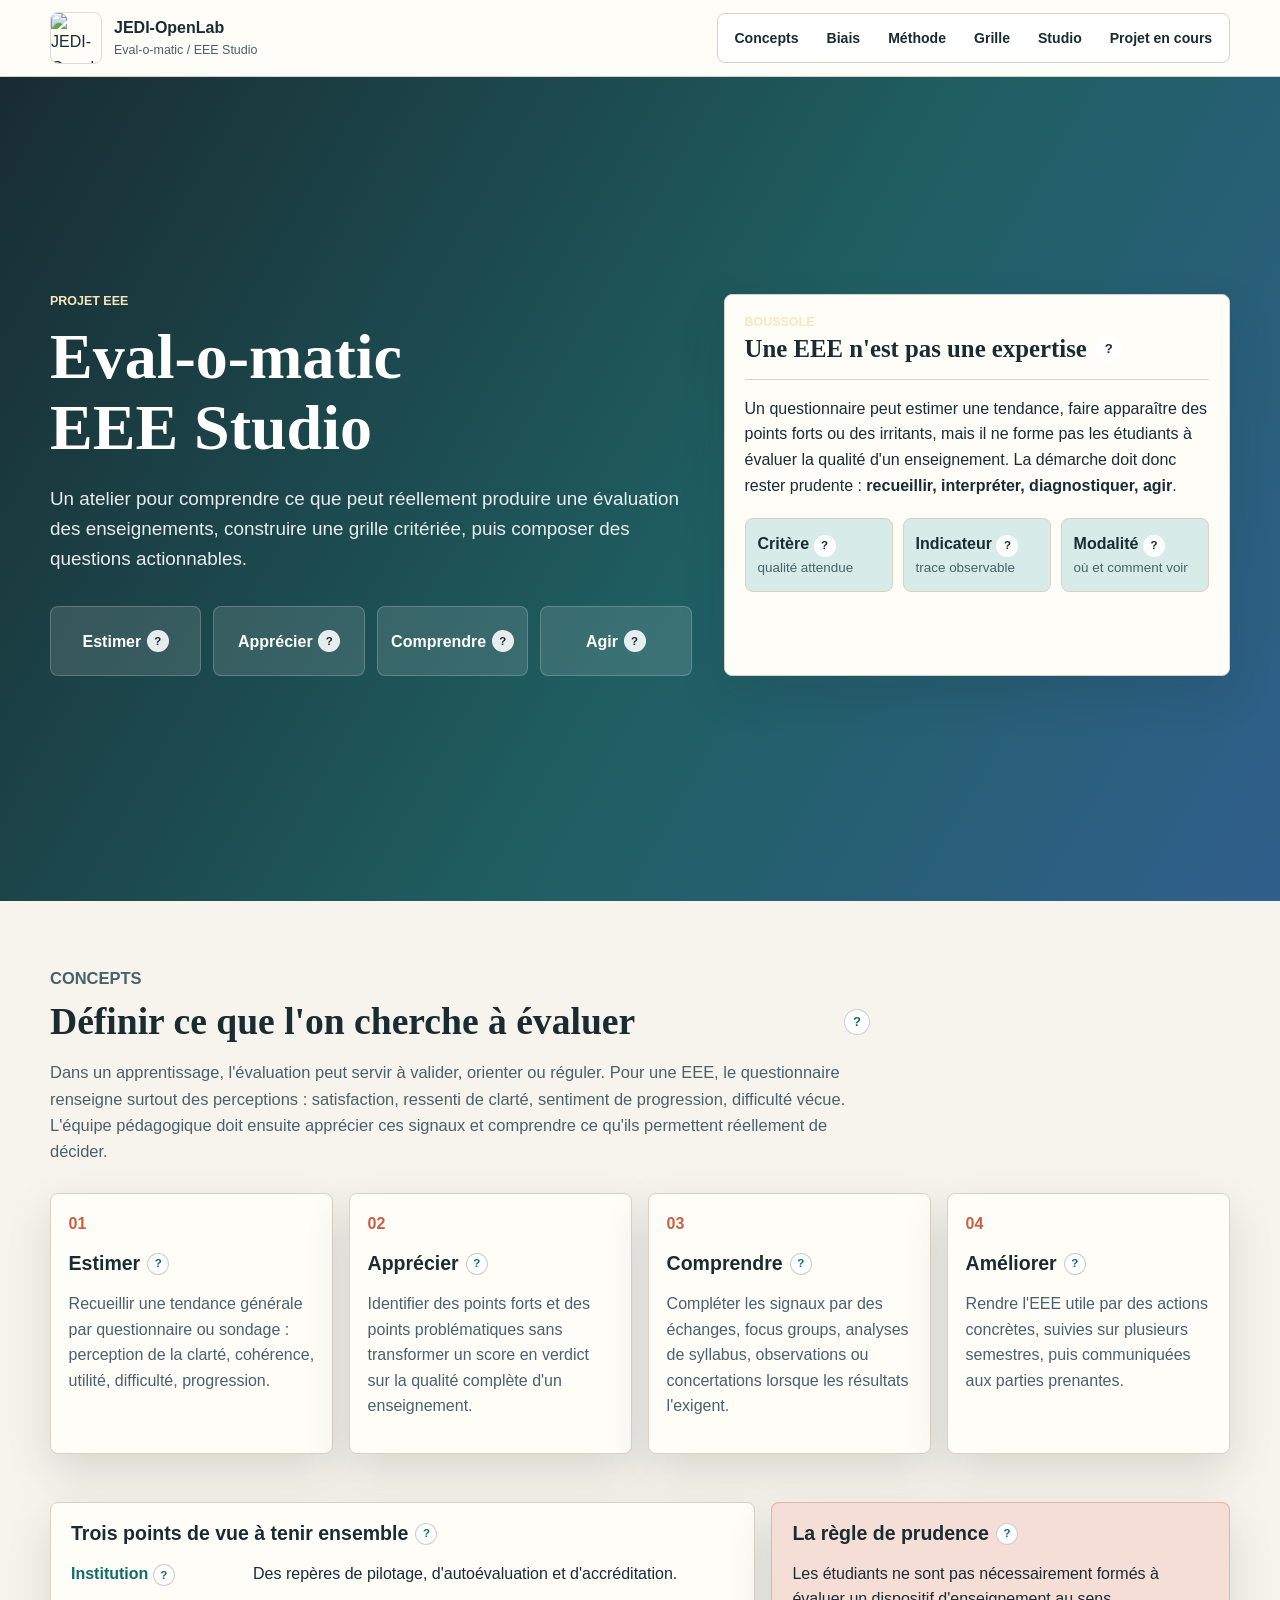
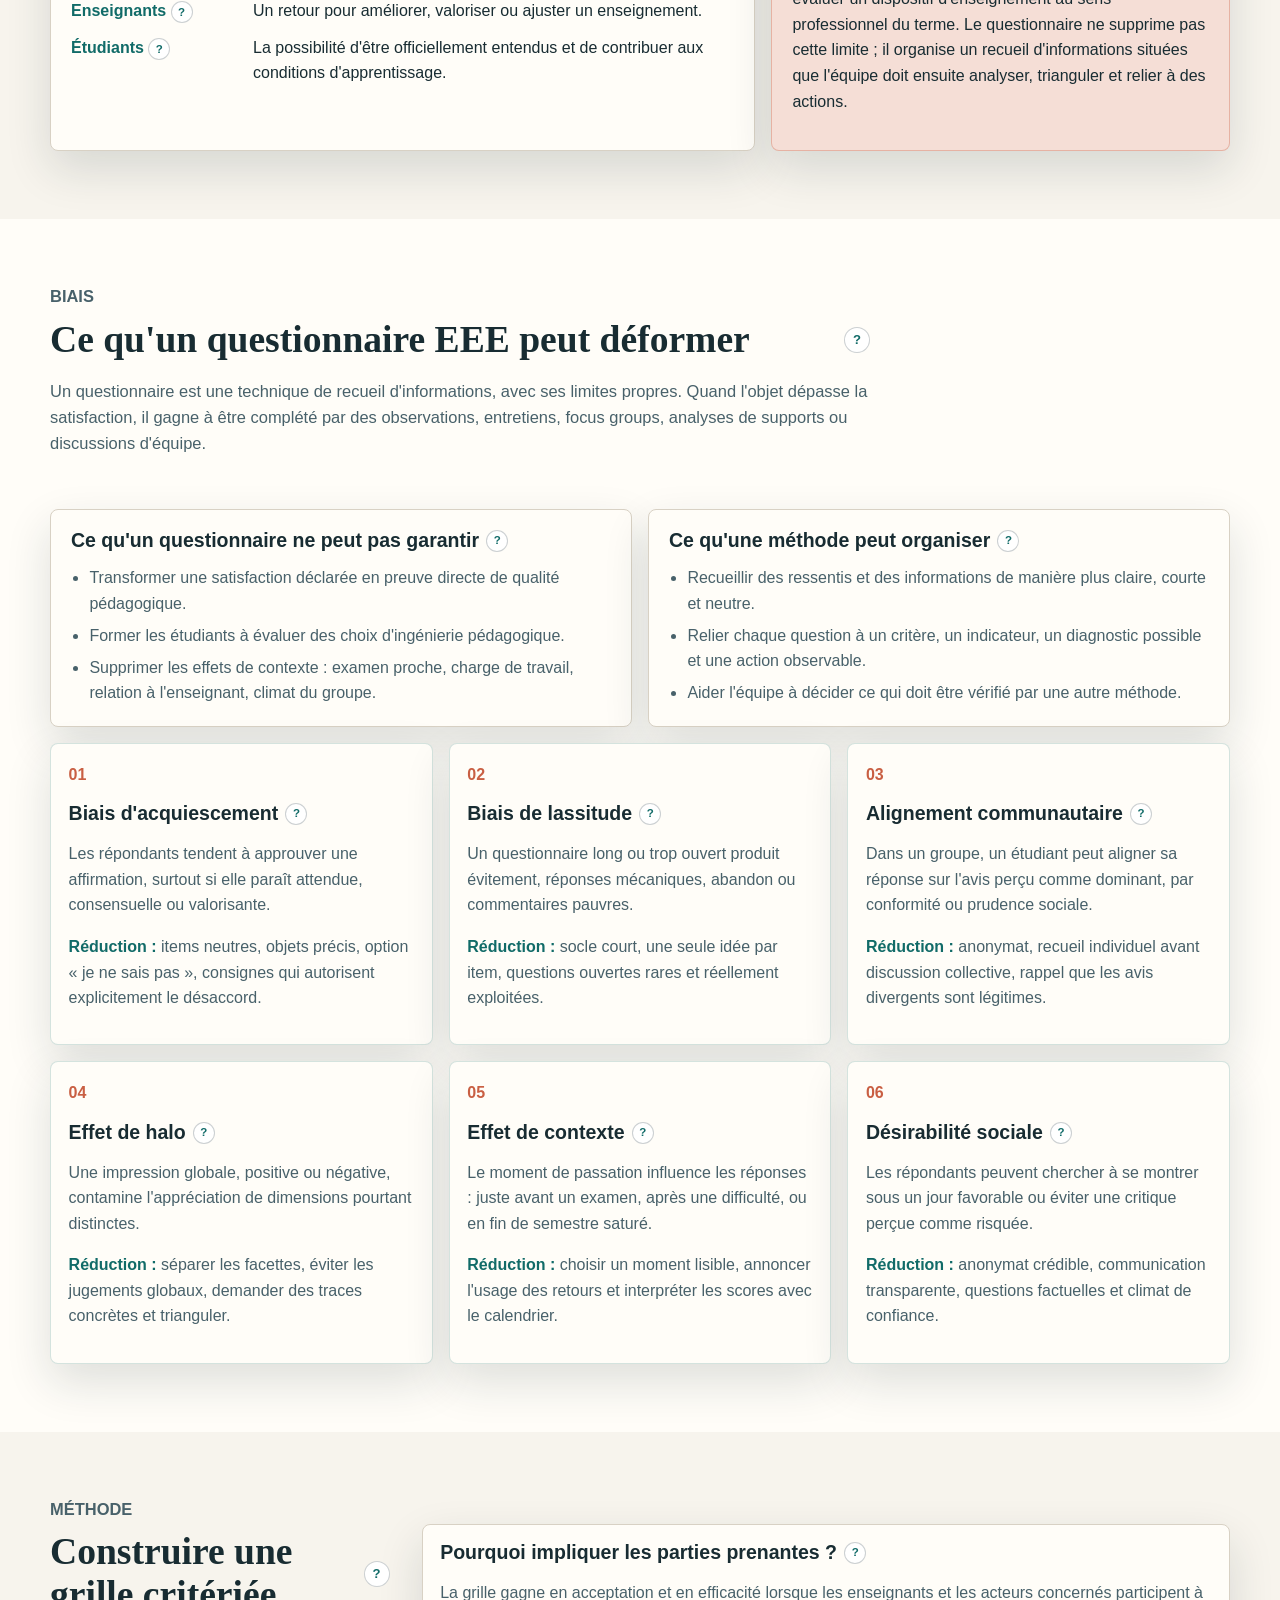
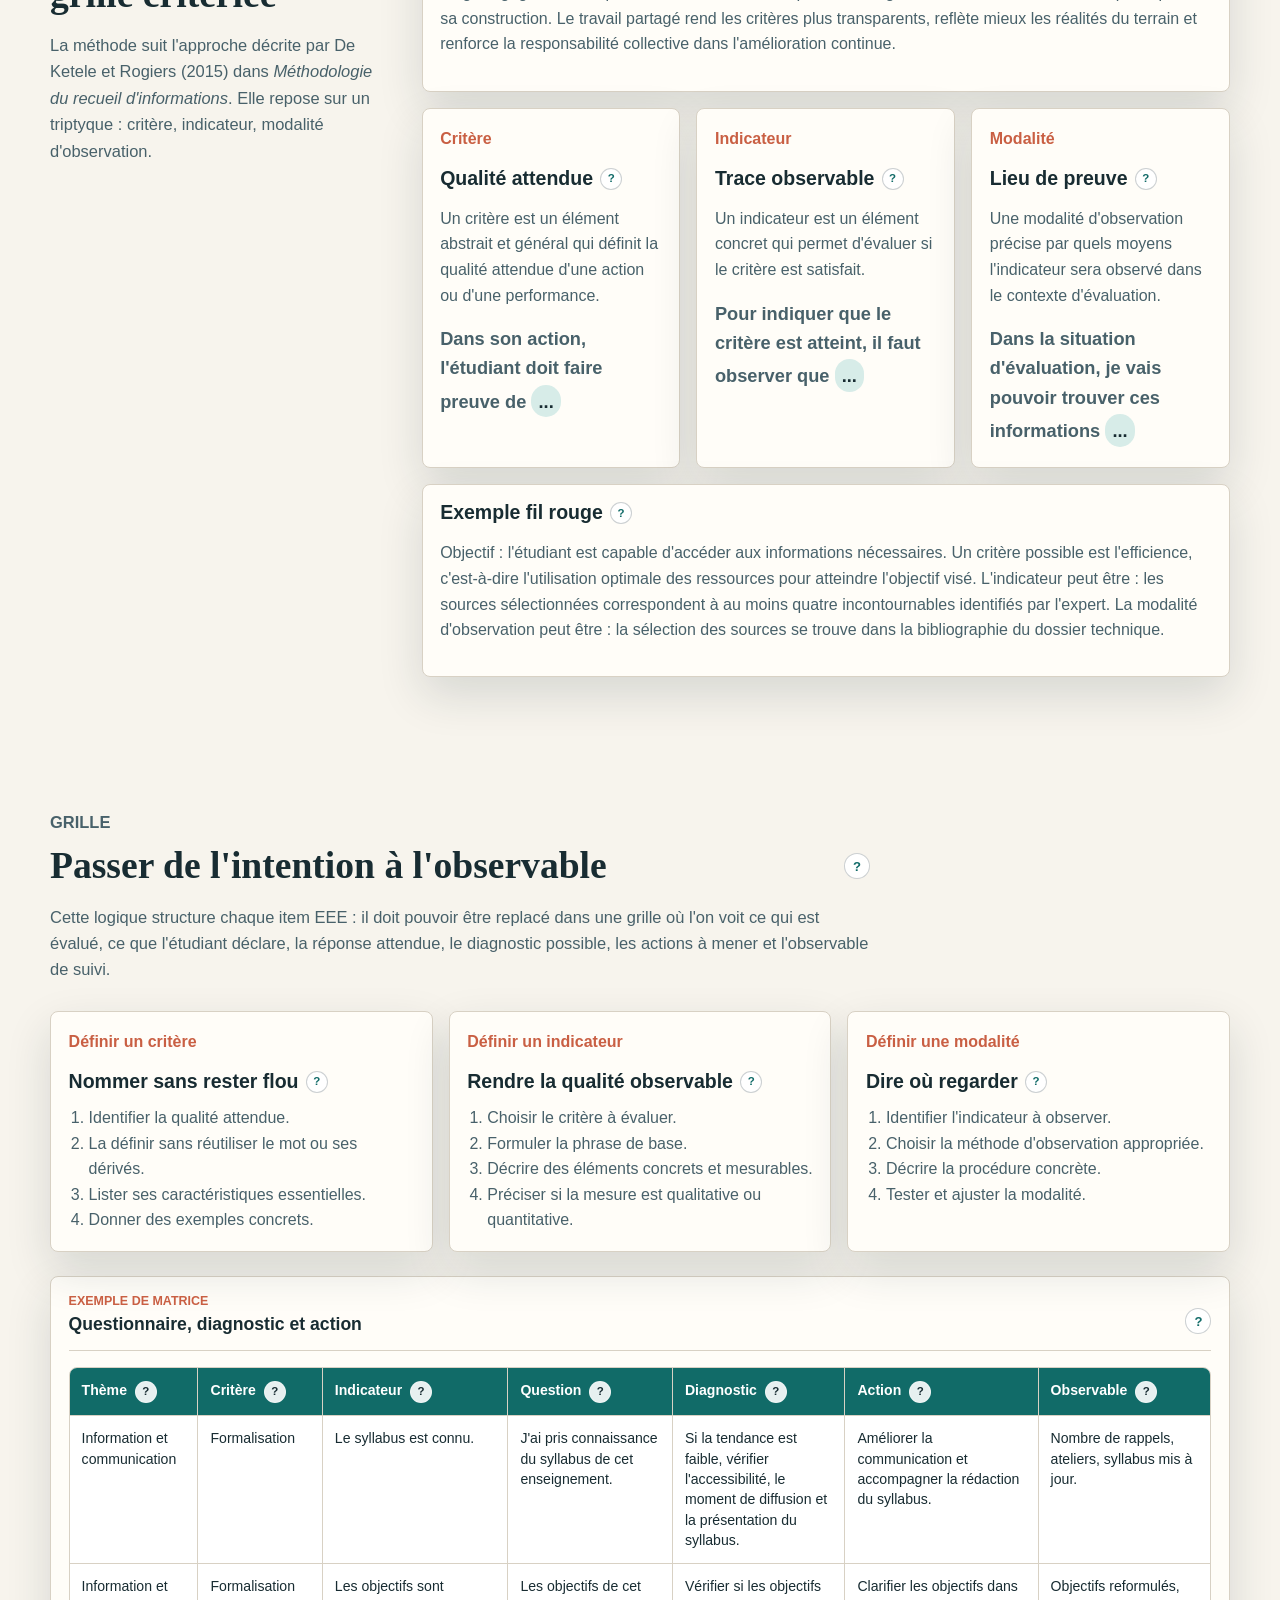
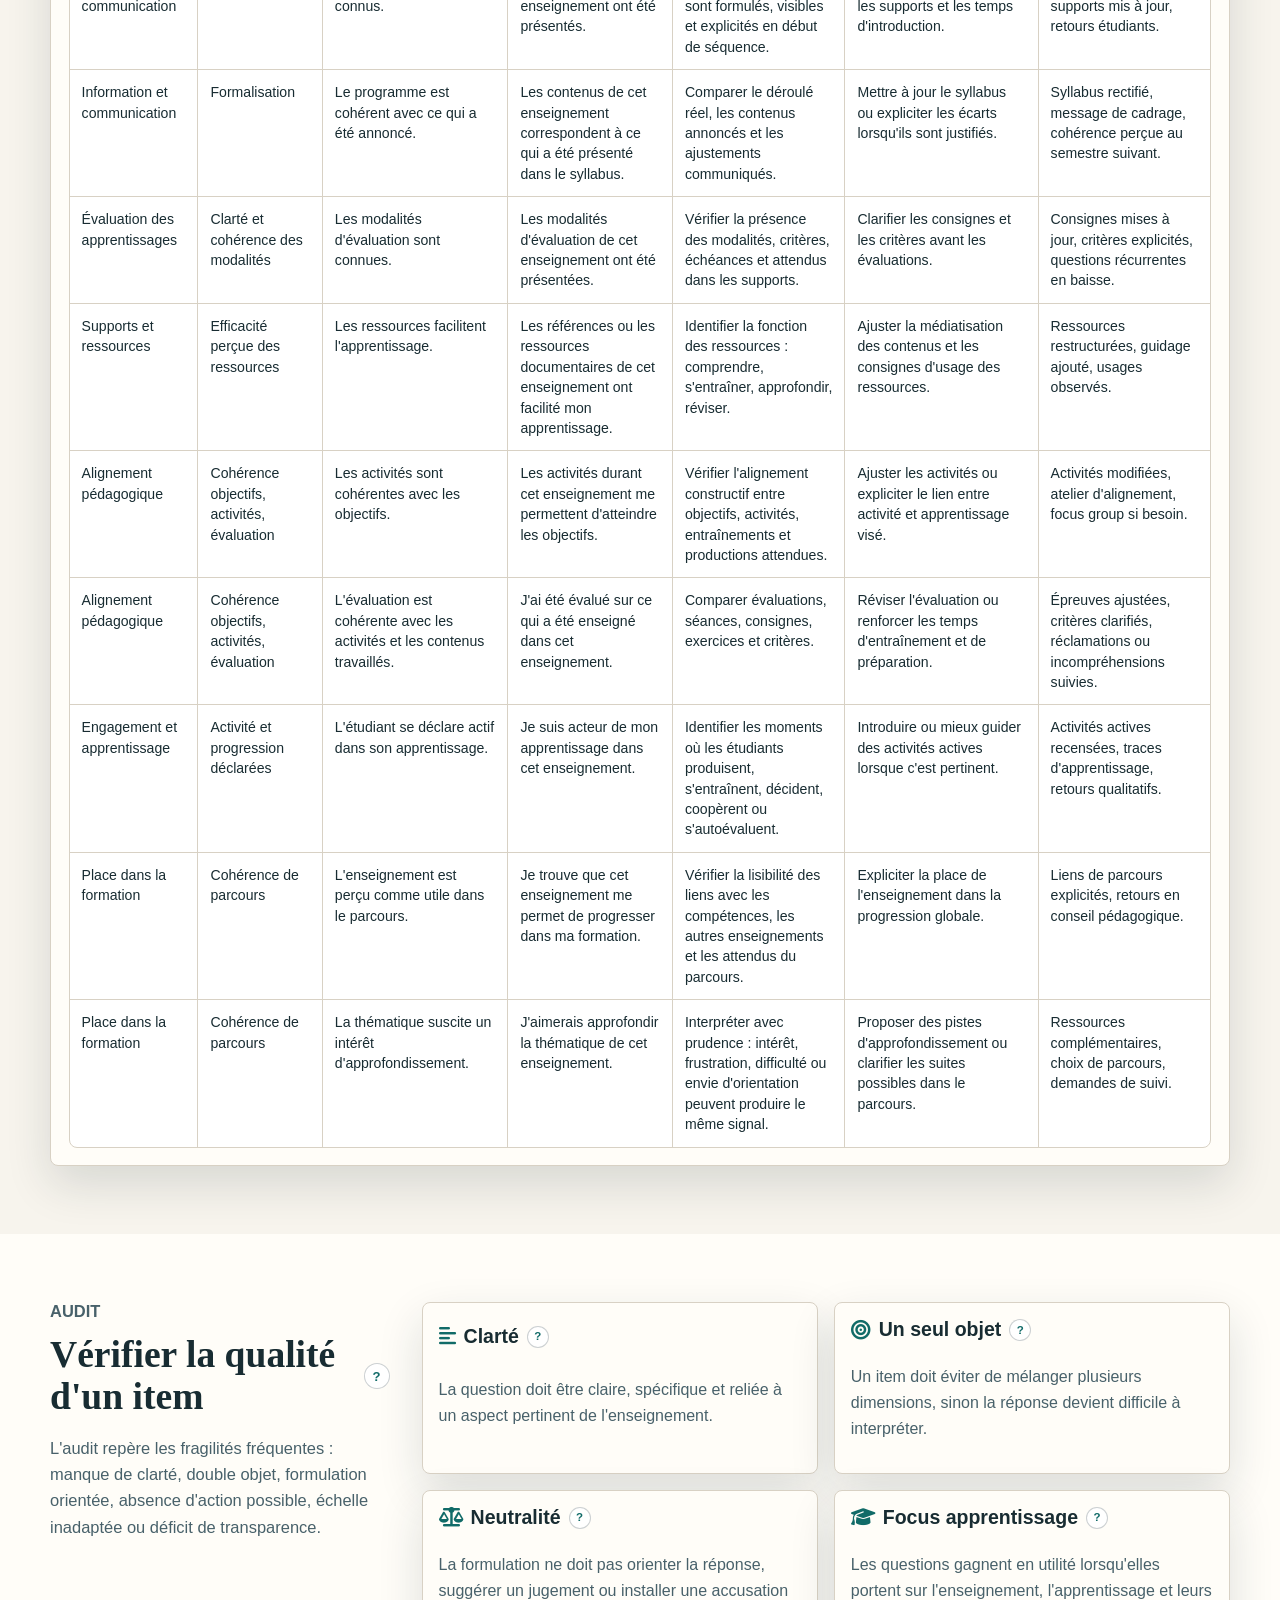
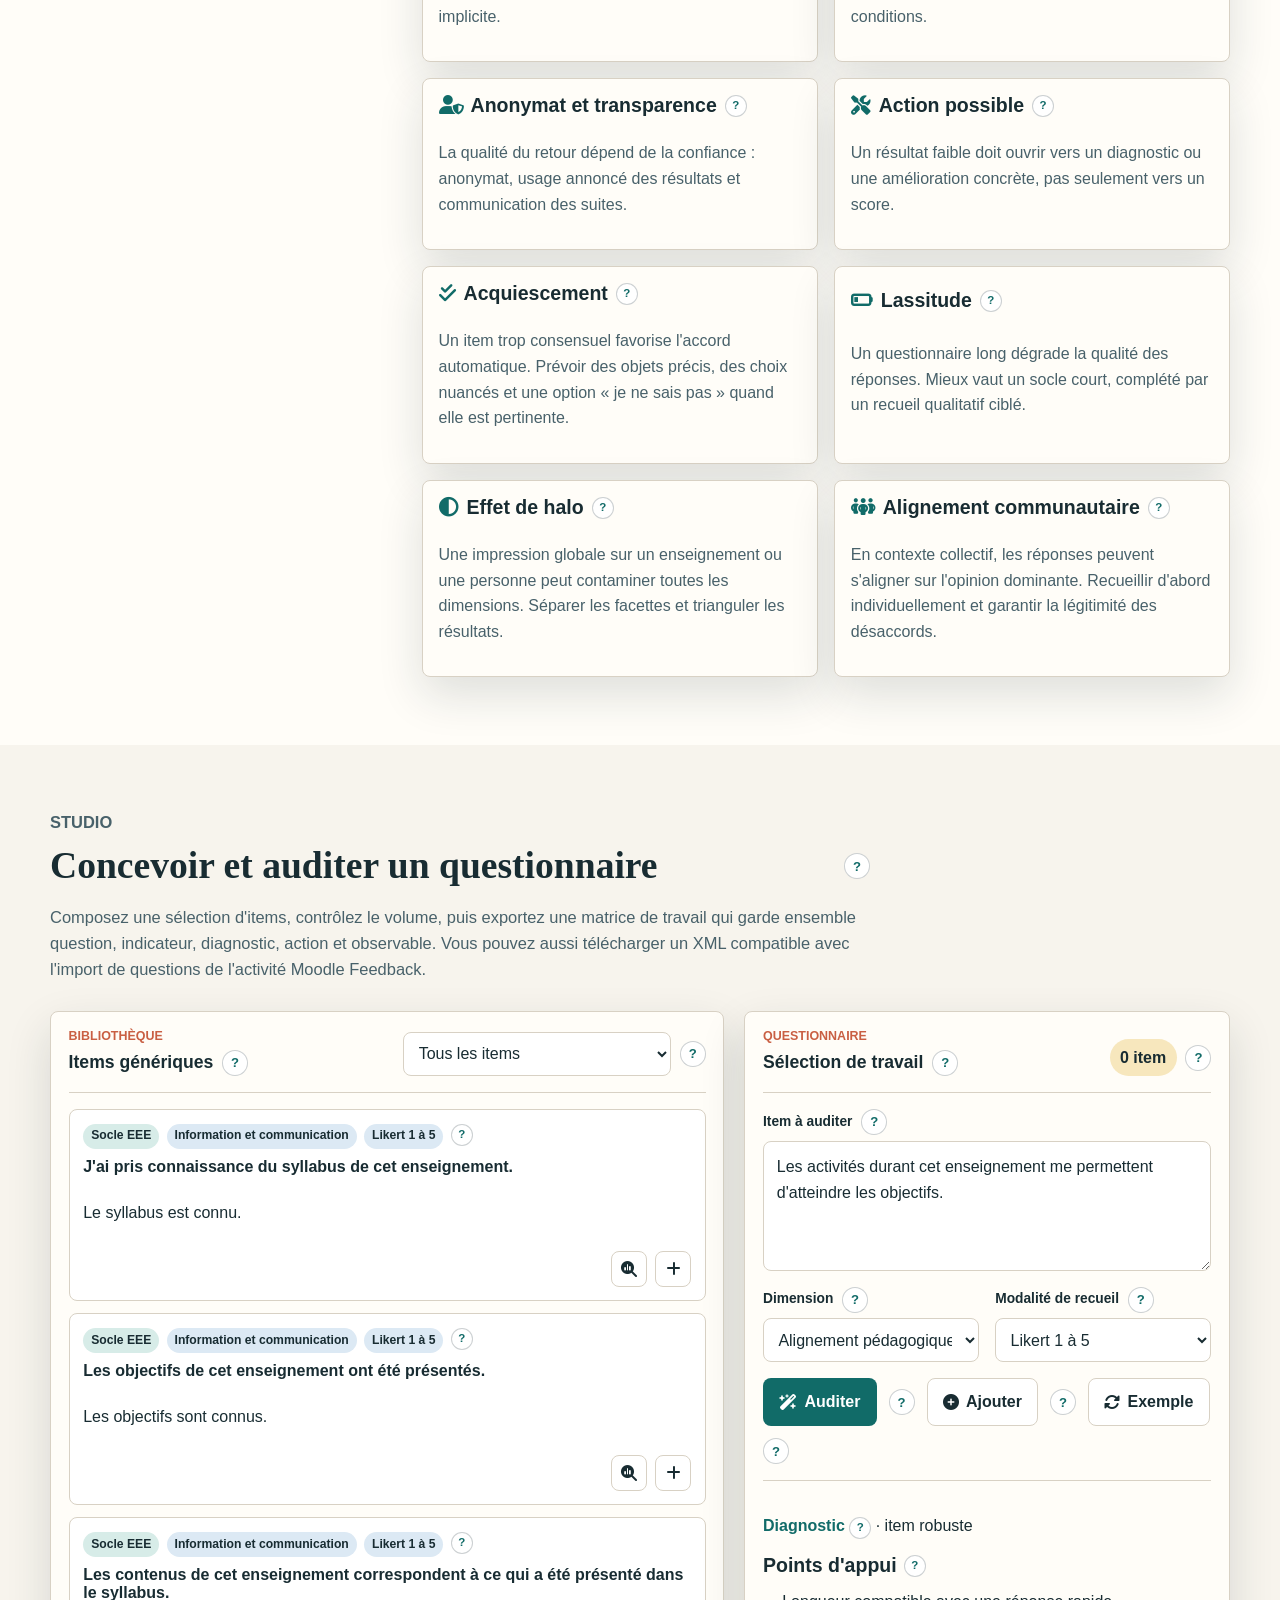
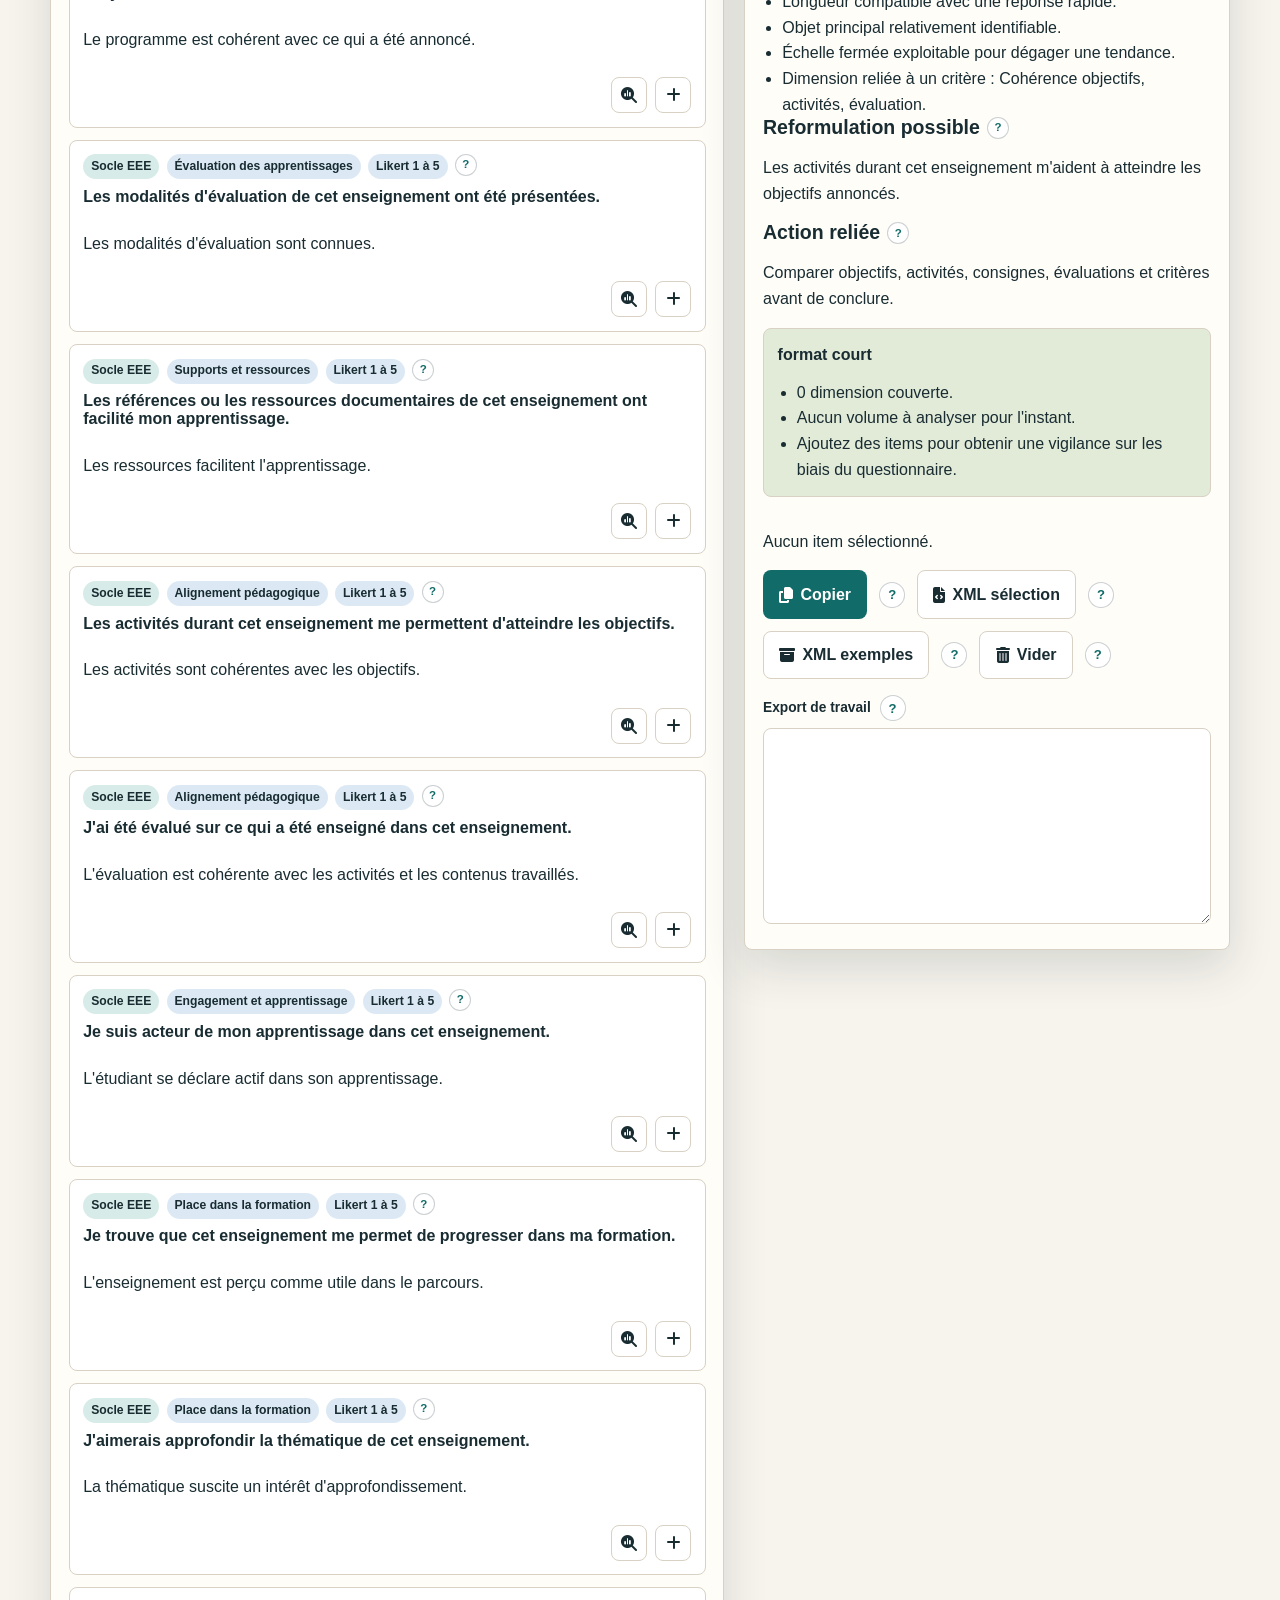
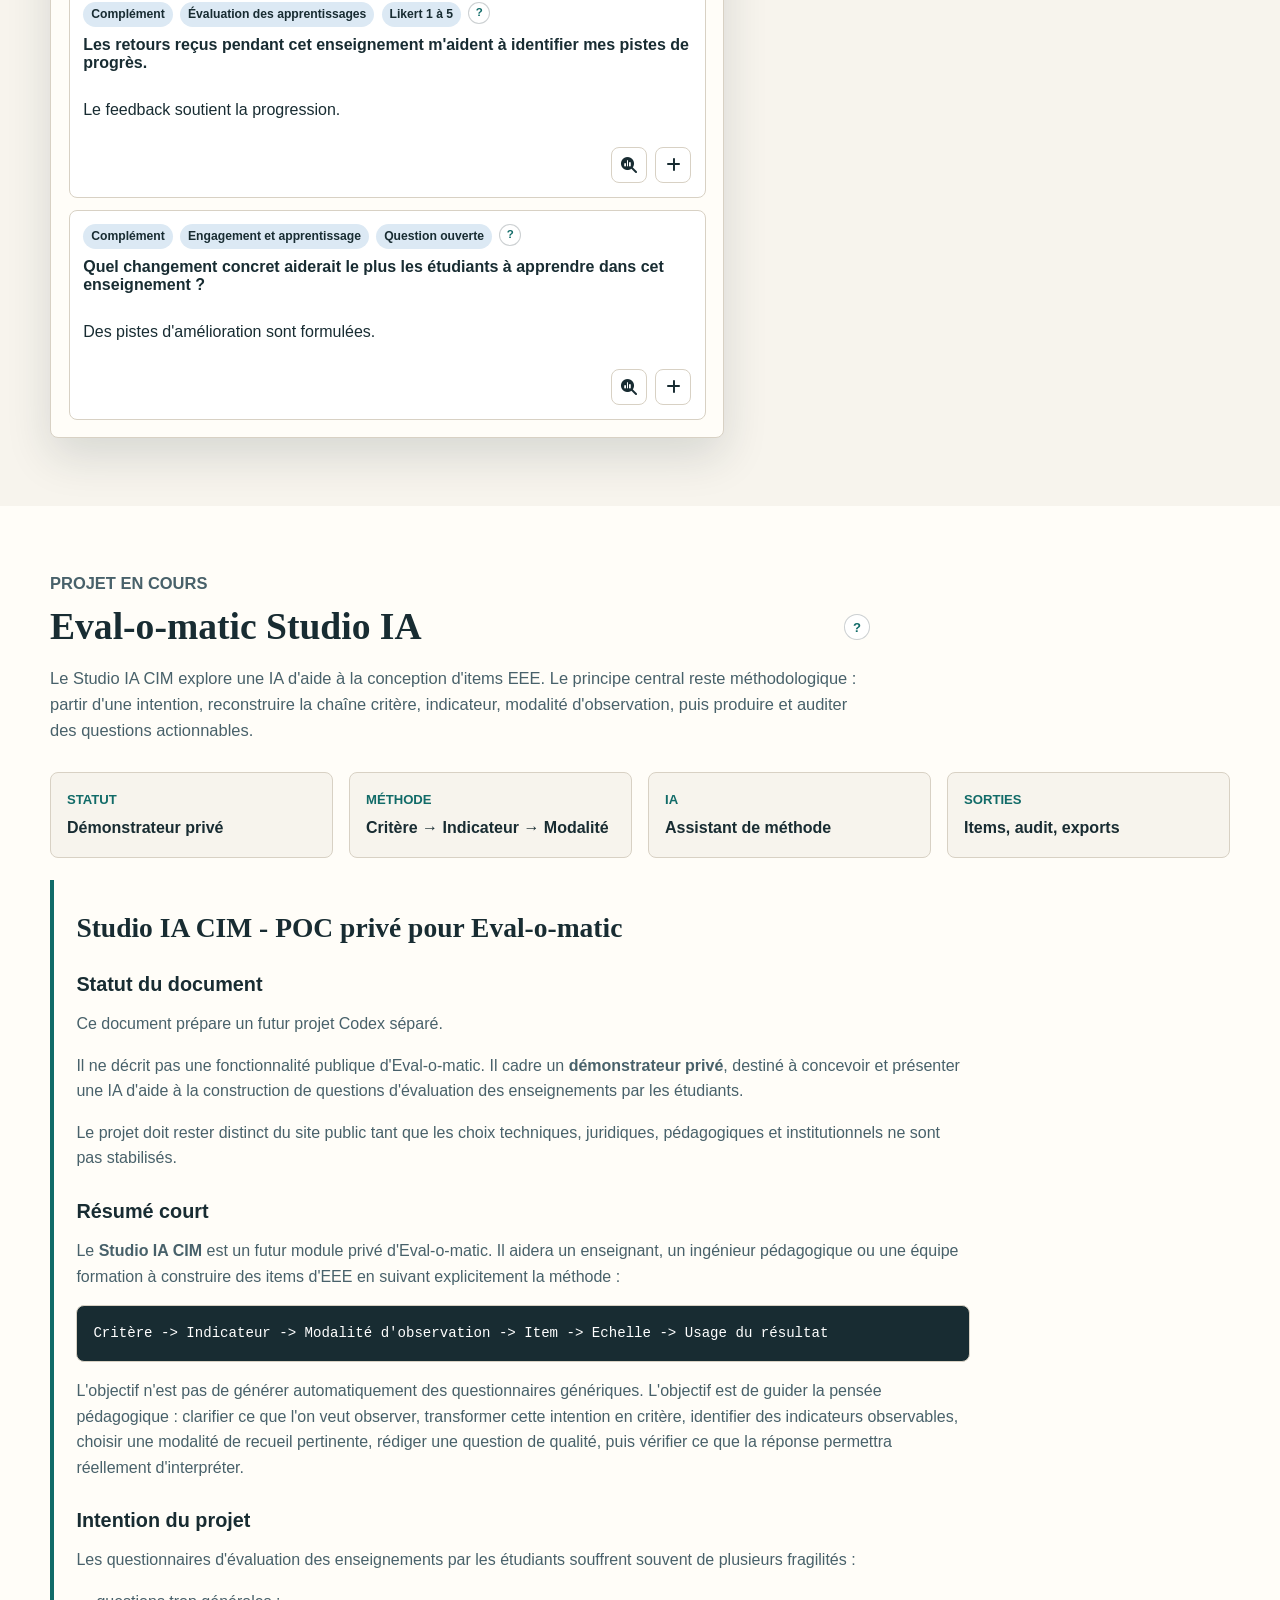
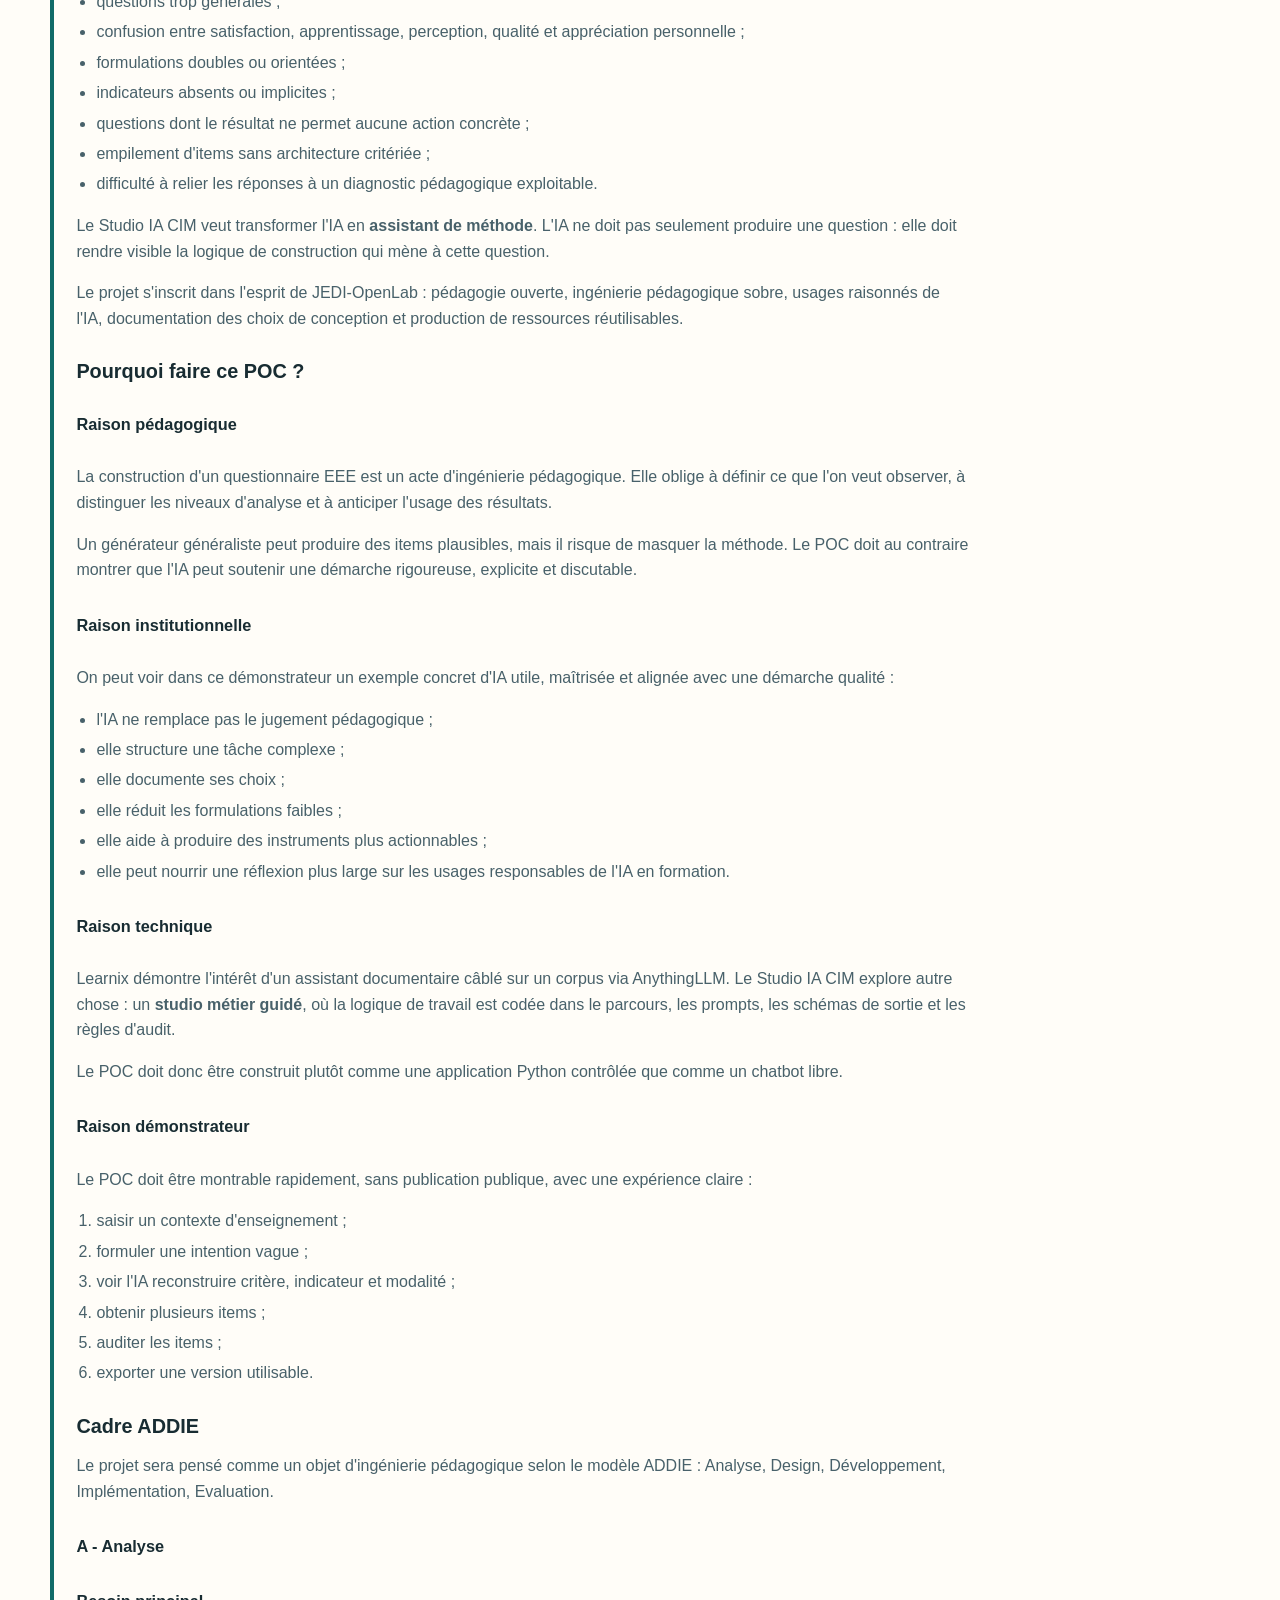
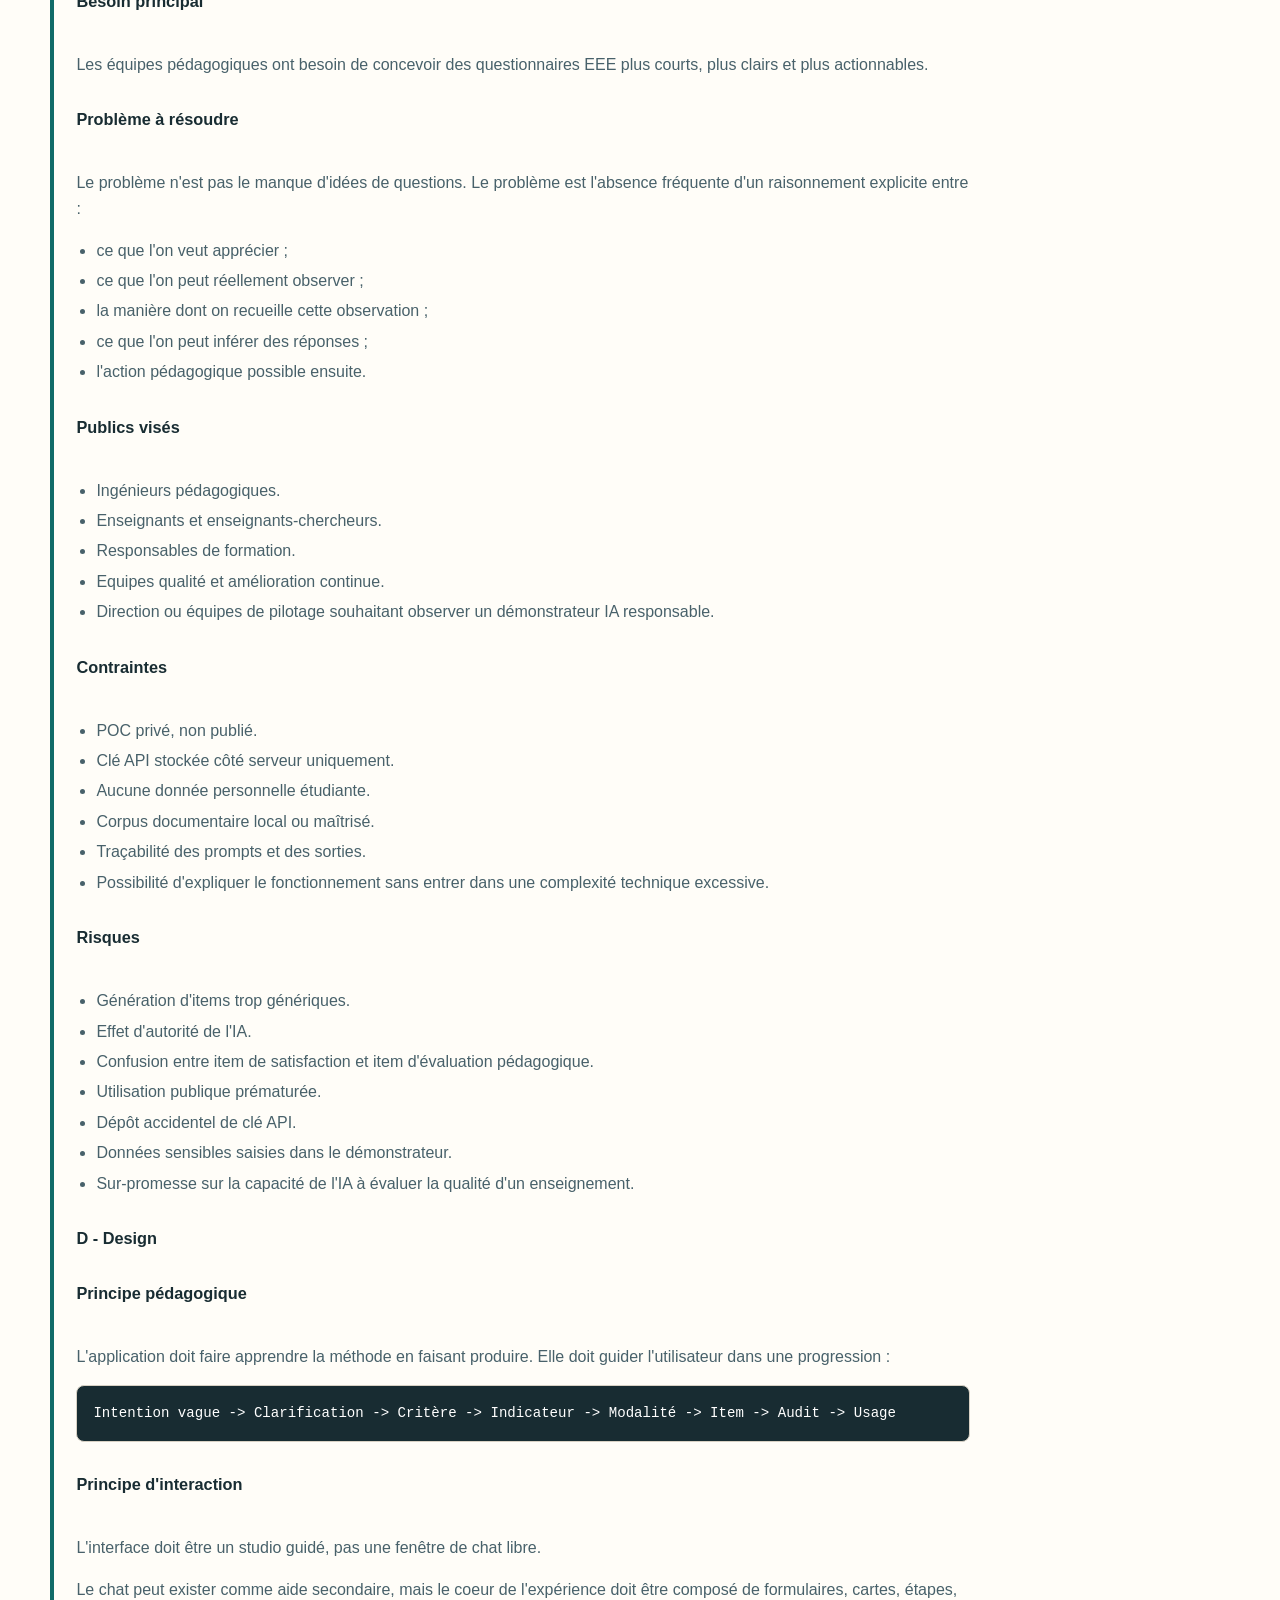
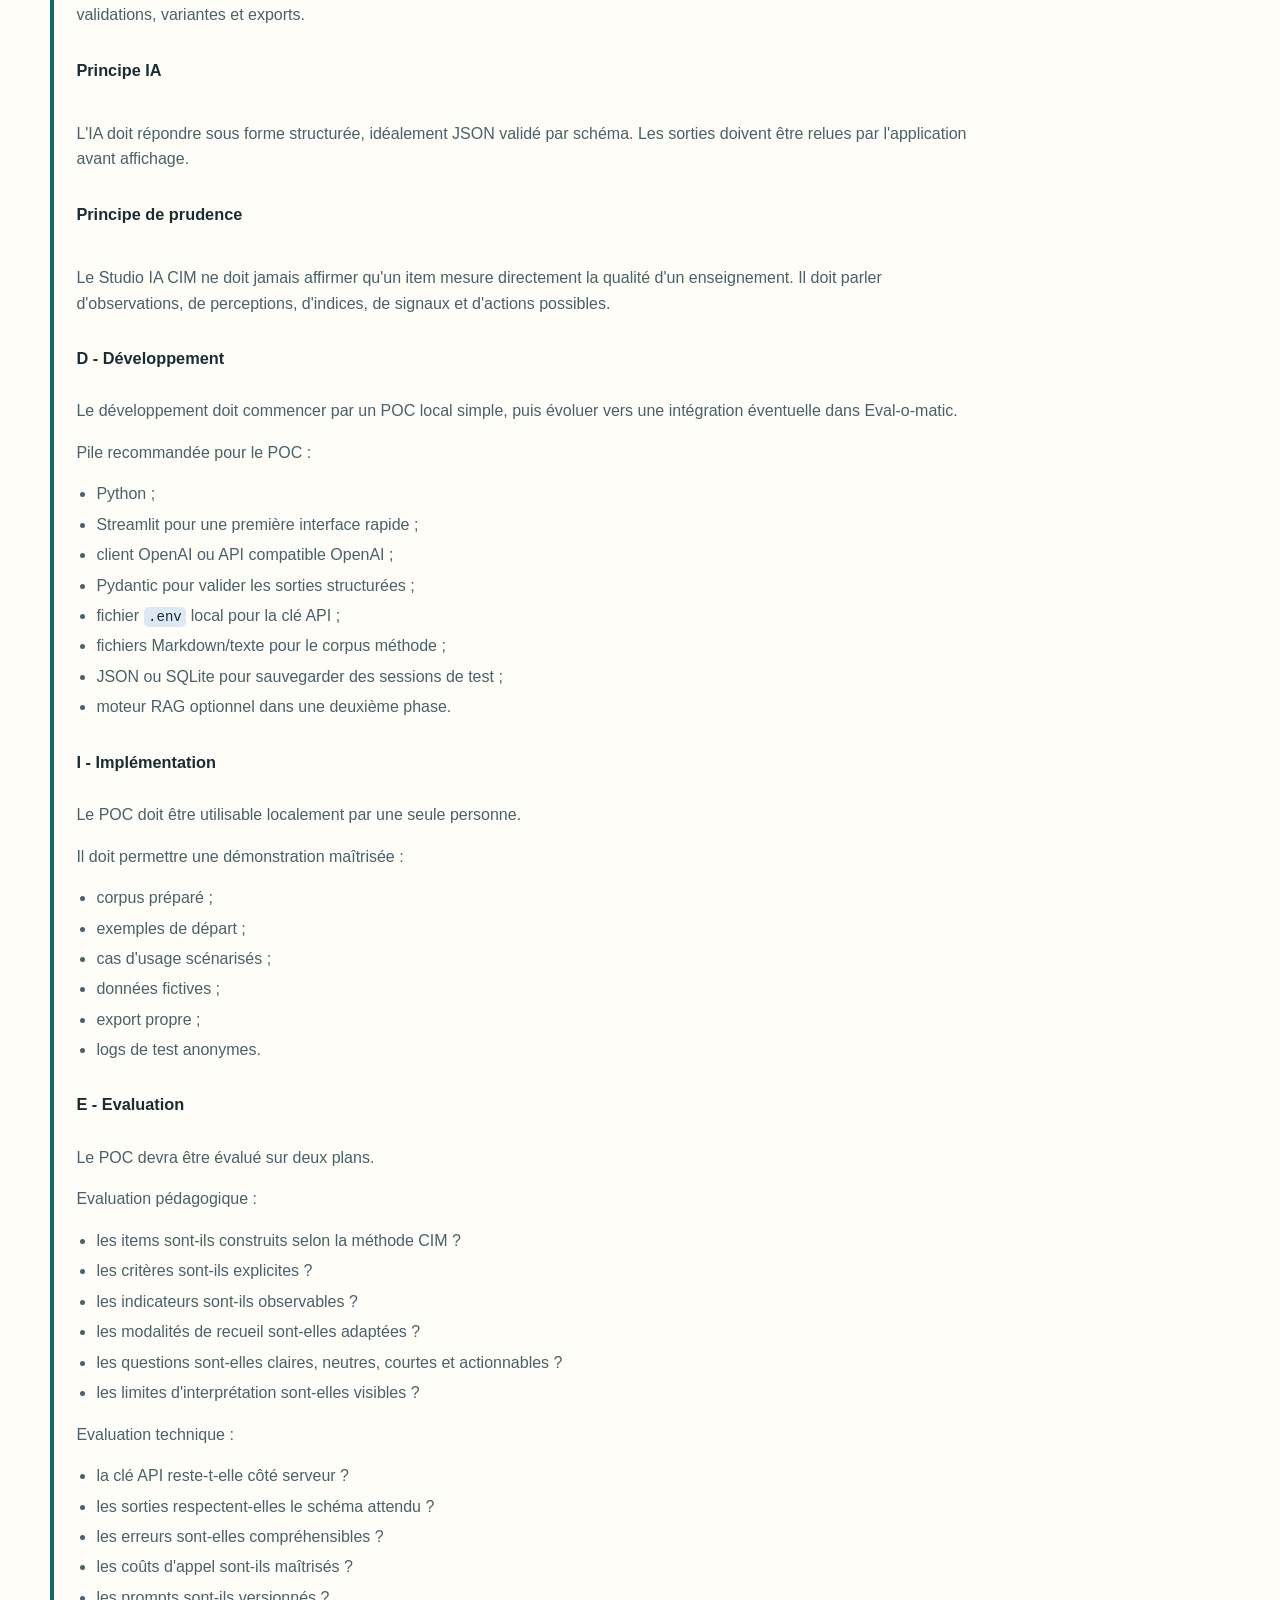
==== site/index.html @ f9857c44 "Add files via upload" ====
<!doctype html>
<html lang="fr">
  <head>
    <meta charset="utf-8">
    <meta name="viewport" content="width=device-width, initial-scale=1">
    <title>Eval-o-matic / EEE Studio | JEDI-OpenLab</title>
    <meta name="description" content="Webapp JEDI-OpenLab pour concevoir, auditer et améliorer des questionnaires d'évaluation des enseignements par les étudiants.">
    <meta property="og:title" content="Eval-o-matic / EEE Studio | JEDI-OpenLab">
    <meta property="og:description" content="Concepts, biais, méthode critériée et studio de conception pour questionnaires EEE.">
    <meta property="og:type" content="website">
    <meta property="og:site_name" content="JEDI-OpenLab">
    <link rel="icon" type="image/png" sizes="32x32" href="https://jedi-openlab.github.io/jedi/PIX/favicon-32.png">
    <link rel="apple-touch-icon" href="https://jedi-openlab.github.io/jedi/PIX/favicon-180.png">
    <link rel="stylesheet" href="https://cdn.jsdelivr.net/npm/@fortawesome/fontawesome-free@6.5.2/css/all.min.css">
    <link rel="stylesheet" href="assets/styles.css?v=2026-05-23.8">
  </head>
  <body>
    <a class="skip-link" href="#contenu">Aller au contenu</a>

    <header class="app-header">
      <div class="shell header-grid">
        <a class="brand" href="https://jedi-openlab.github.io/jedi/" aria-label="Retour à JEDI-OpenLab">
          <img src="https://jedi-openlab.github.io/jedi/PIX/jedi-openlab.png" alt="JEDI-OpenLab" width="52" height="52">
          <span>
            <strong>JEDI-OpenLab</strong>
            <small>Eval-o-matic / EEE Studio</small>
          </span>
        </a>
        <nav class="top-nav" aria-label="Navigation principale">
          <a href="#concepts">Concepts</a>
          <a href="#biais">Biais</a>
          <a href="#methode">Méthode</a>
          <a href="#grille">Grille</a>
          <a href="#studio">Studio</a>
          <a href="#projet-en-cours">Projet en cours</a>
        </nav>
      </div>
    </header>

    <main id="contenu">
      <section class="workbench" aria-labelledby="titre-app">
        <div class="shell workbench-grid">
          <div class="workbench-copy">
            <p class="kicker">Projet EEE</p>
            <h1 id="titre-app">Eval-o-matic<br><span>EEE Studio</span></h1>
            <p class="lead">
              Un atelier pour comprendre ce que peut réellement produire une évaluation des enseignements,
              construire une grille critériée, puis composer des questions actionnables.
            </p>
            <div class="proof-strip" aria-label="Repères de conception">
              <span>Estimer <button class="help-button mini" type="button" aria-label="Aide : estimer" data-help-title="Estimer" data-help-body="Estimer consiste à dégager une tendance déclarée. On ne conclut pas encore sur la cause ni sur la qualité complète de l'enseignement.">?</button></span>
              <span>Apprécier <button class="help-button mini" type="button" aria-label="Aide : apprécier" data-help-title="Apprécier" data-help-body="Apprécier revient à repérer des points d'appui et des points de vigilance, sans réduire l'enseignement à un score.">?</button></span>
              <span>Comprendre <button class="help-button mini" type="button" aria-label="Aide : comprendre" data-help-title="Comprendre" data-help-body="Comprendre suppose de compléter le questionnaire par des échanges, des traces ou des observations lorsque le signal est ambigu.">?</button></span>
              <span>Agir <button class="help-button mini" type="button" aria-label="Aide : agir" data-help-title="Agir" data-help-body="Agir signifie relier le recueil à une décision concrète, observable et suivie dans le temps.">?</button></span>
            </div>
          </div>

          <aside class="audit-panel hero-card" aria-labelledby="boussole-titre">
            <div class="panel-heading">
              <div>
                <p class="kicker">Boussole</p>
                <div class="heading-with-help">
                  <h2 id="boussole-titre">Une EEE n'est pas une expertise</h2>
                  <button class="help-button" type="button" aria-label="Aide : EEE" data-help-title="Évaluation des enseignements" data-help-body="L'EEE recueille d'abord des perceptions, des ressentis et de la satisfaction. Elle devient utile lorsque l'équipe transforme ces signaux en diagnostic pédagogique prudent.">?</button>
                </div>
              </div>
            </div>
            <p>
              Un questionnaire peut estimer une tendance, faire apparaître des points forts ou des irritants,
              mais il ne forme pas les étudiants à évaluer la qualité d'un enseignement. La démarche doit donc
              rester prudente : <strong>recueillir, interpréter, diagnostiquer, agir</strong>.
            </p>
            <div class="mini-metric-grid">
              <div><strong>Critère <button class="help-button mini" type="button" aria-label="Aide : critère" data-help-title="Critère" data-help-body="Le critère nomme une qualité attendue, par exemple la cohérence, la clarté ou l'efficience. Il reste abstrait tant qu'il n'est pas associé à des indicateurs.">?</button></strong><span>qualité attendue</span></div>
              <div><strong>Indicateur <button class="help-button mini" type="button" aria-label="Aide : indicateur" data-help-title="Indicateur" data-help-body="L'indicateur rend le critère observable. Il précise ce que l'on doit pouvoir constater pour dire qu'un critère semble atteint.">?</button></strong><span>trace observable</span></div>
              <div><strong>Modalité <button class="help-button mini" type="button" aria-label="Aide : modalité" data-help-title="Modalité d'observation" data-help-body="La modalité dit où et comment l'indicateur sera observé : questionnaire, trace écrite, focus group, analyse de support ou observation.">?</button></strong><span>où et comment voir</span></div>
            </div>
          </aside>
        </div>
      </section>

      <section id="concepts" class="section-band">
        <div class="shell">
          <div class="section-heading">
            <p class="kicker">Concepts</p>
            <div class="heading-with-help">
              <h2>Définir ce que l'on cherche à évaluer</h2>
              <button class="help-button" type="button" aria-label="Aide : concepts EEE" data-help-title="Avant le questionnaire" data-help-body="Le premier risque est de rédiger des questions avant de savoir quelle décision elles devront éclairer. Les concepts servent ici à cadrer l'intention.">?</button>
            </div>
            <p>
              Dans un apprentissage, l'évaluation peut servir à valider, orienter ou réguler. Pour une EEE,
              le questionnaire renseigne surtout des perceptions : satisfaction, ressenti de clarté, sentiment
              de progression, difficulté vécue. L'équipe pédagogique doit ensuite apprécier ces signaux et
              comprendre ce qu'ils permettent réellement de décider.
            </p>
          </div>

          <div class="principle-grid">
            <article class="info-card">
              <span class="card-index">01</span>
              <h3 class="card-title-help">Estimer <button class="help-button mini" type="button" aria-label="Aide : estimer une perception" data-help-title="Estimer une perception" data-help-body="Une estimation par questionnaire donne une tendance statistique ou descriptive. Elle doit être lue avec le taux de réponse, le contexte et la formulation des items.">?</button></h3>
              <p>Recueillir une tendance générale par questionnaire ou sondage : perception de la clarté, cohérence, utilité, difficulté, progression.</p>
            </article>
            <article class="info-card">
              <span class="card-index">02</span>
              <h3 class="card-title-help">Apprécier <button class="help-button mini" type="button" aria-label="Aide : apprécier un signal" data-help-title="Apprécier un signal" data-help-body="Apprécier signifie qualifier le signal : fort, faible, stable, surprenant, isolé ou récurrent. Cela prépare l'enquête pédagogique.">?</button></h3>
              <p>Identifier des points forts et des points problématiques sans transformer un score en verdict sur la qualité complète d'un enseignement.</p>
            </article>
            <article class="info-card">
              <span class="card-index">03</span>
              <h3 class="card-title-help">Comprendre <button class="help-button mini" type="button" aria-label="Aide : comprendre un résultat" data-help-title="Comprendre un résultat" data-help-body="Un score ne donne pas la cause. Comprendre demande souvent de comparer avec le syllabus, les activités, les évaluations ou des retours qualitatifs.">?</button></h3>
              <p>Compléter les signaux par des échanges, focus groups, analyses de syllabus, observations ou concertations lorsque les résultats l'exigent.</p>
            </article>
            <article class="info-card">
              <span class="card-index">04</span>
              <h3 class="card-title-help">Améliorer <button class="help-button mini" type="button" aria-label="Aide : améliorer" data-help-title="Améliorer" data-help-body="L'amélioration suppose une action réaliste, communiquée aux étudiants et suivie par un observable au semestre suivant.">?</button></h3>
              <p>Rendre l'EEE utile par des actions concrètes, suivies sur plusieurs semestres, puis communiquées aux parties prenantes.</p>
            </article>
          </div>

          <div class="concept-layout">
            <article class="wide-note">
              <h3 class="card-title-help">Trois points de vue à tenir ensemble <button class="help-button mini" type="button" aria-label="Aide : parties prenantes" data-help-title="Parties prenantes" data-help-body="Institution, enseignants et étudiants n'attendent pas exactement la même chose d'une EEE. Les expliciter évite de construire un questionnaire qui satisfait un acteur et déçoit les autres.">?</button></h3>
              <div class="definition-list">
                <p><strong>Institution <button class="help-button mini" type="button" aria-label="Aide : institution" data-help-title="Point de vue institutionnel" data-help-body="L'institution cherche souvent des signaux de pilotage, de qualité, de conformité ou d'accréditation. Ce besoin peut entrer en tension avec les besoins de diagnostic fin.">?</button></strong><span>Des repères de pilotage, d'autoévaluation et d'accréditation.</span></p>
                <p><strong>Enseignants <button class="help-button mini" type="button" aria-label="Aide : enseignants" data-help-title="Point de vue enseignant" data-help-body="L'enseignant a besoin de retours interprétables et actionnables, pas d'un verdict global ou d'un classement implicite.">?</button></strong><span>Un retour pour améliorer, valoriser ou ajuster un enseignement.</span></p>
                <p><strong>Étudiants <button class="help-button mini" type="button" aria-label="Aide : étudiants" data-help-title="Point de vue étudiant" data-help-body="Les étudiants peuvent témoigner de leur expérience d'apprentissage. Cela ne signifie pas qu'ils évaluent seuls la qualité pédagogique au sens expert.">?</button></strong><span>La possibilité d'être officiellement entendus et de contribuer aux conditions d'apprentissage.</span></p>
              </div>
            </article>
            <article class="wide-note accent-note">
              <h3 class="card-title-help">La règle de prudence <button class="help-button mini" type="button" aria-label="Aide : règle de prudence" data-help-title="Règle de prudence" data-help-body="La prudence ne consiste pas à minimiser les retours étudiants. Elle consiste à les prendre au sérieux sans leur faire dire plus que ce qu'ils peuvent établir.">?</button></h3>
              <p>
                Les étudiants ne sont pas nécessairement formés à évaluer un dispositif d'enseignement au sens
                professionnel du terme. Le questionnaire ne supprime pas cette limite ; il organise un recueil
                d'informations situées que l'équipe doit ensuite analyser, trianguler et relier à des actions.
              </p>
            </article>
          </div>
        </div>
      </section>

      <section id="biais" class="section-band pale">
        <div class="shell">
          <div class="section-heading">
            <p class="kicker">Biais</p>
            <div class="heading-with-help">
              <h2>Ce qu'un questionnaire EEE peut déformer</h2>
              <button class="help-button" type="button" aria-label="Aide : biais EEE" data-help-title="Biais de recueil" data-help-body="La méthode ne promet pas une objectivité parfaite. Elle rend les biais visibles, réduit certains risques de formulation et invite à compléter le questionnaire par d'autres techniques.">?</button>
            </div>
            <p>
              Un questionnaire est une technique de recueil d'informations,
              avec ses limites propres. Quand l'objet dépasse la satisfaction, il gagne à être complété par des
              observations, entretiens, focus groups, analyses de supports ou discussions d'équipe.
            </p>
          </div>

          <div class="limit-grid">
            <article class="wide-note">
              <h3 class="card-title-help">Ce qu'un questionnaire ne peut pas garantir <button class="help-button mini" type="button" aria-label="Aide : limites" data-help-title="Limites du questionnaire" data-help-body="Un questionnaire bien construit réduit certains biais de formulation, mais il ne transforme pas une déclaration de satisfaction en preuve causale.">?</button></h3>
              <ul class="clean-list">
                <li>Transformer une satisfaction déclarée en preuve directe de qualité pédagogique.</li>
                <li>Former les étudiants à évaluer des choix d'ingénierie pédagogique.</li>
                <li>Supprimer les effets de contexte : examen proche, charge de travail, relation à l'enseignant, climat du groupe.</li>
              </ul>
            </article>
            <article class="wide-note">
              <h3 class="card-title-help">Ce qu'une méthode peut organiser <button class="help-button mini" type="button" aria-label="Aide : apports de la méthode" data-help-title="Apports de la méthode" data-help-body="Une méthode de conception organise un recueil plus propre : questions courtes, critères explicites, diagnostics possibles et actions observables.">?</button></h3>
              <ul class="clean-list">
                <li>Recueillir des ressentis et des informations de manière plus claire, courte et neutre.</li>
                <li>Relier chaque question à un critère, un indicateur, un diagnostic possible et une action observable.</li>
                <li>Aider l'équipe à décider ce qui doit être vérifié par une autre méthode.</li>
              </ul>
            </article>
          </div>

          <div class="bias-grid" aria-label="Principaux biais à surveiller">
            <article class="method-card bias-card">
              <span class="card-index">01</span>
              <h3 class="card-title-help">Biais d'acquiescement <button class="help-button mini" type="button" aria-label="Aide : biais d'acquiescement" data-help-title="Biais d'acquiescement" data-help-body="Ce biais apparaît lorsque les répondants approuvent par défaut. Il est accentué par les formulations consensuelles ou trop orientées.">?</button></h3>
              <p>Les répondants tendent à approuver une affirmation, surtout si elle paraît attendue, consensuelle ou valorisante.</p>
              <p><strong>Réduction :</strong> items neutres, objets précis, option « je ne sais pas », consignes qui autorisent explicitement le désaccord.</p>
            </article>
            <article class="method-card bias-card">
              <span class="card-index">02</span>
              <h3 class="card-title-help">Biais de lassitude <button class="help-button mini" type="button" aria-label="Aide : biais de lassitude" data-help-title="Biais de lassitude" data-help-body="Plus le questionnaire est long ou répétitif, plus les réponses deviennent automatiques, brèves ou absentes.">?</button></h3>
              <p>Un questionnaire long ou trop ouvert produit évitement, réponses mécaniques, abandon ou commentaires pauvres.</p>
              <p><strong>Réduction :</strong> socle court, une seule idée par item, questions ouvertes rares et réellement exploitées.</p>
            </article>
            <article class="method-card bias-card">
              <span class="card-index">03</span>
              <h3 class="card-title-help">Alignement communautaire <button class="help-button mini" type="button" aria-label="Aide : alignement communautaire" data-help-title="Alignement communautaire" data-help-body="Le groupe peut influencer la réponse individuelle. L'anonymat et le recueil individuel avant discussion réduisent ce risque.">?</button></h3>
              <p>Dans un groupe, un étudiant peut aligner sa réponse sur l'avis perçu comme dominant, par conformité ou prudence sociale.</p>
              <p><strong>Réduction :</strong> anonymat, recueil individuel avant discussion collective, rappel que les avis divergents sont légitimes.</p>
            </article>
            <article class="method-card bias-card">
              <span class="card-index">04</span>
              <h3 class="card-title-help">Effet de halo <button class="help-button mini" type="button" aria-label="Aide : effet de halo" data-help-title="Effet de halo" data-help-body="Une impression générale positive ou négative peut contaminer toutes les réponses. D'où l'intérêt de séparer les dimensions observées.">?</button></h3>
              <p>Une impression globale, positive ou négative, contamine l'appréciation de dimensions pourtant distinctes.</p>
              <p><strong>Réduction :</strong> séparer les facettes, éviter les jugements globaux, demander des traces concrètes et trianguler.</p>
            </article>
            <article class="method-card bias-card">
              <span class="card-index">05</span>
              <h3 class="card-title-help">Effet de contexte <button class="help-button mini" type="button" aria-label="Aide : effet de contexte" data-help-title="Effet de contexte" data-help-body="La proximité d'un examen, d'un conflit, d'une surcharge ou d'un événement récent peut déplacer fortement les réponses.">?</button></h3>
              <p>Le moment de passation influence les réponses : juste avant un examen, après une difficulté, ou en fin de semestre saturé.</p>
              <p><strong>Réduction :</strong> choisir un moment lisible, annoncer l'usage des retours et interpréter les scores avec le calendrier.</p>
            </article>
            <article class="method-card bias-card">
              <span class="card-index">06</span>
              <h3 class="card-title-help">Désirabilité sociale <button class="help-button mini" type="button" aria-label="Aide : désirabilité sociale" data-help-title="Désirabilité sociale" data-help-body="Un répondant peut vouloir donner une image favorable de lui-même ou éviter une critique perçue comme risquée.">?</button></h3>
              <p>Les répondants peuvent chercher à se montrer sous un jour favorable ou éviter une critique perçue comme risquée.</p>
              <p><strong>Réduction :</strong> anonymat crédible, communication transparente, questions factuelles et climat de confiance.</p>
            </article>
          </div>
        </div>
      </section>

      <section id="methode" class="section-band">
        <div class="shell split-layout">
          <div class="section-heading sticky-heading">
            <p class="kicker">Méthode</p>
            <div class="heading-with-help">
              <h2>Construire une grille critériée</h2>
              <button class="help-button" type="button" aria-label="Aide : grille critériée" data-help-title="Grille critériée" data-help-body="La grille critériée oblige à expliciter ce qui est évalué, comment on l'observe, et quelle décision pourra être prise à partir du recueil.">?</button>
            </div>
            <p>
              La méthode suit l'approche décrite par De Ketele et Rogiers (2015) dans
              <em>Méthodologie du recueil d'informations</em>. Elle repose sur un triptyque :
              critère, indicateur, modalité d'observation.
            </p>
          </div>

          <div class="method-stack">
            <article class="method-card">
              <h3 class="card-title-help">Pourquoi impliquer les parties prenantes ? <button class="help-button mini" type="button" aria-label="Aide : co-construction" data-help-title="Co-construction" data-help-body="Co-construire la grille permet de rendre les critères plus acceptables, plus réalistes et plus proches des situations d'enseignement.">?</button></h3>
              <p>
                La grille gagne en acceptation et en efficacité lorsque les enseignants et les acteurs concernés
                participent à sa construction. Le travail partagé rend les critères plus transparents, reflète
                mieux les réalités du terrain et renforce la responsabilité collective dans l'amélioration continue.
              </p>
            </article>

            <div class="triptych-grid">
              <article class="method-card">
                <span class="card-index">Critère</span>
                <h3 class="card-title-help">Qualité attendue <button class="help-button mini" type="button" aria-label="Aide : qualité attendue" data-help-title="Qualité attendue" data-help-body="La qualité attendue doit être formulée sans rester au niveau d'un mot vague. On la définit pour pouvoir ensuite l'observer.">?</button></h3>
                <p>Un critère est un élément abstrait et général qui définit la qualité attendue d'une action ou d'une performance.</p>
                <p class="formula">Dans son action, l'étudiant doit faire preuve de <span>...</span></p>
              </article>
              <article class="method-card">
                <span class="card-index">Indicateur</span>
                <h3 class="card-title-help">Trace observable <button class="help-button mini" type="button" aria-label="Aide : trace observable" data-help-title="Trace observable" data-help-body="Une trace observable peut être une déclaration étudiante, une production, une consigne, un support, une présence dans le syllabus ou un résultat qualitatif.">?</button></h3>
                <p>Un indicateur est un élément concret qui permet d'évaluer si le critère est satisfait.</p>
                <p class="formula">Pour indiquer que le critère est atteint, il faut observer que <span>...</span></p>
              </article>
              <article class="method-card">
                <span class="card-index">Modalité</span>
                <h3 class="card-title-help">Lieu de preuve <button class="help-button mini" type="button" aria-label="Aide : lieu de preuve" data-help-title="Lieu de preuve" data-help-body="Le lieu de preuve évite les indicateurs impossibles à observer. Il précise concrètement où l'information sera trouvée.">?</button></h3>
                <p>Une modalité d'observation précise par quels moyens l'indicateur sera observé dans le contexte d'évaluation.</p>
                <p class="formula">Dans la situation d'évaluation, je vais pouvoir trouver ces informations <span>...</span></p>
              </article>
            </div>

            <article class="method-card">
              <h3 class="card-title-help">Exemple fil rouge <button class="help-button mini" type="button" aria-label="Aide : exemple RECIF" data-help-title="Exemple fil rouge" data-help-body="L'exemple montre le passage d'un objectif général vers un critère, puis vers un indicateur et une modalité d'observation.">?</button></h3>
              <p>
                Objectif : l'étudiant est capable d'accéder aux informations nécessaires. Un critère possible est
                l'efficience, c'est-à-dire l'utilisation optimale des ressources pour atteindre l'objectif visé.
                L'indicateur peut être : les sources sélectionnées correspondent à au moins quatre incontournables
                identifiés par l'expert. La modalité d'observation peut être : la sélection des sources se trouve
                dans la bibliographie du dossier technique.
              </p>
            </article>
          </div>
        </div>
      </section>

      <section id="grille" class="section-band">
        <div class="shell">
          <div class="section-heading">
            <p class="kicker">Grille</p>
            <div class="heading-with-help">
              <h2>Passer de l'intention à l'observable</h2>
              <button class="help-button" type="button" aria-label="Aide : intention observable" data-help-title="Intention vers observable" data-help-body="Cette étape évite les questions décoratives : chaque item doit servir une décision ou une compréhension possible.">?</button>
            </div>
            <p>
              Cette logique structure chaque item EEE : il doit pouvoir être replacé dans une grille où
              l'on voit ce qui est évalué, ce que l'étudiant déclare, la réponse attendue, le diagnostic possible,
              les actions à mener et l'observable de suivi.
            </p>
          </div>

          <div class="step-grid">
            <article class="method-card">
              <span class="card-index">Définir un critère</span>
              <h3 class="card-title-help">Nommer sans rester flou <button class="help-button mini" type="button" aria-label="Aide : définir un critère" data-help-title="Définir un critère" data-help-body="Un critère doit être défini sans se contenter d'un mot-clé. Par exemple, définir la clarté sans seulement répéter clair ou clarté.">?</button></h3>
              <ol>
                <li>Identifier la qualité attendue.</li>
                <li>La définir sans réutiliser le mot ou ses dérivés.</li>
                <li>Lister ses caractéristiques essentielles.</li>
                <li>Donner des exemples concrets.</li>
              </ol>
            </article>
            <article class="method-card">
              <span class="card-index">Définir un indicateur</span>
              <h3 class="card-title-help">Rendre la qualité observable <button class="help-button mini" type="button" aria-label="Aide : définir un indicateur" data-help-title="Définir un indicateur" data-help-body="L'indicateur décrit ce que l'on doit pouvoir constater. Il peut être qualitatif, quantitatif absolu ou quantitatif relatif.">?</button></h3>
              <ol>
                <li>Choisir le critère à évaluer.</li>
                <li>Formuler la phrase de base.</li>
                <li>Décrire des éléments concrets et mesurables.</li>
                <li>Préciser si la mesure est qualitative ou quantitative.</li>
              </ol>
            </article>
            <article class="method-card">
              <span class="card-index">Définir une modalité</span>
              <h3 class="card-title-help">Dire où regarder <button class="help-button mini" type="button" aria-label="Aide : modalité d'observation" data-help-title="Définir une modalité" data-help-body="La modalité rend l'indicateur praticable : dans quel document, quelle situation, quelle réponse ou quel échange pourra-t-on trouver l'information ?">?</button></h3>
              <ol>
                <li>Identifier l'indicateur à observer.</li>
                <li>Choisir la méthode d'observation appropriée.</li>
                <li>Décrire la procédure concrète.</li>
                <li>Tester et ajuster la modalité.</li>
              </ol>
            </article>
          </div>

          <div class="matrix-panel">
            <div class="panel-heading">
              <div>
                <p class="kicker">Exemple de matrice</p>
                <h3>Questionnaire, diagnostic et action</h3>
              </div>
              <button class="help-button" type="button" aria-label="Aide : matrice" data-help-title="Matrice de conception" data-help-body="Cette matrice évite les questions orphelines : chaque item doit être relié à une méthode de diagnostic et à une action observable.">?</button>
            </div>
            <div class="matrix-table-wrap">
              <table class="matrix-table">
                <thead>
                  <tr>
                    <th>Thème <button class="help-button mini" type="button" aria-label="Aide : thème" data-help-title="Thème" data-help-body="Le thème regroupe les items par dimension pédagogique : information, alignement, supports, organisation, évaluation, parcours ou engagement.">?</button></th>
                    <th>Critère <button class="help-button mini" type="button" aria-label="Aide : colonne critère" data-help-title="Colonne critère" data-help-body="Le critère indique la qualité attendue derrière l'item. Il évite de traiter une question comme une simple opinion isolée.">?</button></th>
                    <th>Indicateur <button class="help-button mini" type="button" aria-label="Aide : colonne indicateur" data-help-title="Colonne indicateur" data-help-body="L'indicateur reformule ce que la réponse étudiante est supposée révéler ou signaler.">?</button></th>
                    <th>Question <button class="help-button mini" type="button" aria-label="Aide : colonne question" data-help-title="Colonne question" data-help-body="La question est la formulation proposée aux étudiants. Elle doit rester courte, neutre et centrée sur un seul objet.">?</button></th>
                    <th>Diagnostic <button class="help-button mini" type="button" aria-label="Aide : colonne diagnostic" data-help-title="Colonne diagnostic" data-help-body="Le diagnostic indique ce qu'il faudra vérifier avant de conclure : syllabus, supports, alignement, focus group, entretien ou analyse de traces.">?</button></th>
                    <th>Action <button class="help-button mini" type="button" aria-label="Aide : colonne action" data-help-title="Colonne action" data-help-body="L'action est une piste réaliste à mener si le signal est confirmé. Sans action possible, l'item perd une grande partie de son intérêt.">?</button></th>
                    <th>Observable <button class="help-button mini" type="button" aria-label="Aide : colonne observable" data-help-title="Colonne observable" data-help-body="L'observable sert à suivre l'effet de l'action : support modifié, rappel envoyé, focus group mené, critère clarifié ou évolution au semestre suivant.">?</button></th>
                  </tr>
                </thead>
                <tbody id="methodMatrix"></tbody>
              </table>
            </div>
          </div>
        </div>
      </section>

      <section id="audit" class="section-band pale">
        <div class="shell split-layout">
          <div class="section-heading sticky-heading">
            <p class="kicker">Audit</p>
            <div class="heading-with-help">
              <h2>Vérifier la qualité d'un item</h2>
              <button class="help-button" type="button" aria-label="Aide : audit d'item" data-help-title="Audit d'item" data-help-body="L'audit aide à repérer les formulations fragiles avant diffusion. Il ne valide pas scientifiquement l'item, mais rend les risques plus visibles.">?</button>
            </div>
            <p>
              L'audit repère les fragilités fréquentes : manque de clarté, double objet, formulation orientée,
              absence d'action possible, échelle inadaptée ou déficit de transparence.
            </p>
          </div>
          <div class="audit-check-grid" id="auditChecklist"></div>
        </div>
      </section>

      <section id="studio" class="section-band">
        <div class="shell">
          <div class="section-heading">
            <p class="kicker">Studio</p>
            <div class="heading-with-help">
              <h2>Concevoir et auditer un questionnaire</h2>
              <button class="help-button" type="button" aria-label="Aide : studio" data-help-title="Studio EEE" data-help-body="Cet espace aide à composer une sélection courte, à auditer les items et à exporter une matrice de travail.">?</button>
            </div>
            <p>
              Composez une sélection d'items, contrôlez le volume, puis exportez une matrice de travail qui
              garde ensemble question, indicateur, diagnostic, action et observable. Vous pouvez aussi télécharger
              un XML compatible avec l'import de questions de l'activité Moodle Feedback.
            </p>
          </div>

          <div class="studio-layout">
            <section class="library-panel" aria-labelledby="bibliotheque-titre">
              <div class="panel-heading">
                <div>
                  <p class="kicker">Bibliothèque</p>
                  <div class="heading-with-help">
                    <h3 id="bibliotheque-titre">Items génériques</h3>
                    <button class="help-button" type="button" aria-label="Aide : bibliothèque d'items" data-help-title="Bibliothèque d'items" data-help-body="La bibliothèque propose des items de départ. Ils doivent être adaptés au contexte, jamais repris mécaniquement.">?</button>
                  </div>
                </div>
                <div class="field-label-row">
                  <select id="libraryFilter" aria-label="Filtrer les items"></select>
                  <button class="help-button" type="button" aria-label="Aide : filtre" data-help-title="Filtrer les items" data-help-body="Le filtre permet de travailler par dimension pédagogique pour équilibrer le questionnaire et éviter un empilement d'items similaires.">?</button>
                </div>
              </div>
              <div class="item-library" id="itemLibrary"></div>
            </section>

            <section class="selection-panel" aria-labelledby="selection-titre">
              <div class="panel-heading">
                <div>
                  <p class="kicker">Questionnaire</p>
                  <div class="heading-with-help">
                    <h3 id="selection-titre">Sélection de travail</h3>
                    <button class="help-button" type="button" aria-label="Aide : sélection de travail" data-help-title="Sélection de travail" data-help-body="La sélection doit rester courte, lisible et cohérente avec l'usage prévu. Un questionnaire trop long augmente la lassitude.">?</button>
                  </div>
                </div>
                <div class="field-label-row">
                  <output class="count-pill" id="itemCount">0 item</output>
                  <button class="help-button" type="button" aria-label="Aide : compteur" data-help-title="Compteur d'items" data-help-body="Le compteur aide à surveiller la longueur. Au-delà d'un socle court, il vaut souvent mieux déplacer certains points vers un recueil qualitatif.">?</button>
                </div>
              </div>

              <form class="audit-form compact-audit" id="auditForm">
                <div class="field full">
                  <div class="field-label-row">
                    <label for="itemInput">Item à auditer</label>
                    <button class="help-button" type="button" aria-label="Aide : item à auditer" data-help-title="Item à auditer" data-help-body="Privilégiez une formulation courte, affirmative, du point de vue étudiant, qui ne traite qu'un objet à la fois.">?</button>
                  </div>
                  <textarea id="itemInput" rows="4">Les activités durant cet enseignement me permettent d'atteindre les objectifs.</textarea>
                </div>
                <div class="field">
                  <div class="field-label-row">
                    <label for="dimensionSelect">Dimension</label>
                    <button class="help-button" type="button" aria-label="Aide : dimension" data-help-title="Dimension" data-help-body="La dimension rattache l'item à un angle d'analyse : information, alignement, supports, organisation, évaluation, formation ou engagement.">?</button>
                  </div>
                  <select id="dimensionSelect"></select>
                </div>
                <div class="field">
                  <div class="field-label-row">
                    <label for="scaleSelect">Modalité de recueil</label>
                    <button class="help-button" type="button" aria-label="Aide : modalité de recueil" data-help-title="Modalité de recueil" data-help-body="La modalité doit correspondre au type d'information souhaité. Une échelle donne une tendance, une question ouverte ou un focus group aide à comprendre.">?</button>
                  </div>
                  <select id="scaleSelect">
                    <option value="likert5">Likert 1 à 5</option>
                    <option value="likert4">Likert 4 niveaux sans point neutre</option>
                    <option value="yesno">Oui / plutôt oui / plutôt non / non</option>
                    <option value="open">Question ouverte</option>
                    <option value="focus">Focus group</option>
                  </select>
                </div>
                <div class="button-row">
                  <button class="button primary" type="submit"><i class="fa-solid fa-wand-magic-sparkles" aria-hidden="true"></i> Auditer</button>
                  <button class="help-button" type="button" aria-label="Aide : bouton auditer" data-help-title="Auditer" data-help-body="L'audit analyse la formulation courante : longueur, double objet, jargon, satisfaction trop globale, halo et acquiescement.">?</button>
                  <button class="button ghost" type="button" id="addCustomItem"><i class="fa-solid fa-circle-plus" aria-hidden="true"></i> Ajouter</button>
                  <button class="help-button" type="button" aria-label="Aide : ajouter au questionnaire" data-help-title="Ajouter au questionnaire" data-help-body="Ajoute l'item audité dans la sélection de travail. Les items créés restent disponibles sur cet appareil jusqu'à ce qu'ils soient retirés ou que la sélection soit vidée.">?</button>
                  <button class="button ghost" type="button" id="useCoreItem"><i class="fa-solid fa-rotate" aria-hidden="true"></i> Exemple</button>
                  <button class="help-button" type="button" aria-label="Aide : exemple" data-help-title="Exemple" data-help-body="Charge un item de la bibliothèque pour partir d'une formulation déjà reliée à une dimension, un indicateur et une action possible.">?</button>
                </div>
              </form>

              <div class="audit-result" id="auditResult" aria-live="polite"></div>
              <div class="selection-summary" id="selectionSummary"></div>
              <div class="selected-list" id="selectedList"></div>
              <div class="button-row">
                <button class="button primary" type="button" id="copyExport"><i class="fa-solid fa-copy" aria-hidden="true"></i> Copier</button>
                <button class="help-button" type="button" aria-label="Aide : copier l'export" data-help-title="Copier l'export" data-help-body="Copier reprend la matrice de travail : question, thème, critère, indicateur, diagnostic, action et observable.">?</button>
                <button class="button ghost" type="button" id="downloadSelectionXml"><i class="fa-solid fa-file-code" aria-hidden="true"></i> XML sélection</button>
                <button class="help-button" type="button" aria-label="Aide : XML de la sélection" data-help-title="XML sélection" data-help-body="Télécharge les items sélectionnés au format XML attendu par l'import de questions de l'activité Moodle Feedback. Les échelles Likert deviennent des choix notés, les questions ouvertes deviennent des zones de texte.">?</button>
                <button class="button ghost" type="button" id="downloadLibraryXml"><i class="fa-solid fa-box-archive" aria-hidden="true"></i> XML exemples</button>
                <button class="help-button" type="button" aria-label="Aide : XML exemples" data-help-title="XML exemples" data-help-body="Télécharge toute la banque d'exemples génériques au format Moodle Feedback XML, pour créer rapidement une activité Feedback de départ.">?</button>
                <button class="button ghost" type="button" id="clearSelection"><i class="fa-solid fa-trash-can" aria-hidden="true"></i> Vider</button>
                <button class="help-button" type="button" aria-label="Aide : vider la sélection" data-help-title="Vider la sélection" data-help-body="Vider supprime seulement la sélection locale du navigateur. Les items de bibliothèque restent disponibles.">?</button>
              </div>
              <div class="field-label-row export-label">
                <span>Export de travail</span>
                <button class="help-button" type="button" aria-label="Aide : export de travail" data-help-title="Export de travail" data-help-body="L'export rassemble les items sélectionnés, leurs critères, leurs indicateurs et les actions associées pour préparer la passation.">?</button>
              </div>
              <textarea id="exportBox" class="export-box" rows="8" readonly></textarea>
            </section>
          </div>
        </div>
      </section>

      <section id="projet-en-cours" class="section-band pale project-section">
        <div class="shell">
          <div class="section-heading">
            <p class="kicker">Projet en cours</p>
            <div class="heading-with-help">
              <h2>Eval-o-matic Studio IA</h2>
              <button class="help-button" type="button" aria-label="Aide : projet en cours" data-help-title="Projet en cours" data-help-body="Cette section présente le démonstrateur privé envisagé pour accompagner la conception d'items EEE avec une IA guidée par la méthode critère, indicateur et modalité d'observation.">?</button>
            </div>
            <p>
              Le Studio IA CIM explore une IA d'aide à la conception d'items EEE. Le principe central reste
              méthodologique : partir d'une intention, reconstruire la chaîne critère, indicateur, modalité
              d'observation, puis produire et auditer des questions actionnables.
            </p>
          </div>

          <div class="project-signal-grid" aria-label="Repères du projet Studio IA CIM">
            <article class="project-signal">
              <strong>Statut</strong>
              <span>Démonstrateur privé</span>
            </article>
            <article class="project-signal">
              <strong>Méthode</strong>
              <span>Critère → Indicateur → Modalité</span>
            </article>
            <article class="project-signal">
              <strong>IA</strong>
              <span>Assistant de méthode</span>
            </article>
            <article class="project-signal">
              <strong>Sorties</strong>
              <span>Items, audit, exports</span>
            </article>
          </div>

          <article class="spec-document" id="projectSpecDocument" aria-label="Spécifications du Studio IA CIM"></article>
          <script type="text/plain" id="projectSpecMarkdown">
# Studio IA CIM - POC privé pour Eval-o-matic

## Statut du document

Ce document prépare un futur projet Codex séparé.

Il ne décrit pas une fonctionnalité publique d'Eval-o-matic. Il cadre un **démonstrateur privé**, destiné à concevoir et présenter une IA d'aide à la construction de questions d'évaluation des enseignements par les étudiants.

Le projet doit rester distinct du site public tant que les choix techniques, juridiques, pédagogiques et institutionnels ne sont pas stabilisés.

## Résumé court

Le **Studio IA CIM** est un futur module privé d'Eval-o-matic. Il aidera un enseignant, un ingénieur pédagogique ou une équipe formation à construire des items d'EEE en suivant explicitement la méthode :

```text
Critère -> Indicateur -> Modalité d'observation -> Item -> Echelle -> Usage du résultat
```

L'objectif n'est pas de générer automatiquement des questionnaires génériques. L'objectif est de guider la pensée pédagogique : clarifier ce que l'on veut observer, transformer cette intention en critère, identifier des indicateurs observables, choisir une modalité de recueil pertinente, rédiger une question de qualité, puis vérifier ce que la réponse permettra réellement d'interpréter.

## Intention du projet

Les questionnaires d'évaluation des enseignements par les étudiants souffrent souvent de plusieurs fragilités :

- questions trop générales ;
- confusion entre satisfaction, apprentissage, perception, qualité et appréciation personnelle ;
- formulations doubles ou orientées ;
- indicateurs absents ou implicites ;
- questions dont le résultat ne permet aucune action concrète ;
- empilement d'items sans architecture critériée ;
- difficulté à relier les réponses à un diagnostic pédagogique exploitable.

Le Studio IA CIM veut transformer l'IA en **assistant de méthode**. L'IA ne doit pas seulement produire une question : elle doit rendre visible la logique de construction qui mène à cette question.

Le projet s'inscrit dans l'esprit de JEDI-OpenLab : pédagogie ouverte, ingénierie pédagogique sobre, usages raisonnés de l'IA, documentation des choix de conception et production de ressources réutilisables.

## Pourquoi faire ce POC ?

### Raison pédagogique

La construction d'un questionnaire EEE est un acte d'ingénierie pédagogique. Elle oblige à définir ce que l'on veut observer, à distinguer les niveaux d'analyse et à anticiper l'usage des résultats.

Un générateur généraliste peut produire des items plausibles, mais il risque de masquer la méthode. Le POC doit au contraire montrer que l'IA peut soutenir une démarche rigoureuse, explicite et discutable.

### Raison institutionnelle

On peut voir dans ce démonstrateur un exemple concret d'IA utile, maîtrisée et alignée avec une démarche qualité :

- l'IA ne remplace pas le jugement pédagogique ;
- elle structure une tâche complexe ;
- elle documente ses choix ;
- elle réduit les formulations faibles ;
- elle aide à produire des instruments plus actionnables ;
- elle peut nourrir une réflexion plus large sur les usages responsables de l'IA en formation.

### Raison technique

Learnix démontre l'intérêt d'un assistant documentaire câblé sur un corpus via AnythingLLM. Le Studio IA CIM explore autre chose : un **studio métier guidé**, où la logique de travail est codée dans le parcours, les prompts, les schémas de sortie et les règles d'audit.

Le POC doit donc être construit plutôt comme une application Python contrôlée que comme un chatbot libre.

### Raison démonstrateur

Le POC doit être montrable rapidement, sans publication publique, avec une expérience claire :

1. saisir un contexte d'enseignement ;
2. formuler une intention vague ;
3. voir l'IA reconstruire critère, indicateur et modalité ;
4. obtenir plusieurs items ;
5. auditer les items ;
6. exporter une version utilisable.

## Cadre ADDIE

Le projet sera pensé comme un objet d'ingénierie pédagogique selon le modèle ADDIE : Analyse, Design, Développement, Implémentation, Evaluation.

### A - Analyse

#### Besoin principal

Les équipes pédagogiques ont besoin de concevoir des questionnaires EEE plus courts, plus clairs et plus actionnables.

#### Problème à résoudre

Le problème n'est pas le manque d'idées de questions. Le problème est l'absence fréquente d'un raisonnement explicite entre :

- ce que l'on veut apprécier ;
- ce que l'on peut réellement observer ;
- la manière dont on recueille cette observation ;
- ce que l'on peut inférer des réponses ;
- l'action pédagogique possible ensuite.

#### Publics visés

- Ingénieurs pédagogiques.
- Enseignants et enseignants-chercheurs.
- Responsables de formation.
- Equipes qualité et amélioration continue.
- Direction ou équipes de pilotage souhaitant observer un démonstrateur IA responsable.

#### Contraintes

- POC privé, non publié.
- Clé API stockée côté serveur uniquement.
- Aucune donnée personnelle étudiante.
- Corpus documentaire local ou maîtrisé.
- Traçabilité des prompts et des sorties.
- Possibilité d'expliquer le fonctionnement sans entrer dans une complexité technique excessive.

#### Risques

- Génération d'items trop génériques.
- Effet d'autorité de l'IA.
- Confusion entre item de satisfaction et item d'évaluation pédagogique.
- Utilisation publique prématurée.
- Dépôt accidentel de clé API.
- Données sensibles saisies dans le démonstrateur.
- Sur-promesse sur la capacité de l'IA à évaluer la qualité d'un enseignement.

### D - Design

#### Principe pédagogique

L'application doit faire apprendre la méthode en faisant produire. Elle doit guider l'utilisateur dans une progression :

```text
Intention vague -> Clarification -> Critère -> Indicateur -> Modalité -> Item -> Audit -> Usage
```

#### Principe d'interaction

L'interface doit être un studio guidé, pas une fenêtre de chat libre.

Le chat peut exister comme aide secondaire, mais le coeur de l'expérience doit être composé de formulaires, cartes, étapes, validations, variantes et exports.

#### Principe IA

L'IA doit répondre sous forme structurée, idéalement JSON validé par schéma. Les sorties doivent être relues par l'application avant affichage.

#### Principe de prudence

Le Studio IA CIM ne doit jamais affirmer qu'un item mesure directement la qualité d'un enseignement. Il doit parler d'observations, de perceptions, d'indices, de signaux et d'actions possibles.

### D - Développement

Le développement doit commencer par un POC local simple, puis évoluer vers une intégration éventuelle dans Eval-o-matic.

Pile recommandée pour le POC :

- Python ;
- Streamlit pour une première interface rapide ;
- client OpenAI ou API compatible OpenAI ;
- Pydantic pour valider les sorties structurées ;
- fichier `.env` local pour la clé API ;
- fichiers Markdown/texte pour le corpus méthode ;
- JSON ou SQLite pour sauvegarder des sessions de test ;
- moteur RAG optionnel dans une deuxième phase.

### I - Implémentation

Le POC doit être utilisable localement par une seule personne.

Il doit permettre une démonstration maîtrisée :

- corpus préparé ;
- exemples de départ ;
- cas d'usage scénarisés ;
- données fictives ;
- export propre ;
- logs de test anonymes.

### E - Evaluation

Le POC devra être évalué sur deux plans.

Evaluation pédagogique :

- les items sont-ils construits selon la méthode CIM ?
- les critères sont-ils explicites ?
- les indicateurs sont-ils observables ?
- les modalités de recueil sont-elles adaptées ?
- les questions sont-elles claires, neutres, courtes et actionnables ?
- les limites d'interprétation sont-elles visibles ?

Evaluation technique :

- la clé API reste-t-elle côté serveur ?
- les sorties respectent-elles le schéma attendu ?
- les erreurs sont-elles compréhensibles ?
- les coûts d'appel sont-ils maîtrisés ?
- les prompts sont-ils versionnés ?
- le corpus est-il traçable ?

## Objectifs du projet

### Objectif général

Créer un démonstrateur privé d'IA capable d'accompagner la conception d'items EEE selon la méthode Critère -> Indicateur -> Modalité d'observation.

### Objectifs pédagogiques

- Aider à distinguer critère, indicateur, modalité d'observation, question et usage des résultats.
- Former implicitement l'utilisateur à une construction critériée.
- Réduire les formulations floues, doubles, orientées ou non actionnables.
- Relier chaque item à une possibilité de diagnostic ou d'amélioration.
- Favoriser des questionnaires plus courts, plus cohérents et mieux justifiés.

### Objectifs fonctionnels

- Générer des items à partir d'une intention ou d'un contexte.
- Auditer un item existant.
- Proposer plusieurs reformulations.
- Expliquer la logique CIM retenue.
- Recommander une échelle ou une modalité de réponse.
- Construire une mini-banque d'items validés.
- Exporter des items en texte, JSON et, à terme, XML Moodle Feedback.

### Objectifs techniques

- Utiliser une clé API sans l'exposer dans le navigateur.
- Produire des réponses structurées et validables.
- Séparer clairement interface, logique métier, prompts, corpus et exports.
- Préparer l'intégration future avec Eval-o-matic.
- Documenter les choix d'architecture.

### Objectifs de démonstration

- Montrer un usage responsable et concret de l'IA en ingénierie pédagogique.
- Montrer que l'IA peut soutenir une méthode plutôt que remplacer l'expertise.
- Fournir un support de discussion à la Direction de Centrale Lille.
- Tester l'acceptabilité d'un studio IA privé avant toute réflexion de déploiement.

## Périmètre

### Inclus dans le POC

- Interface locale privée.
- Génération guidée d'items.
- Audit d'items existants.
- Utilisation d'un corpus méthode.
- Prompts spécialisés EEE.
- Sorties structurées.
- Export texte et JSON.
- Scénarios de démonstration.
- Documentation complète.

### Hors périmètre dans un premier temps

- Publication publique.
- Authentification multi-utilisateurs.
- Analyse de données étudiantes réelles.
- Notation d'enseignants.
- Connexion directe à Moodle en production.
- Envoi automatique de questionnaires.
- Tableau de bord institutionnel complet.
- Hébergement serveur.
- Ouverture à des utilisateurs non accompagnés.

## Utilisateurs et rôles

### Utilisateur concepteur

Personne qui construit un questionnaire ou un item.

Besoins :

- aller vite sans perdre la rigueur ;
- comprendre les choix proposés ;
- obtenir une formulation exploitable ;
- garder la main sur la validation finale.

### Ingénieur pédagogique

Personne qui accompagne une équipe.

Besoins :

- expliquer la méthode ;
- comparer plusieurs formulations ;
- transformer une intention vague en item robuste ;
- produire une trace pour discussion.

### Démonstrateur

Personne qui présente l'outil à une direction ou à des collègues.

Besoins :

- scénario court ;
- exemples propres ;
- résultats lisibles ;
- limites explicitement affichées.

## Méthode CIM

### Critère

Le critère désigne la dimension de qualité que l'on veut apprécier.

Exemples :

- clarté des attendus ;
- cohérence entre objectifs et évaluations ;
- accessibilité des ressources ;
- lisibilité de l'organisation ;
- perception de la charge de travail ;
- soutien à l'autonomie ;
- utilité des feedbacks ;
- engagement dans les activités.

### Indicateur

L'indicateur précise ce qui rend le critère observable dans l'expérience étudiante.

Exemple :

```text
Critère : clarté des attendus
Indicateur : les étudiants identifient ce qui est attendu dans les travaux à rendre.
```

### Modalité d'observation

La modalité précise comment l'information sera recueillie.

Exemples :

- échelle d'accord ;
- échelle de fréquence ;
- échelle de difficulté ;
- choix multiple ;
- question ouverte ;
- commentaire facultatif ;
- auto-positionnement ;
- sélection de priorités.

### Item

L'item est la formulation proposée à l'étudiant.

Il doit être clair, univoque, neutre, compréhensible, relié à un indicateur et exploitable.

### Echelle

L'échelle doit correspondre à la nature de l'information cherchée.

Exemples :

- accord : "Pas du tout d'accord" à "Tout à fait d'accord" ;
- fréquence : "Jamais" à "Toujours" ;
- difficulté : "Très difficile" à "Très facile" ;
- charge : estimation de temps ou niveau perçu ;
- question ouverte : réponse libre courte ou commentaire contextualisé.

### Usage du résultat

Chaque item doit indiquer ce que le résultat pourra aider à faire :

- améliorer une consigne ;
- clarifier un syllabus ;
- ajuster une activité ;
- revoir une modalité d'évaluation ;
- déclencher un focus group ;
- analyser un support ;
- organiser un retour aux étudiants.

## Parcours utilisateur cible

### Etape 1 - Décrire le contexte

L'utilisateur renseigne :

- type d'enseignement ;
- niveau ;
- effectif ;
- modalité : présentiel, hybride, distance ;
- durée ;
- type d'évaluation ;
- enjeu principal ;
- moment de passation ;
- usage prévu des résultats.

### Etape 2 - Formuler l'intention

L'utilisateur décrit ce qu'il veut comprendre.

Exemples :

- "Je veux savoir si mon cours est clair."
- "Je veux savoir si les étudiants comprennent l'utilité des activités."
- "Je veux vérifier que l'évaluation est perçue comme cohérente."
- "Je veux savoir si la charge de travail est tenable."

### Etape 3 - Clarifier la finalité

Le système demande ou infère :

- s'agit-il d'une perception ?
- d'un niveau de satisfaction ?
- d'un indice de compréhension ?
- d'un retour sur l'organisation ?
- d'une piste d'amélioration ?

### Etape 4 - Construire la chaîne CIM

L'IA propose :

- un critère ;
- un indicateur ;
- une modalité d'observation ;
- une justification ;
- les limites d'interprétation.

### Etape 5 - Générer des items

L'IA propose plusieurs formulations :

- version courte ;
- version institutionnelle ;
- version orientée étudiant ;
- version ouverte ;
- version à échelle.

### Etape 6 - Auditer les items

Chaque item est évalué selon :

- clarté ;
- unicité de l'objet ;
- neutralité ;
- longueur ;
- vocabulaire ;
- actionnabilité ;
- correspondance critère-indicateur-modalité ;
- risque de biais.

### Etape 7 - Valider ou améliorer

L'utilisateur peut :

- accepter ;
- modifier ;
- demander une reformulation ;
- changer la modalité ;
- sauvegarder dans une banque locale.

### Etape 8 - Exporter

Exports attendus :

- texte simple ;
- Markdown ;
- JSON structuré ;
- XML Moodle Feedback dans une phase ultérieure.

## Spécifications fonctionnelles

### F01 - Tableau de bord du studio

Le tableau de bord présente :

- l'état du projet ;
- la session en cours ;
- les items créés ;
- les items à auditer ;
- les exports disponibles ;
- les limites d'utilisation.

### F02 - Formulaire de contexte

Le formulaire collecte les informations utiles à la génération.

Champs recommandés :

- titre de l'enseignement ;
- niveau ;
- nombre approximatif d'étudiants ;
- format ;
- durée ;
- type d'activités ;
- type d'évaluation ;
- objectif de l'EEE ;
- contrainte de longueur ;
- langue de sortie.

### F03 - Assistant de clarification

L'assistant transforme une intention vague en intention exploitable.

Il peut poser des questions de clarification, mais doit aussi être capable de proposer une première interprétation.

### F04 - Générateur CIM

Le générateur produit une chaîne complète :

- critère ;
- indicateur ;
- modalité d'observation ;
- item ;
- échelle ;
- usage du résultat ;
- limites d'interprétation.

### F05 - Générateur de variantes

Le système propose plusieurs versions d'un même item :

- neutre ;
- plus courte ;
- plus explicite ;
- plus accessible ;
- plus adaptée à une enquête institutionnelle ;
- ouverte ou fermée.

### F06 - Audit d'item

L'utilisateur peut coller un item existant et obtenir :

- score qualitatif ;
- problèmes détectés ;
- reformulation proposée ;
- justification ;
- chaîne CIM reconstruite ;
- niveau de confiance ;
- recommandations d'usage.

### F07 - Banque locale d'items

Les items validés peuvent être ajoutés à une banque locale.

Chaque item conserve :

- son texte ;
- son critère ;
- son indicateur ;
- sa modalité ;
- son échelle ;
- ses tags ;
- son statut ;
- sa date de création ;
- la version du prompt utilisée.

### F08 - Comparateur d'items

Le système peut comparer deux formulations et expliquer laquelle est préférable selon la méthode.

### F09 - Export

Exports minimum :

- Markdown ;
- JSON ;
- presse-papiers.

Exports souhaités ensuite :

- CSV ;
- XML Moodle Feedback ;
- import vers Eval-o-matic public ;
- fiche PDF de synthèse.

### F10 - Journal de démonstration

Le POC doit pouvoir conserver un journal local de démonstration :

- intention initiale ;
- réponse IA ;
- item retenu ;
- modifications humaines ;
- décision finale.

Le journal ne doit pas contenir de données personnelles.

## Schéma de sortie attendu

Chaque génération doit idéalement produire un objet structuré.

```json
{
  "contexte": {
    "enseignement": "",
    "niveau": "",
    "format": "",
    "objectif_questionnaire": ""
  },
  "intention_initiale": "",
  "chaine_cim": {
    "critere": "",
    "indicateur": "",
    "modalite_observation": "",
    "justification": "",
    "limites_interpretation": ""
  },
  "item": {
    "texte": "",
    "type_reponse": "",
    "echelle": [],
    "commentaire_facultatif": false
  },
  "audit": {
    "clarte": 0,
    "unicite": 0,
    "neutralite": 0,
    "actionnabilite": 0,
    "risques": [],
    "ameliorations": []
  },
  "usage_resultat": {
    "interpretation_prudente": "",
    "actions_possibles": [],
    "diagnostics_complementaires": []
  },
  "tracabilite": {
    "sources_methode": [],
    "version_prompt": "",
    "date_generation": ""
  }
}
```

## Règles de qualité des items

Un item doit :

- porter sur un seul objet ;
- être compréhensible sans jargon inutile ;
- éviter les jugements sur la personne enseignante ;
- éviter les formulations culpabilisantes ;
- être formulé du point de vue de l'expérience étudiante ;
- correspondre à un indicateur observable ;
- utiliser une échelle adaptée ;
- déboucher sur une action possible ;
- éviter les termes vagues comme "bien", "intéressant", "adapté" sans précision ;
- éviter les doubles questions ;
- éviter les négations complexes ;
- ne pas faire promettre à l'étudiant ce qu'il ne peut pas savoir.

## Biais à détecter

Le studio doit signaler :

- double question ;
- formulation orientée ;
- formulation trop générale ;
- question non actionnable ;
- confusion entre satisfaction et apprentissage ;
- effet de halo ;
- désirabilité sociale ;
- acquiescement ;
- jargon pédagogique ;
- item trop long ;
- item portant sur une intention non observable ;
- échelle incohérente avec la question.

## Architecture technique recommandée

### Phase 1 - POC local rapide

```text
studio-ia-cim/
  SPECIFICATIONS.md
  app/
    main.py
    config.py
    llm_client.py
    schemas.py
    services/
      cim_generator.py
      item_auditor.py
      exporter.py
    prompts/
      system.md
      generation_cim.md
      audit_item.md
      reformulation.md
    data/
      sessions/
      item_bank.json
    corpus/
      sources/
      processed/
```

Interface :

- Streamlit pour le POC ;
- lancement local ;
- aucune clé dans le front ;
- sauvegarde locale.

### Phase 2 - POC renforcé

Ajouter :

- indexation du corpus ;
- recherche documentaire locale ;
- citations de sources internes ;
- tests de non-régression ;
- export Moodle Feedback XML ;
- mode démonstration guidée.

### Phase 3 - Intégration Eval-o-matic

Deux options :

1. garder le studio IA comme app privée séparée ;
2. intégrer un onglet privé dans Eval-o-matic avec backend Python.

Architecture cible :

```text
Eval-o-matic public
  site/
    index.html
    assets/

Studio IA privé
  backend Python
  prompts
  corpus
  exports
  sessions locales
```

## Stack technique proposée

### Backend

- Python 3.11 ou supérieur.
- Streamlit pour la première version.
- FastAPI possible si l'on veut ensuite séparer front et backend.
- Pydantic pour les modèles de données.
- `python-dotenv` pour la configuration locale.
- Client API compatible OpenAI.

### Données

- JSON pour les premières sessions.
- SQLite si les sessions deviennent nombreuses.
- Dossier `corpus/` pour les sources préparées.
- Dossier `exports/` pour les sorties générées.

### Corpus

Le corpus peut commencer par des fichiers Markdown très contrôlés :

- méthode Critère -> Indicateur -> Modalité ;
- principes de formulation d'items ;
- biais fréquents ;
- exemples bons/faibles ;
- extraits méthodologiques EEE ;
- règles d'export Moodle Feedback.

Le RAG complet n'est pas obligatoire au démarrage. Pour un POC métier, il peut être plus robuste de commencer avec un **pack méthode court et stable** injecté dans les prompts.

### RAG éventuel

Si le corpus devient plus important :

- extraction des documents en texte/Markdown ;
- découpage par section ;
- métadonnées : source, type, thème, date, statut de diffusion ;
- embeddings ;
- base locale type Chroma, FAISS ou équivalent ;
- récupération des extraits utiles selon l'intention ;
- citation des extraits utilisés dans la sortie.

## Gestion de la clé API

Règles impératives :

- clé API uniquement dans un fichier `.env` local non versionné ;
- jamais de clé dans `index.html`, JavaScript ou fichier public ;
- jamais de clé dans un export ;
- prévoir un `.env.example` sans secret ;
- prévoir un contrôle au démarrage si la clé manque ;
- documenter le coût approximatif des appels.

Variables possibles :

```text
OPENAI_API_KEY=
OPENAI_BASE_URL=
OPENAI_MODEL=
OPENAI_EMBEDDING_MODEL=
APP_ENV=local
```

## Prompts

Les prompts doivent être versionnés et séparés du code.

### Prompt système

Rôle :

- assistant d'ingénierie pédagogique spécialisé EEE ;
- expert de la méthode CIM ;
- prudent sur l'interprétation ;
- orienté amélioration continue ;
- refus des données personnelles ;
- réponse structurée.

### Prompt de génération CIM

Entrées :

- contexte ;
- intention ;
- contraintes ;
- extrait méthode.

Sortie :

- chaîne CIM ;
- item ;
- variantes ;
- audit ;
- usage.

### Prompt d'audit

Entrée :

- item existant ;
- contexte éventuel.

Sortie :

- problèmes ;
- score ;
- reformulation ;
- justification.

### Prompt de reformulation

Entrée :

- item ;
- problème détecté ;
- style demandé.

Sortie :

- item amélioré ;
- ce qui a changé ;
- vigilance.

## Sécurité et éthique

### Données

Le POC ne doit pas manipuler de données étudiantes réelles.

Données autorisées :

- exemples fictifs ;
- intitulés de cours génériques ;
- intentions pédagogiques ;
- items anonymes ;
- corpus méthodologique.

Données interdites :

- noms d'étudiants ;
- verbatims identifiants ;
- résultats individuels ;
- données sensibles ;
- clés API ;
- documents internes non autorisés à l'usage.

### Positionnement

Le système doit rappeler :

- qu'il aide à concevoir ;
- qu'il ne valide pas institutionnellement un questionnaire ;
- qu'il ne mesure pas directement la qualité d'un enseignement ;
- que l'utilisateur reste responsable de la validation finale.

## Critères de réussite du POC

Le POC est considéré comme réussi si :

- une intention vague peut être transformée en chaîne CIM claire ;
- les items générés sont meilleurs que des formulations spontanées génériques ;
- l'utilisateur comprend pourquoi l'item est proposé ;
- l'audit détecte les défauts fréquents ;
- les sorties sont structurées et exportables ;
- la démonstration tient en moins de dix minutes ;
- la clé API reste protégée ;
- le projet peut être présenté comme un exemple d'IA responsable.

## Scénario de démonstration conseillé

### Démo 1 - Intention vague

Entrée :

```text
Je veux savoir si mon cours est clair.
```

Sortie attendue :

- critère : lisibilité de l'organisation pédagogique ;
- indicateur : les étudiants identifient les attendus, échéances et ressources ;
- modalité : échelle d'accord + commentaire facultatif ;
- item : "Les consignes et informations disponibles m'ont permis d'identifier clairement ce qui était attendu de moi dans cet enseignement."

### Démo 2 - Audit d'un mauvais item

Entrée :

```text
Le cours était-il intéressant et bien organisé ?
```

Sortie attendue :

- double objet ;
- termes vagues ;
- confusion intérêt/organisation ;
- proposition de deux items distincts ;
- explication de l'usage possible.

### Démo 3 - Export

L'utilisateur sélectionne trois items, les exporte en Markdown et JSON, puis montre comment ces items pourraient rejoindre Eval-o-matic.

## Feuille de route

### Phase 0 - Cadrage

- Valider le nom du POC.
- Choisir Streamlit ou FastAPI.
- Sélectionner cinq à dix documents méthode.
- Rédiger trois scénarios de démonstration.

### Phase 1 - Prototype minimal

- Interface locale.
- Formulaire contexte.
- Génération CIM.
- Audit simple.
- Export Markdown/JSON.

### Phase 2 - Qualité pédagogique

- Ajouter banque d'exemples.
- Ajouter scores d'audit.
- Ajouter règles de biais.
- Ajouter variantes d'items.
- Ajouter tests sur cas types.

### Phase 3 - Corpus

- Préparer corpus Markdown.
- Ajouter recherche documentaire.
- Citer les sources internes utilisées.
- Tester avec et sans RAG.

### Phase 4 - Démonstration Direction

- Préparer scénario de 10 minutes.
- Préparer cas fictifs.
- Préparer message sur limites et gouvernance.
- Préparer capture ou version locale stable.

### Phase 5 - Intégration éventuelle

- Brancher export vers Eval-o-matic.
- Ajouter XML Moodle Feedback.
- Prévoir un backend privé si l'intégration au site est souhaitée.

## Noms possibles

Noms orientés JEDI :

- **Item-o-matic** ;
- **CIM Studio** ;
- **EEE Copilot** ;
- **Questionnaire Studio IA** ;
- **Eval-o-matic Studio IA**.

Nom recommandé pour le dossier de travail :

```text
studio-ia-cim
```

Nom recommandé pour la démonstration :

```text
Eval-o-matic Studio IA
```

## Décisions ouvertes pour la prochaine conversation Codex

- Choisir Streamlit ou FastAPI pour le premier POC.
- Définir la structure exacte du corpus.
- Choisir le modèle API.
- Définir les premiers prompts.
- Définir le schéma Pydantic.
- Définir les exports prioritaires.
- Décider si l'audit doit produire un score numérique ou une appréciation qualitative.
- Décider si les sessions doivent être sauvegardées par défaut.

## Definition of Done du premier POC

Le premier POC doit permettre de :

1. lancer une app locale ;
2. saisir un contexte et une intention ;
3. générer une chaîne CIM complète ;
4. obtenir au moins trois variantes d'item ;
5. auditer un item existant ;
6. exporter une sélection en Markdown et JSON ;
7. expliquer les limites de l'outil ;
8. fonctionner sans exposer la clé API ;
9. être compréhensible par une personne non technicienne ;
10. servir de base à une démonstration devant la Direction.
          </script>
        </div>
      </section>

    </main>

    <footer class="footer-shell">
      <div class="shell footer-grid">
        <span class="footer-text"><i class="fa-solid fa-flask footer-icon" aria-hidden="true"></i><strong>JEDI-OpenLab</strong> · Pédagogie ouverte, conçue avec soin.</span>
      </div>
    </footer>

    <div class="context-help" id="contextHelp" hidden>
      <section class="context-help-box" role="dialog" aria-labelledby="contextHelpTitle" aria-describedby="contextHelpBody">
        <button class="context-help-close" type="button" aria-label="Fermer l'aide">×</button>
        <p class="kicker">Aide contextuelle</p>
        <h2 id="contextHelpTitle">Aide</h2>
        <p id="contextHelpBody"></p>
      </section>
    </div>

    <script src="assets/app.js?v=2026-05-23.8"></script>
  </body>
</html>
---- site/assets/styles.css ----
:root {
  --ink: #182c32;
  --ink-soft: #48616a;
  --paper: #f7f4ed;
  --paper-strong: #fffdf8;
  --line: #d8d1c4;
  --teal: #116b68;
  --teal-soft: #d7ece8;
  --blue: #315f8a;
  --blue-soft: #dce9f4;
  --coral: #c95f43;
  --coral-soft: #f5ded6;
  --amber: #c28a14;
  --amber-soft: #f7e7bd;
  --green: #587343;
  --green-soft: #e2ead8;
  --shadow: 0 18px 46px rgba(24, 44, 50, 0.14);
  --radius: 8px;
  --header-height: 76px;
}

* {
  box-sizing: border-box;
}

html {
  scroll-behavior: smooth;
}

body {
  margin: 0;
  color: var(--ink);
  background: var(--paper);
  font-family: Inter, "IBM Plex Sans", "Segoe UI", Arial, sans-serif;
  line-height: 1.6;
  overflow-x: hidden;
}

body::selection {
  color: #fff;
  background: var(--teal);
}

a {
  color: var(--blue);
  text-decoration-thickness: 0.08em;
  text-underline-offset: 0.18em;
}

a:hover {
  color: var(--coral);
}

button,
input,
textarea,
select {
  font: inherit;
}

.skip-link {
  position: absolute;
  left: 1rem;
  top: -5rem;
  z-index: 20;
  padding: 0.75rem 1rem;
  color: #fff;
  background: var(--ink);
  border-radius: var(--radius);
}

.skip-link:focus {
  top: 1rem;
}

.shell {
  width: min(1180px, calc(100% - 2rem));
  max-width: calc(100vw - 2rem);
  margin-inline: auto;
}

.app-header {
  position: sticky;
  top: 0;
  z-index: 10;
  background: rgba(255, 253, 248, 0.94);
  border-bottom: 1px solid var(--line);
  backdrop-filter: blur(16px);
}

.header-grid {
  min-height: var(--header-height);
  display: flex;
  align-items: center;
  justify-content: space-between;
  gap: 1rem;
}

.brand {
  display: inline-flex;
  align-items: center;
  min-width: 0;
  gap: 0.75rem;
  color: var(--ink);
  text-decoration: none;
}

.brand img {
  width: 52px;
  height: 52px;
  border-radius: 8px;
  border: 1px solid rgba(24, 44, 50, 0.16);
  object-fit: cover;
}

.brand strong,
.brand small {
  display: block;
}

.brand strong {
  font-size: 1rem;
}

.brand small {
  color: var(--ink-soft);
  font-size: 0.78rem;
}

.top-nav {
  display: flex;
  align-items: center;
  gap: 0.35rem;
  overflow-x: auto;
  padding: 0.35rem;
  border: 1px solid var(--line);
  border-radius: var(--radius);
  background: #fff;
}

.top-nav a {
  flex: 0 0 auto;
  padding: 0.45rem 0.7rem;
  color: var(--ink);
  border-radius: 6px;
  font-weight: 700;
  font-size: 0.88rem;
  text-decoration: none;
}

.top-nav a:hover,
.top-nav a:focus {
  color: #fff;
  background: var(--teal);
}

.workbench {
  min-height: calc(100vh - var(--header-height));
  display: grid;
  align-items: center;
  padding: 3rem 0 3.5rem;
  color: #fff;
  background: linear-gradient(120deg, #182c32 0%, #1f5f62 56%, #315f8d 100%);
}

.workbench-grid {
  display: grid;
  grid-template-columns: minmax(0, 0.95fr) minmax(340px, 0.75fr);
  gap: 2rem;
  align-items: center;
}

.workbench-copy {
  min-width: 0;
}

.kicker {
  margin: 0 0 0.75rem;
  color: var(--coral);
  font-size: 0.78rem;
  font-weight: 800;
  letter-spacing: 0;
  line-height: 1.2;
  text-transform: uppercase;
}

.workbench .kicker,
.section-heading.light .kicker {
  color: var(--amber-soft);
}

h1,
h2,
h3,
h4,
p {
  overflow-wrap: anywhere;
}

h1,
h2,
h3,
h4 {
  margin: 0;
  line-height: 1.12;
  letter-spacing: 0;
}

h1 {
  font-family: Georgia, "Times New Roman", serif;
  font-size: 4rem;
}

h2 {
  font-family: Georgia, "Times New Roman", serif;
  font-size: 2.35rem;
}

h3 {
  font-size: 1.22rem;
}

.lead {
  max-width: 58rem;
  margin: 1.25rem 0 0;
  color: rgba(255, 255, 255, 0.9);
  font-size: 1.18rem;
}

.proof-strip {
  display: grid;
  grid-template-columns: repeat(4, minmax(0, 1fr));
  gap: 0.75rem;
  margin-top: 2rem;
}

.proof-strip span {
  display: flex;
  min-height: 70px;
  align-items: center;
  justify-content: center;
  gap: 0.35rem;
  padding: 0.7rem;
  border: 1px solid rgba(255, 255, 255, 0.2);
  border-radius: var(--radius);
  color: #fff;
  background: rgba(255, 255, 255, 0.12);
  text-align: center;
  font-weight: 800;
}

.audit-panel,
.info-card,
.method-card,
.wide-note,
.matrix-panel,
.library-panel,
.selection-panel,
.check-card {
  border: 1px solid var(--line);
  border-radius: var(--radius);
  background: var(--paper-strong);
  box-shadow: var(--shadow);
}

.audit-panel {
  color: var(--ink);
  min-width: 0;
  padding: 1.25rem;
}

.hero-card {
  align-self: stretch;
}

.mini-metric-grid {
  display: grid;
  grid-template-columns: repeat(3, minmax(0, 1fr));
  gap: 0.6rem;
  margin-top: 1.25rem;
}

.mini-metric-grid div {
  min-width: 0;
  border: 1px solid var(--line);
  border-radius: var(--radius);
  padding: 0.75rem;
  background: var(--teal-soft);
}

.mini-metric-grid strong,
.mini-metric-grid span {
  display: block;
}

.mini-metric-grid span {
  color: var(--ink-soft);
  font-size: 0.84rem;
}

.panel-heading {
  display: flex;
  align-items: end;
  justify-content: space-between;
  gap: 1rem;
  margin-bottom: 1rem;
  border-bottom: 1px solid var(--line);
  padding-bottom: 1rem;
}

.panel-heading .kicker {
  margin-bottom: 0.35rem;
}

.panel-heading h2 {
  font-size: 1.55rem;
}

.panel-heading h3 {
  font-size: 1.1rem;
}

.heading-with-help,
.field-label-row {
  display: flex;
  align-items: center;
  gap: 0.55rem;
  min-width: 0;
}

.heading-with-help {
  flex-wrap: wrap;
}

.heading-with-help h2,
.heading-with-help h3 {
  flex: 1 1 0;
  min-width: 0;
}

.card-title-help {
  display: flex;
  align-items: center;
  flex-wrap: wrap;
  gap: 0.45rem;
}

.help-button {
  flex: 0 0 auto;
  width: 26px;
  height: 26px;
  display: inline-grid;
  place-items: center;
  border: 1px solid rgba(24, 44, 50, 0.22);
  border-radius: 50%;
  color: var(--teal);
  background: #fff;
  cursor: pointer;
  font-size: 0.82rem;
  font-weight: 900;
  line-height: 1;
}

.help-button.mini {
  width: 22px;
  height: 22px;
  font-size: 0.72rem;
}

.proof-strip .help-button.mini {
  color: var(--ink);
  border-color: rgba(255, 255, 255, 0.28);
  background: rgba(255, 255, 255, 0.88);
}

.matrix-table .help-button.mini {
  margin-left: 0.25rem;
  color: var(--ink);
  border-color: rgba(255, 255, 255, 0.35);
  background: rgba(255, 255, 255, 0.9);
}

.help-button:hover,
.help-button[aria-expanded="true"] {
  color: #fff;
  border-color: var(--teal);
  background: var(--teal);
}

.workbench .help-button,
.section-band.ink .help-button {
  color: var(--ink);
  border-color: rgba(255, 255, 255, 0.25);
  background: rgba(255, 255, 255, 0.9);
}

.audit-form {
  display: grid;
  grid-template-columns: repeat(2, minmax(0, 1fr));
  gap: 1rem;
}

.field {
  display: grid;
  gap: 0.35rem;
}

.field.full,
.button-row {
  grid-column: 1 / -1;
}

label,
.field-label-row label,
.export-label span {
  color: var(--ink);
  font-size: 0.86rem;
  font-weight: 800;
}

.field-label-row select {
  min-width: 0;
}

textarea,
select {
  width: 100%;
  border: 1px solid var(--line);
  border-radius: var(--radius);
  color: var(--ink);
  background: #fff;
}

textarea {
  min-height: 96px;
  resize: vertical;
  padding: 0.8rem;
}

select {
  min-height: 44px;
  padding: 0.55rem 0.65rem;
}

textarea:focus,
select:focus {
  outline: 3px solid rgba(17, 107, 104, 0.22);
  border-color: var(--teal);
}

.button-row {
  display: flex;
  flex-wrap: wrap;
  gap: 0.75rem;
  align-items: center;
}

.button {
  min-height: 42px;
  display: inline-flex;
  align-items: center;
  justify-content: center;
  gap: 0.45rem;
  border: 1px solid transparent;
  border-radius: var(--radius);
  padding: 0.65rem 0.95rem;
  cursor: pointer;
  font-weight: 900;
  text-decoration: none;
}

.button.primary {
  color: #fff;
  background: var(--teal);
}

.button.primary:hover {
  background: #0d5553;
}

.button.ghost {
  color: var(--ink);
  border-color: var(--line);
  background: #fff;
}

.button.ghost:hover {
  border-color: var(--coral);
  color: var(--coral);
}

.score-pill,
.count-pill {
  min-width: 54px;
  display: inline-flex;
  justify-content: center;
  border-radius: 999px;
  padding: 0.35rem 0.65rem;
  color: var(--ink);
  background: var(--amber-soft);
  font-weight: 900;
}

.audit-result {
  margin-top: 1rem;
  border-top: 1px solid var(--line);
  padding-top: 1rem;
}

.audit-result ul,
.selection-summary ul {
  margin: 0.75rem 0 0;
  padding-left: 1.2rem;
}

.audit-result strong {
  color: var(--teal);
}

.section-band {
  padding: 4.25rem 0;
}

.section-band.pale {
  background: var(--paper-strong);
}

.section-band.ink {
  color: #fff;
  background: var(--ink);
}

.section-heading {
  max-width: 820px;
  margin-bottom: 1.75rem;
}

.section-heading p {
  color: var(--ink-soft);
  font-size: 1.03rem;
}

.section-heading.light p {
  color: rgba(255, 255, 255, 0.78);
}

.principle-grid,
.triptych-grid,
.step-grid,
.bias-grid,
.limit-grid,
.project-signal-grid {
  display: grid;
  gap: 1rem;
  min-width: 0;
}

.principle-grid {
  grid-template-columns: repeat(4, minmax(0, 1fr));
}

.triptych-grid,
.step-grid {
  grid-template-columns: repeat(3, minmax(0, 1fr));
}

.bias-grid {
  grid-template-columns: repeat(3, minmax(0, 1fr));
  margin-top: 1rem;
}

.limit-grid {
  grid-template-columns: repeat(2, minmax(0, 1fr));
  margin-bottom: 1rem;
}

.project-signal-grid {
  grid-template-columns: repeat(4, minmax(0, 1fr));
  margin-bottom: 1.4rem;
}

.project-signal {
  min-width: 0;
  border: 1px solid var(--line);
  border-radius: var(--radius);
  padding: 1rem;
  background: var(--paper);
}

.project-signal strong,
.project-signal span {
  display: block;
}

.project-signal strong {
  color: var(--teal);
  font-size: 0.82rem;
  text-transform: uppercase;
}

.project-signal span {
  margin-top: 0.35rem;
  font-weight: 800;
}

.info-card,
.method-card {
  min-width: 0;
  padding: 1.1rem;
}

.card-index {
  display: inline-flex;
  margin-bottom: 1rem;
  color: var(--coral);
  font-weight: 900;
}

.info-card p,
.method-card p,
.check-card p {
  color: var(--ink-soft);
}

.concept-layout,
.method-stack {
  display: grid;
  gap: 1rem;
  margin-top: 1.5rem;
}

.concept-layout {
  grid-template-columns: minmax(0, 1fr) minmax(280px, 0.65fr);
  align-items: stretch;
}

.accent-note {
  border-color: rgba(201, 95, 67, 0.35);
  background: var(--coral-soft);
}

.bias-card {
  border-color: rgba(17, 107, 104, 0.18);
}

.bias-card strong {
  color: var(--teal);
}

.clean-list {
  margin: 0.85rem 0 0;
  padding-left: 1.15rem;
  color: var(--ink-soft);
}

.clean-list li + li {
  margin-top: 0.4rem;
}

.definition-list {
  display: grid;
  gap: 0.7rem;
  margin-top: 1rem;
}

.definition-list p {
  display: grid;
  grid-template-columns: minmax(120px, 0.35fr) minmax(0, 1fr);
  gap: 0.85rem;
  margin: 0;
}

.definition-list strong {
  color: var(--teal);
}

.method-card ol {
  margin: 0.75rem 0 0;
  padding-left: 1.25rem;
  color: var(--ink-soft);
}

.matrix-panel {
  margin-top: 1.5rem;
  padding: 1.1rem;
}

.matrix-table-wrap {
  max-width: 100%;
  overflow-x: auto;
  border: 1px solid var(--line);
  border-radius: var(--radius);
  background: #fff;
}

.matrix-table {
  width: 100%;
  min-width: 980px;
  border-collapse: collapse;
  font-size: 0.88rem;
  line-height: 1.45;
}

.matrix-table th,
.matrix-table td {
  border-bottom: 1px solid var(--line);
  border-right: 1px solid var(--line);
  padding: 0.75rem;
  vertical-align: top;
}

.matrix-table th:last-child,
.matrix-table td:last-child {
  border-right: 0;
}

.matrix-table tr:last-child td {
  border-bottom: 0;
}

.matrix-table th {
  color: #fff;
  background: var(--teal);
  text-align: left;
}

.wide-note {
  margin-top: 1.5rem;
  padding: 1.25rem;
}

.formula {
  margin: 0.75rem 0 0;
  font-size: 1.14rem;
  font-weight: 700;
}

.formula span {
  display: inline-block;
  margin: 0.16rem 0;
  border-radius: 999px;
  padding: 0.1rem 0.45rem;
  color: var(--ink);
  background: var(--teal-soft);
}

.split-layout {
  display: grid;
  grid-template-columns: minmax(220px, 0.42fr) minmax(0, 1fr);
  gap: 2rem;
  align-items: start;
}

.sticky-heading {
  position: sticky;
  top: calc(var(--header-height) + 1.5rem);
}

.audit-check-grid {
  display: grid;
  grid-template-columns: repeat(2, minmax(0, 1fr));
  gap: 1rem;
}

.check-card {
  display: grid;
  gap: 0.45rem;
  padding: 1rem;
}

.check-card h3 {
  display: flex;
  align-items: center;
  gap: 0.5rem;
}

.check-card i {
  color: var(--teal);
}

.studio-layout {
  display: grid;
  grid-template-columns: minmax(0, 1fr) minmax(330px, 0.72fr);
  gap: 1.25rem;
  align-items: start;
}

.library-panel,
.selection-panel {
  min-width: 0;
  padding: 1.1rem;
}

.item-library,
.selected-list {
  display: grid;
  gap: 0.75rem;
}

.item-card,
.selected-item {
  display: grid;
  gap: 0.55rem;
  border: 1px solid var(--line);
  border-radius: var(--radius);
  padding: 0.85rem;
  background: #fff;
}

.item-card h4,
.selected-item h4 {
  margin: 0;
}

.meta-row {
  display: flex;
  flex-wrap: wrap;
  gap: 0.45rem;
}

.tag {
  display: inline-flex;
  border-radius: 999px;
  padding: 0.18rem 0.5rem;
  color: var(--ink);
  background: var(--blue-soft);
  font-size: 0.76rem;
  font-weight: 800;
}

.tag.core {
  background: var(--teal-soft);
}

.tag.warn {
  background: var(--coral-soft);
}

.item-actions {
  display: flex;
  justify-content: end;
  gap: 0.5rem;
}

.icon-button {
  width: 36px;
  height: 36px;
  display: inline-grid;
  place-items: center;
  border: 1px solid var(--line);
  border-radius: var(--radius);
  color: var(--ink);
  background: #fff;
  cursor: pointer;
}

.icon-button:hover {
  color: #fff;
  border-color: var(--teal);
  background: var(--teal);
}

.selection-summary {
  margin-bottom: 1rem;
  border: 1px solid var(--line);
  border-radius: var(--radius);
  padding: 0.85rem;
  background: var(--green-soft);
}

.export-box {
  margin-top: 0.45rem;
  min-height: 140px;
  font-family: "SFMono-Regular", Consolas, monospace;
  font-size: 0.82rem;
}

.export-label {
  margin-top: 1rem;
}

.spec-document {
  max-width: 920px;
  border-left: 4px solid var(--teal);
  padding: 0.25rem 0 0.25rem 1.4rem;
}

.spec-document h3,
.spec-document h4,
.spec-document h5,
.spec-document h6 {
  margin-top: 1.8rem;
  color: var(--ink);
}

.spec-document h3 {
  font-family: Georgia, "Times New Roman", serif;
  font-size: 1.72rem;
}

.spec-document h4 {
  font-size: 1.24rem;
}

.spec-document h5,
.spec-document h6 {
  font-size: 1.02rem;
}

.spec-document p,
.spec-document li {
  color: var(--ink-soft);
}

.spec-document ul,
.spec-document ol {
  margin: 0.7rem 0 1rem;
  padding-left: 1.25rem;
}

.spec-document li + li {
  margin-top: 0.3rem;
}

.spec-document pre {
  max-width: 100%;
  overflow-x: auto;
  border: 1px solid var(--line);
  border-radius: var(--radius);
  padding: 1rem;
  color: #fff;
  background: var(--ink);
}

.spec-document code {
  font-family: "SFMono-Regular", Consolas, monospace;
  font-size: 0.88em;
}

.spec-document p code,
.spec-document li code {
  border-radius: 5px;
  padding: 0.1rem 0.28rem;
  color: var(--ink);
  background: var(--blue-soft);
}

.context-help[hidden] {
  display: none;
}

.context-help {
  position: fixed;
  inset: 0;
  z-index: 30;
  display: grid;
  place-items: center;
  padding: 1rem;
  background: rgba(24, 44, 50, 0.42);
}

.context-help-box {
  position: relative;
  width: min(560px, 100%);
  border: 1px solid var(--line);
  border-radius: var(--radius);
  padding: 1.5rem;
  color: var(--ink);
  background: var(--paper-strong);
  box-shadow: var(--shadow);
}

.context-help-close {
  position: absolute;
  top: 0.8rem;
  right: 0.8rem;
  width: 34px;
  height: 34px;
  border: 1px solid var(--line);
  border-radius: 50%;
  color: var(--ink);
  background: #fff;
  cursor: pointer;
  font-size: 1.35rem;
  line-height: 1;
}

.context-help-close:hover {
  color: #fff;
  border-color: var(--coral);
  background: var(--coral);
}

.footer-shell {
  padding: 1.5rem 0;
  color: rgba(255, 255, 255, 0.92);
  background: rgba(22, 48, 66, 0.96);
  border-top: 1px solid rgba(255, 255, 255, 0.08);
  backdrop-filter: blur(10px);
  box-shadow: inset 0 1px 0 rgba(255, 255, 255, 0.08);
}

.footer-grid {
  display: flex;
  align-items: center;
  justify-content: space-between;
  gap: 1rem;
}

.footer-text {
  display: inline-flex;
  align-items: center;
  gap: 0.45rem;
  color: rgba(255, 255, 255, 0.88);
  font-size: 0.92rem;
}

.footer-icon {
  color: var(--amber-soft);
  font-size: 0.95rem;
}

.footer-shell strong,
.footer-shell a {
  color: #fff;
}

@media (max-width: 1000px) {
  h1 {
    font-size: 3rem;
  }

  h2 {
    font-size: 2rem;
  }

  .workbench-grid,
  .split-layout,
  .studio-layout {
    grid-template-columns: 1fr;
  }

  .sticky-heading {
    position: static;
  }

  .principle-grid,
  .triptych-grid,
  .step-grid,
  .bias-grid,
  .limit-grid,
  .concept-layout,
  .project-signal-grid {
    grid-template-columns: repeat(2, minmax(0, 1fr));
  }
}

@media (max-width: 760px) {
  :root {
    --header-height: 126px;
  }

  .header-grid {
    align-items: stretch;
    flex-direction: column;
    padding: 0.75rem 0;
  }

  .top-nav {
    width: 100%;
    flex-wrap: wrap;
    overflow-x: visible;
  }

  .top-nav a {
    flex: 1 1 96px;
    text-align: center;
  }

  .workbench {
    min-height: auto;
    padding: 2rem 0;
  }

  .workbench-copy,
  .audit-panel {
    width: min(100%, calc(100vw - 2rem));
    max-width: calc(100vw - 2rem);
  }

  .lead {
    max-width: 100%;
    font-size: 1.03rem;
  }

  .proof-strip,
  .mini-metric-grid,
  .audit-form,
  .principle-grid,
  .triptych-grid,
  .step-grid,
  .bias-grid,
  .limit-grid,
  .project-signal-grid,
  .concept-layout,
  .definition-list p,
  .audit-check-grid {
    grid-template-columns: 1fr;
  }

  .panel-heading,
  .footer-grid {
    align-items: start;
    flex-direction: column;
  }

  h1 {
    max-width: 100%;
    font-size: 2.35rem;
    word-break: break-word;
  }

  h2 {
    font-size: 1.8rem;
  }

  .spec-document {
    border-left: 0;
    padding-left: 0;
  }
}
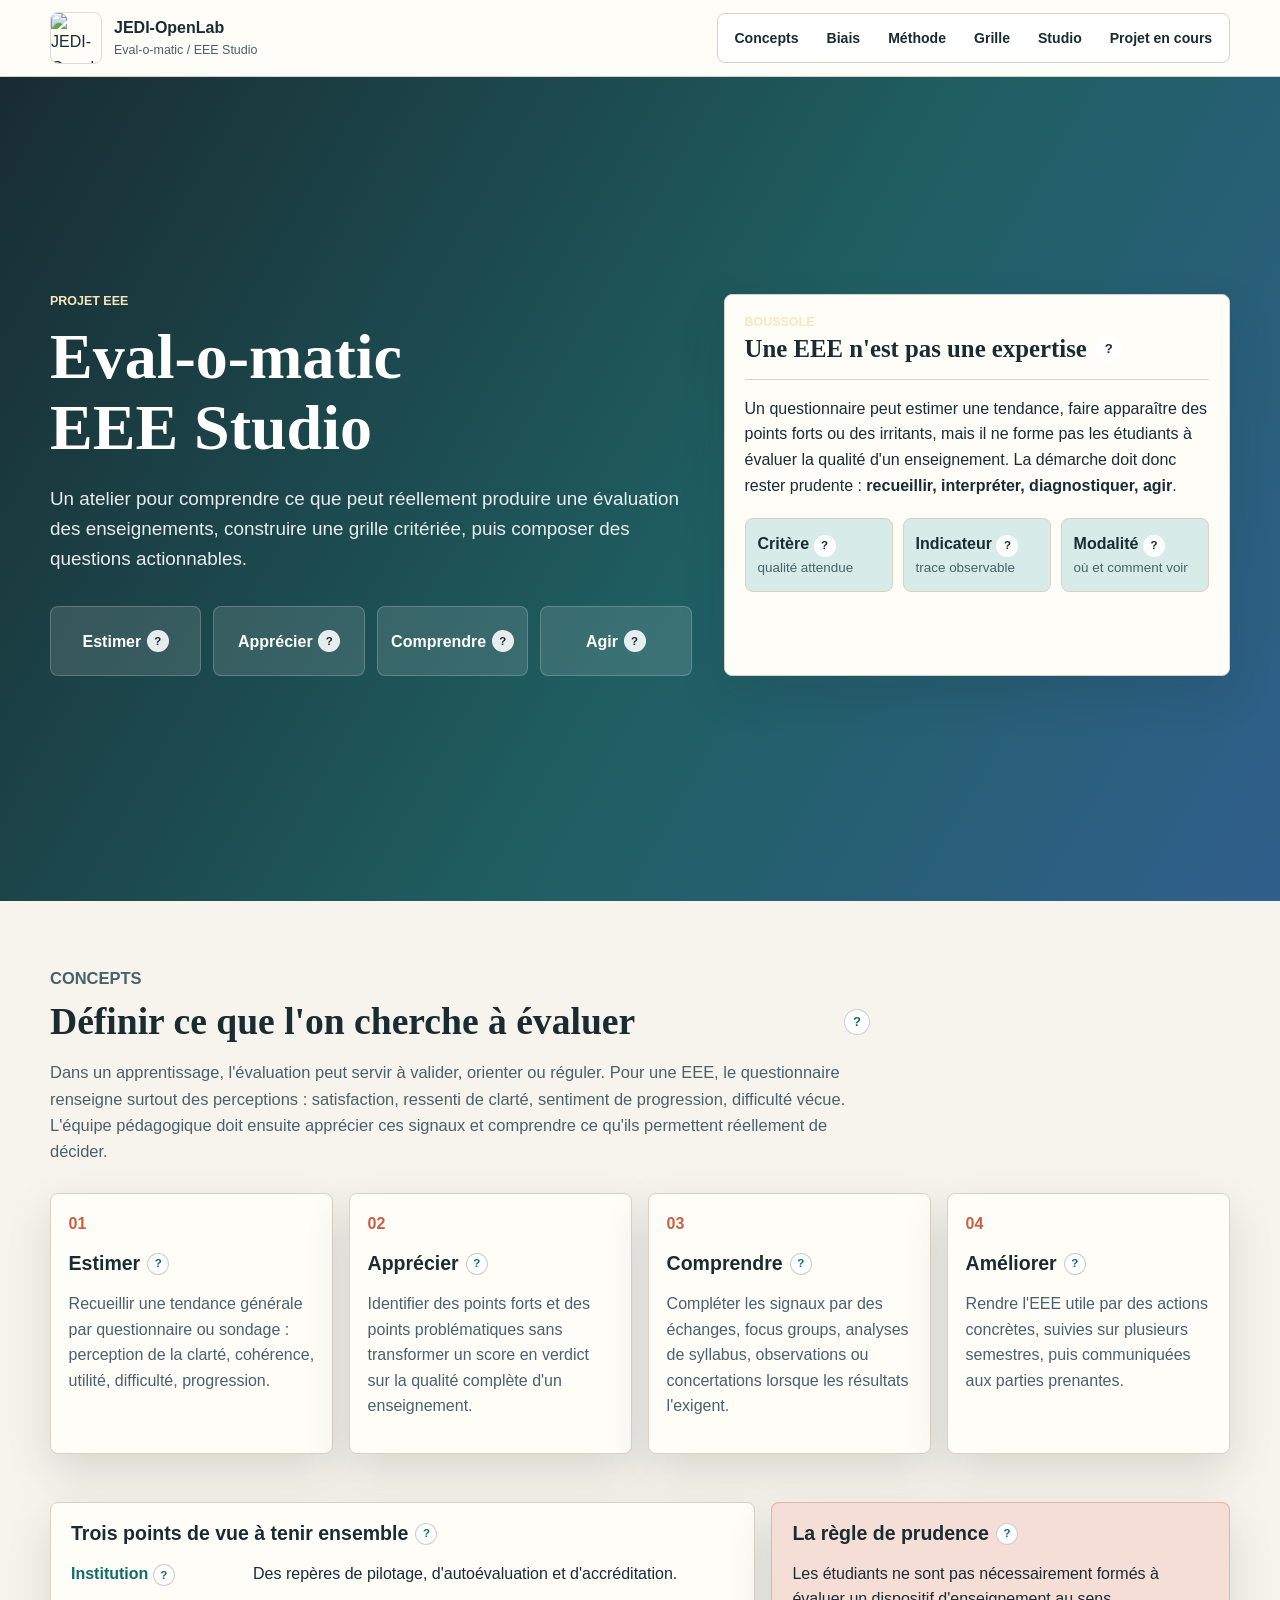
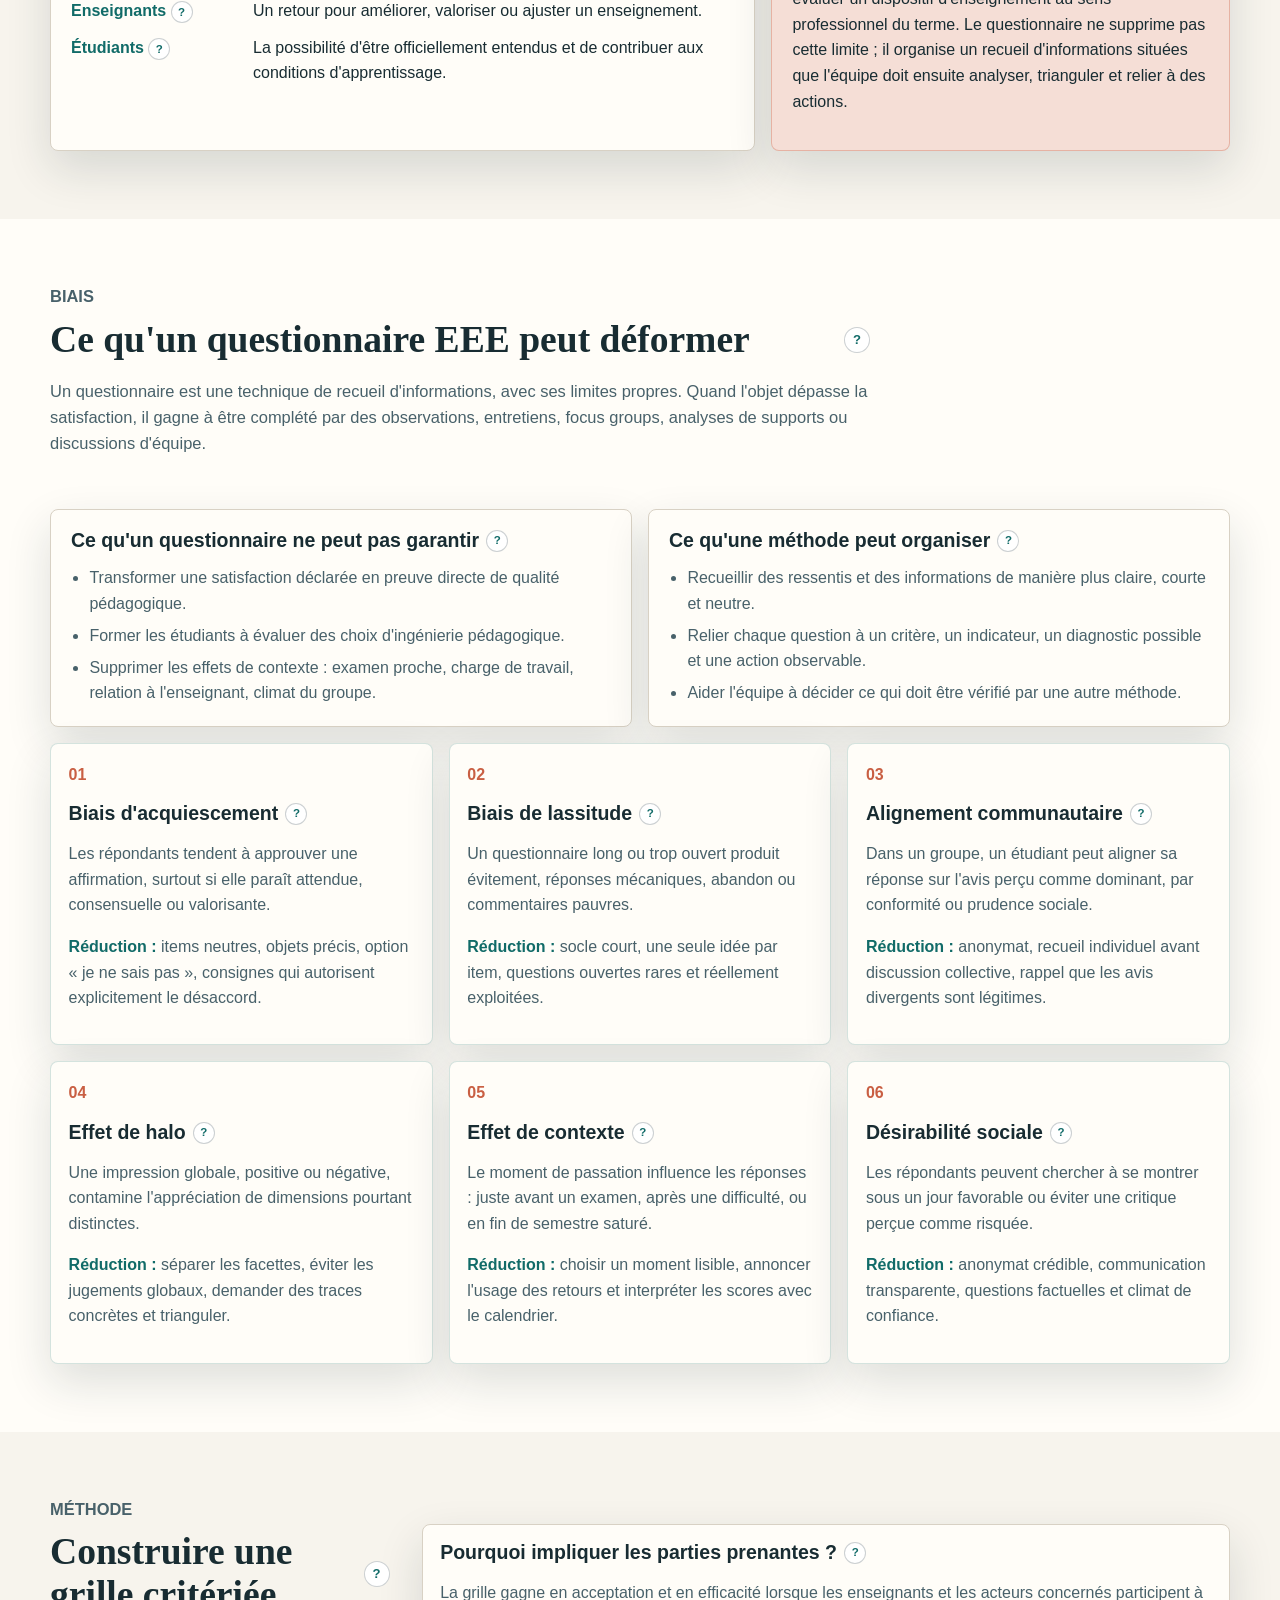
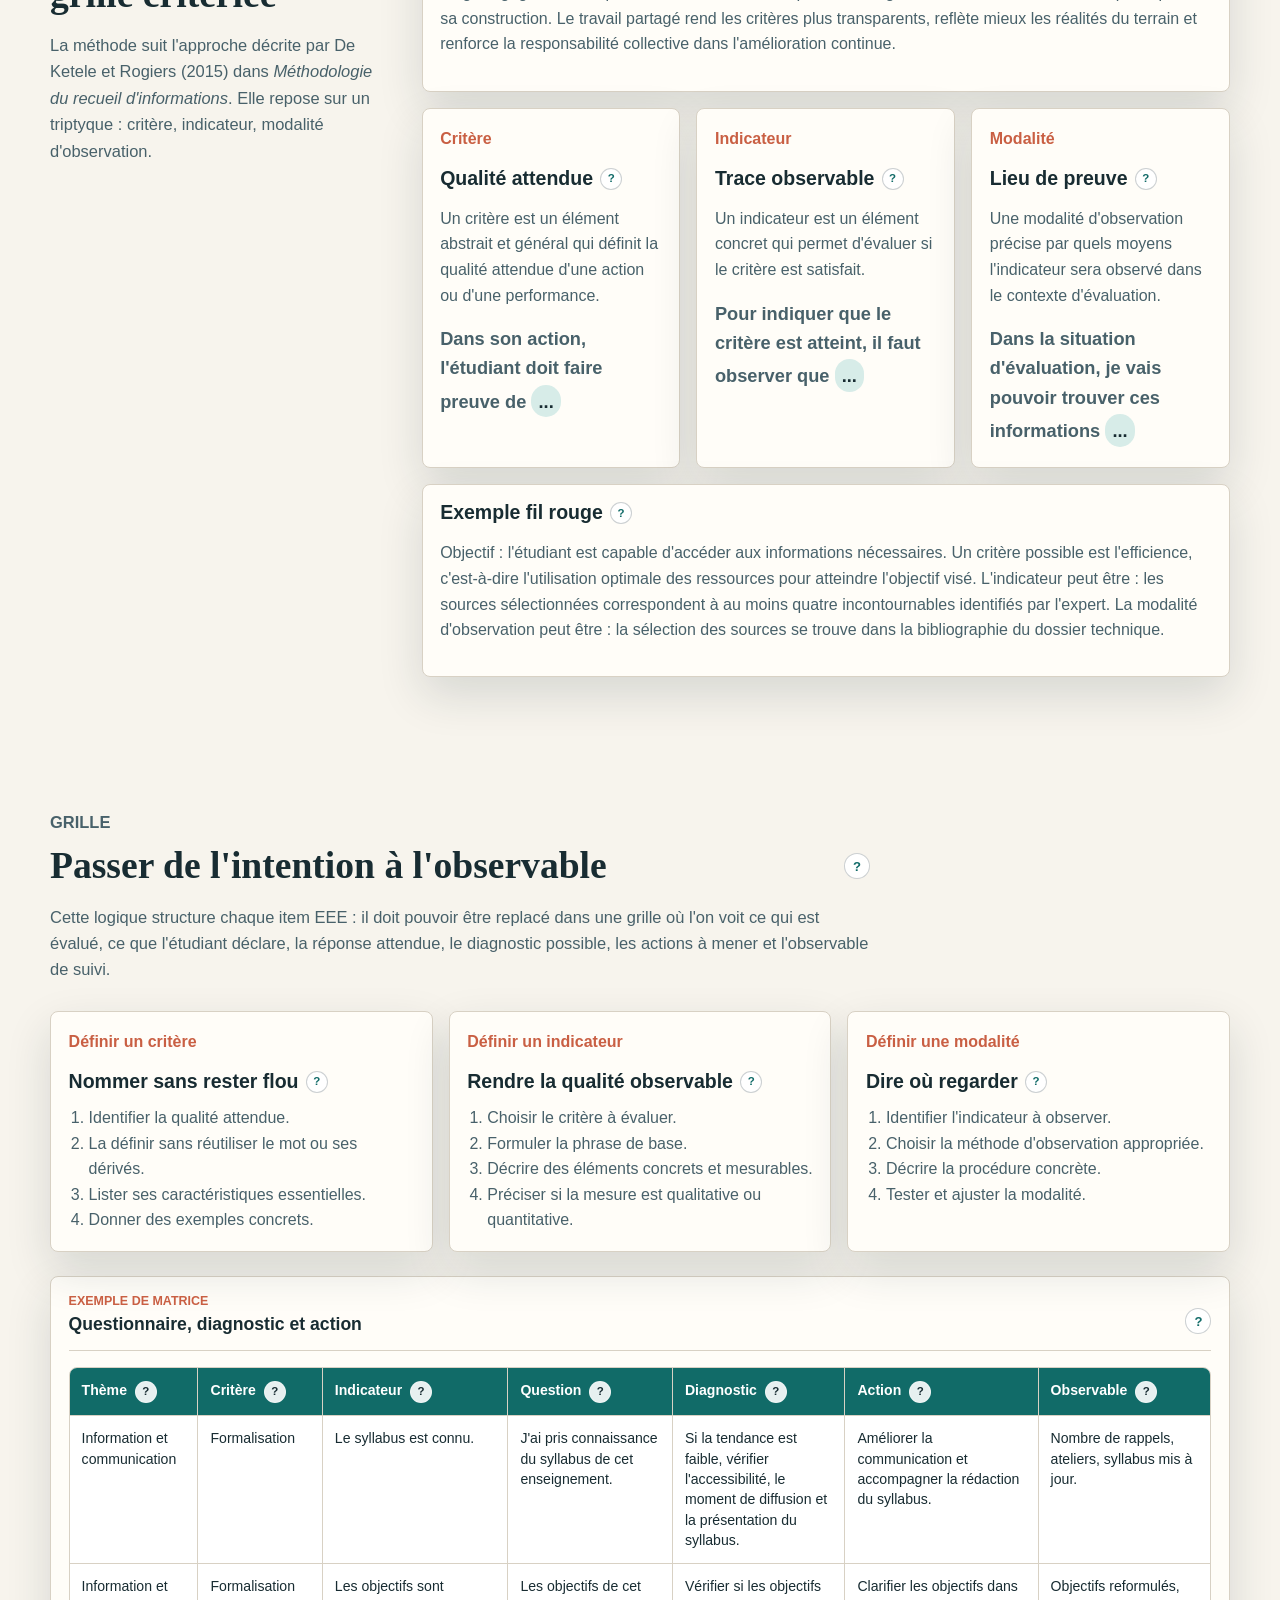
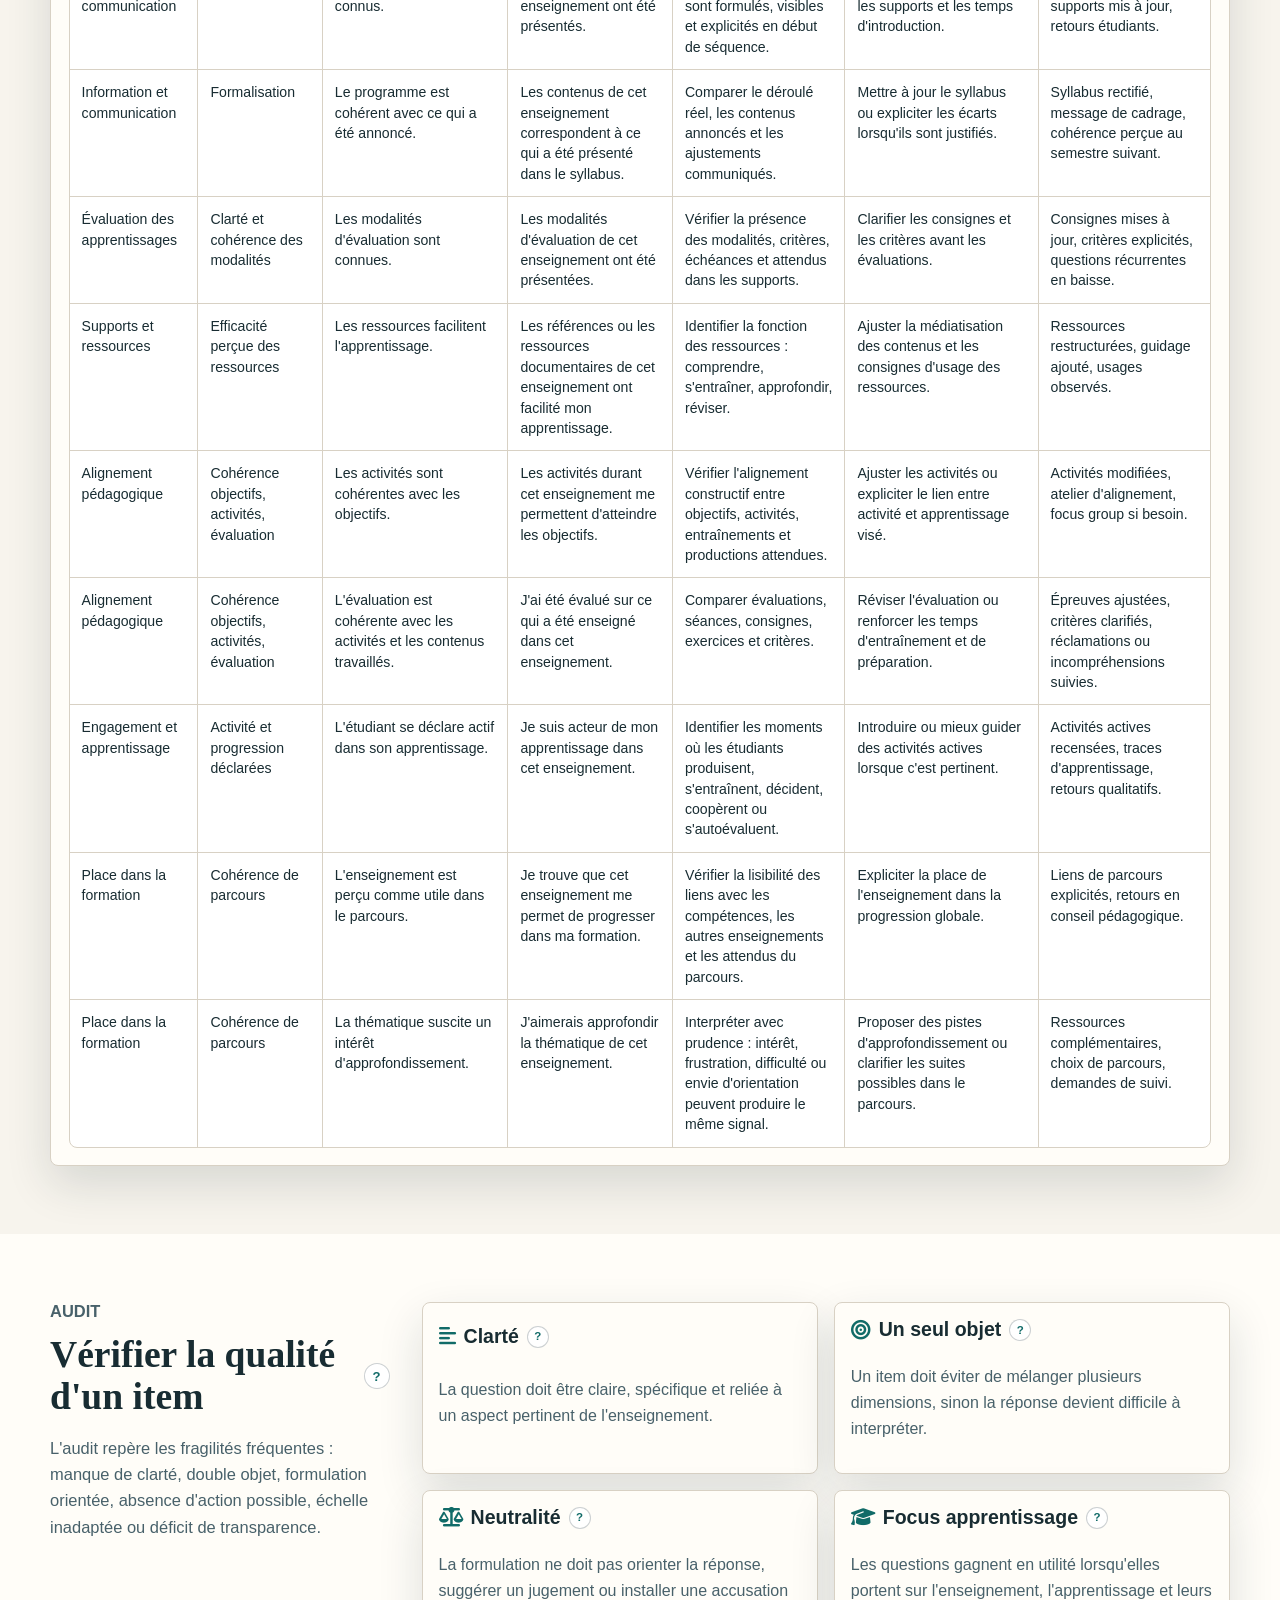
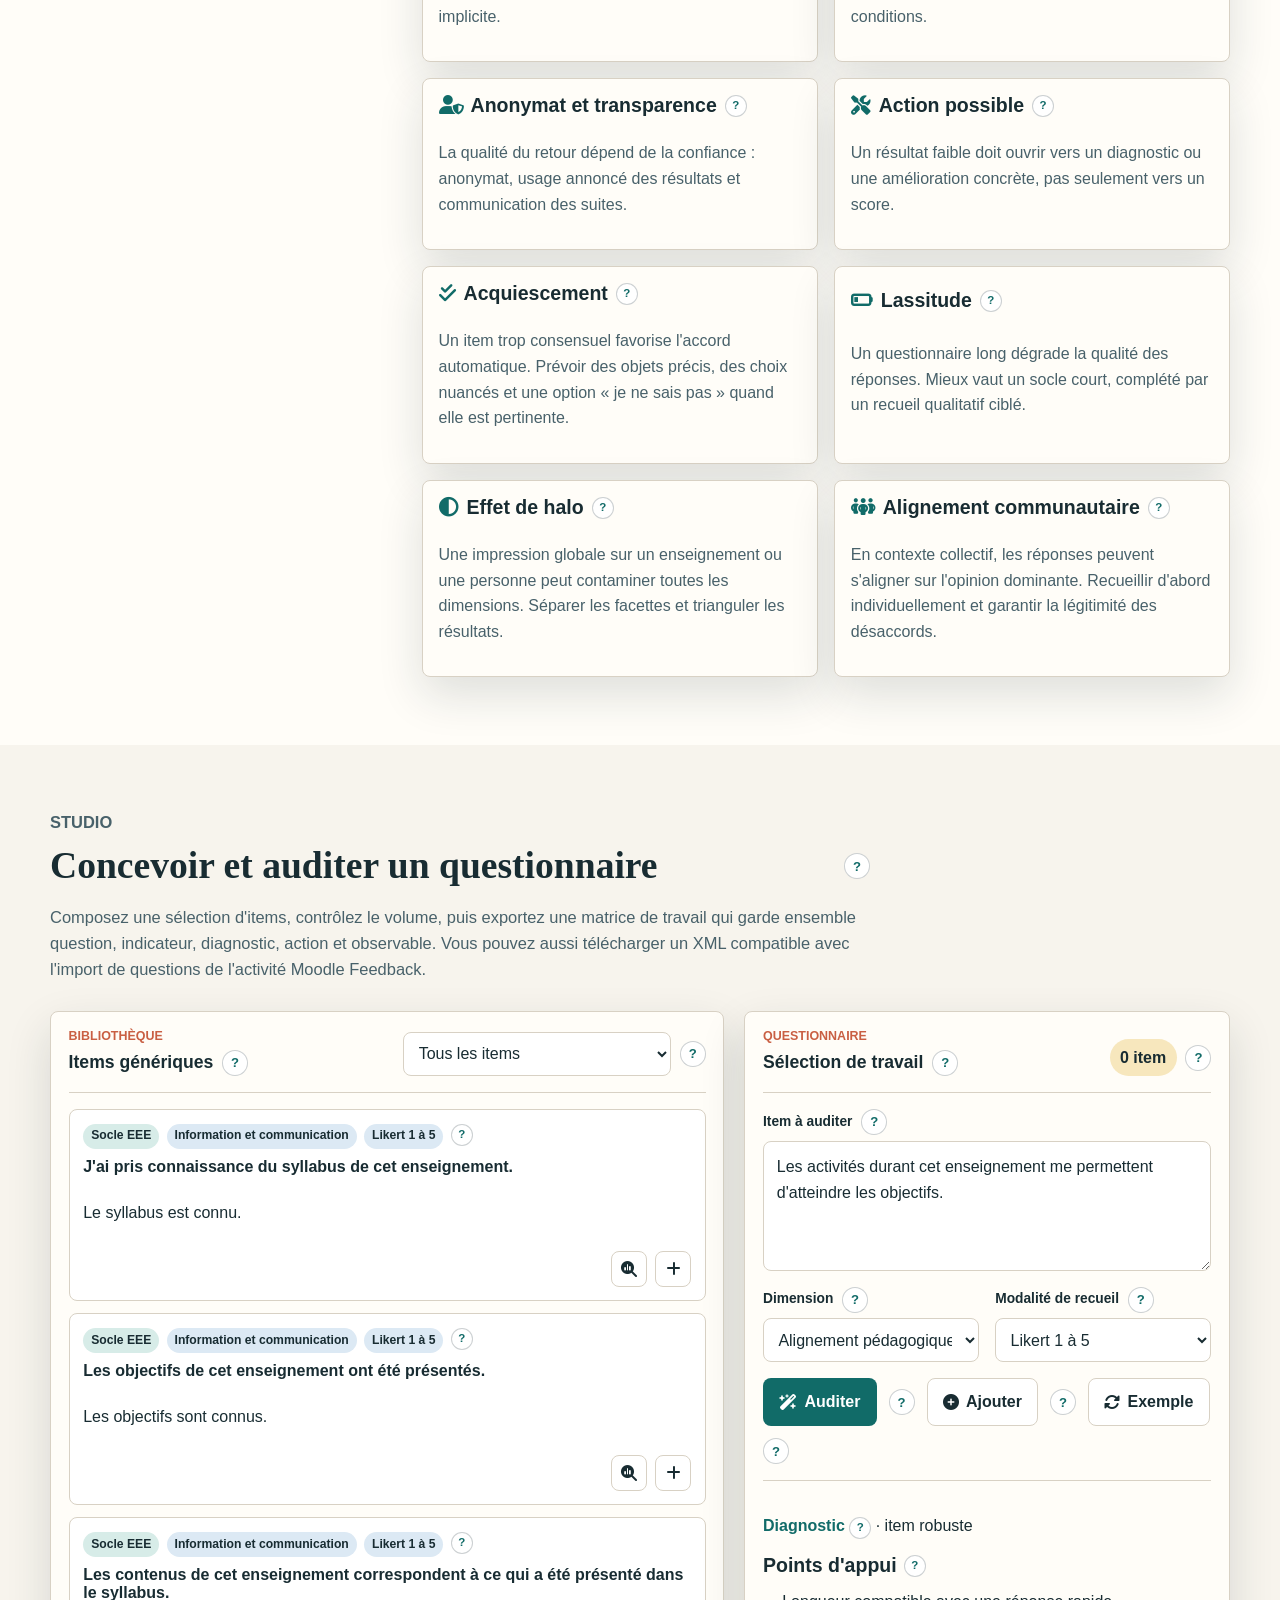
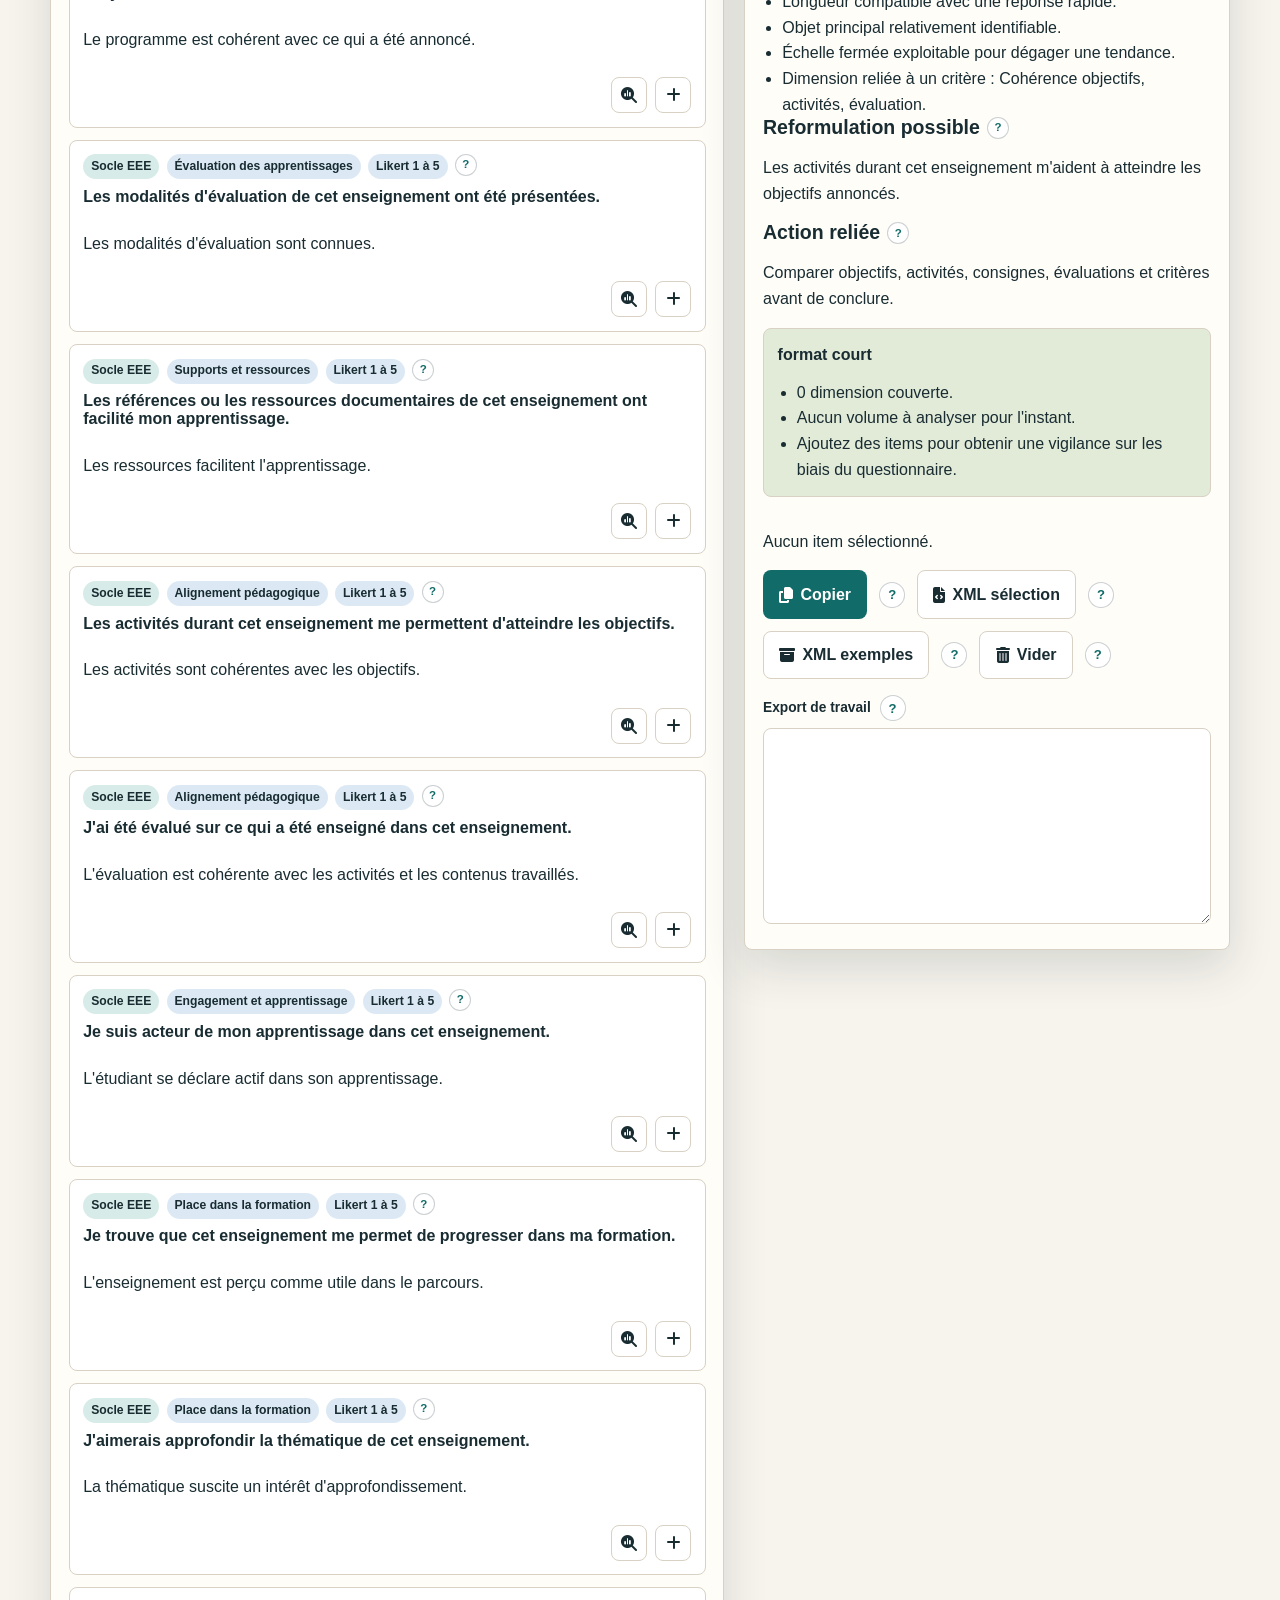
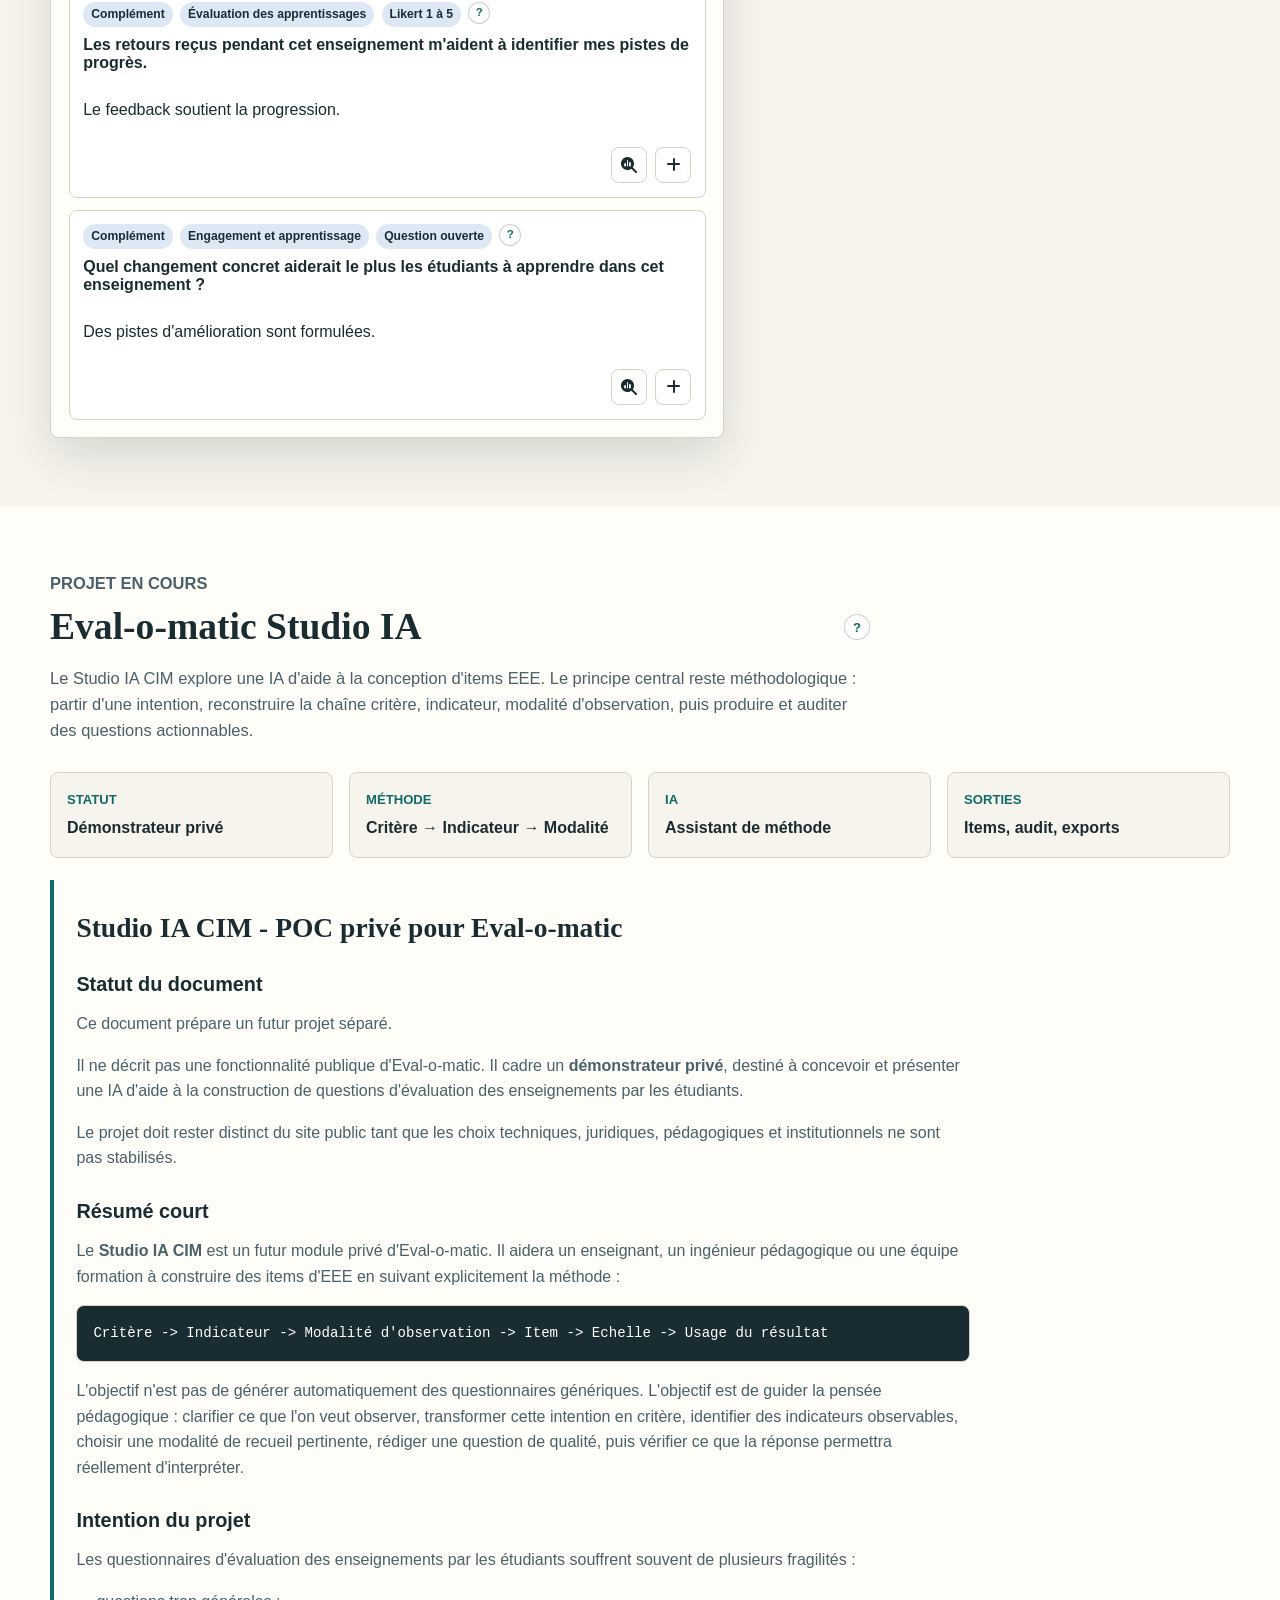
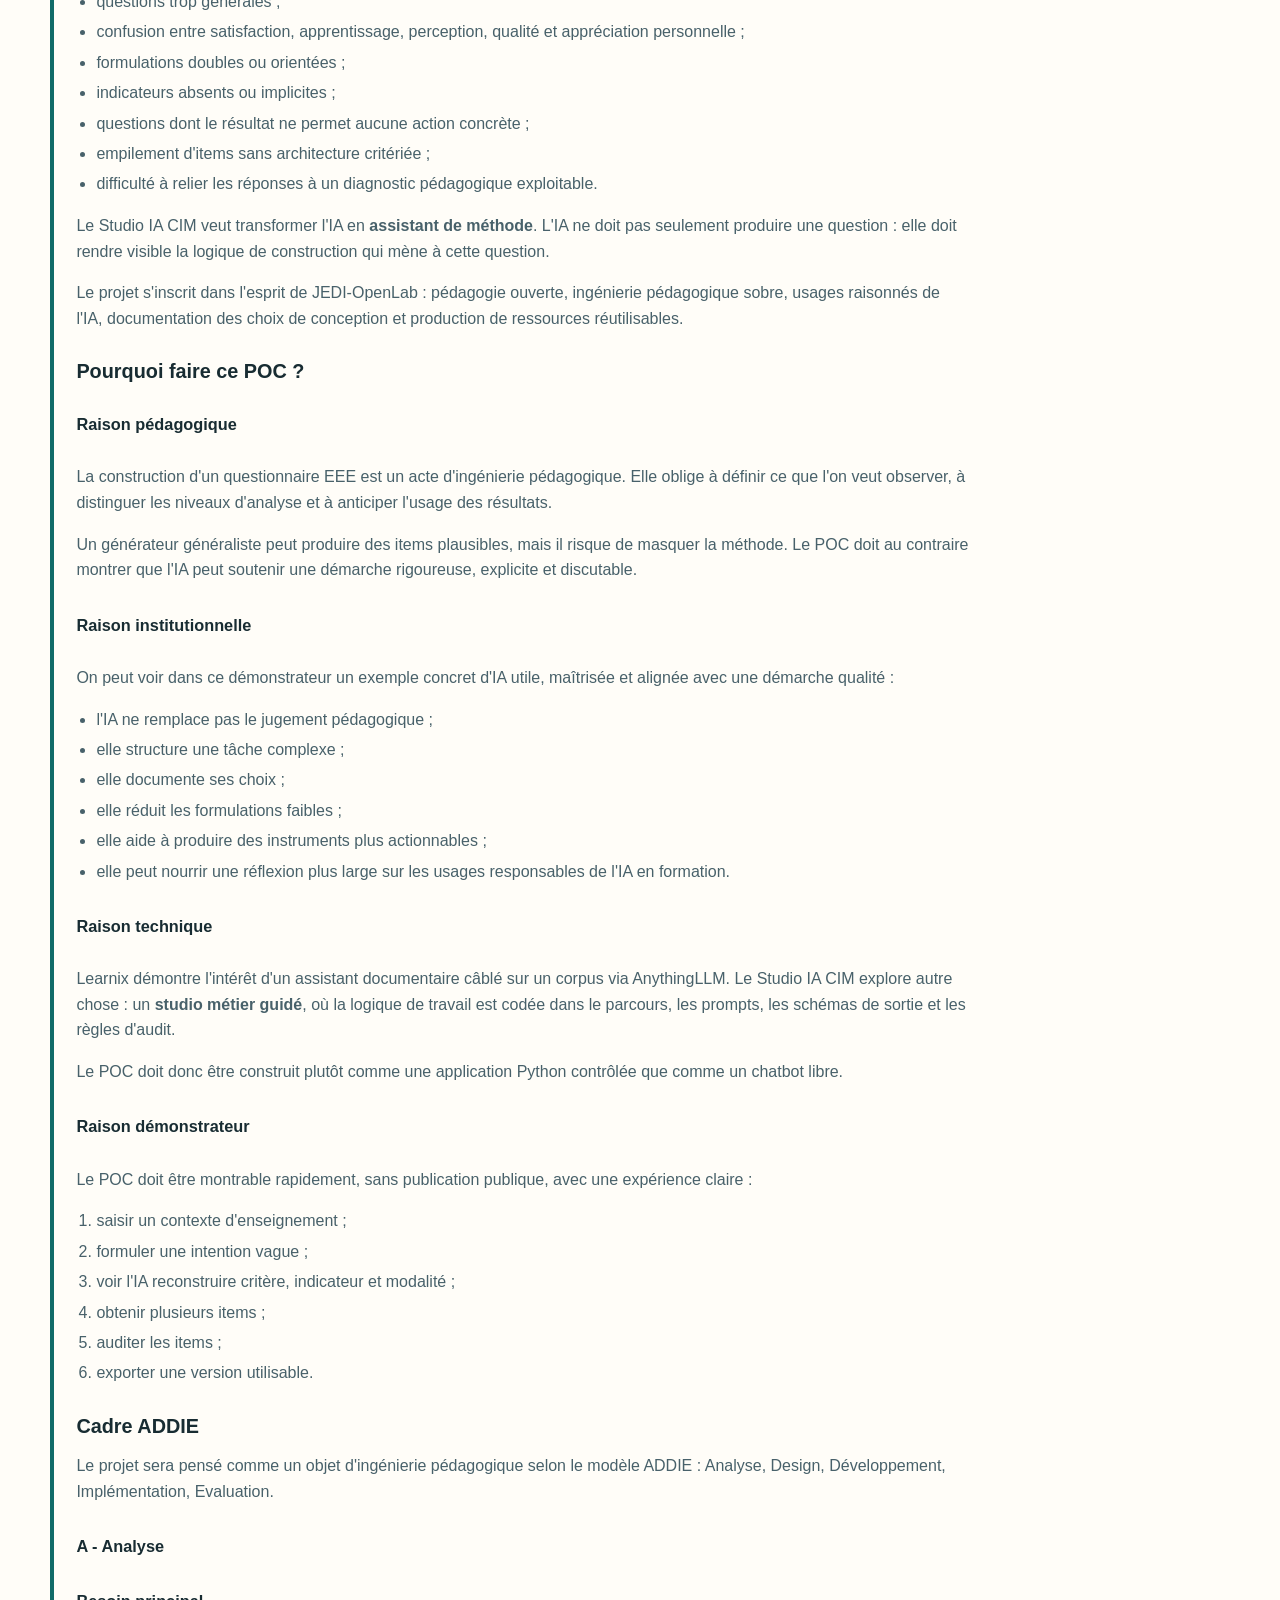
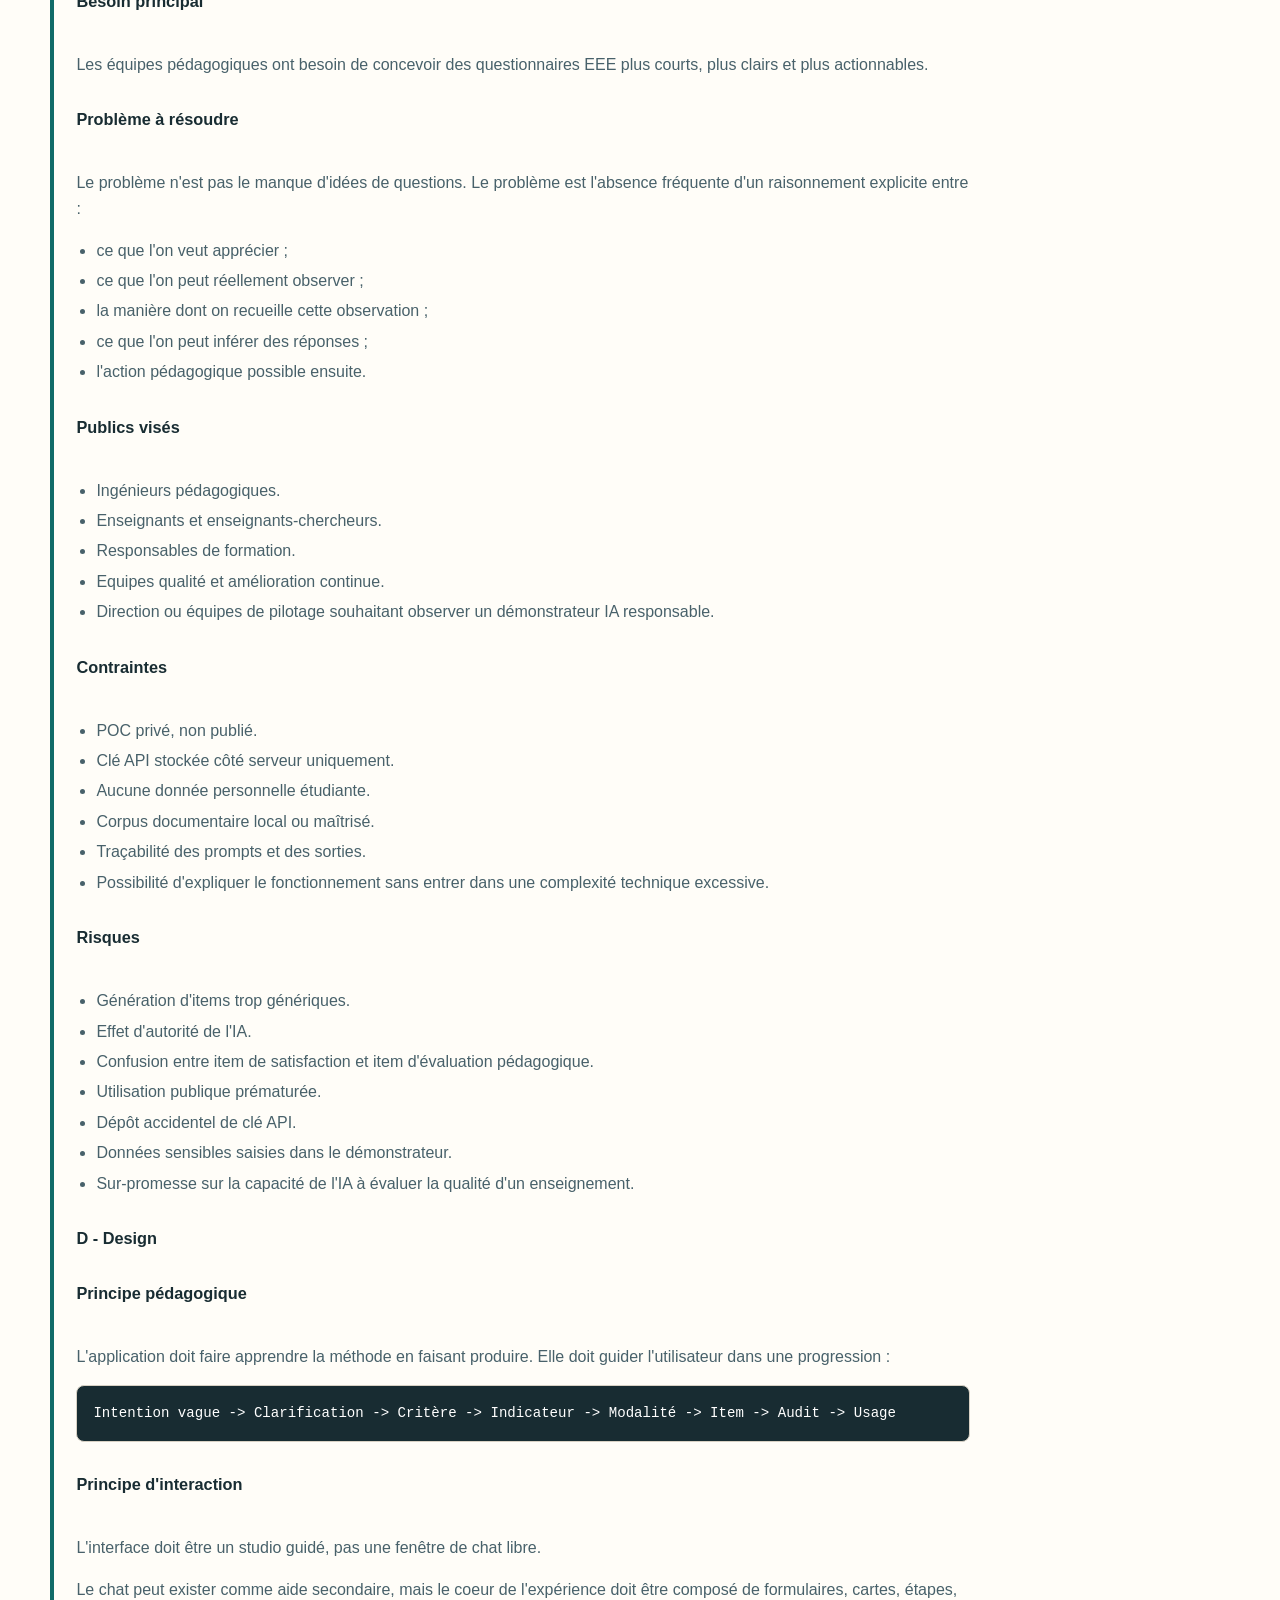
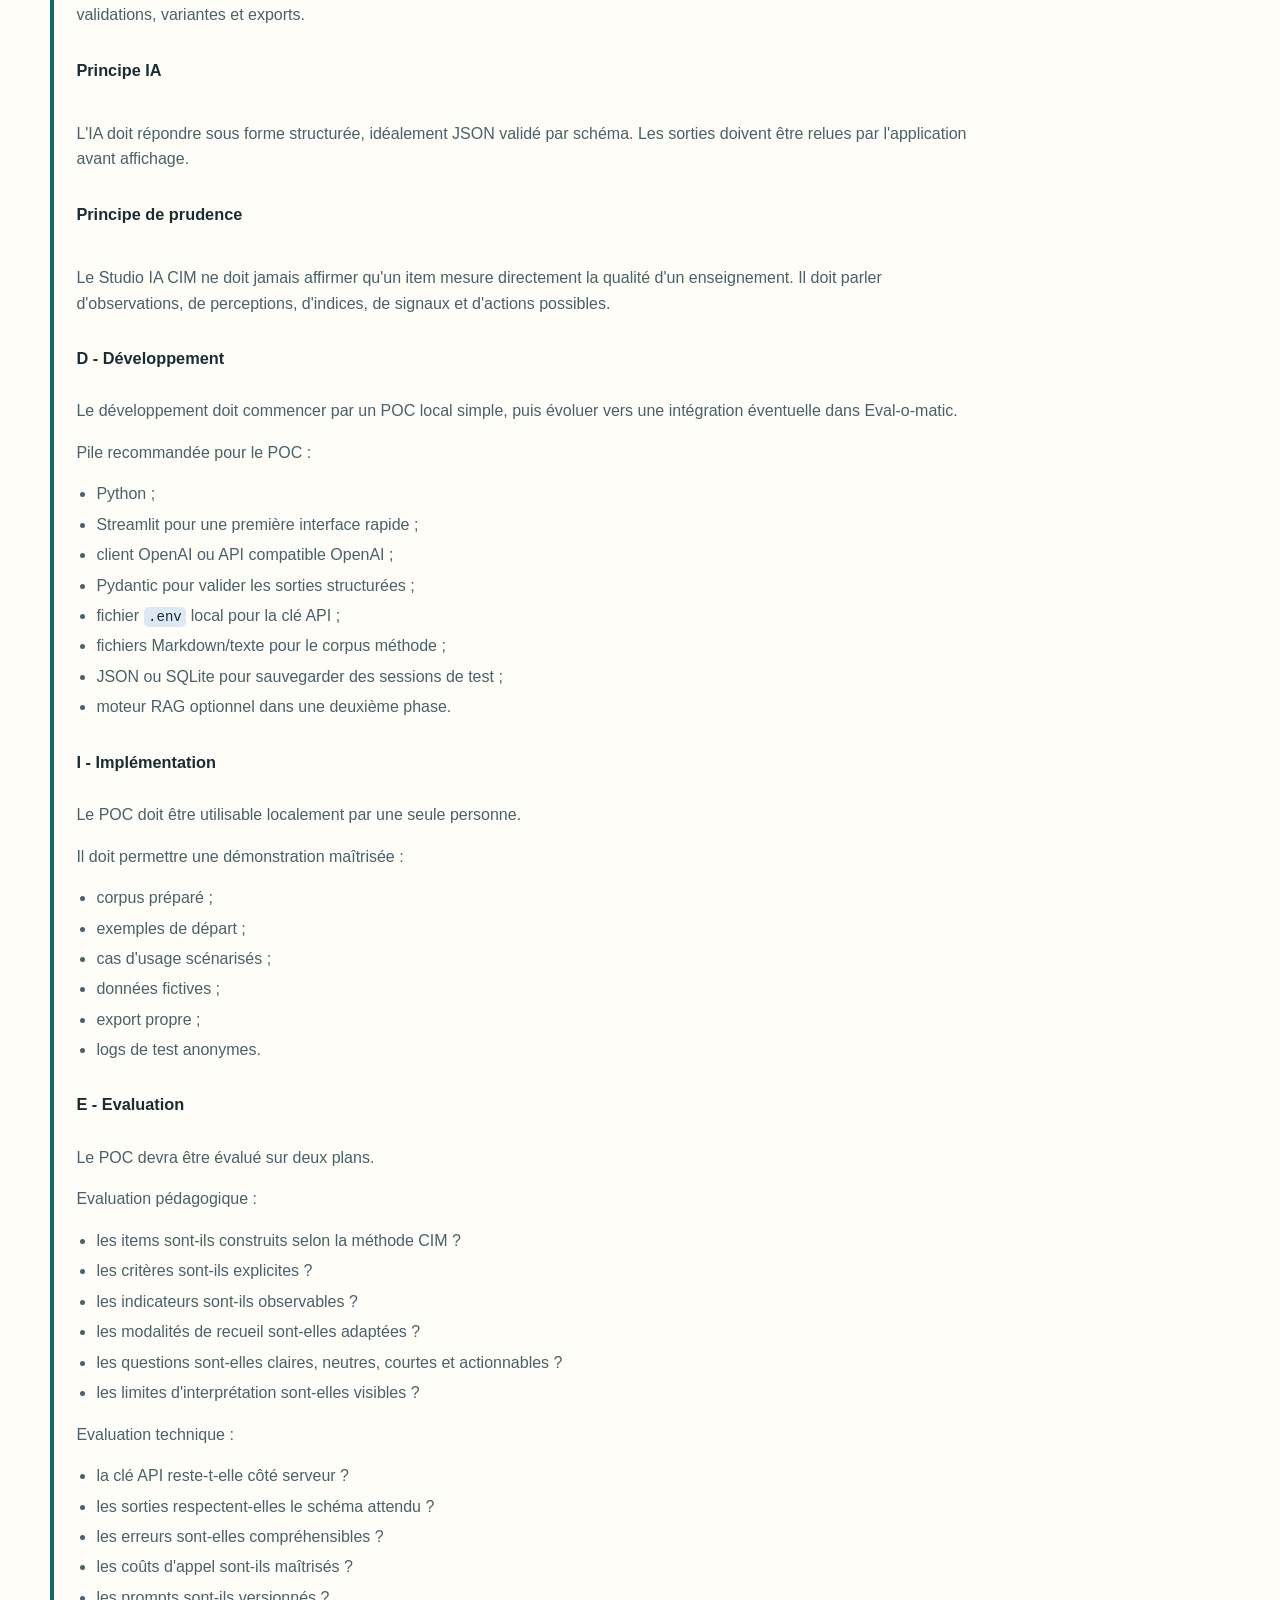
==== commit f9e81ed3: "Add files via upload" ====
--- a/site/index.html
+++ b/site/index.html
@@ -516,7 +516,7 @@
 
 ## Statut du document
 
-Ce document prépare un futur projet Codex séparé.
+Ce document prépare un futur projet séparé.
 
 Il ne décrit pas une fonctionnalité publique d'Eval-o-matic. Il cadre un **démonstrateur privé**, destiné à concevoir et présenter une IA d'aide à la construction de questions d'évaluation des enseignements par les étudiants.
 
@@ -1509,7 +1509,7 @@
 Eval-o-matic Studio IA
 ```
 
-## Décisions ouvertes pour la prochaine conversation Codex
+## Décisions ouvertes
 
 - Choisir Streamlit ou FastAPI pour le premier POC.
 - Définir la structure exacte du corpus.
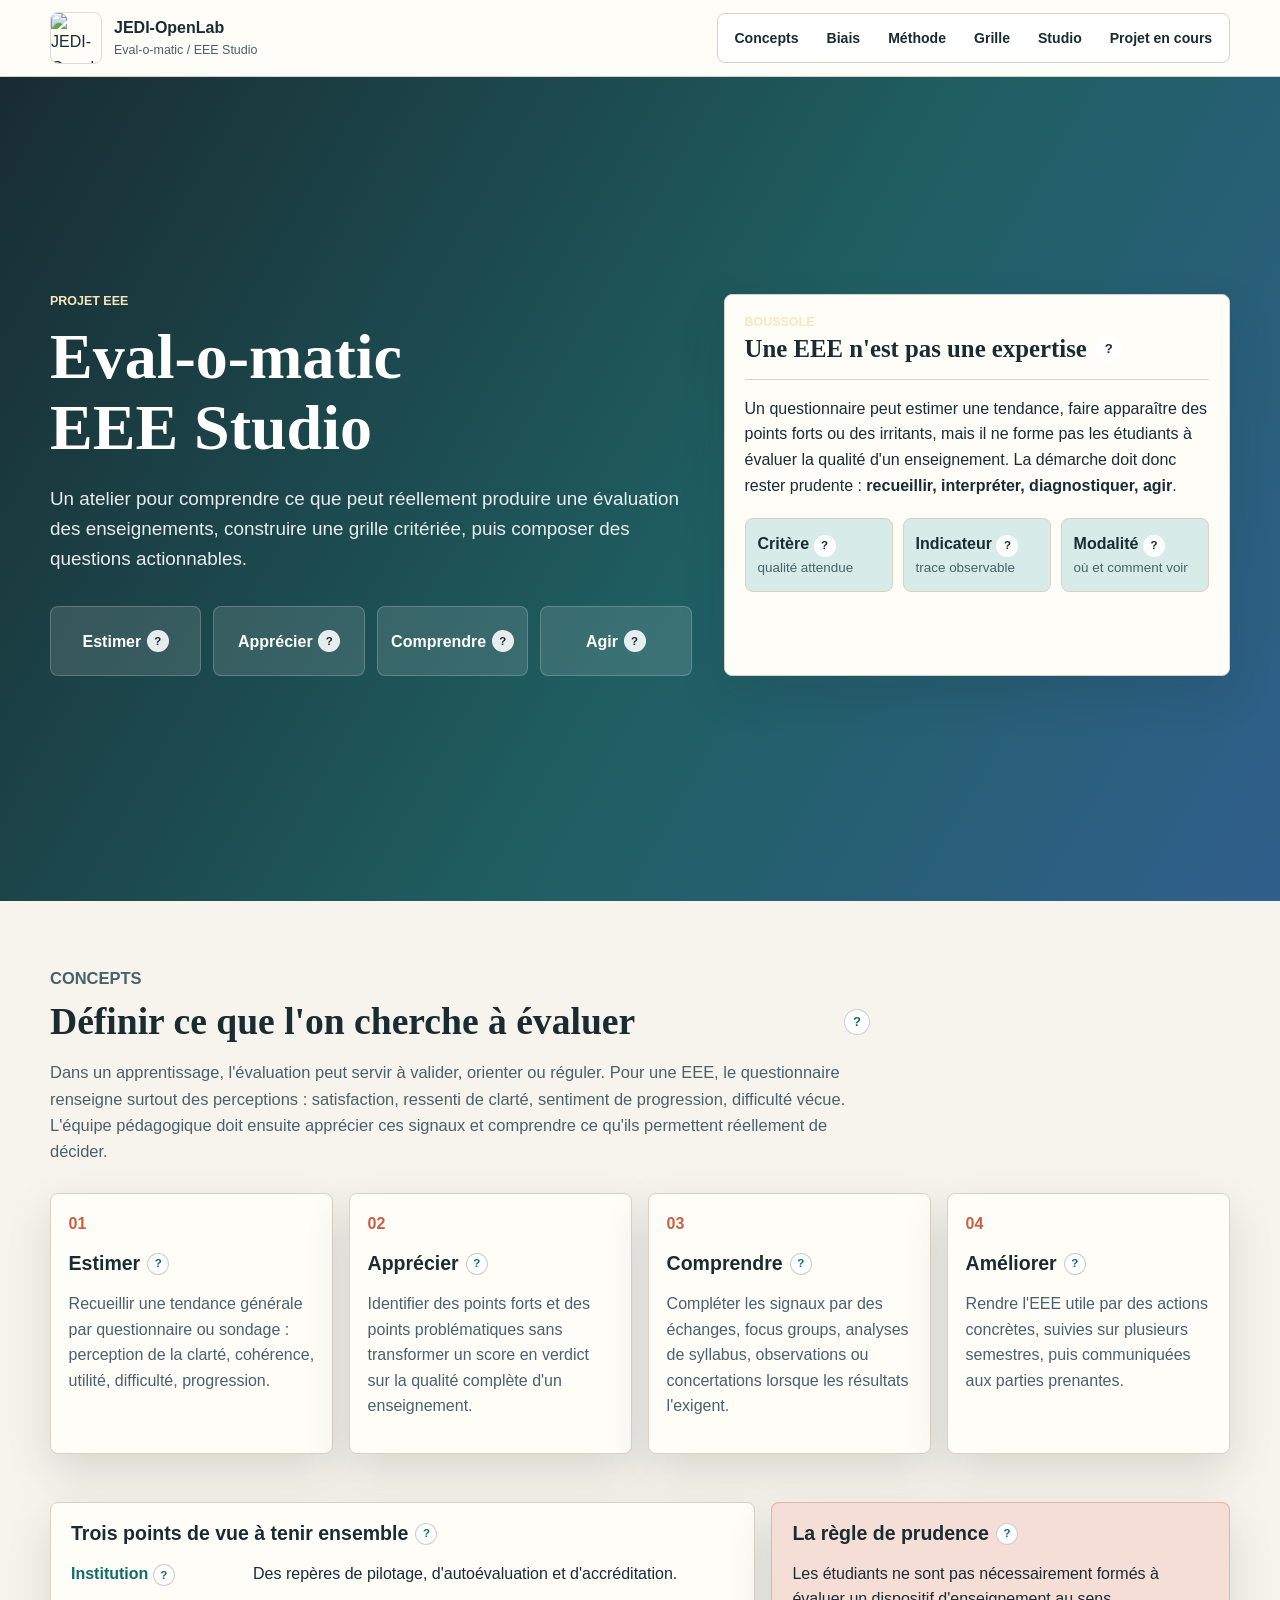
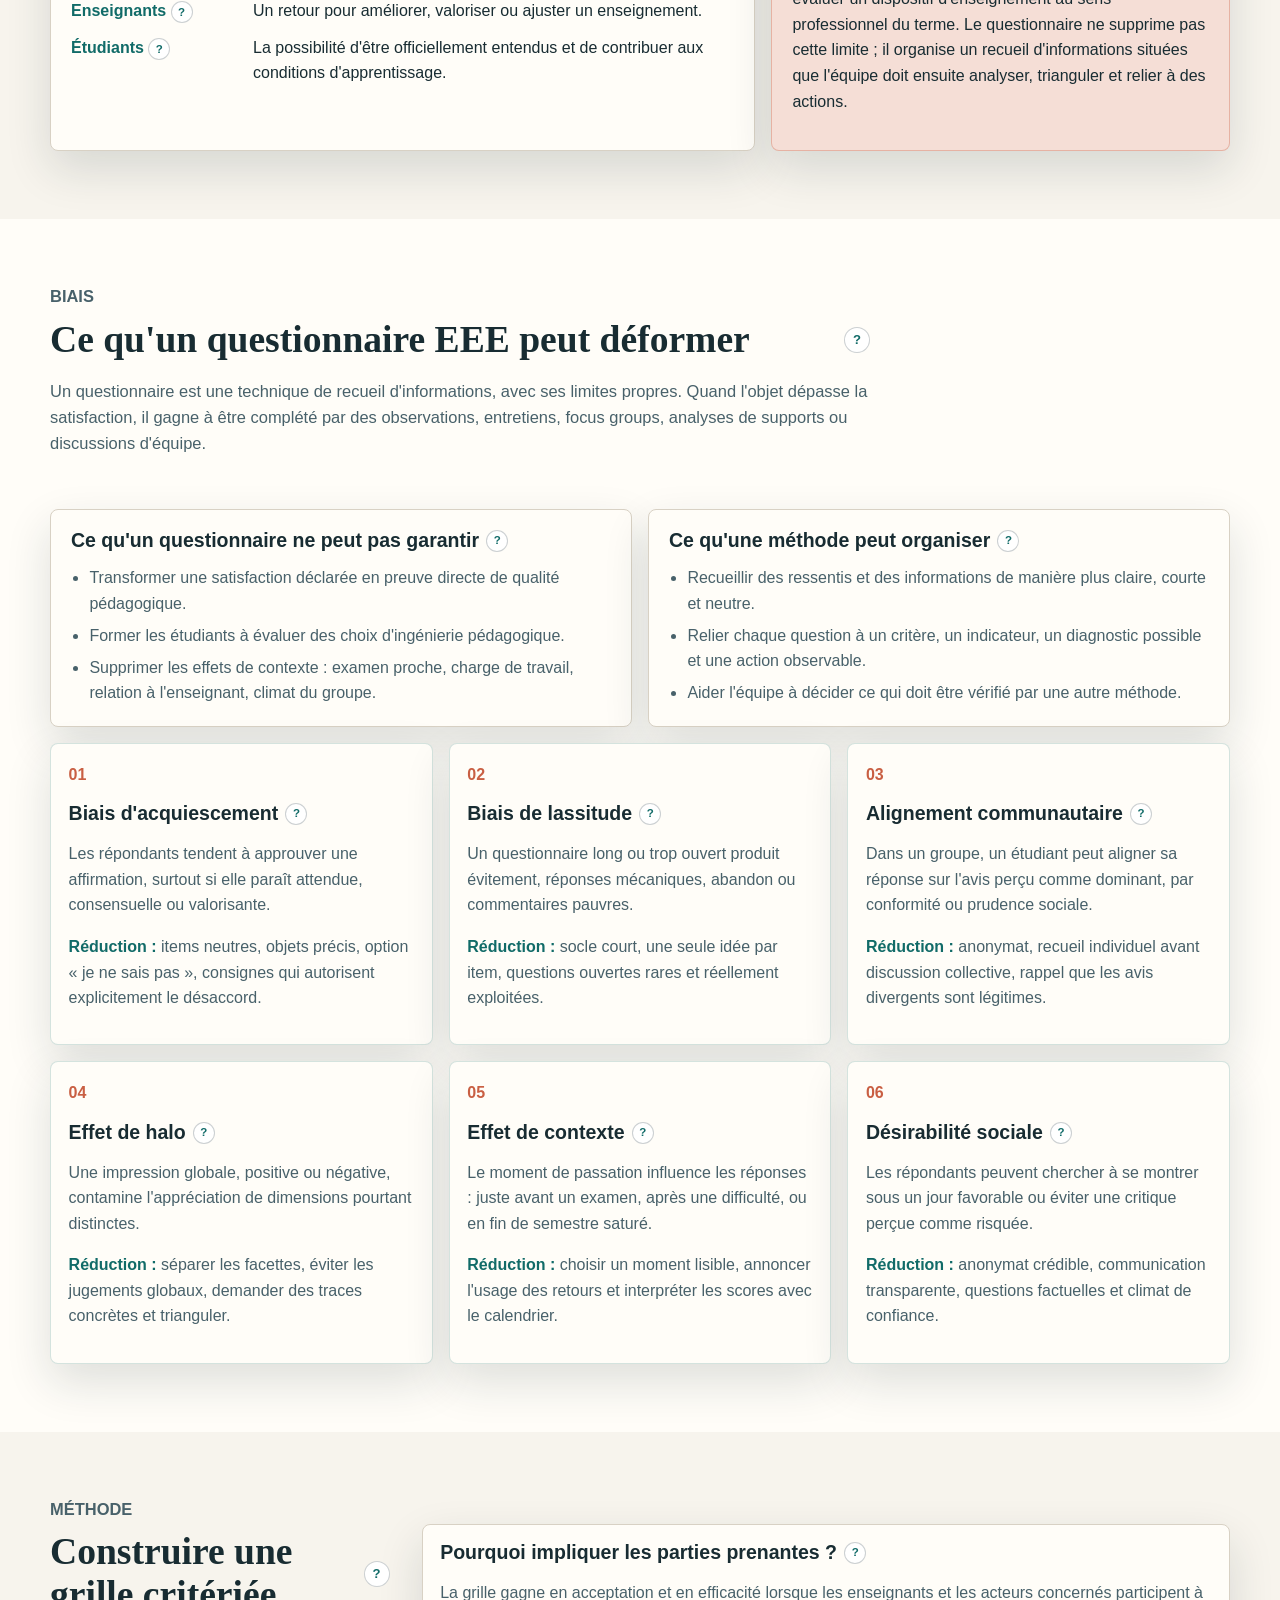
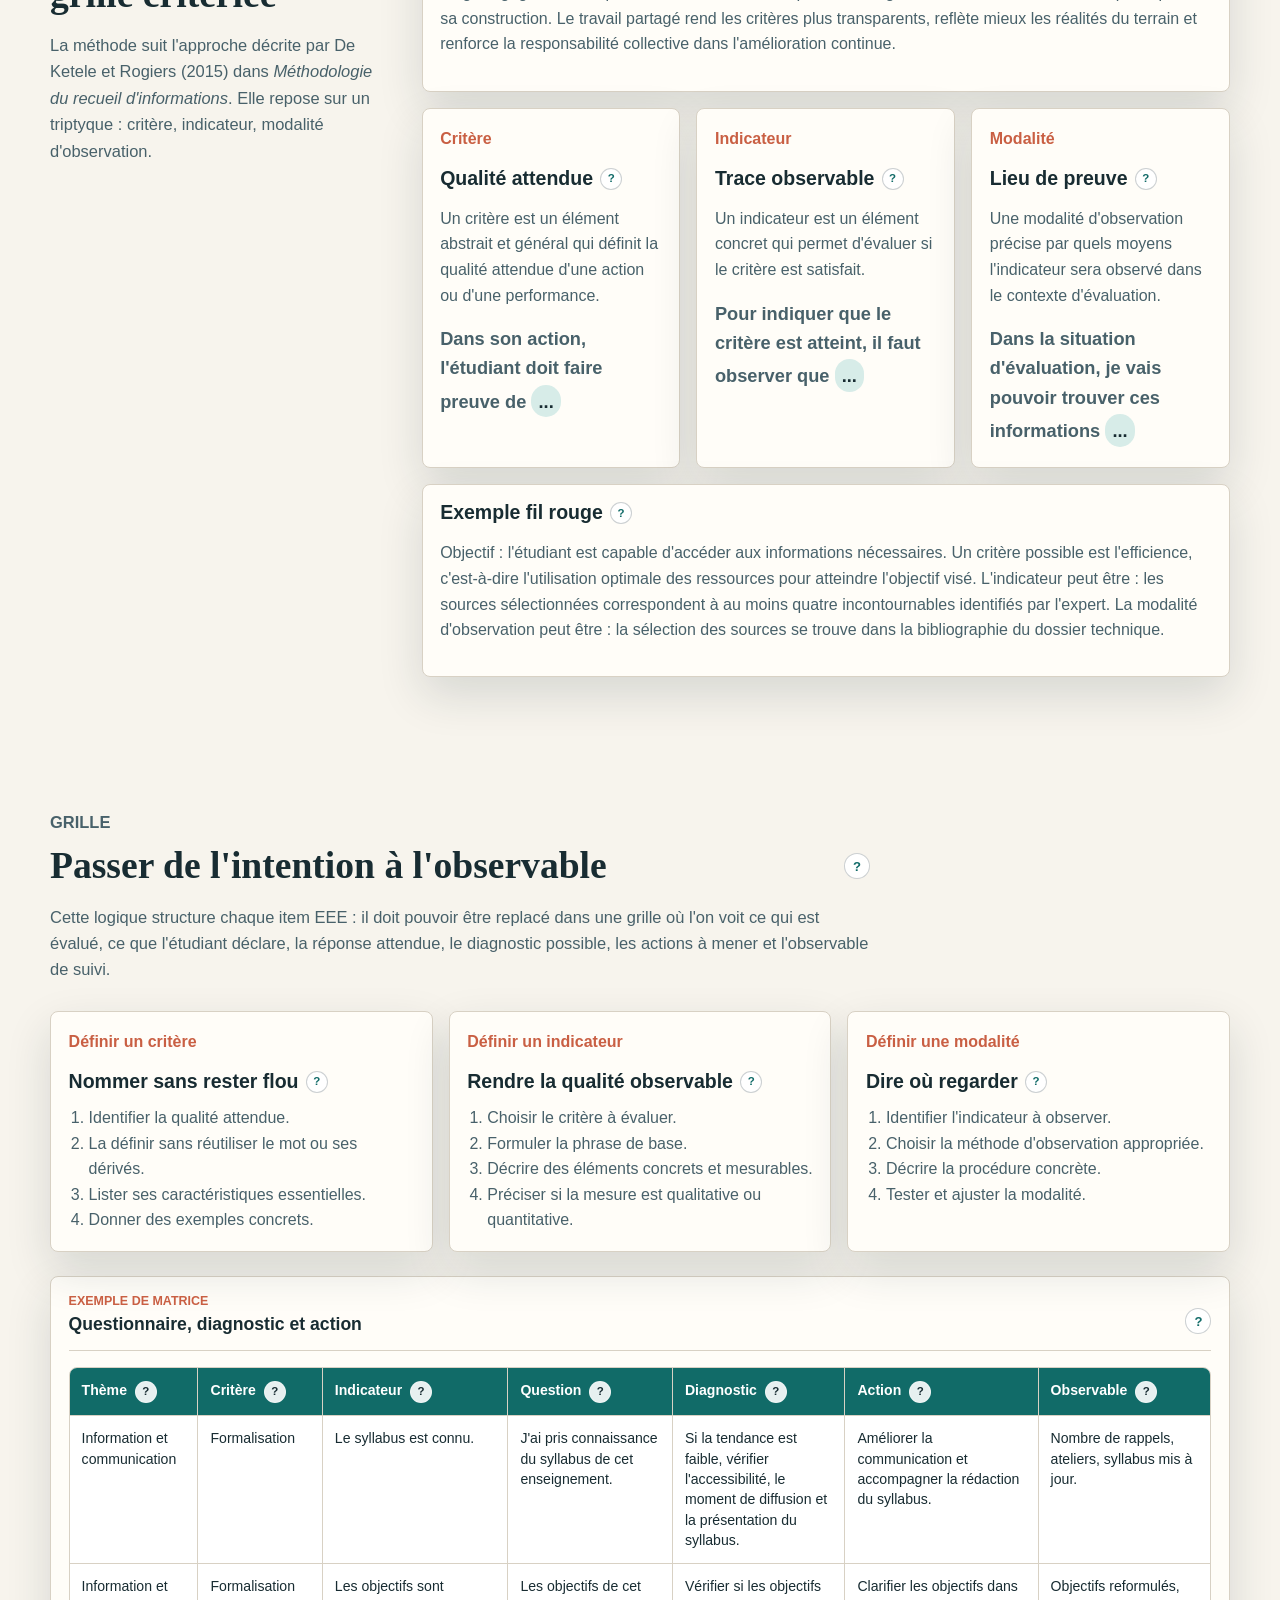
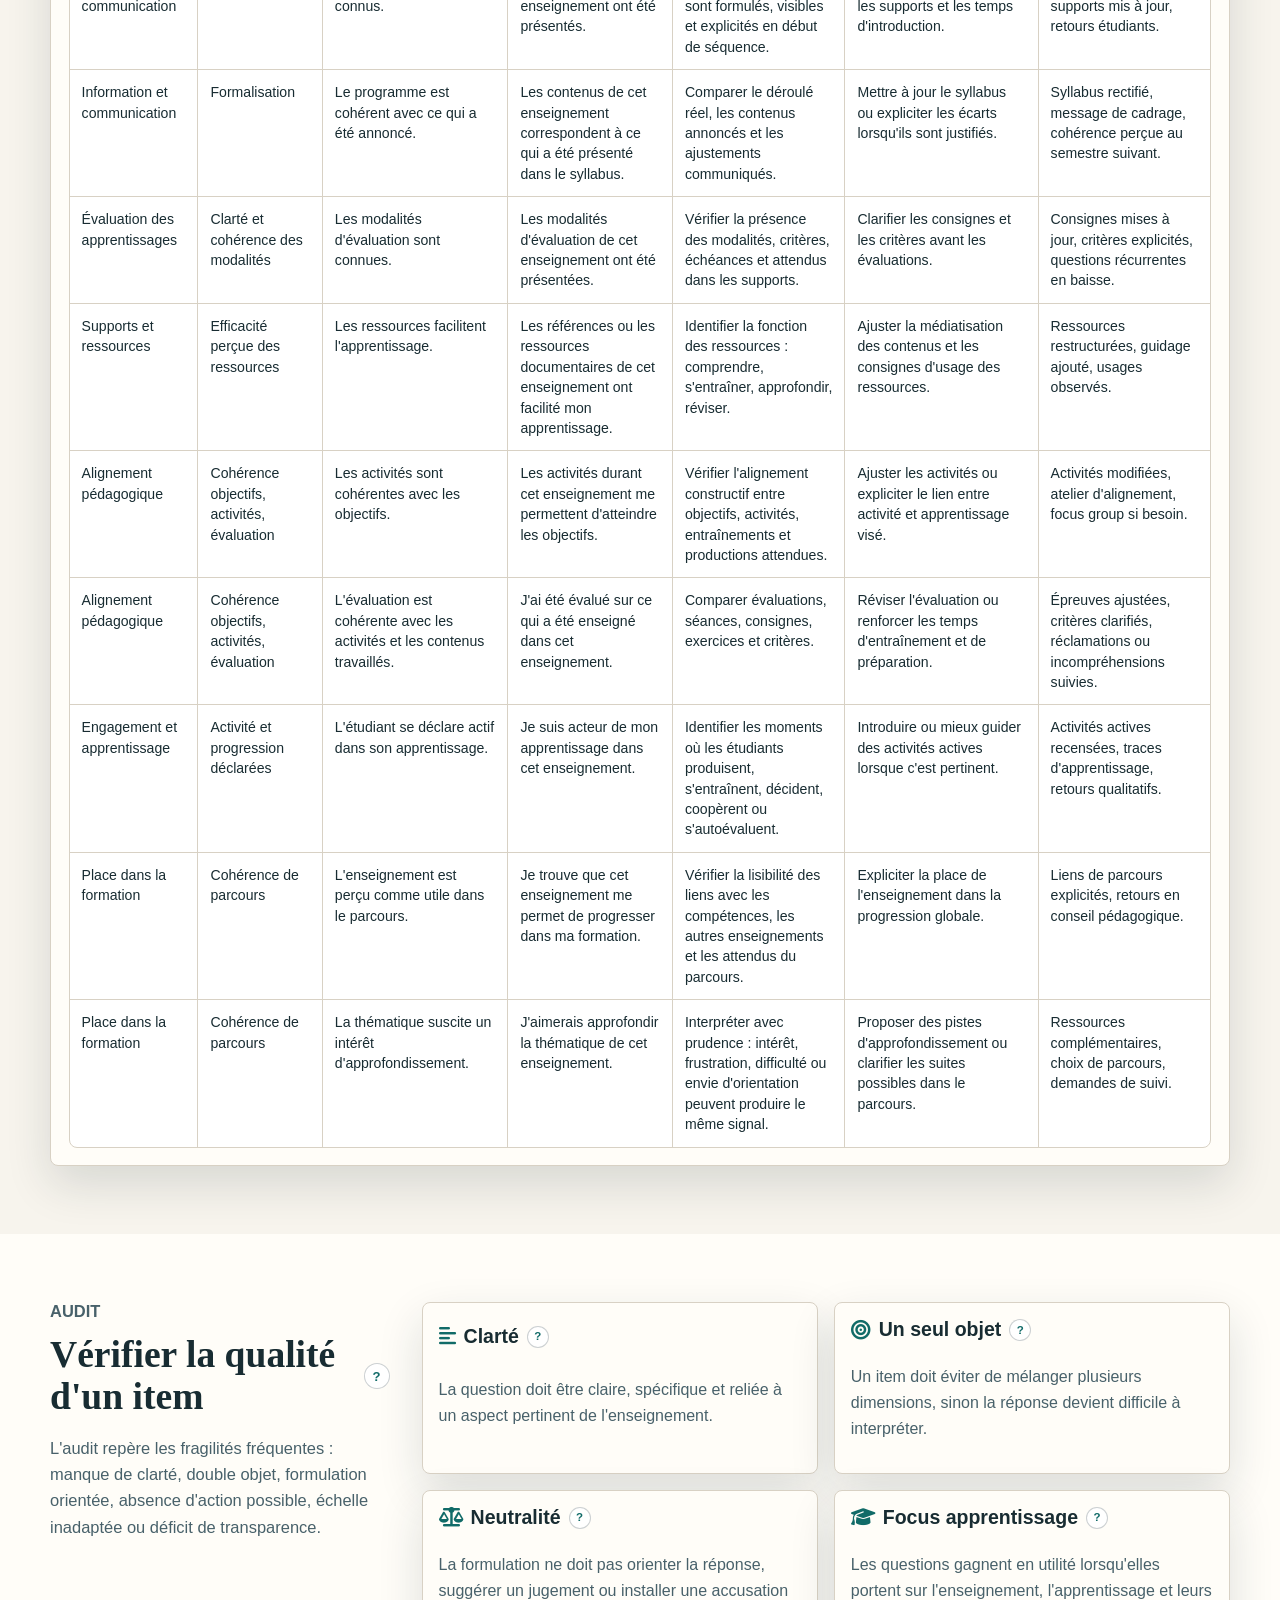
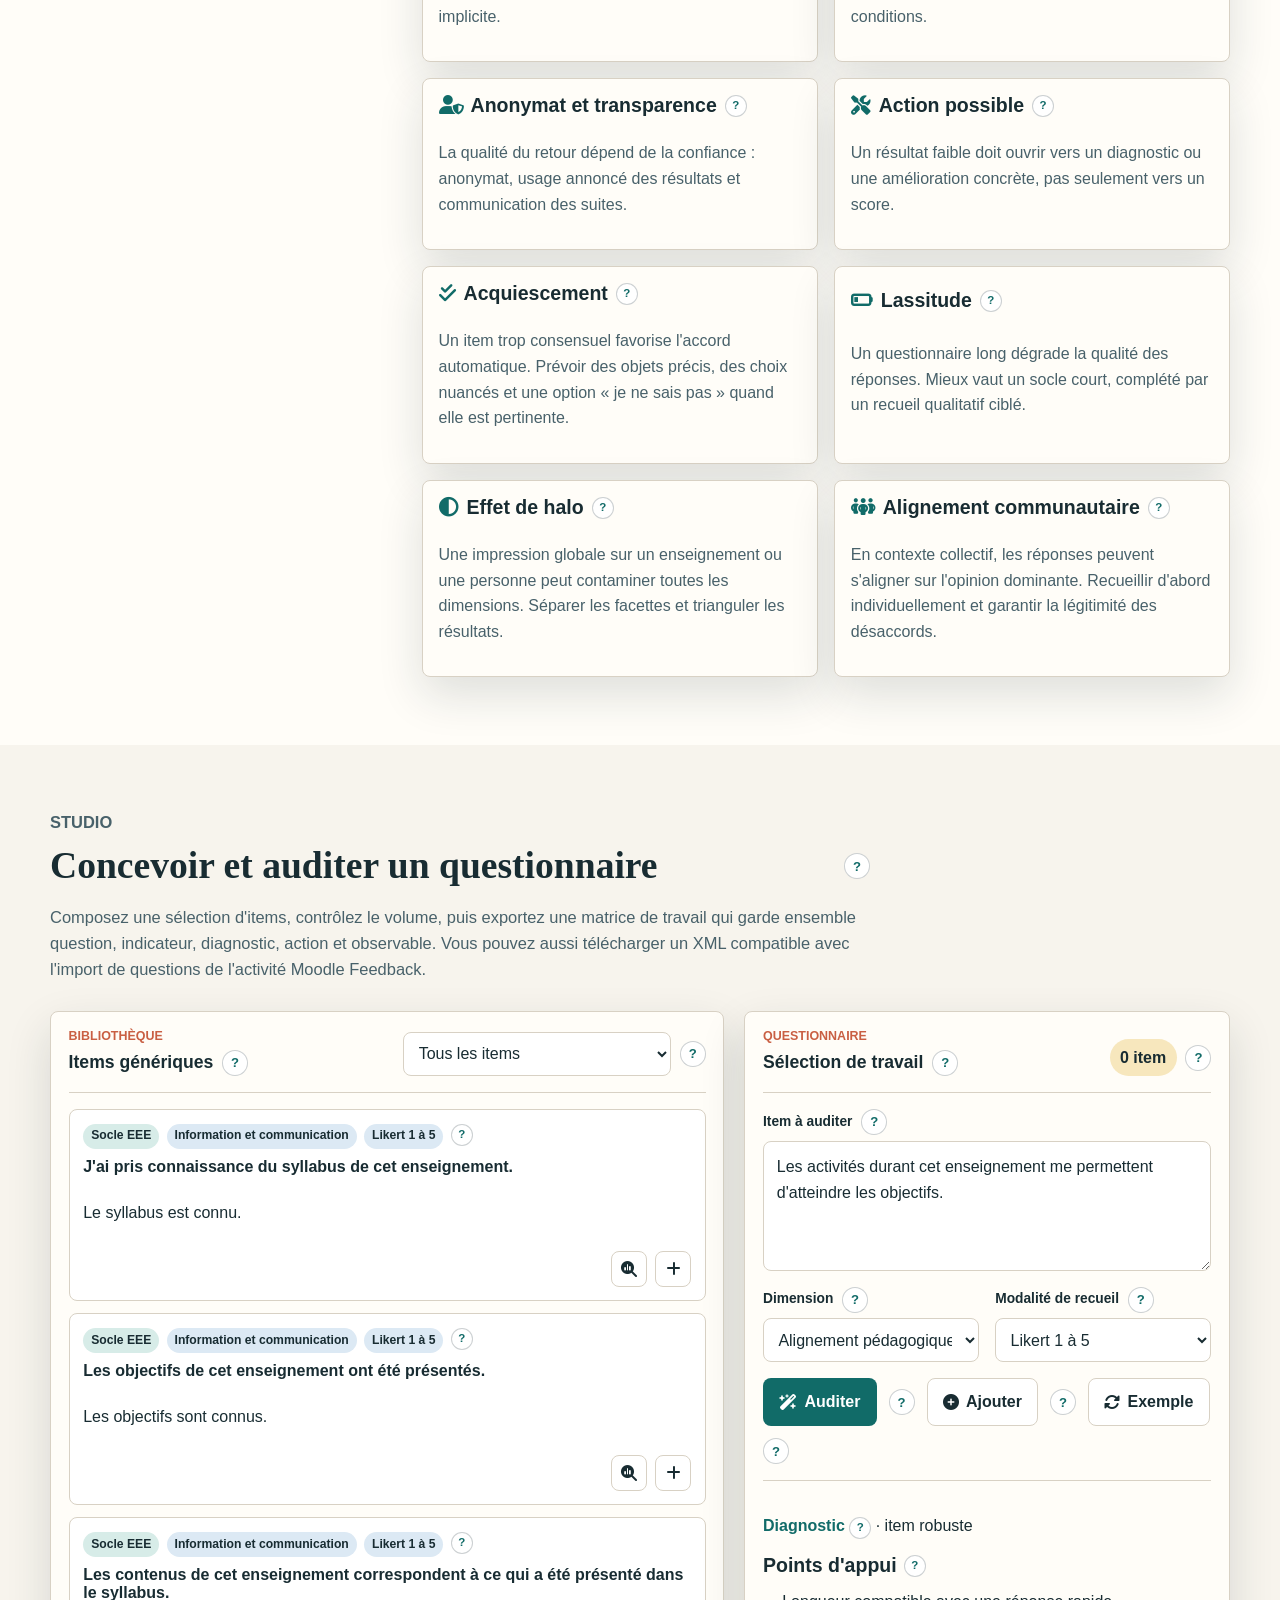
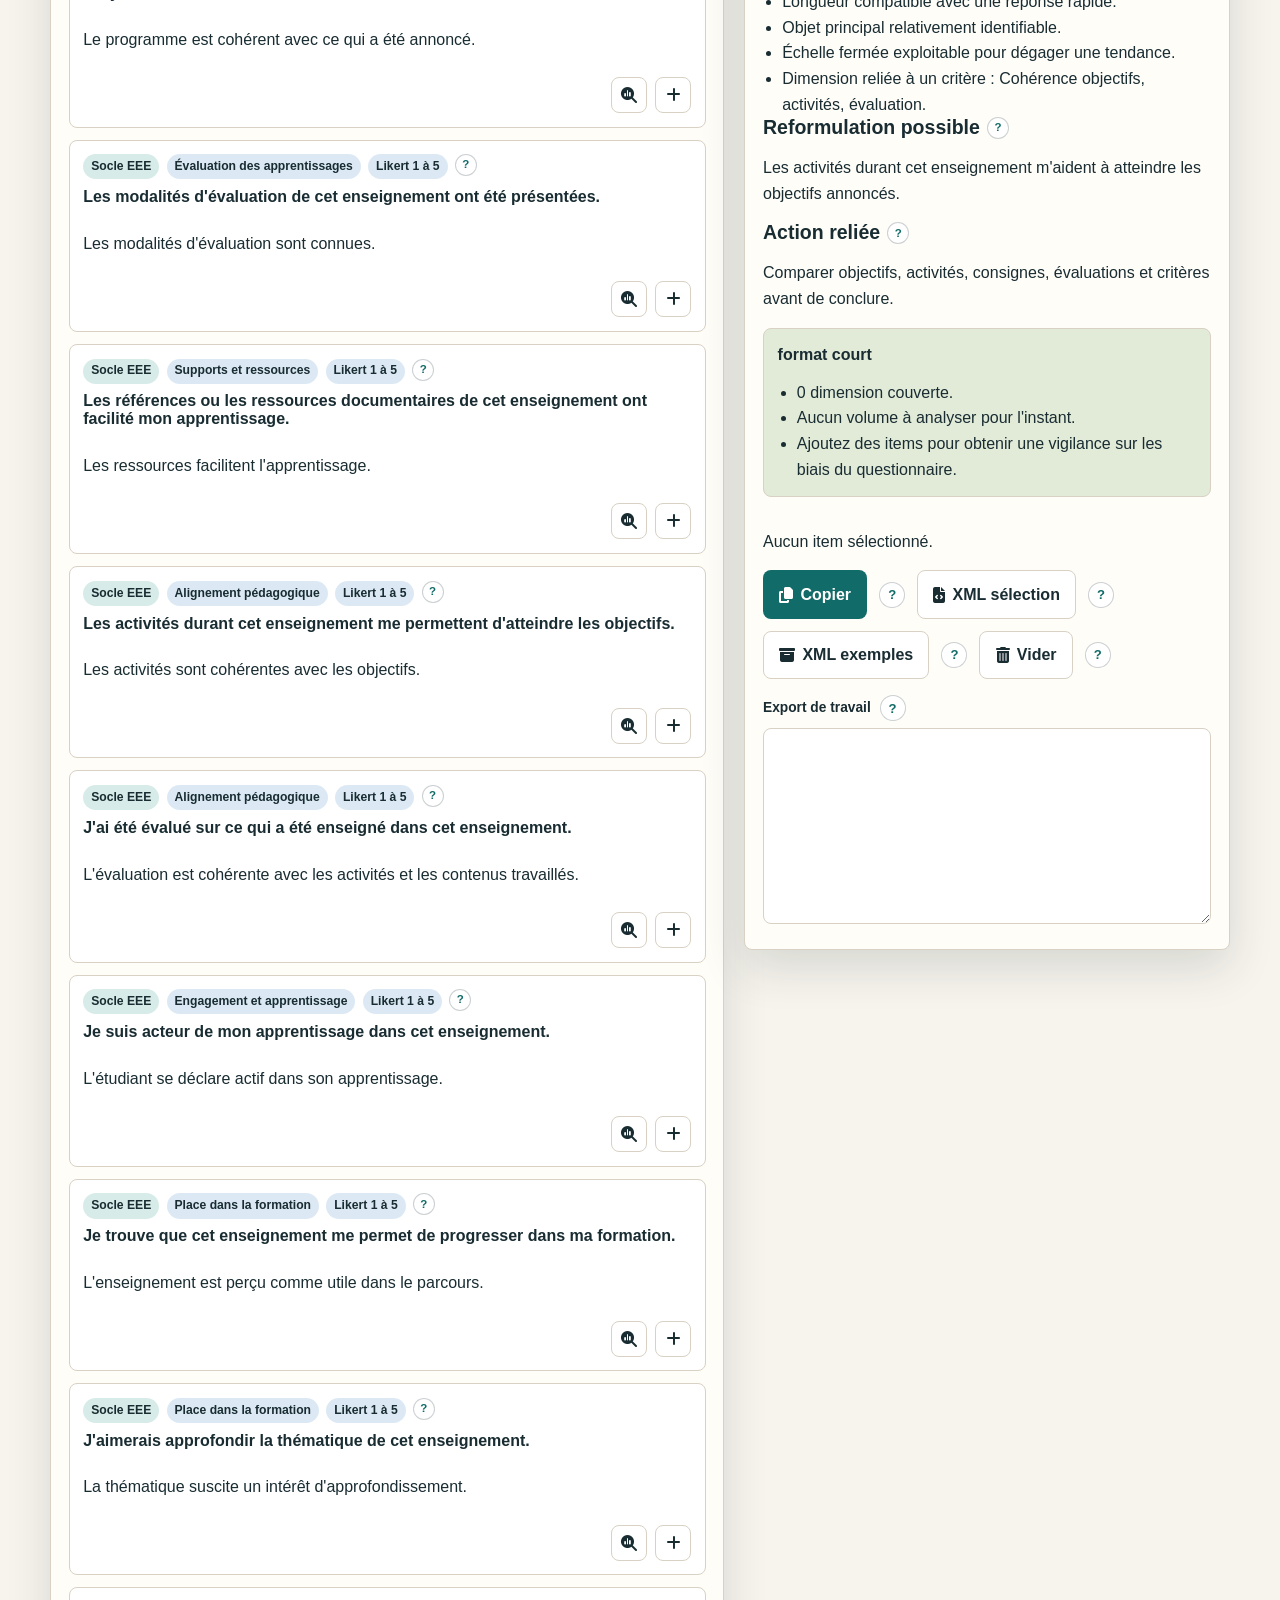
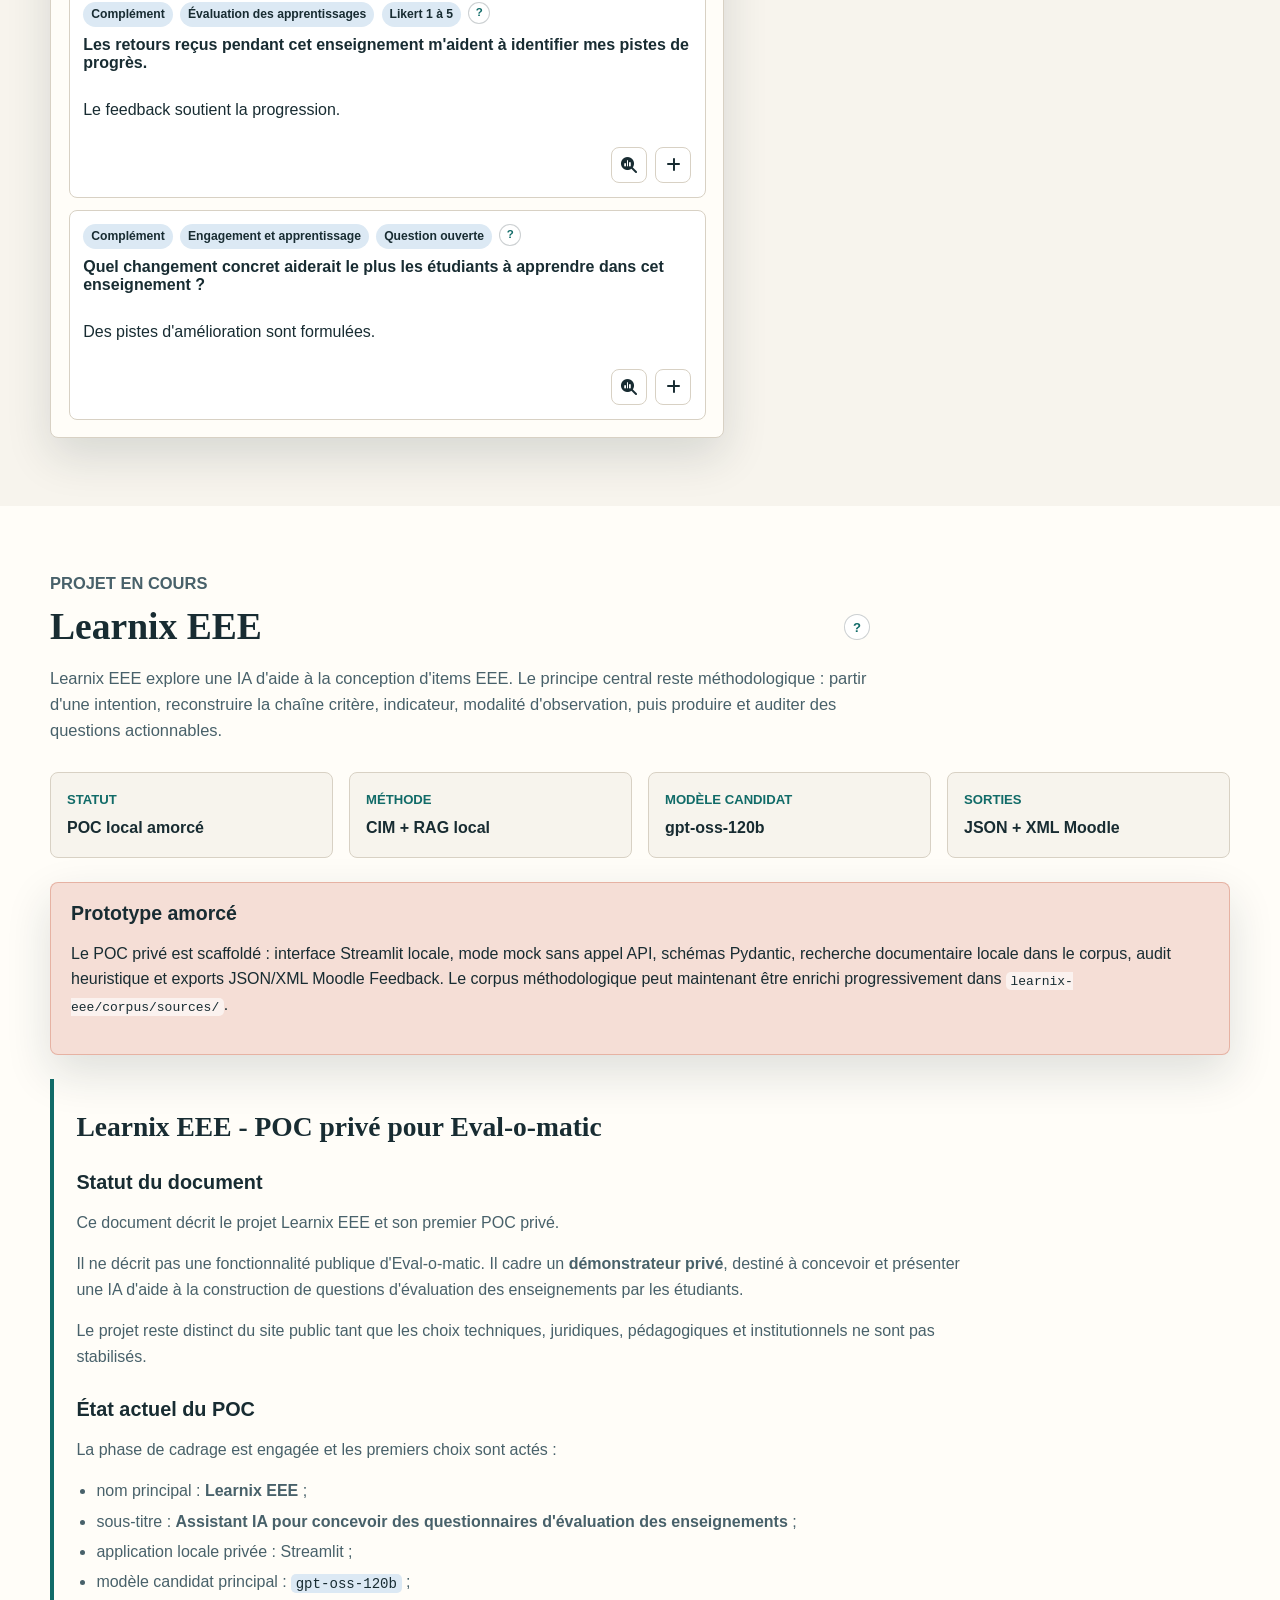
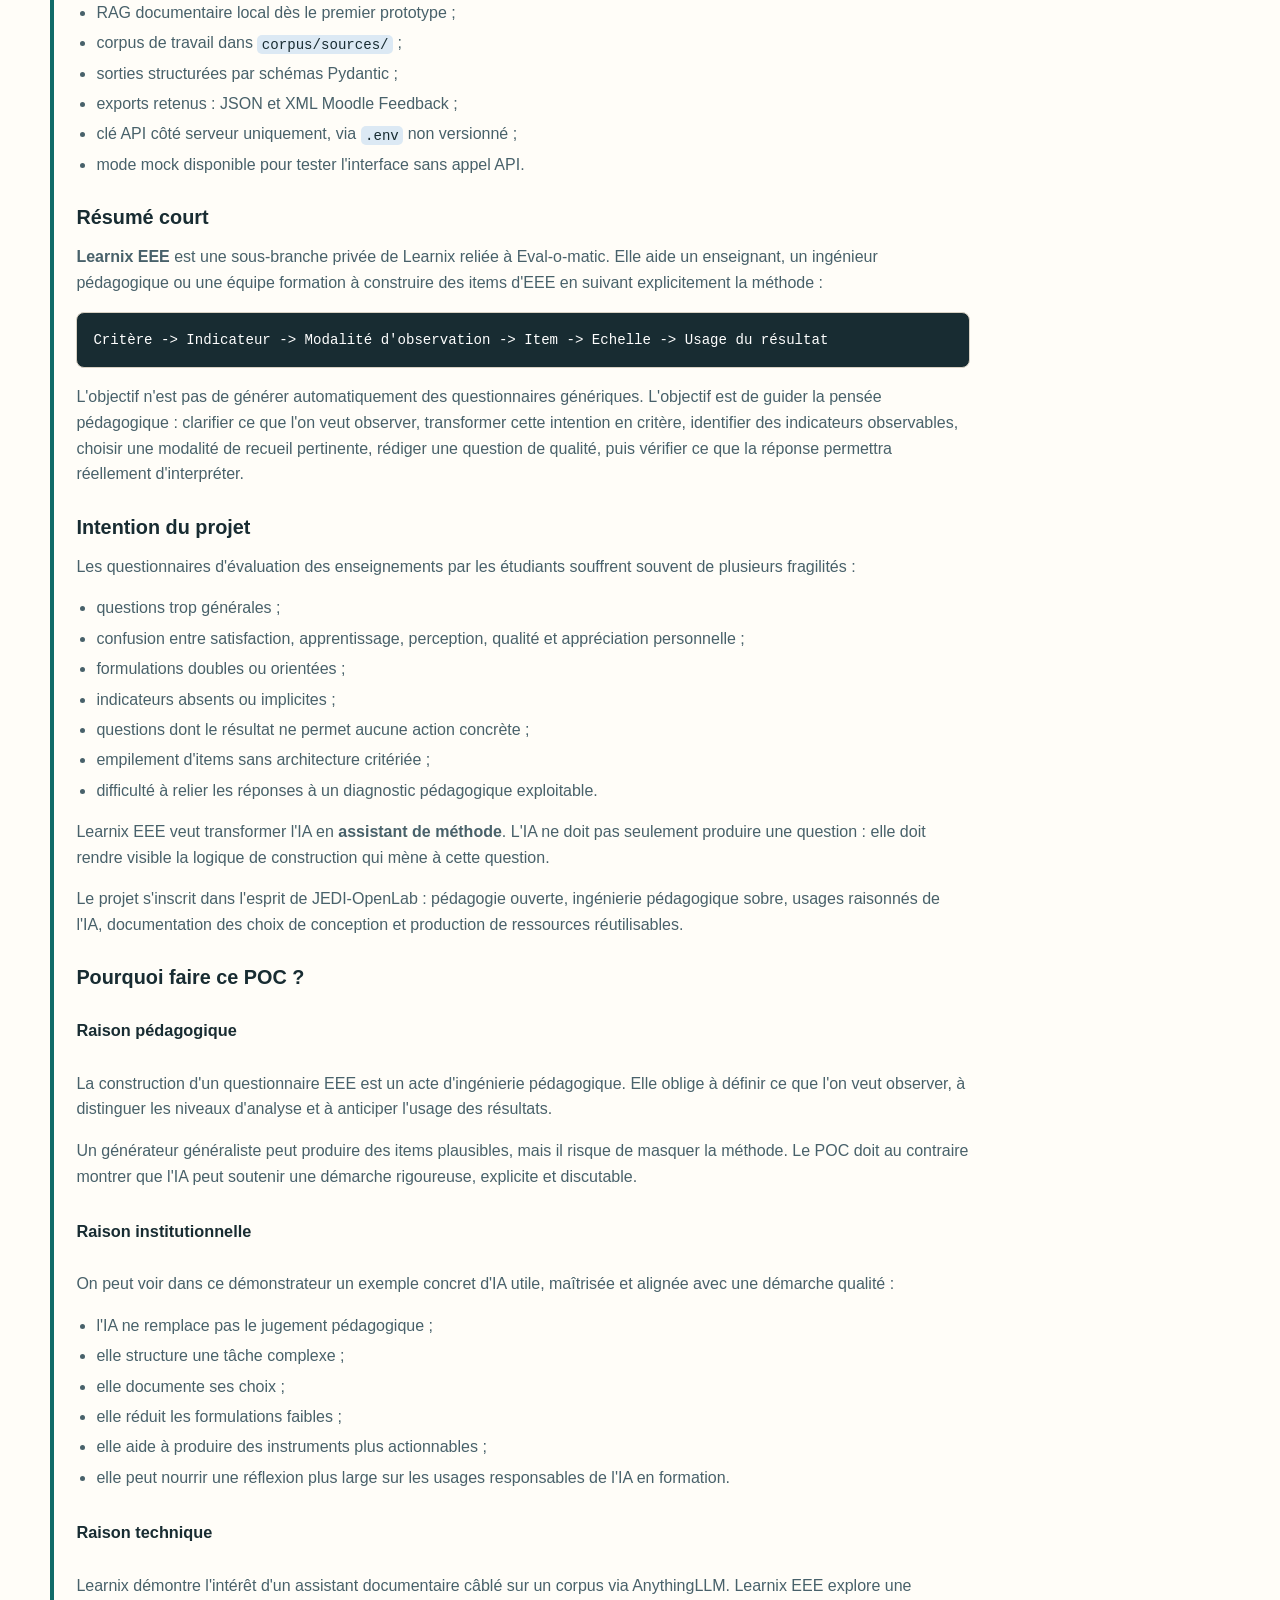
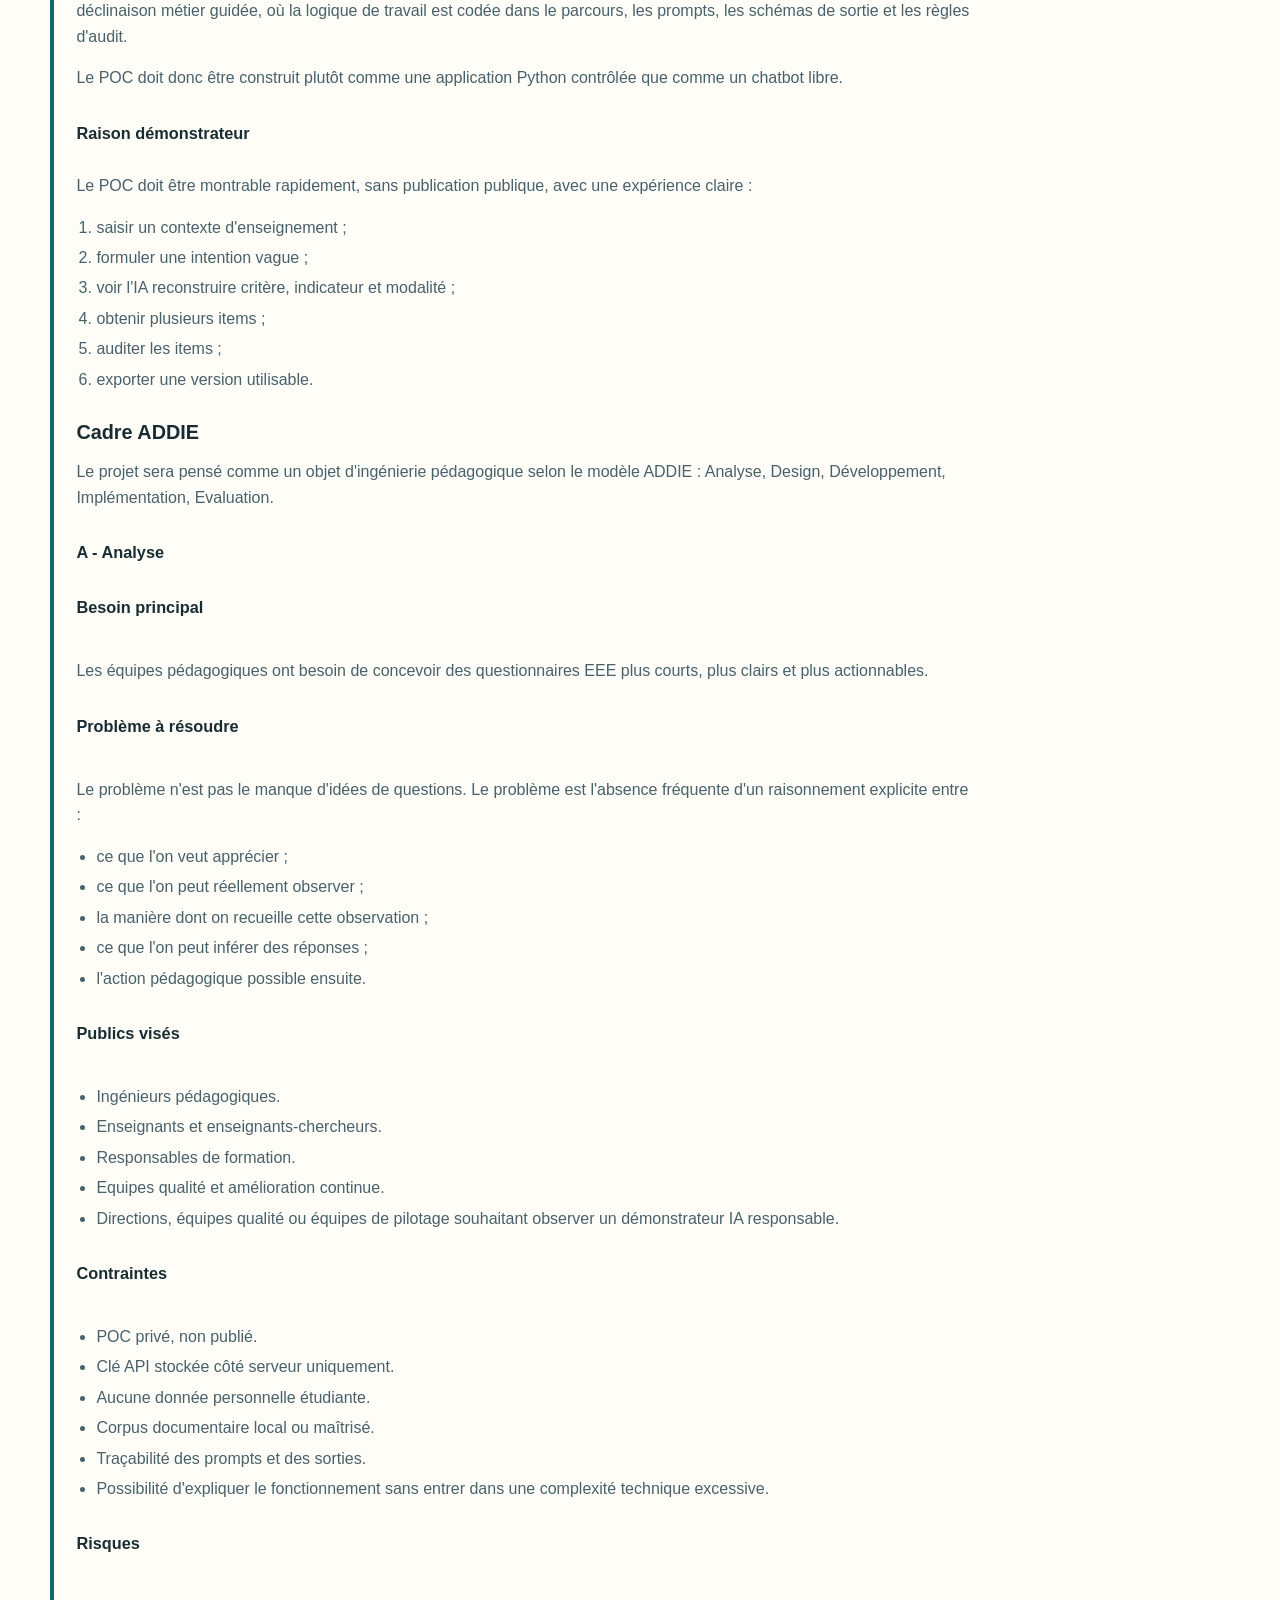
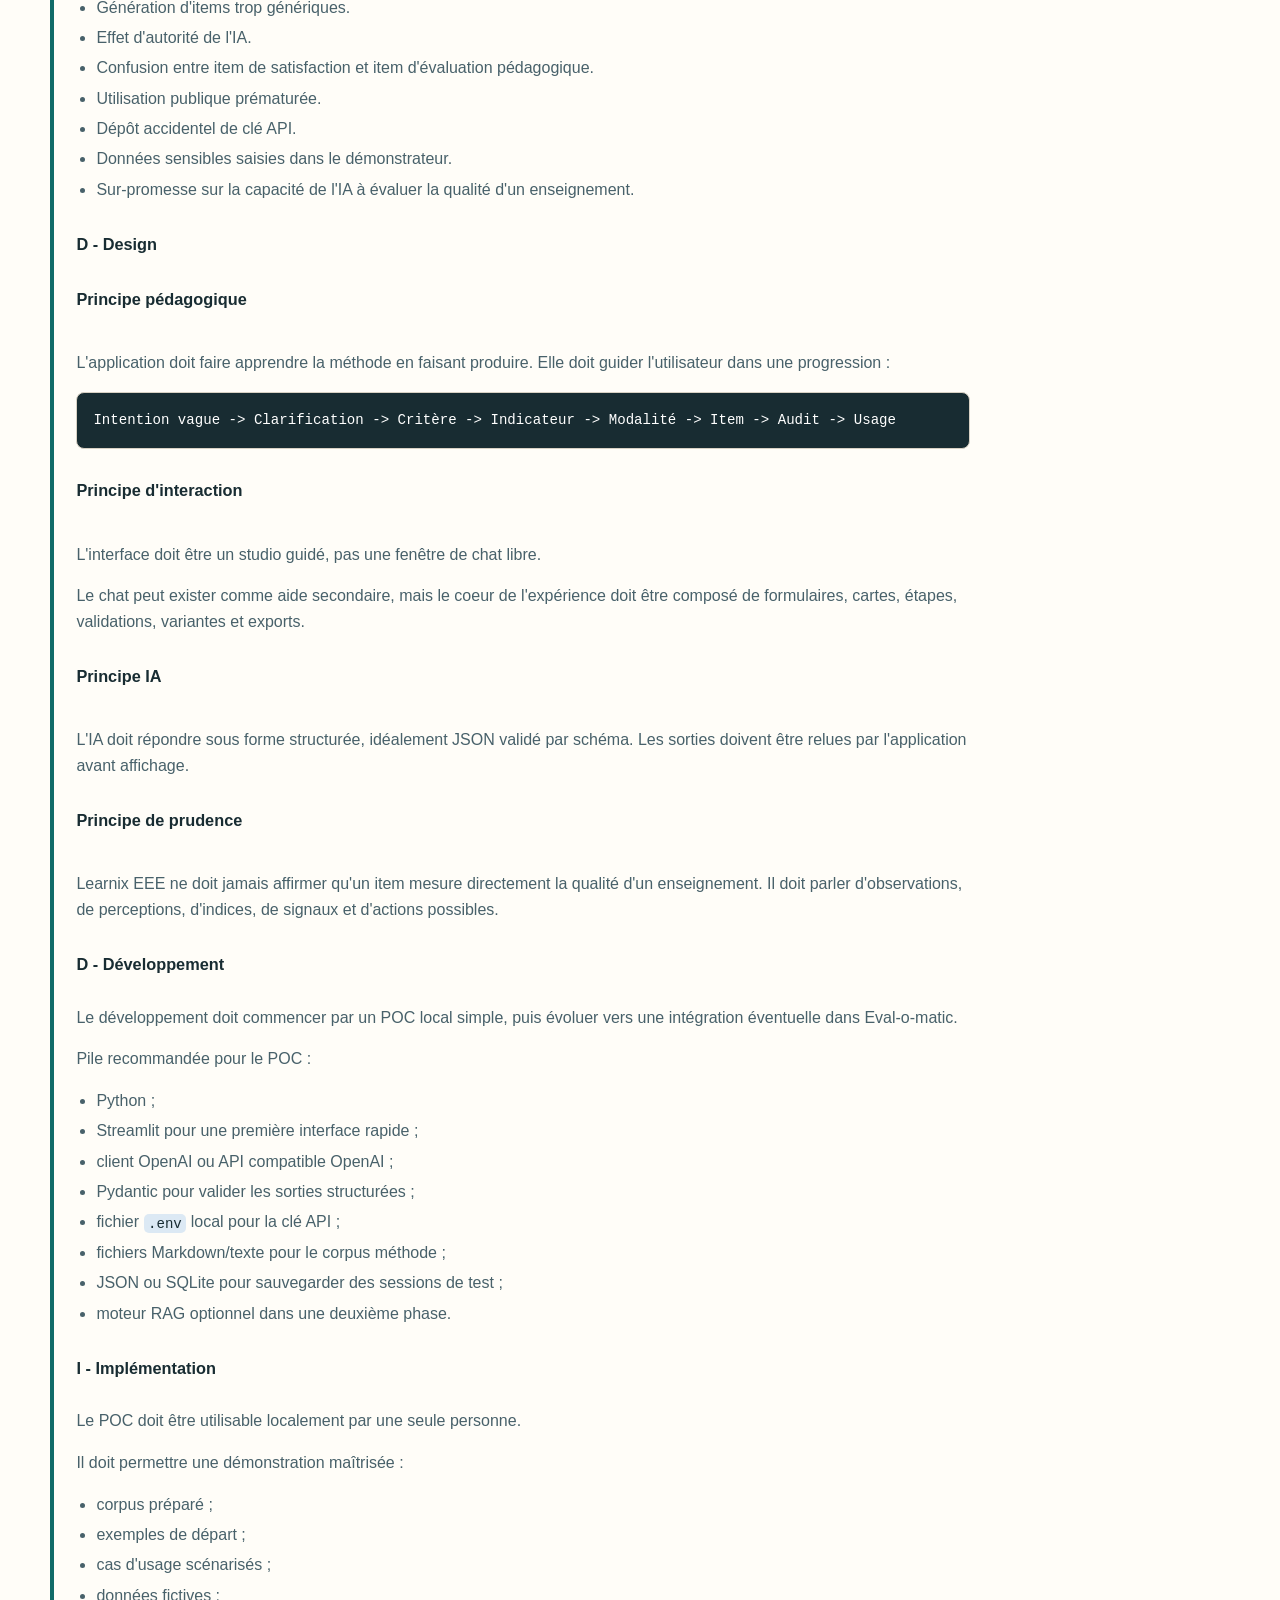
==== commit ca7ae652: "Add files via upload" ====
--- a/site/index.html
+++ b/site/index.html
@@ -12,7 +12,7 @@
     <link rel="icon" type="image/png" sizes="32x32" href="https://jedi-openlab.github.io/jedi/PIX/favicon-32.png">
     <link rel="apple-touch-icon" href="https://jedi-openlab.github.io/jedi/PIX/favicon-180.png">
     <link rel="stylesheet" href="https://cdn.jsdelivr.net/npm/@fortawesome/fontawesome-free@6.5.2/css/all.min.css">
-    <link rel="stylesheet" href="assets/styles.css?v=2026-05-23.8">
+    <link rel="stylesheet" href="assets/styles.css?v=2026-05-23.9">
   </head>
   <body>
     <a class="skip-link" href="#contenu">Aller au contenu</a>
@@ -481,50 +481,75 @@
           <div class="section-heading">
             <p class="kicker">Projet en cours</p>
             <div class="heading-with-help">
-              <h2>Eval-o-matic Studio IA</h2>
-              <button class="help-button" type="button" aria-label="Aide : projet en cours" data-help-title="Projet en cours" data-help-body="Cette section présente le démonstrateur privé envisagé pour accompagner la conception d'items EEE avec une IA guidée par la méthode critère, indicateur et modalité d'observation.">?</button>
+              <h2>Learnix EEE</h2>
+              <button class="help-button" type="button" aria-label="Aide : projet en cours" data-help-title="Projet en cours" data-help-body="Cette section présente le démonstrateur privé Learnix EEE, conçu pour accompagner la conception d'items EEE avec une IA guidée par la méthode critère, indicateur et modalité d'observation.">?</button>
             </div>
             <p>
-              Le Studio IA CIM explore une IA d'aide à la conception d'items EEE. Le principe central reste
+              Learnix EEE explore une IA d'aide à la conception d'items EEE. Le principe central reste
               méthodologique : partir d'une intention, reconstruire la chaîne critère, indicateur, modalité
               d'observation, puis produire et auditer des questions actionnables.
             </p>
           </div>
 
-          <div class="project-signal-grid" aria-label="Repères du projet Studio IA CIM">
+          <div class="project-signal-grid" aria-label="Repères du projet Learnix EEE">
             <article class="project-signal">
               <strong>Statut</strong>
-              <span>Démonstrateur privé</span>
+              <span>POC local amorcé</span>
             </article>
             <article class="project-signal">
               <strong>Méthode</strong>
-              <span>Critère → Indicateur → Modalité</span>
+              <span>CIM + RAG local</span>
             </article>
             <article class="project-signal">
-              <strong>IA</strong>
-              <span>Assistant de méthode</span>
+              <strong>Modèle candidat</strong>
+              <span>gpt-oss-120b</span>
             </article>
             <article class="project-signal">
               <strong>Sorties</strong>
-              <span>Items, audit, exports</span>
-            </article>
-          </div>
-
-          <article class="spec-document" id="projectSpecDocument" aria-label="Spécifications du Studio IA CIM"></article>
+              <span>JSON + XML Moodle</span>
+            </article>
+          </div>
+
+          <article class="wide-note accent-note project-update">
+            <h3>Prototype amorcé</h3>
+            <p>
+              Le POC privé est scaffoldé : interface Streamlit locale, mode mock sans appel API,
+              schémas Pydantic, recherche documentaire locale dans le corpus, audit heuristique
+              et exports JSON/XML Moodle Feedback. Le corpus méthodologique peut maintenant être enrichi
+              progressivement dans <code>learnix-eee/corpus/sources/</code>.
+            </p>
+          </article>
+
+          <article class="spec-document" id="projectSpecDocument" aria-label="Spécifications de Learnix EEE"></article>
           <script type="text/plain" id="projectSpecMarkdown">
-# Studio IA CIM - POC privé pour Eval-o-matic
+# Learnix EEE - POC privé pour Eval-o-matic
 
 ## Statut du document
 
-Ce document prépare un futur projet séparé.
+Ce document décrit le projet Learnix EEE et son premier POC privé.
 
 Il ne décrit pas une fonctionnalité publique d'Eval-o-matic. Il cadre un **démonstrateur privé**, destiné à concevoir et présenter une IA d'aide à la construction de questions d'évaluation des enseignements par les étudiants.
 
-Le projet doit rester distinct du site public tant que les choix techniques, juridiques, pédagogiques et institutionnels ne sont pas stabilisés.
+Le projet reste distinct du site public tant que les choix techniques, juridiques, pédagogiques et institutionnels ne sont pas stabilisés.
+
+## État actuel du POC
+
+La phase de cadrage est engagée et les premiers choix sont actés :
+
+- nom principal : **Learnix EEE** ;
+- sous-titre : **Assistant IA pour concevoir des questionnaires d'évaluation des enseignements** ;
+- application locale privée : Streamlit ;
+- modèle candidat principal : `gpt-oss-120b` ;
+- RAG documentaire local dès le premier prototype ;
+- corpus de travail dans `corpus/sources/` ;
+- sorties structurées par schémas Pydantic ;
+- exports retenus : JSON et XML Moodle Feedback ;
+- clé API côté serveur uniquement, via `.env` non versionné ;
+- mode mock disponible pour tester l'interface sans appel API.
 
 ## Résumé court
 
-Le **Studio IA CIM** est un futur module privé d'Eval-o-matic. Il aidera un enseignant, un ingénieur pédagogique ou une équipe formation à construire des items d'EEE en suivant explicitement la méthode :
+**Learnix EEE** est une sous-branche privée de Learnix reliée à Eval-o-matic. Elle aide un enseignant, un ingénieur pédagogique ou une équipe formation à construire des items d'EEE en suivant explicitement la méthode :
 
 ```text
 Critère -> Indicateur -> Modalité d'observation -> Item -> Echelle -> Usage du résultat
@@ -544,7 +569,7 @@
 - empilement d'items sans architecture critériée ;
 - difficulté à relier les réponses à un diagnostic pédagogique exploitable.
 
-Le Studio IA CIM veut transformer l'IA en **assistant de méthode**. L'IA ne doit pas seulement produire une question : elle doit rendre visible la logique de construction qui mène à cette question.
+Learnix EEE veut transformer l'IA en **assistant de méthode**. L'IA ne doit pas seulement produire une question : elle doit rendre visible la logique de construction qui mène à cette question.
 
 Le projet s'inscrit dans l'esprit de JEDI-OpenLab : pédagogie ouverte, ingénierie pédagogique sobre, usages raisonnés de l'IA, documentation des choix de conception et production de ressources réutilisables.
 
@@ -569,7 +594,7 @@
 
 ### Raison technique
 
-Learnix démontre l'intérêt d'un assistant documentaire câblé sur un corpus via AnythingLLM. Le Studio IA CIM explore autre chose : un **studio métier guidé**, où la logique de travail est codée dans le parcours, les prompts, les schémas de sortie et les règles d'audit.
+Learnix démontre l'intérêt d'un assistant documentaire câblé sur un corpus via AnythingLLM. Learnix EEE explore une déclinaison métier guidée, où la logique de travail est codée dans le parcours, les prompts, les schémas de sortie et les règles d'audit.
 
 Le POC doit donc être construit plutôt comme une application Python contrôlée que comme un chatbot libre.
 
@@ -610,7 +635,7 @@
 - Enseignants et enseignants-chercheurs.
 - Responsables de formation.
 - Equipes qualité et amélioration continue.
-- Direction ou équipes de pilotage souhaitant observer un démonstrateur IA responsable.
+- Directions, équipes qualité ou équipes de pilotage souhaitant observer un démonstrateur IA responsable.
 
 #### Contraintes
 
@@ -653,7 +678,7 @@
 
 #### Principe de prudence
 
-Le Studio IA CIM ne doit jamais affirmer qu'un item mesure directement la qualité d'un enseignement. Il doit parler d'observations, de perceptions, d'indices, de signaux et d'actions possibles.
+Learnix EEE ne doit jamais affirmer qu'un item mesure directement la qualité d'un enseignement. Il doit parler d'observations, de perceptions, d'indices, de signaux et d'actions possibles.
 
 ### D - Développement
 
@@ -727,7 +752,7 @@
 - Expliquer la logique CIM retenue.
 - Recommander une échelle ou une modalité de réponse.
 - Construire une mini-banque d'items validés.
-- Exporter des items en texte, JSON et, à terme, XML Moodle Feedback.
+- Exporter des items en JSON et XML Moodle Feedback.
 
 ### Objectifs techniques
 
@@ -741,7 +766,7 @@
 
 - Montrer un usage responsable et concret de l'IA en ingénierie pédagogique.
 - Montrer que l'IA peut soutenir une méthode plutôt que remplacer l'expertise.
-- Fournir un support de discussion à la Direction de Centrale Lille.
+- Fournir un support de discussion à une direction ou une équipe de pilotage.
 - Tester l'acceptabilité d'un studio IA privé avant toute réflexion de déploiement.
 
 ## Périmètre
@@ -754,7 +779,7 @@
 - Utilisation d'un corpus méthode.
 - Prompts spécialisés EEE.
 - Sorties structurées.
-- Export texte et JSON.
+- Export JSON et XML Moodle Feedback.
 - Scénarios de démonstration.
 - Documentation complète.
 
@@ -962,10 +987,8 @@
 
 Exports attendus :
 
-- texte simple ;
-- Markdown ;
 - JSON structuré ;
-- XML Moodle Feedback dans une phase ultérieure.
+- XML Moodle Feedback.
 
 ## Spécifications fonctionnelles
 
@@ -1062,9 +1085,8 @@
 
 Exports minimum :
 
-- Markdown ;
 - JSON ;
-- presse-papiers.
+- XML Moodle Feedback.
 
 Exports souhaités ensuite :
 
@@ -1171,7 +1193,7 @@
 ### Phase 1 - POC local rapide
 
 ```text
-studio-ia-cim/
+learnix-eee/
   SPECIFICATIONS.md
   app/
     main.py
@@ -1182,6 +1204,8 @@
       cim_generator.py
       item_auditor.py
       exporter.py
+      moodle_feedback.py
+      rag_retriever.py
     prompts/
       system.md
       generation_cim.md
@@ -1201,6 +1225,8 @@
 - lancement local ;
 - aucune clé dans le front ;
 - sauvegarde locale.
+- RAG documentaire minimal dès le premier prototype ;
+- export JSON et XML Moodle Feedback dès le premier prototype.
 
 ### Phase 2 - POC renforcé
 
@@ -1440,15 +1466,17 @@
 
 ### Démo 3 - Export
 
-L'utilisateur sélectionne trois items, les exporte en Markdown et JSON, puis montre comment ces items pourraient rejoindre Eval-o-matic.
+L'utilisateur sélectionne trois items, les exporte en JSON et XML Moodle Feedback, puis montre comment ces items pourraient rejoindre Eval-o-matic.
 
 ## Feuille de route
 
 ### Phase 0 - Cadrage
 
-- Valider le nom du POC.
-- Choisir Streamlit ou FastAPI.
-- Sélectionner cinq à dix documents méthode.
+- Nom retenu : Learnix EEE.
+- Stack initiale retenue : Streamlit, Python, Pydantic.
+- Modèle candidat principal : `gpt-oss-120b`.
+- Exports prioritaires retenus : JSON et XML Moodle Feedback.
+- Sélectionner cinq à dix documents méthode pour enrichir le corpus.
 - Rédiger trois scénarios de démonstration.
 
 ### Phase 1 - Prototype minimal
@@ -1457,7 +1485,7 @@
 - Formulaire contexte.
 - Génération CIM.
 - Audit simple.
-- Export Markdown/JSON.
+- Export JSON/XML Moodle Feedback.
 
 ### Phase 2 - Qualité pédagogique
 
@@ -1474,7 +1502,7 @@
 - Citer les sources internes utilisées.
 - Tester avec et sans RAG.
 
-### Phase 4 - Démonstration Direction
+### Phase 4 - Démonstration de pilotage
 
 - Préparer scénario de 10 minutes.
 - Préparer cas fictifs.
@@ -1487,36 +1515,40 @@
 - Ajouter XML Moodle Feedback.
 - Prévoir un backend privé si l'intégration au site est souhaitée.
 
-## Noms possibles
-
-Noms orientés JEDI :
-
-- **Item-o-matic** ;
-- **CIM Studio** ;
-- **EEE Copilot** ;
-- **Questionnaire Studio IA** ;
-- **Eval-o-matic Studio IA**.
+## Nom retenu
+
+Nom principal :
+
+```text
+Learnix EEE
+```
+
+Sous-titre :
+
+```text
+Assistant IA pour concevoir des questionnaires d'évaluation des enseignements
+```
 
 Nom recommandé pour le dossier de travail :
 
 ```text
-studio-ia-cim
+learnix-eee
 ```
 
-Nom recommandé pour la démonstration :
+Méthode interne :
 
 ```text
-Eval-o-matic Studio IA
+CIM : Critère -> Indicateur -> Modalité d'observation
 ```
 
 ## Décisions ouvertes
 
-- Choisir Streamlit ou FastAPI pour le premier POC.
+- Valider Streamlit pour le premier POC.
 - Définir la structure exacte du corpus.
-- Choisir le modèle API.
+- Tester `gpt-oss-120b` comme modèle candidat principal, avec comparaison possible avec `llama-3.3-70b` et `mistral-medium-250523`.
 - Définir les premiers prompts.
 - Définir le schéma Pydantic.
-- Définir les exports prioritaires.
+- Stabiliser les exports JSON et XML Moodle Feedback.
 - Décider si l'audit doit produire un score numérique ou une appréciation qualitative.
 - Décider si les sessions doivent être sauvegardées par défaut.
 
@@ -1529,11 +1561,11 @@
 3. générer une chaîne CIM complète ;
 4. obtenir au moins trois variantes d'item ;
 5. auditer un item existant ;
-6. exporter une sélection en Markdown et JSON ;
+6. exporter une sélection en JSON et XML Moodle Feedback ;
 7. expliquer les limites de l'outil ;
 8. fonctionner sans exposer la clé API ;
 9. être compréhensible par une personne non technicienne ;
-10. servir de base à une démonstration devant la Direction.
+10. servir de base à une démonstration auprès d'une équipe de pilotage.
           </script>
         </div>
       </section>
@@ -1543,6 +1575,7 @@
     <footer class="footer-shell">
       <div class="shell footer-grid">
         <span class="footer-text"><i class="fa-solid fa-flask footer-icon" aria-hidden="true"></i><strong>JEDI-OpenLab</strong> · Pédagogie ouverte, conçue avec soin.</span>
+        <span class="footer-version">Version du site 2026-05-23.9</span>
       </div>
     </footer>
 
@@ -1555,6 +1588,6 @@
       </section>
     </div>
 
-    <script src="assets/app.js?v=2026-05-23.8"></script>
+    <script src="assets/app.js?v=2026-05-23.9"></script>
   </body>
 </html>
--- a/site/assets/styles.css
+++ b/site/assets/styles.css
@@ -603,6 +603,18 @@
   font-weight: 800;
 }
 
+.project-update {
+  margin-top: 0;
+  margin-bottom: 1.5rem;
+}
+
+.project-update code {
+  border-radius: 5px;
+  padding: 0.1rem 0.28rem;
+  color: var(--ink);
+  background: rgba(255, 255, 255, 0.62);
+}
+
 .info-card,
 .method-card {
   min-width: 0;
@@ -1018,6 +1030,12 @@
 .footer-icon {
   color: var(--amber-soft);
   font-size: 0.95rem;
+}
+
+.footer-version {
+  color: rgba(255, 255, 255, 0.74);
+  font-size: 0.82rem;
+  font-weight: 800;
 }
 
 .footer-shell strong,
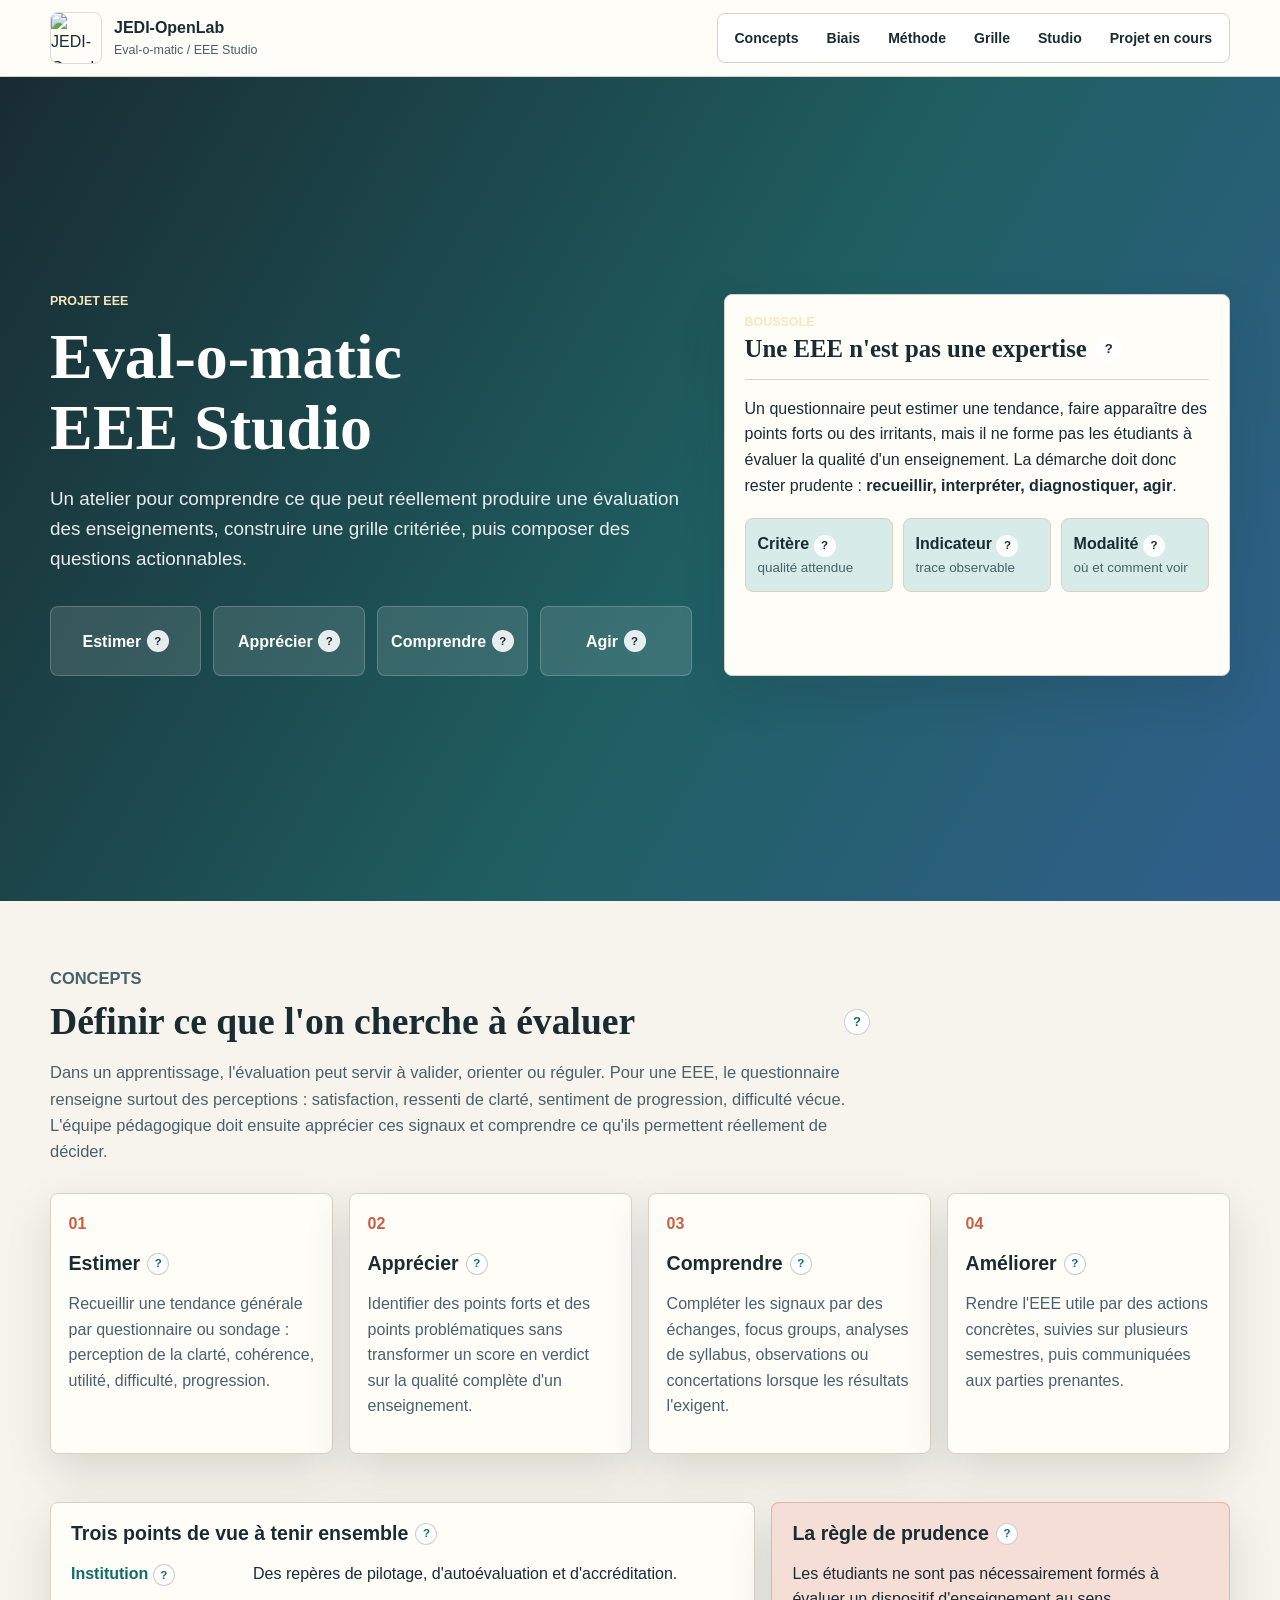
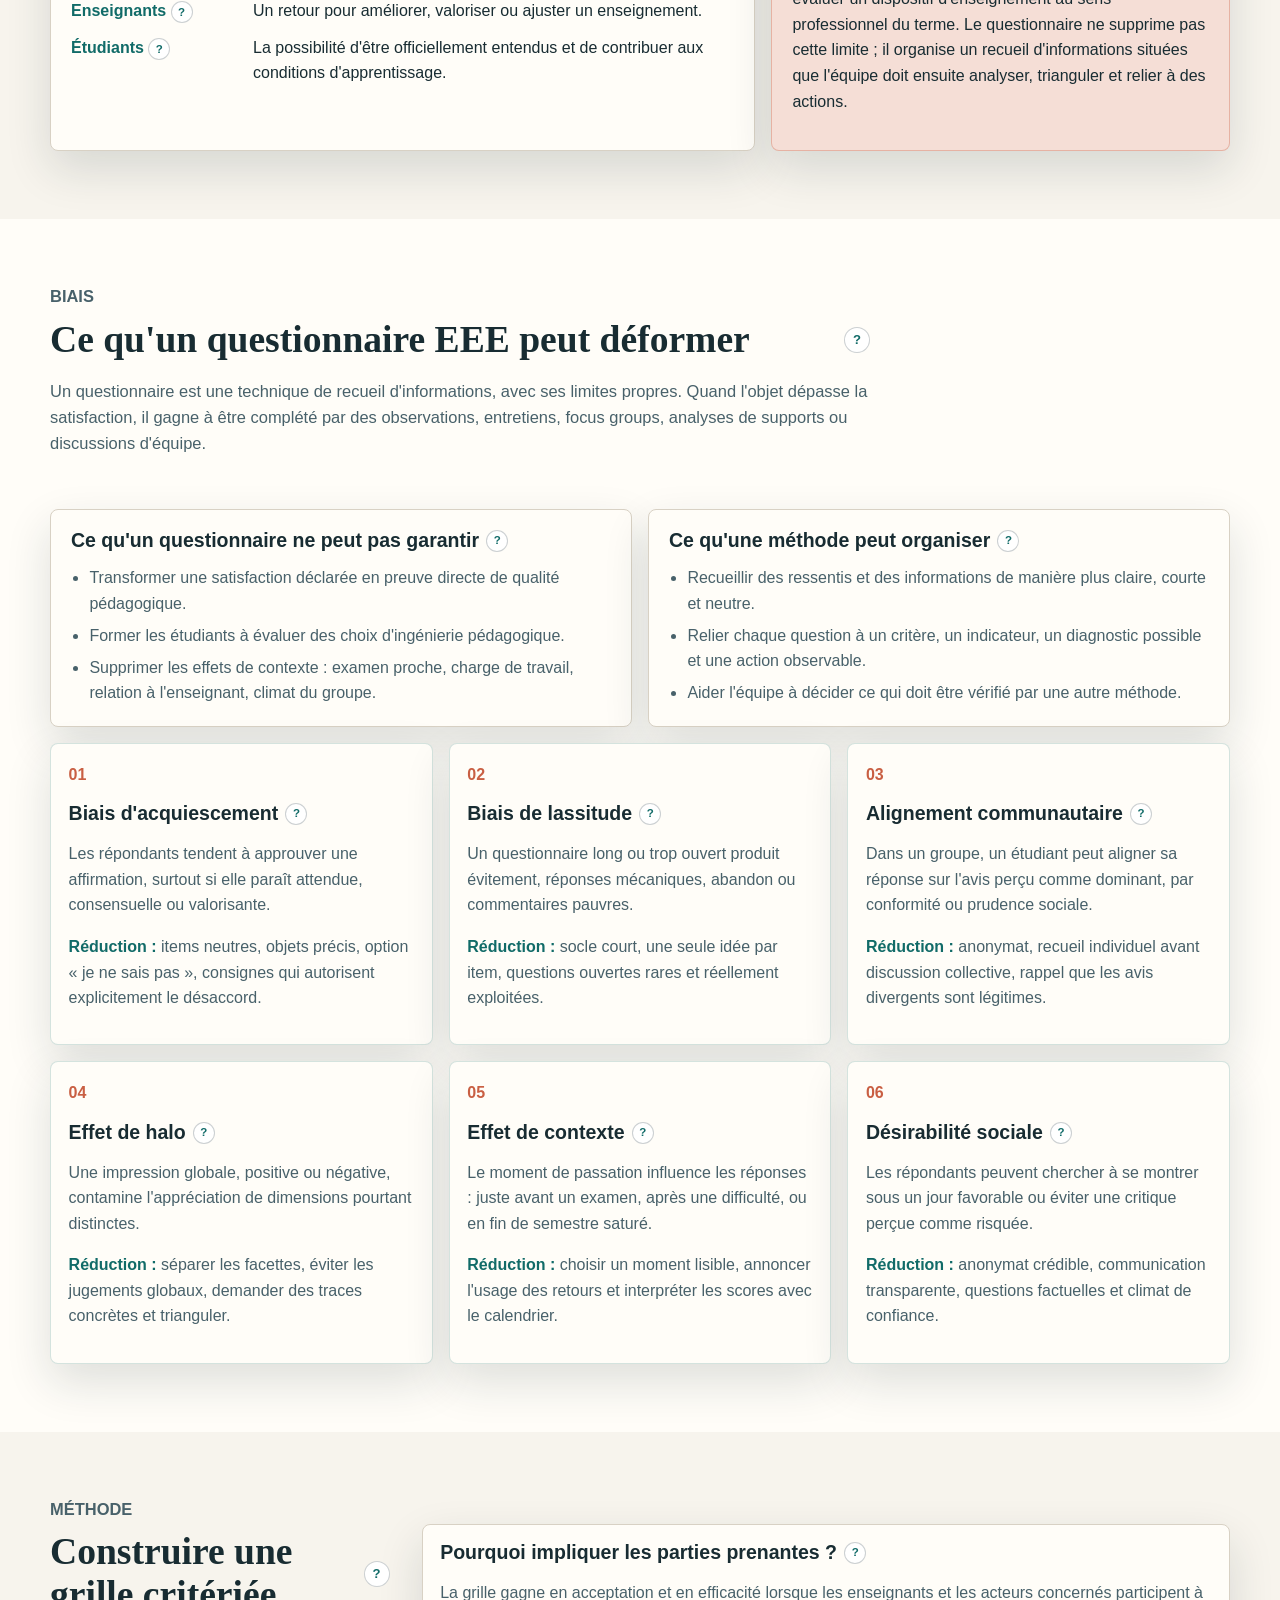
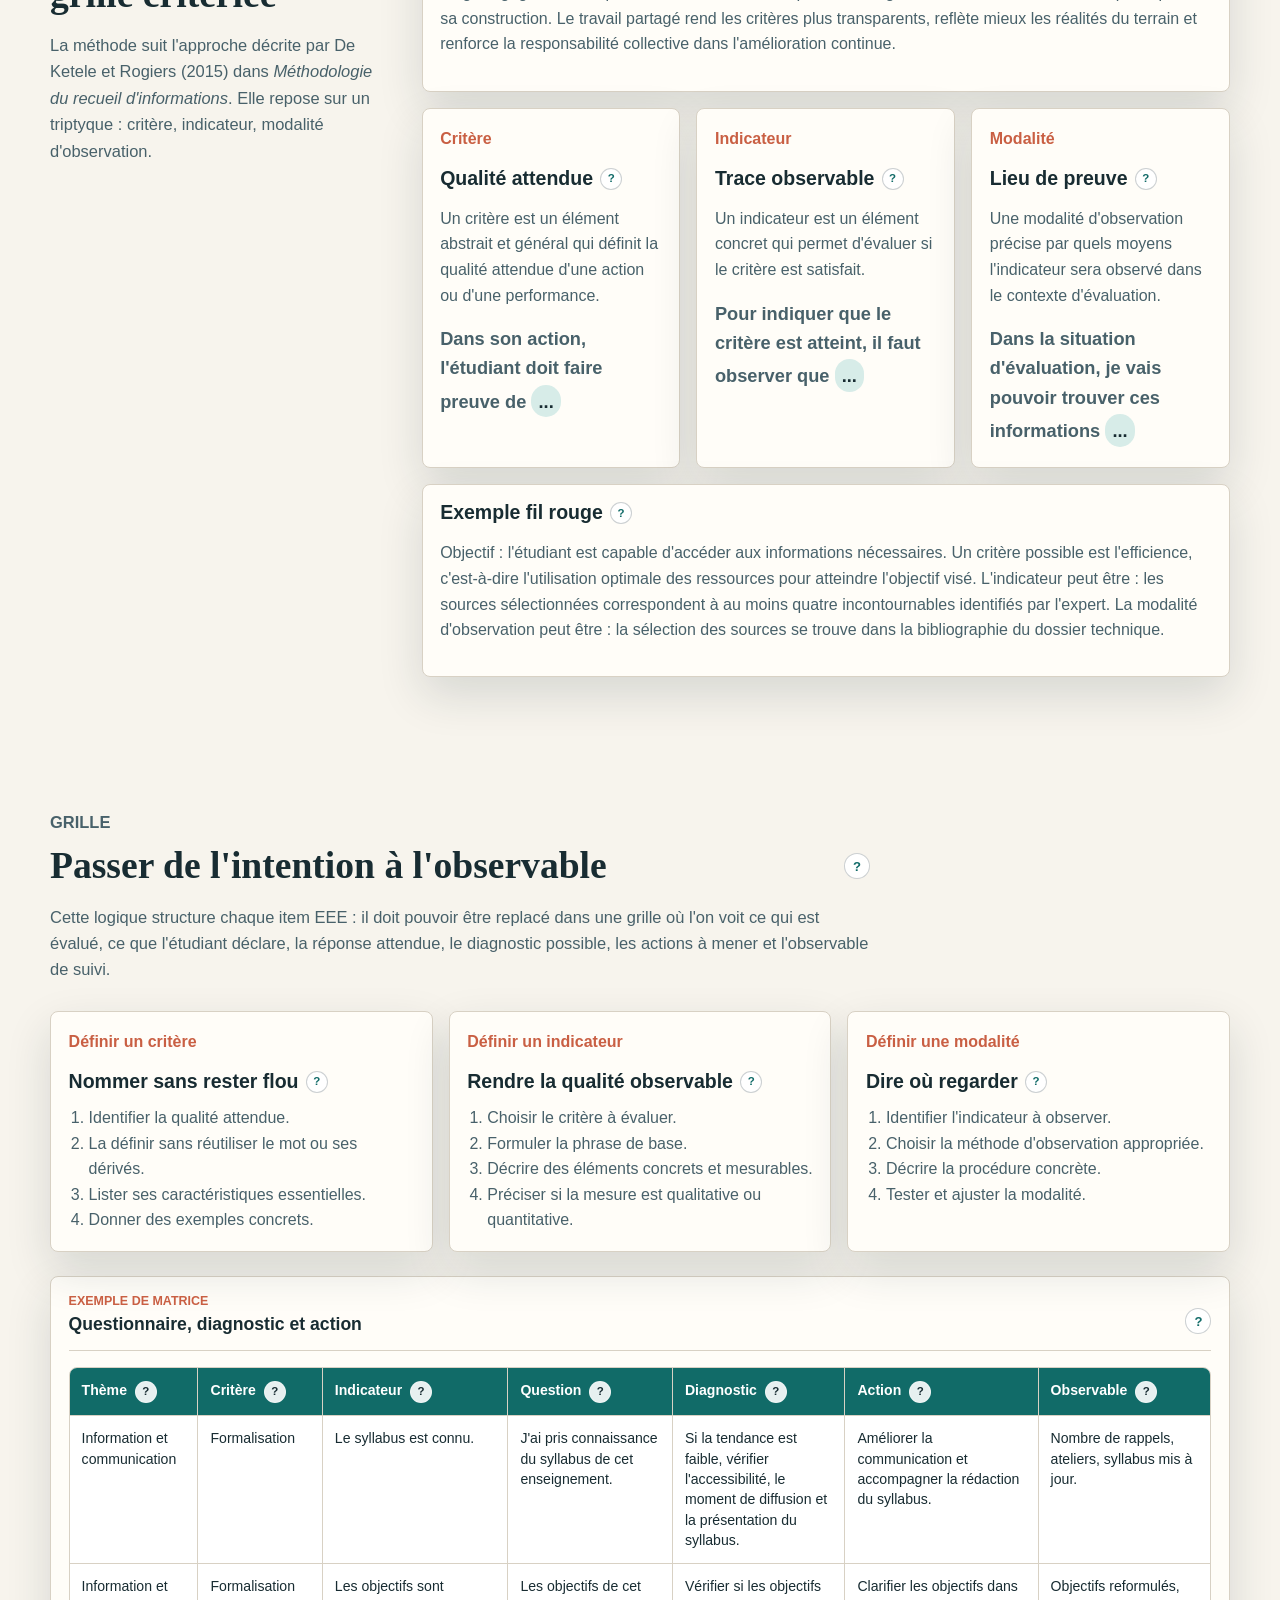
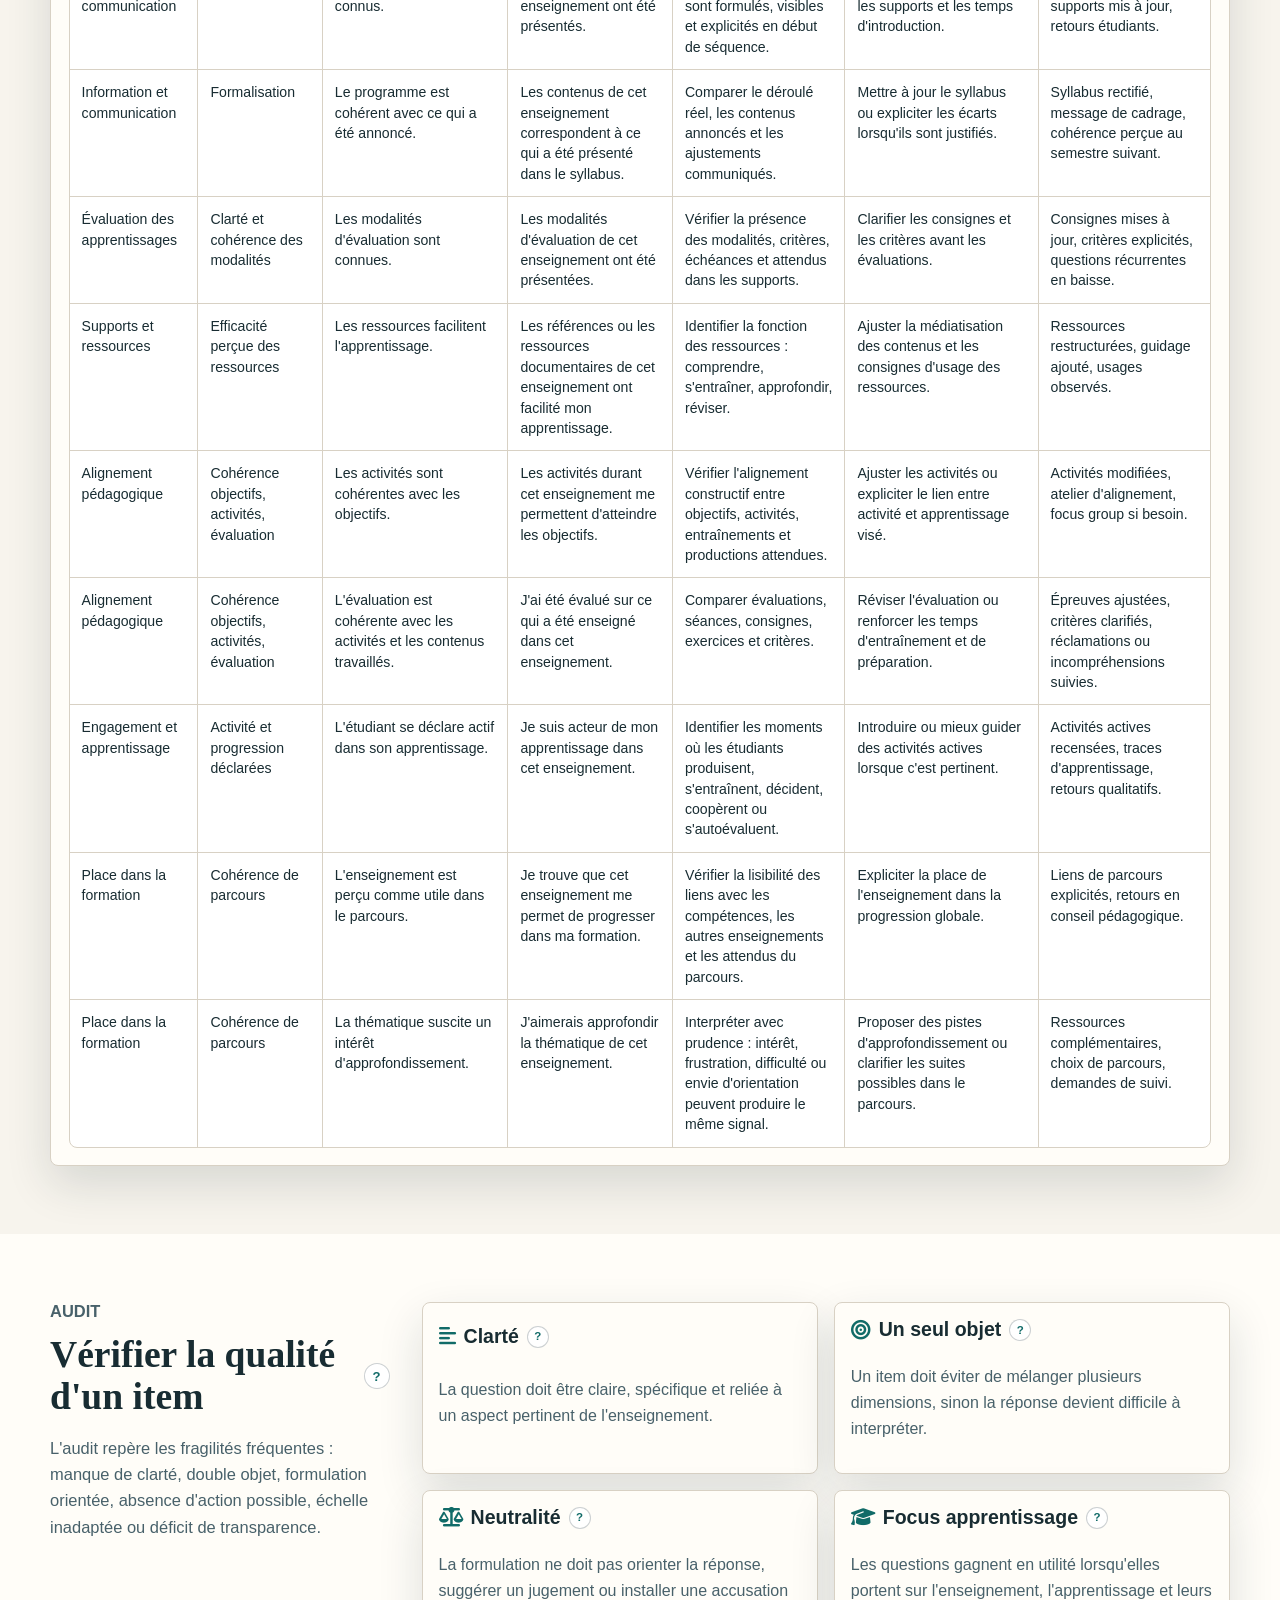
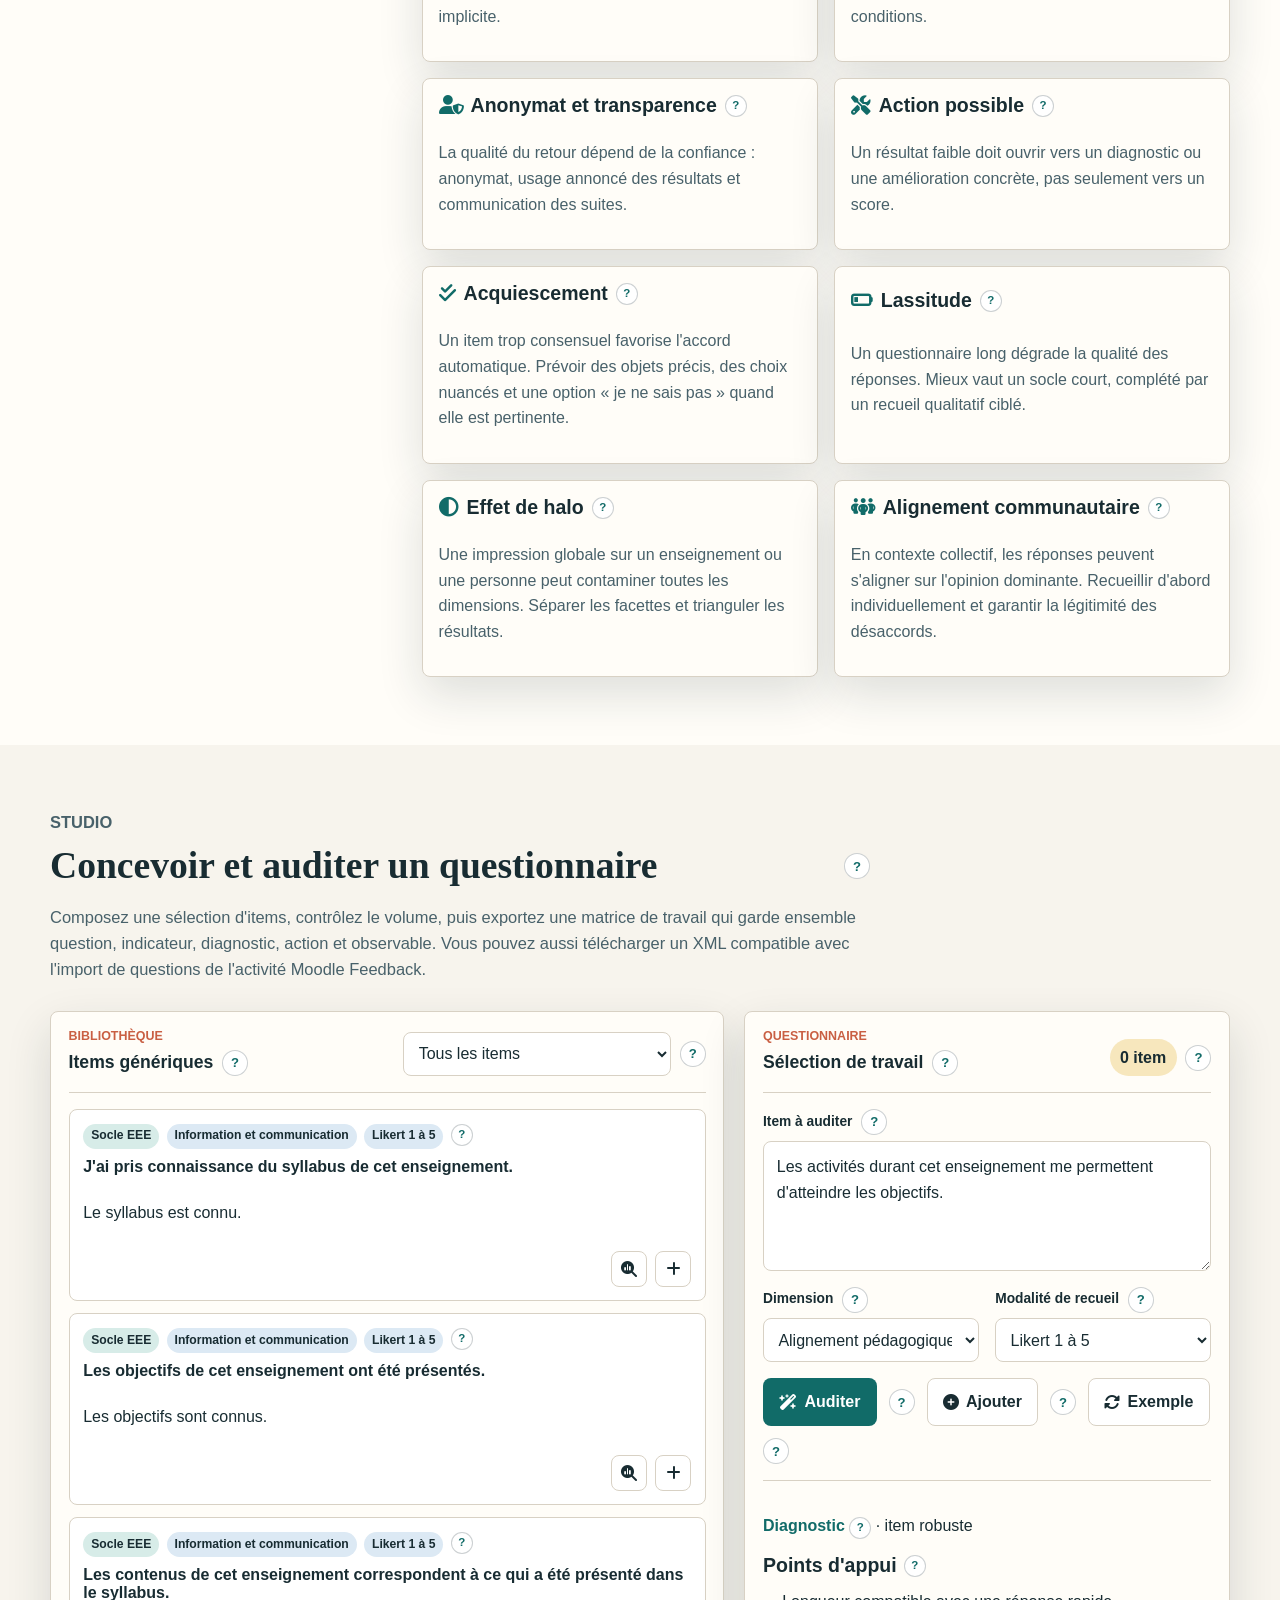
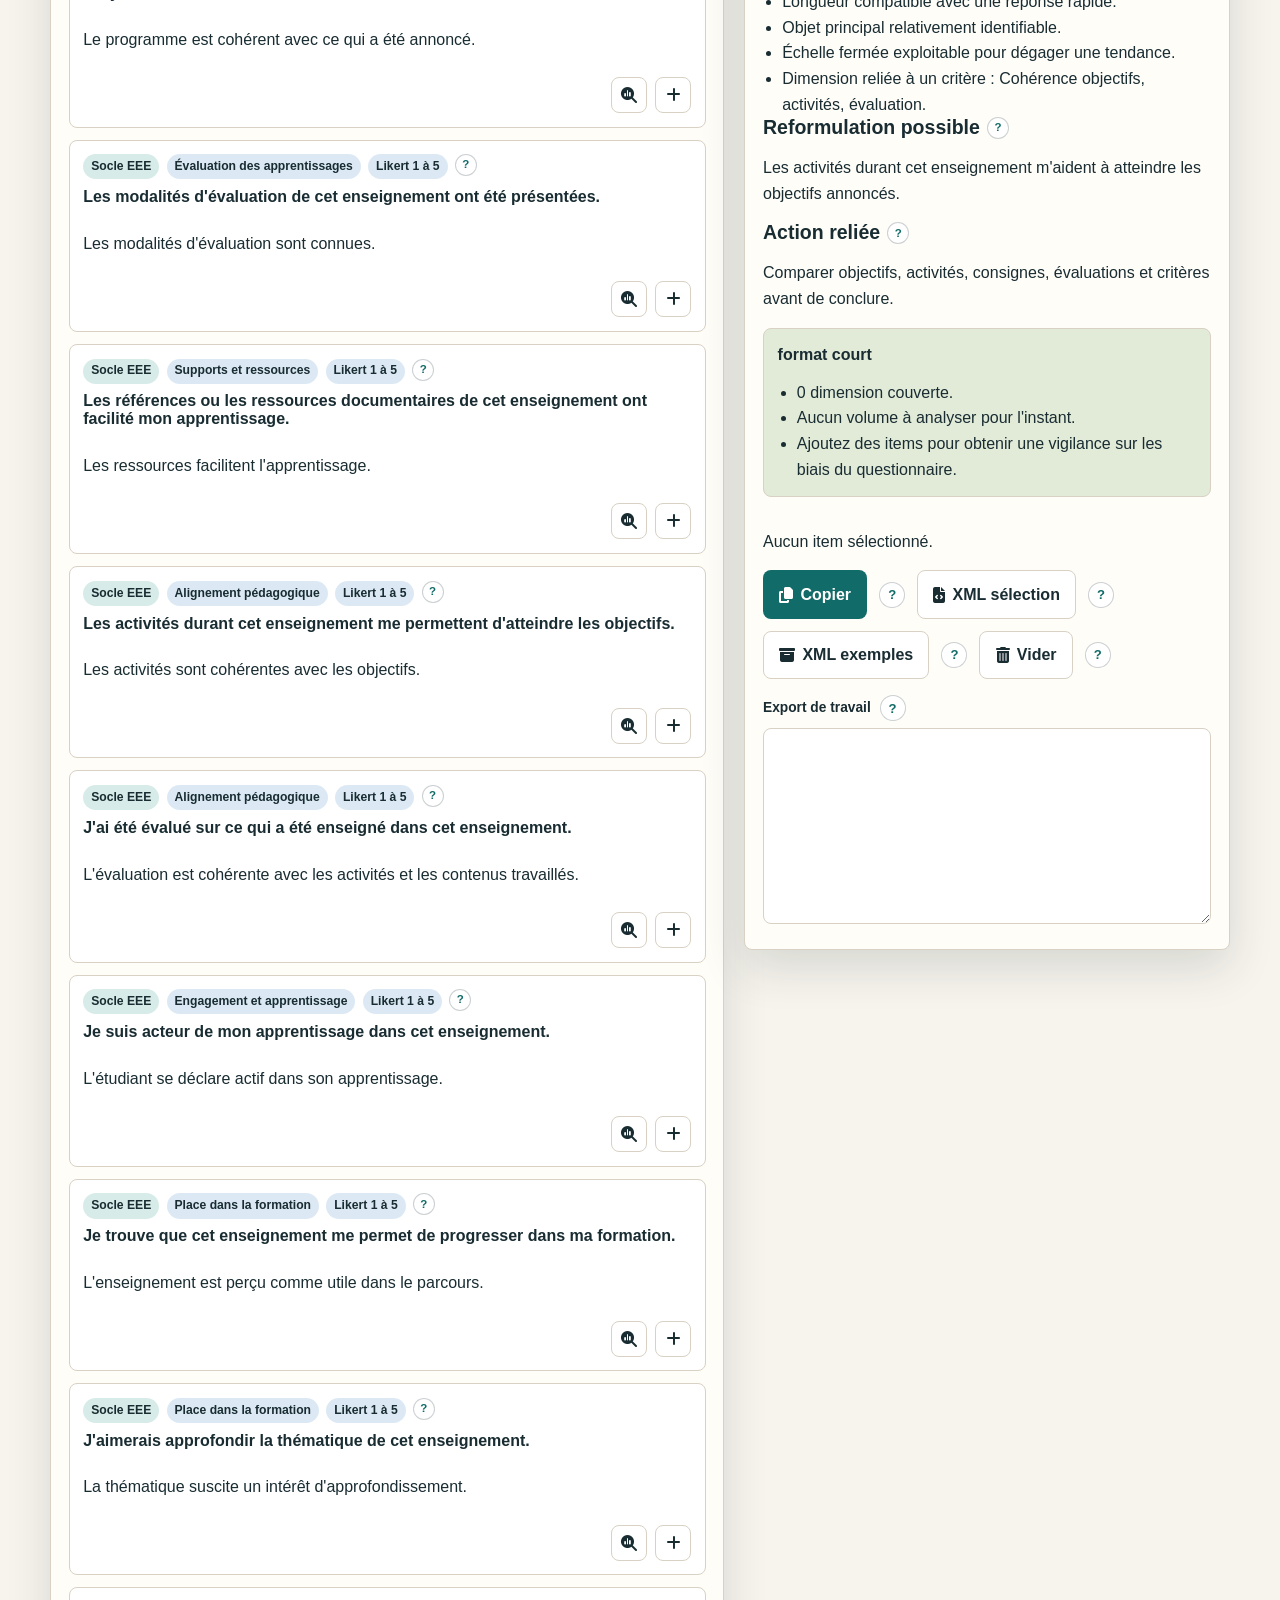
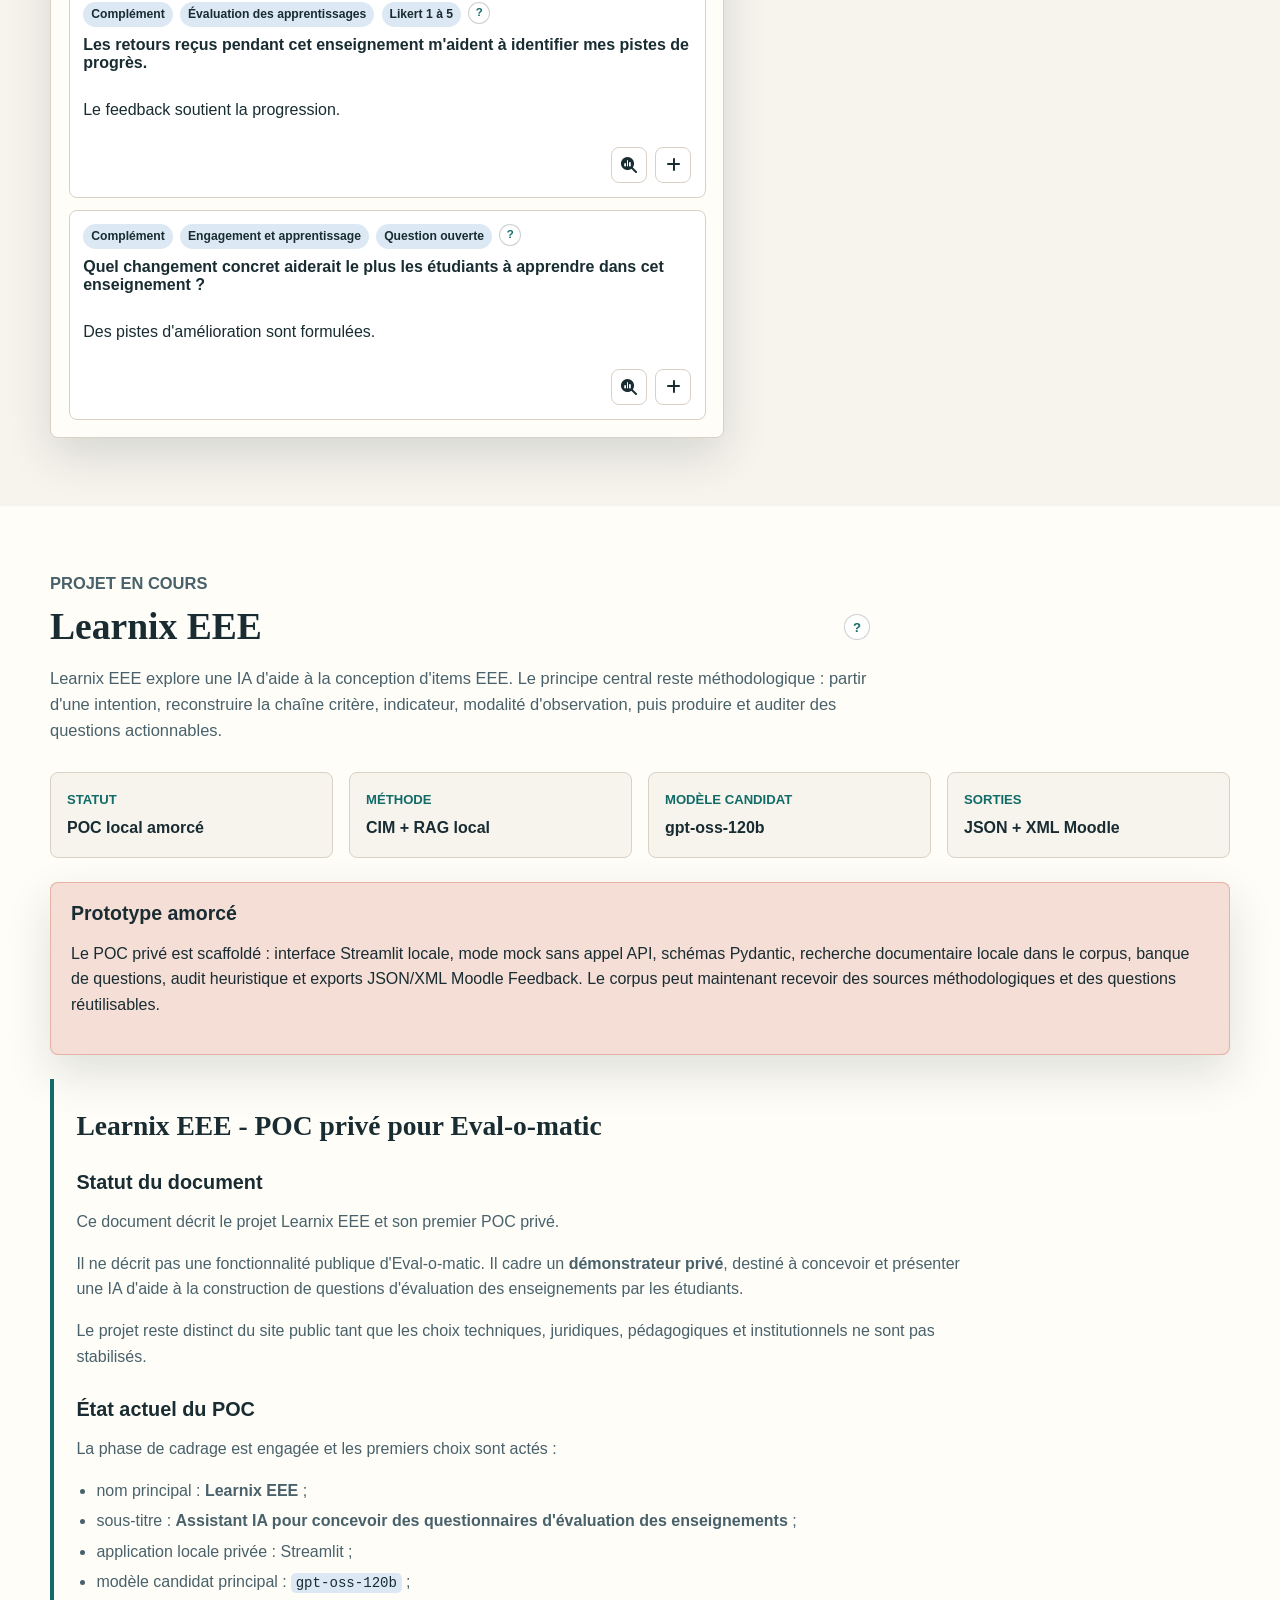
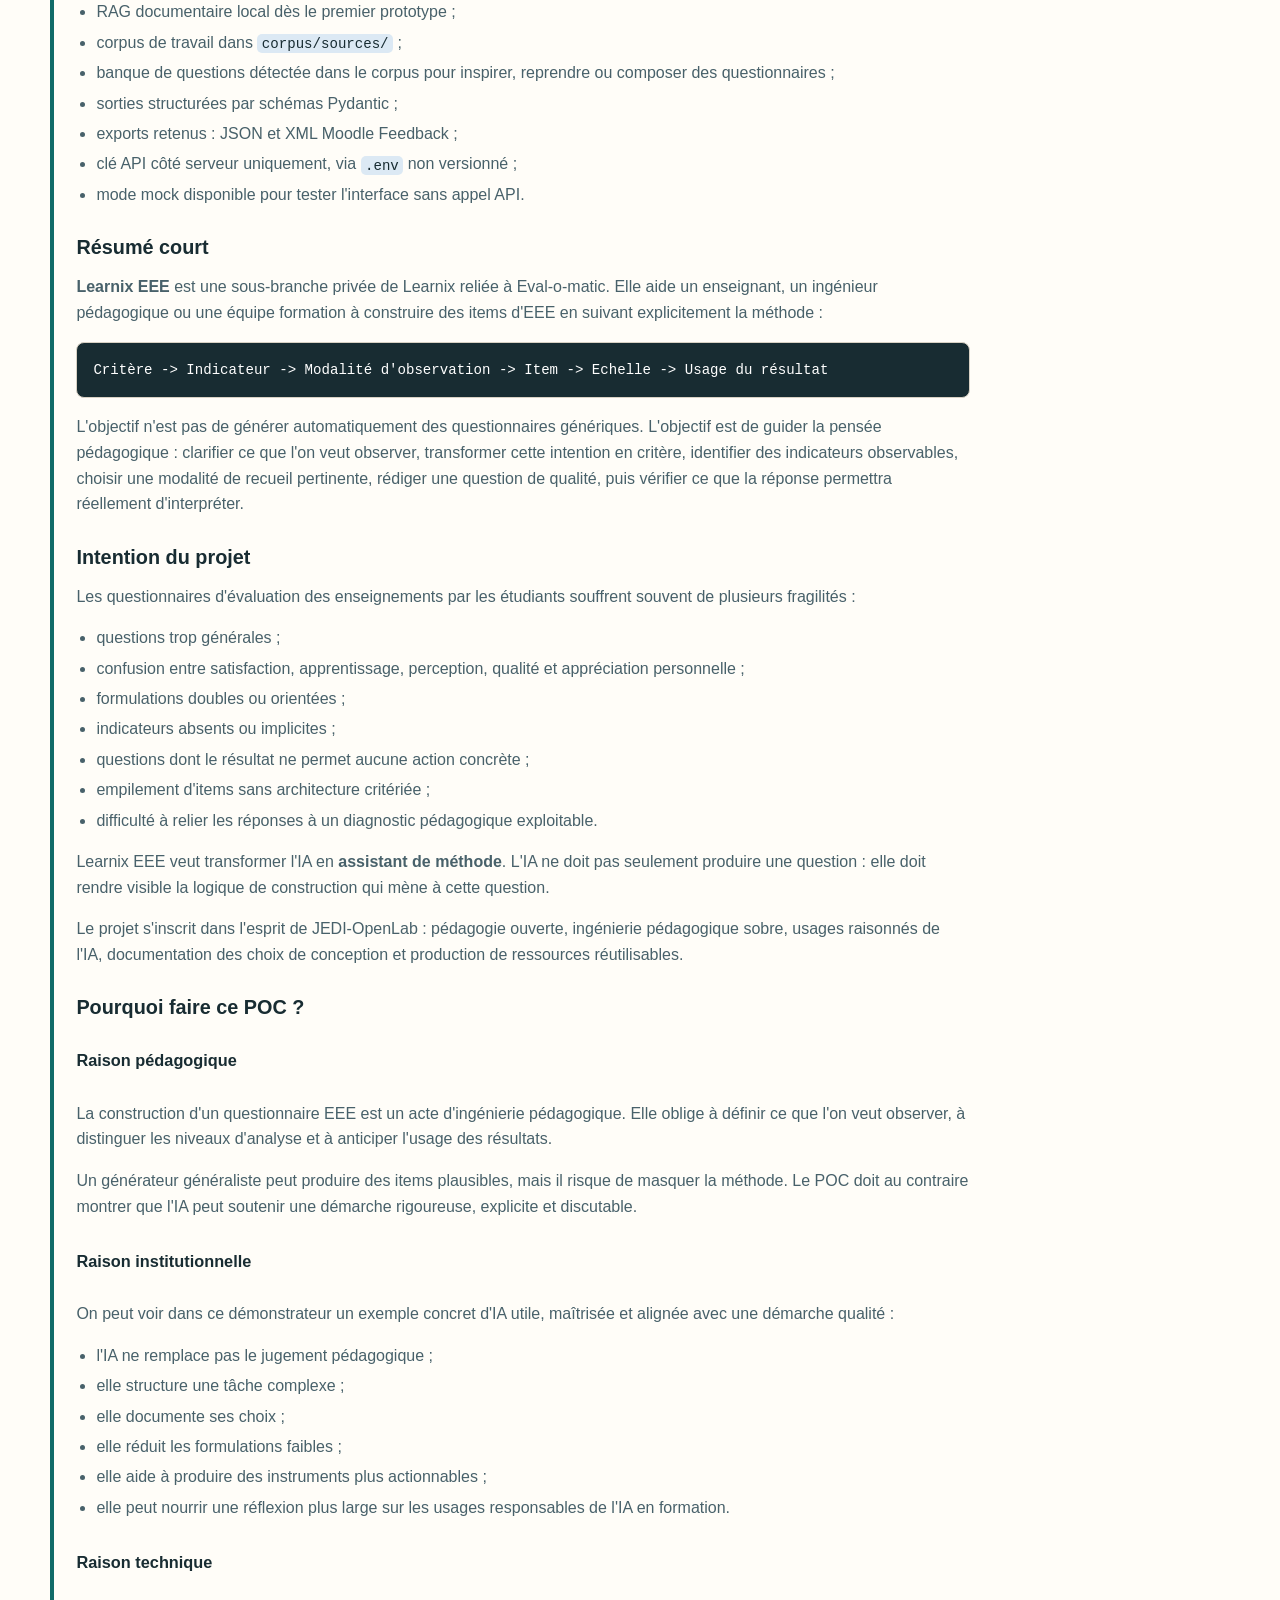
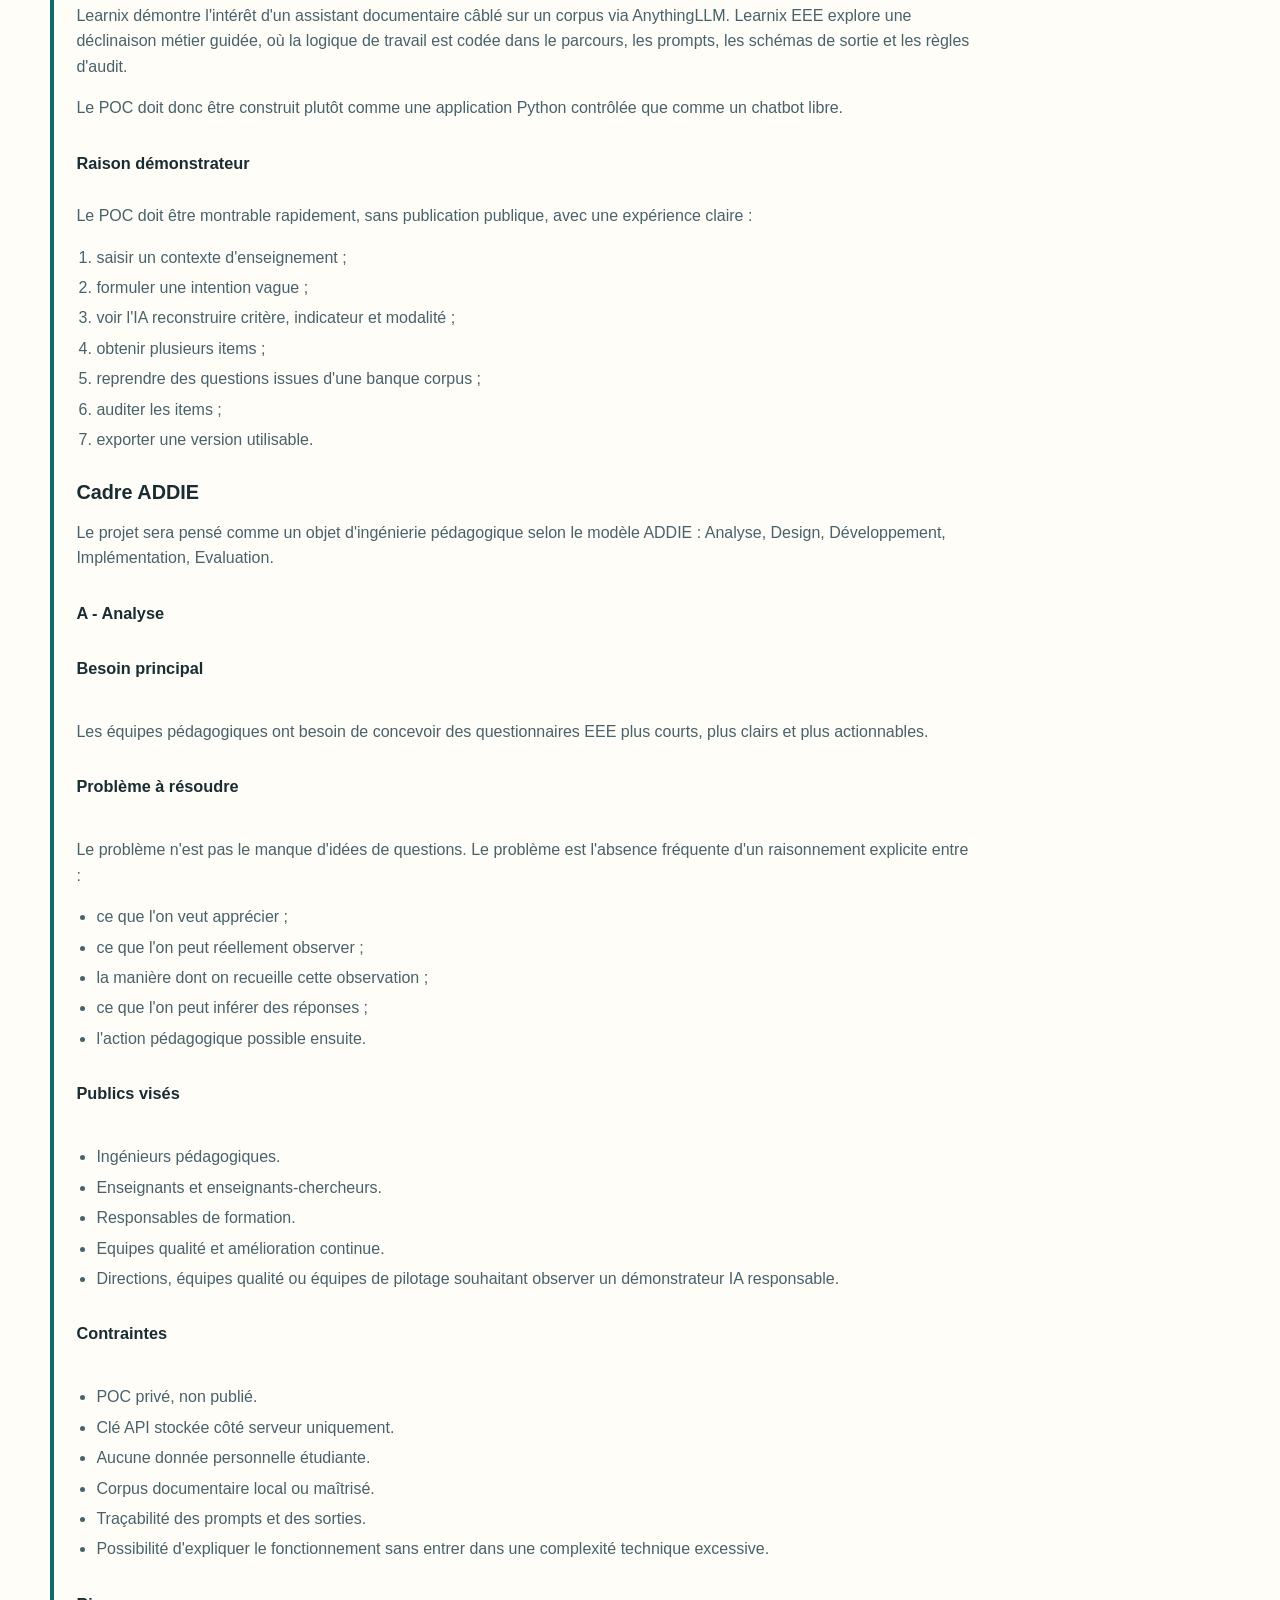
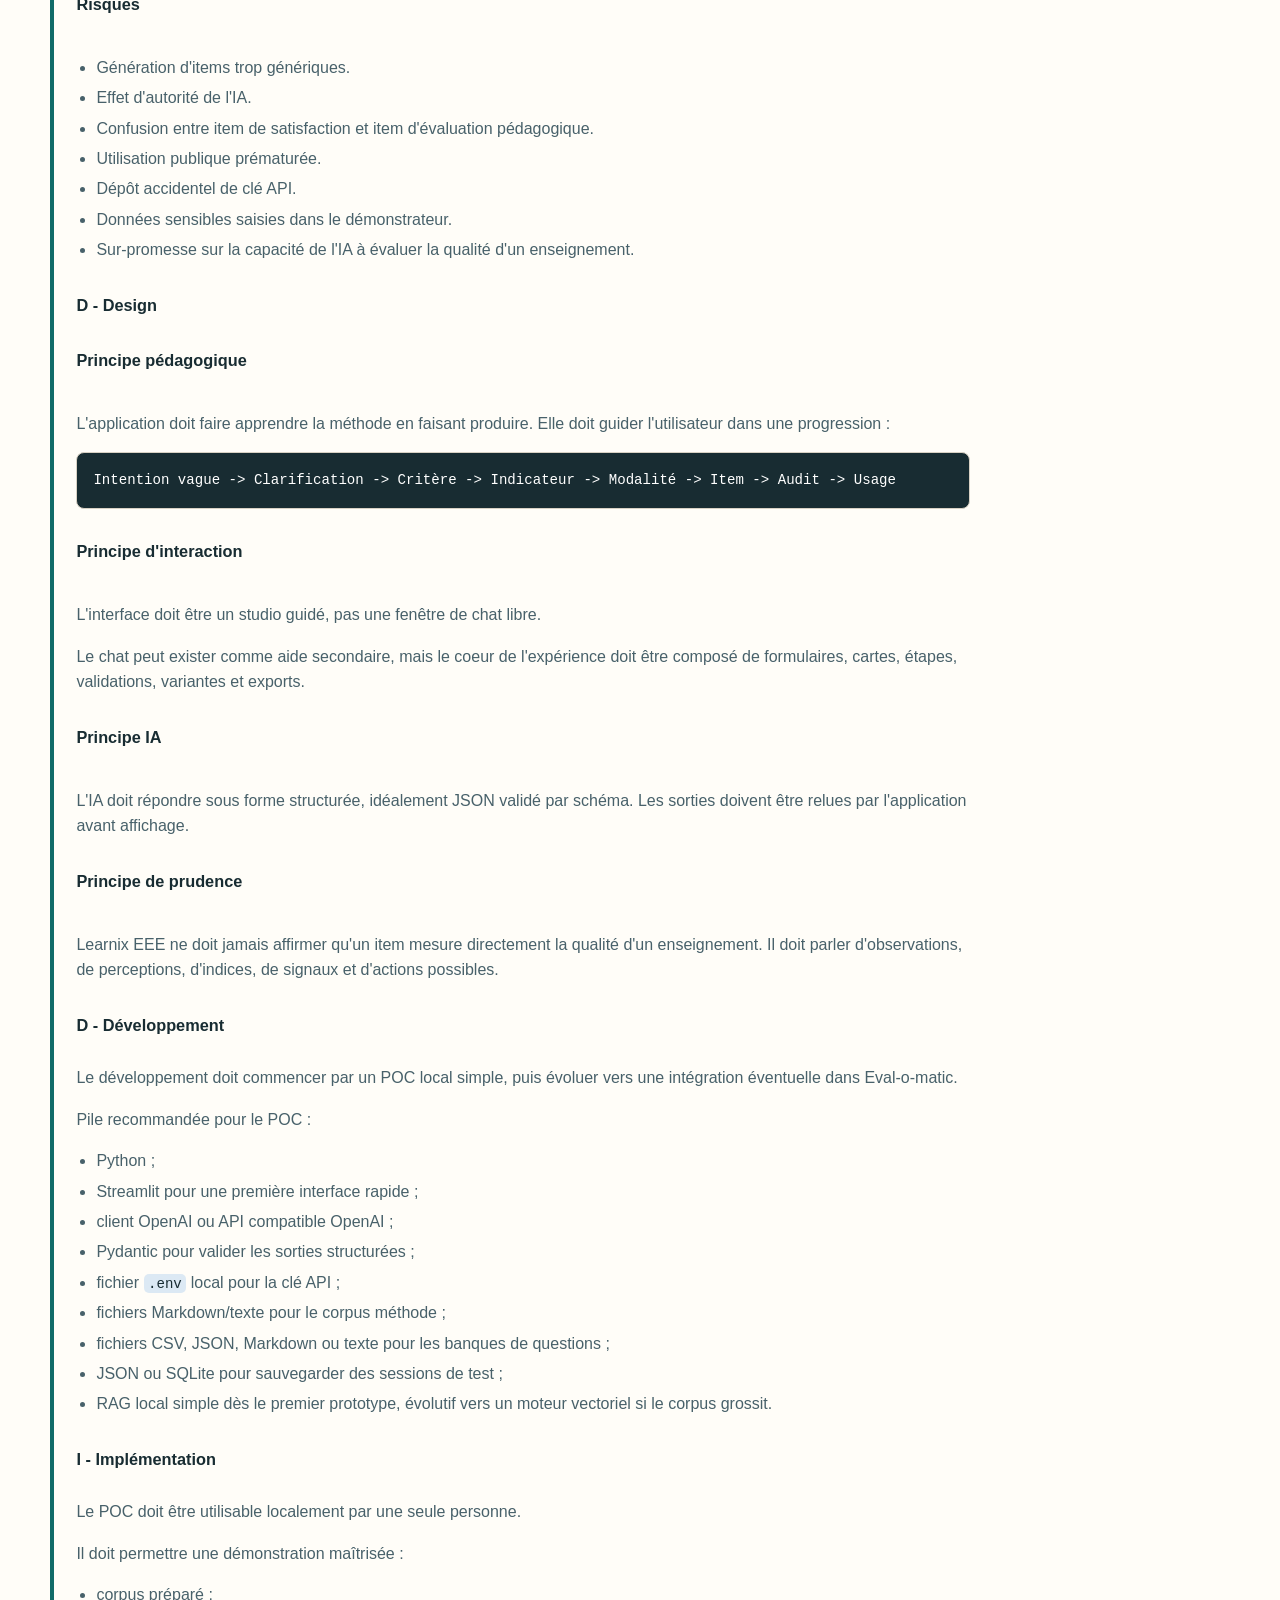
==== commit d0ae91e2: "Add files via upload" ====
--- a/site/index.html
+++ b/site/index.html
@@ -12,7 +12,7 @@
     <link rel="icon" type="image/png" sizes="32x32" href="https://jedi-openlab.github.io/jedi/PIX/favicon-32.png">
     <link rel="apple-touch-icon" href="https://jedi-openlab.github.io/jedi/PIX/favicon-180.png">
     <link rel="stylesheet" href="https://cdn.jsdelivr.net/npm/@fortawesome/fontawesome-free@6.5.2/css/all.min.css">
-    <link rel="stylesheet" href="assets/styles.css?v=2026-05-23.9">
+    <link rel="stylesheet" href="assets/styles.css?v=2026-05-23.10">
   </head>
   <body>
     <a class="skip-link" href="#contenu">Aller au contenu</a>
@@ -514,9 +514,9 @@
             <h3>Prototype amorcé</h3>
             <p>
               Le POC privé est scaffoldé : interface Streamlit locale, mode mock sans appel API,
-              schémas Pydantic, recherche documentaire locale dans le corpus, audit heuristique
-              et exports JSON/XML Moodle Feedback. Le corpus méthodologique peut maintenant être enrichi
-              progressivement dans <code>learnix-eee/corpus/sources/</code>.
+              schémas Pydantic, recherche documentaire locale dans le corpus, banque de questions,
+              audit heuristique et exports JSON/XML Moodle Feedback. Le corpus peut maintenant recevoir
+              des sources méthodologiques et des questions réutilisables.
             </p>
           </article>
 
@@ -542,6 +542,7 @@
 - modèle candidat principal : `gpt-oss-120b` ;
 - RAG documentaire local dès le premier prototype ;
 - corpus de travail dans `corpus/sources/` ;
+- banque de questions détectée dans le corpus pour inspirer, reprendre ou composer des questionnaires ;
 - sorties structurées par schémas Pydantic ;
 - exports retenus : JSON et XML Moodle Feedback ;
 - clé API côté serveur uniquement, via `.env` non versionné ;
@@ -606,8 +607,9 @@
 2. formuler une intention vague ;
 3. voir l'IA reconstruire critère, indicateur et modalité ;
 4. obtenir plusieurs items ;
-5. auditer les items ;
-6. exporter une version utilisable.
+5. reprendre des questions issues d'une banque corpus ;
+6. auditer les items ;
+7. exporter une version utilisable.
 
 ## Cadre ADDIE
 
@@ -692,8 +694,9 @@
 - Pydantic pour valider les sorties structurées ;
 - fichier `.env` local pour la clé API ;
 - fichiers Markdown/texte pour le corpus méthode ;
+- fichiers CSV, JSON, Markdown ou texte pour les banques de questions ;
 - JSON ou SQLite pour sauvegarder des sessions de test ;
-- moteur RAG optionnel dans une deuxième phase.
+- RAG local simple dès le premier prototype, évolutif vers un moteur vectoriel si le corpus grossit.
 
 ### I - Implémentation
 
@@ -702,6 +705,7 @@
 Il doit permettre une démonstration maîtrisée :
 
 - corpus préparé ;
+- banque de questions préparée ;
 - exemples de départ ;
 - cas d'usage scénarisés ;
 - données fictives ;
@@ -983,7 +987,19 @@
 - changer la modalité ;
 - sauvegarder dans une banque locale.
 
-### Etape 8 - Exporter
+### Etape 8 - Composer avec une banque de questions
+
+L'utilisateur peut :
+
+- parcourir une banque issue du corpus ;
+- filtrer par texte, thème, critère, indicateur ou notes ;
+- reprendre une question existante ;
+- utiliser une question comme inspiration pour une nouvelle génération ;
+- ajouter des questions au questionnaire de travail.
+
+La banque ne remplace pas la méthode CIM. Elle sert d'appui : chaque item repris doit rester interprété avec son critère, son indicateur, sa modalité d'observation et ses limites.
+
+### Etape 9 - Exporter
 
 Exports attendus :
 
@@ -1061,9 +1077,16 @@
 - niveau de confiance ;
 - recommandations d'usage.
 
-### F07 - Banque locale d'items
-
-Les items validés peuvent être ajoutés à une banque locale.
+### F07 - Banque de questions issue du corpus
+
+Le corpus peut contenir une banque de questions. Elle sert à inspirer la conception, reprendre des items existants ou composer un questionnaire de travail.
+
+Formats acceptés au premier prototype :
+
+- CSV ;
+- JSON ;
+- Markdown ;
+- texte.
 
 Chaque item conserve :
 
@@ -1072,10 +1095,11 @@
 - son indicateur ;
 - sa modalité ;
 - son échelle ;
-- ses tags ;
-- son statut ;
-- sa date de création ;
-- la version du prompt utilisée.
+- son thème ;
+- sa source corpus ;
+- ses notes d'usage ou de diagnostic.
+
+Les fichiers sont détectés lorsqu'un nom de fichier ou de dossier contient `banque`, `question`, `questions`, `item` ou `items`. Les fichiers commençant par `_` sont ignorés pour permettre de stocker des modèles.
 
 ### F08 - Comparateur d'items
 
@@ -1091,7 +1115,6 @@
 Exports souhaités ensuite :
 
 - CSV ;
-- XML Moodle Feedback ;
 - import vers Eval-o-matic public ;
 - fiche PDF de synthèse.
 
@@ -1288,10 +1311,19 @@
 - principes de formulation d'items ;
 - biais fréquents ;
 - exemples bons/faibles ;
+- banques de questions EEE ;
 - extraits méthodologiques EEE ;
 - règles d'export Moodle Feedback.
 
-Le RAG complet n'est pas obligatoire au démarrage. Pour un POC métier, il peut être plus robuste de commencer avec un **pack méthode court et stable** injecté dans les prompts.
+Le premier prototype combine deux usages du corpus : récupération d'extraits méthodologiques pour guider la génération, et lecture structurée des banques de questions pour inspirer ou composer les questionnaires.
+
+Formats de banque reconnus :
+
+- CSV avec les colonnes `id`, `texte`, `type_reponse`, `echelle`, `theme`, `critere`, `indicateur`, `modalite_observation`, `notes` ;
+- JSON sous forme de liste ou d'objet contenant `questions`, `items` ou `banque` ;
+- Markdown ou texte avec des listes à puces ou numérotées.
+
+Pour un POC métier, le corpus doit rester contrôlé : peu de documents, bien nommés, avec des exemples vérifiés et des limites d'interprétation explicites.
 
 ### RAG éventuel
 
@@ -1476,6 +1508,7 @@
 - Stack initiale retenue : Streamlit, Python, Pydantic.
 - Modèle candidat principal : `gpt-oss-120b`.
 - Exports prioritaires retenus : JSON et XML Moodle Feedback.
+- Banque de questions corpus intégrée au prototype local.
 - Sélectionner cinq à dix documents méthode pour enrichir le corpus.
 - Rédiger trois scénarios de démonstration.
 
@@ -1484,12 +1517,13 @@
 - Interface locale.
 - Formulaire contexte.
 - Génération CIM.
+- Banque de questions lisible depuis le corpus.
 - Audit simple.
 - Export JSON/XML Moodle Feedback.
 
 ### Phase 2 - Qualité pédagogique
 
-- Ajouter banque d'exemples.
+- Enrichir la banque d'exemples.
 - Ajouter scores d'audit.
 - Ajouter règles de biais.
 - Ajouter variantes d'items.
@@ -1575,7 +1609,7 @@
     <footer class="footer-shell">
       <div class="shell footer-grid">
         <span class="footer-text"><i class="fa-solid fa-flask footer-icon" aria-hidden="true"></i><strong>JEDI-OpenLab</strong> · Pédagogie ouverte, conçue avec soin.</span>
-        <span class="footer-version">Version du site 2026-05-23.9</span>
+        <span class="footer-version">Version du site 2026-05-23.10</span>
       </div>
     </footer>
 
@@ -1588,6 +1622,6 @@
       </section>
     </div>
 
-    <script src="assets/app.js?v=2026-05-23.9"></script>
+    <script src="assets/app.js?v=2026-05-23.10"></script>
   </body>
 </html>
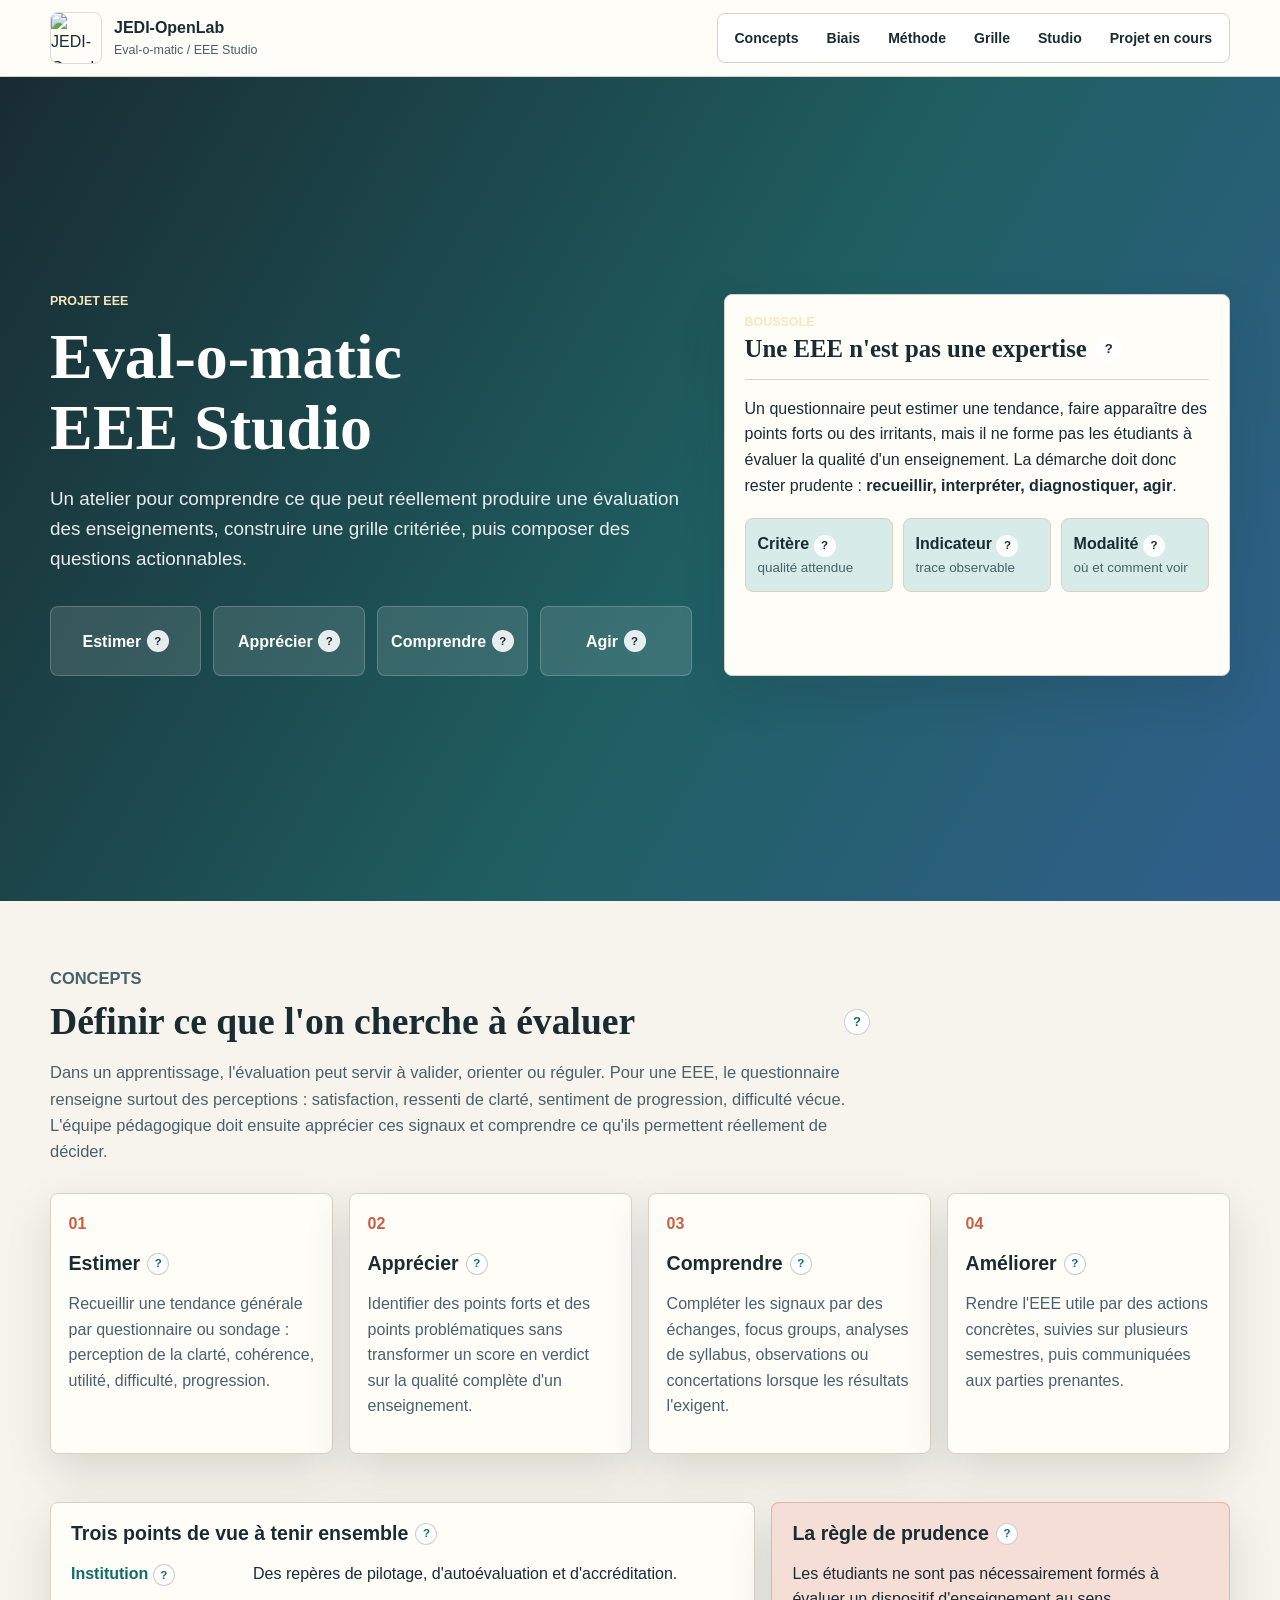
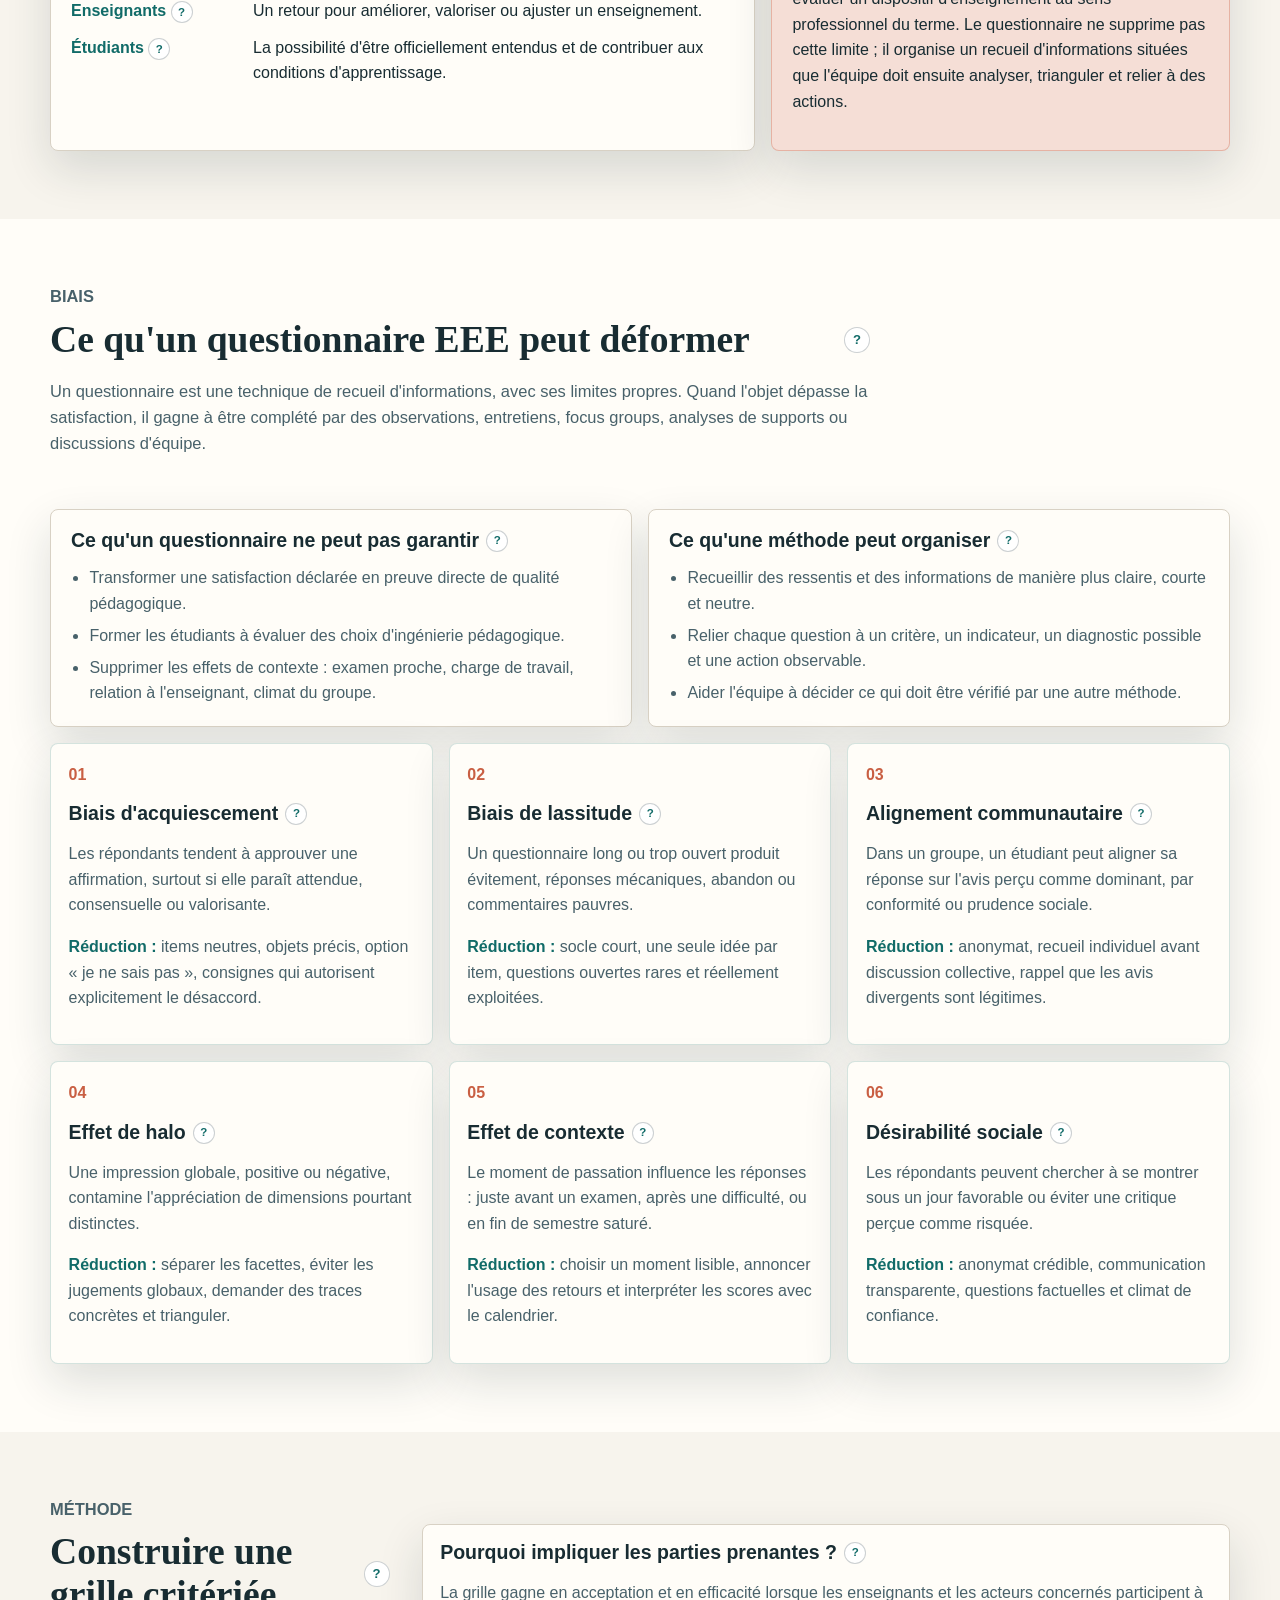
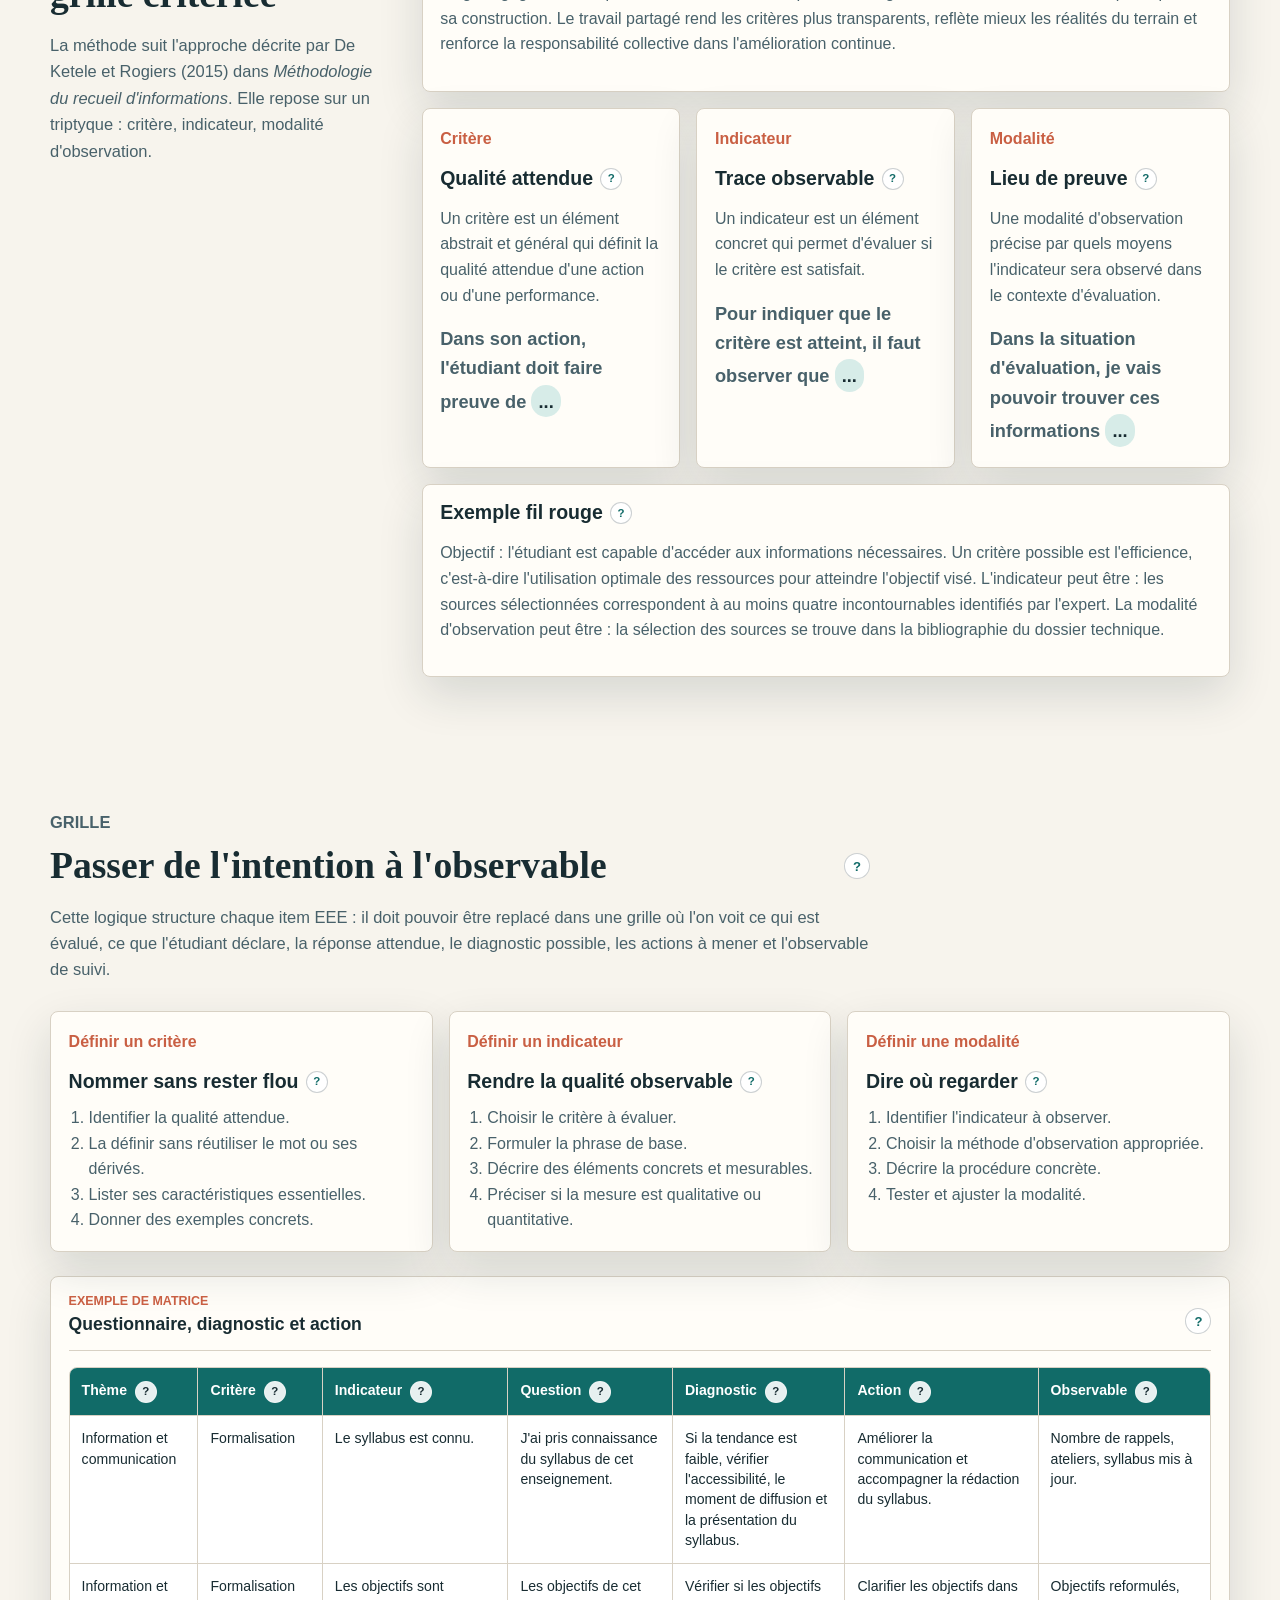
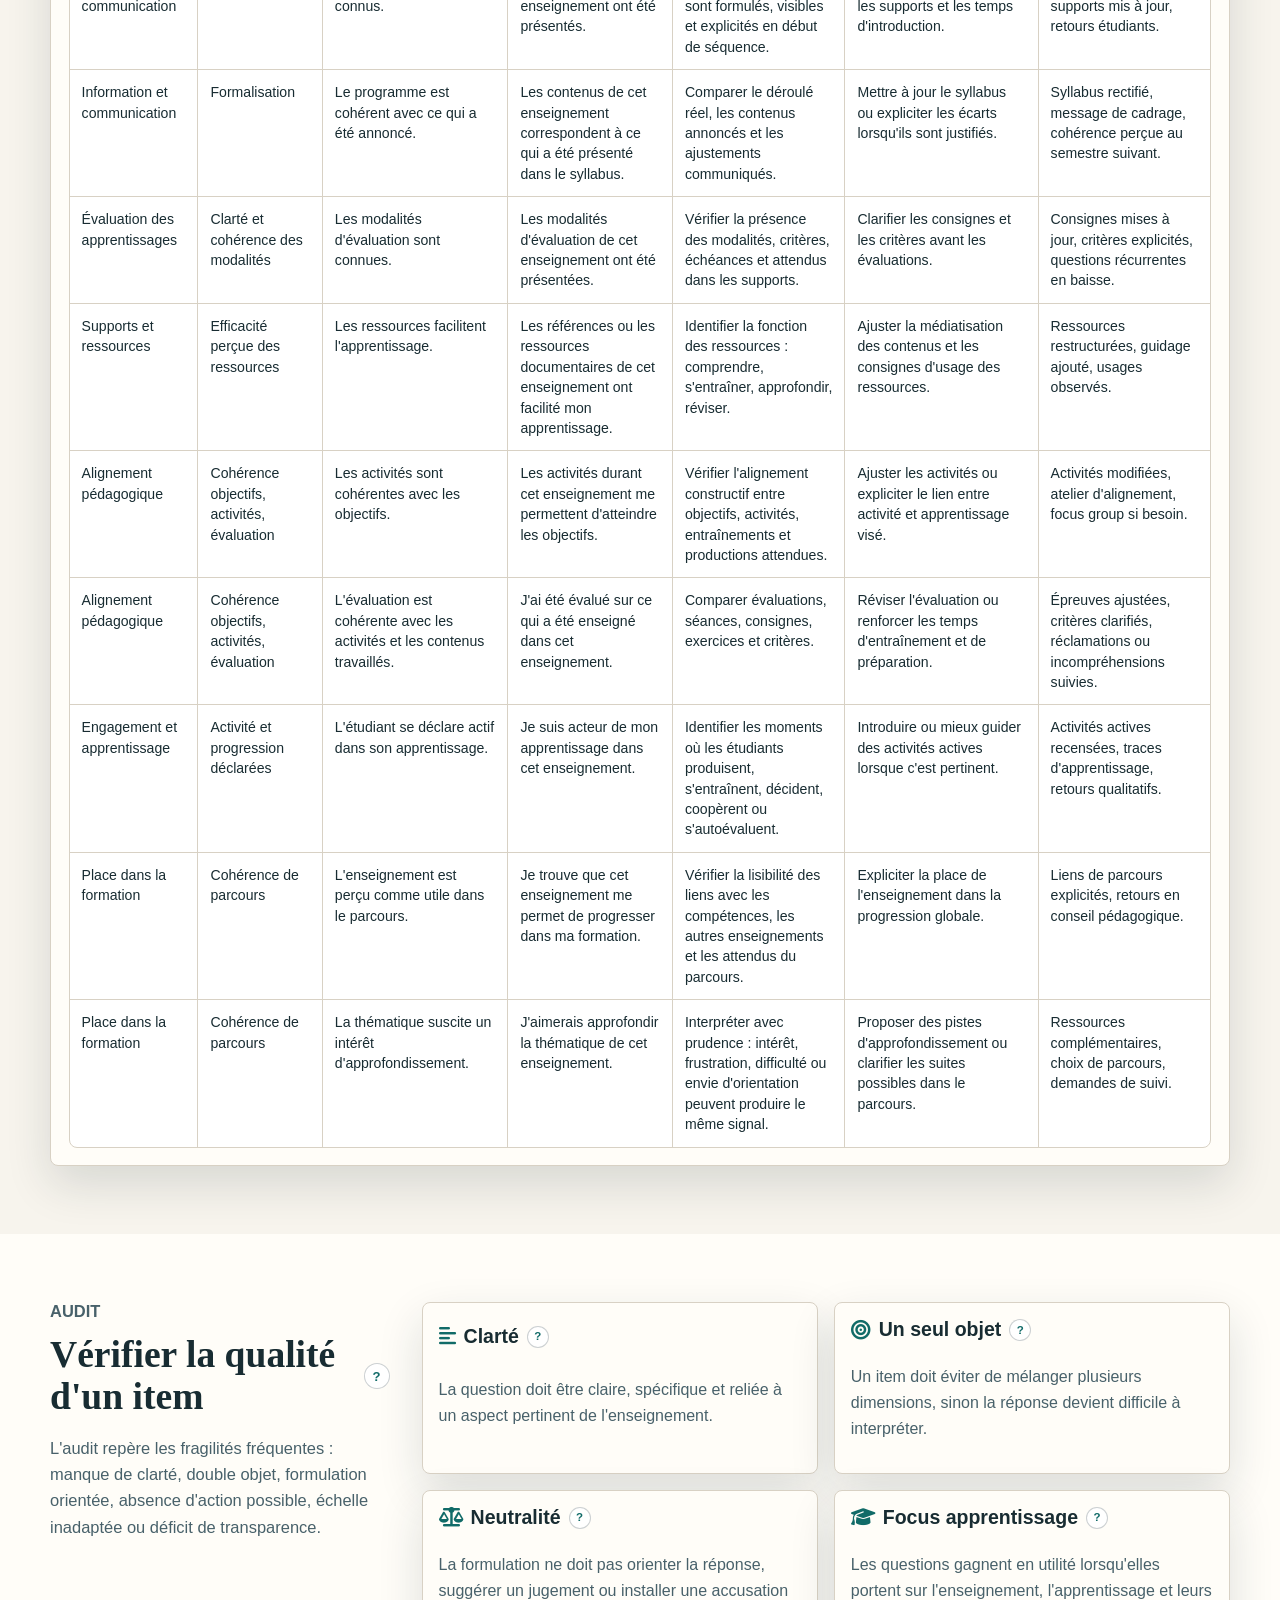
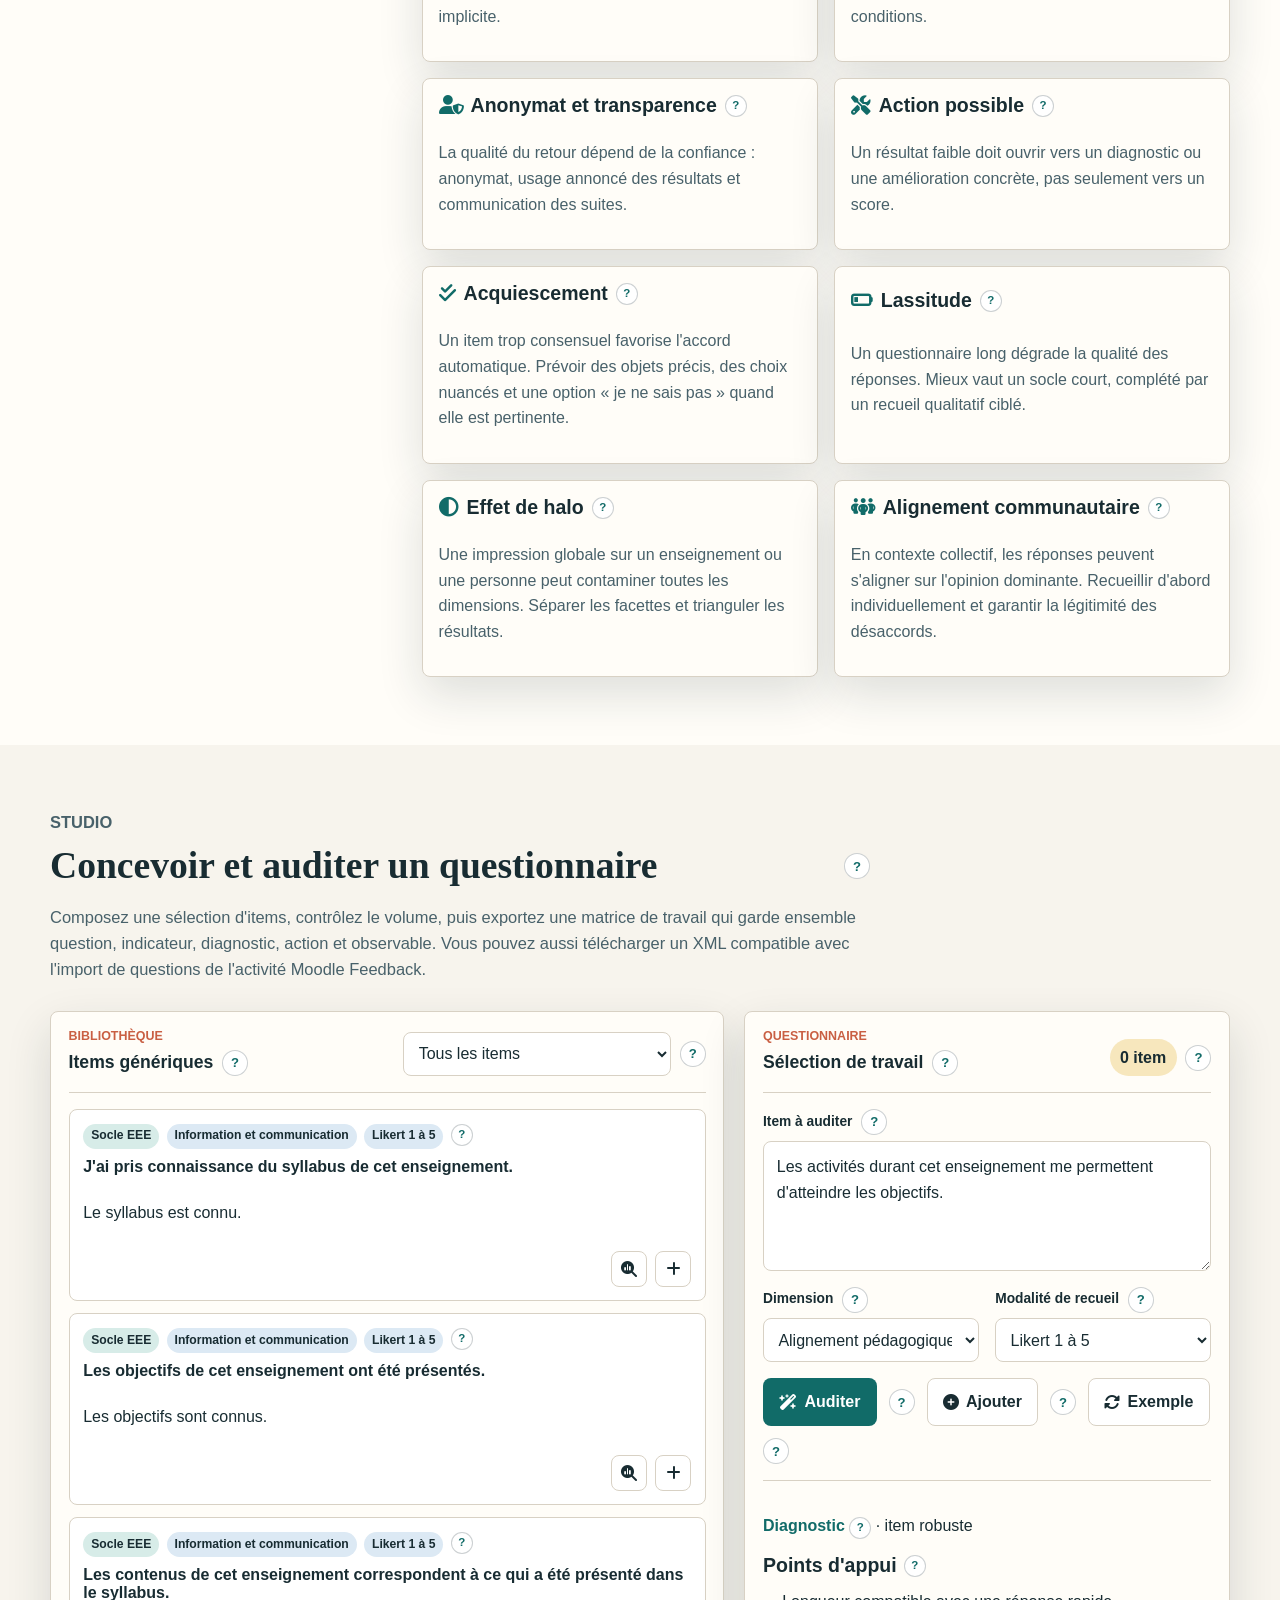
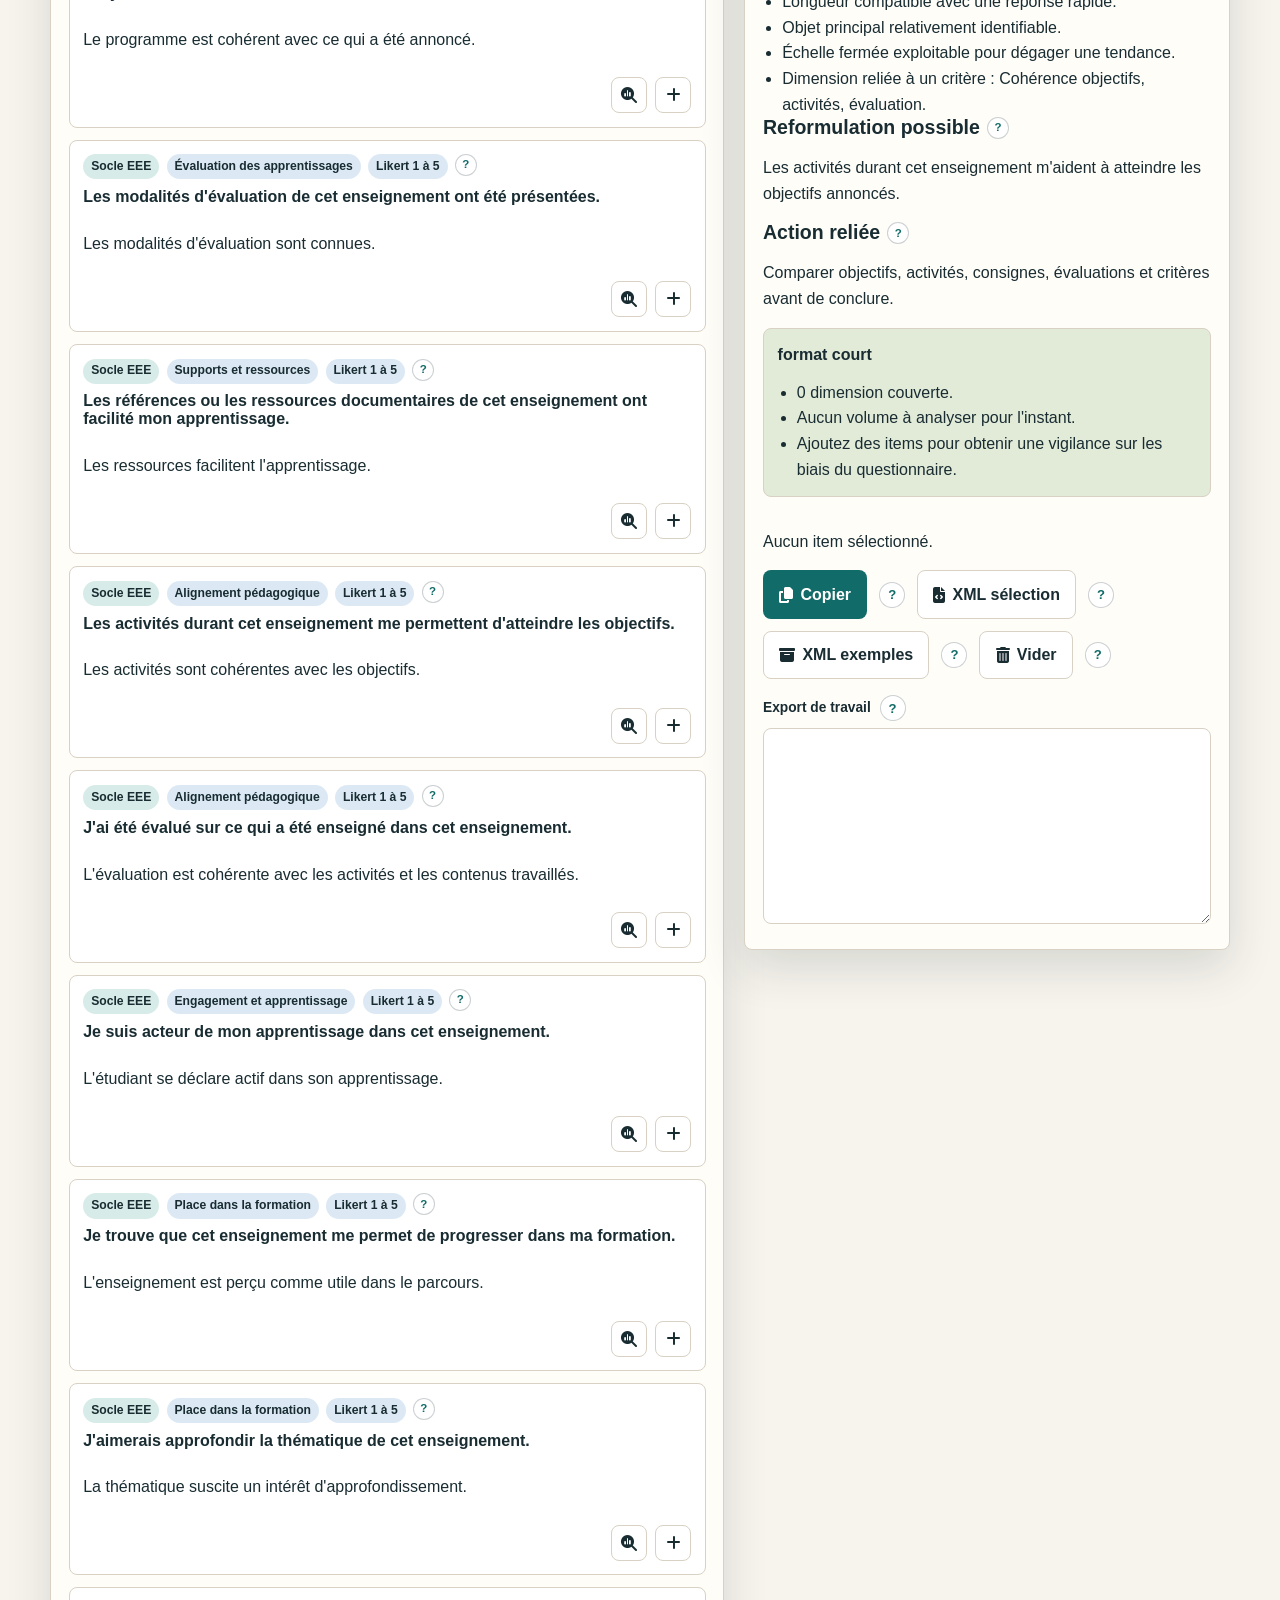
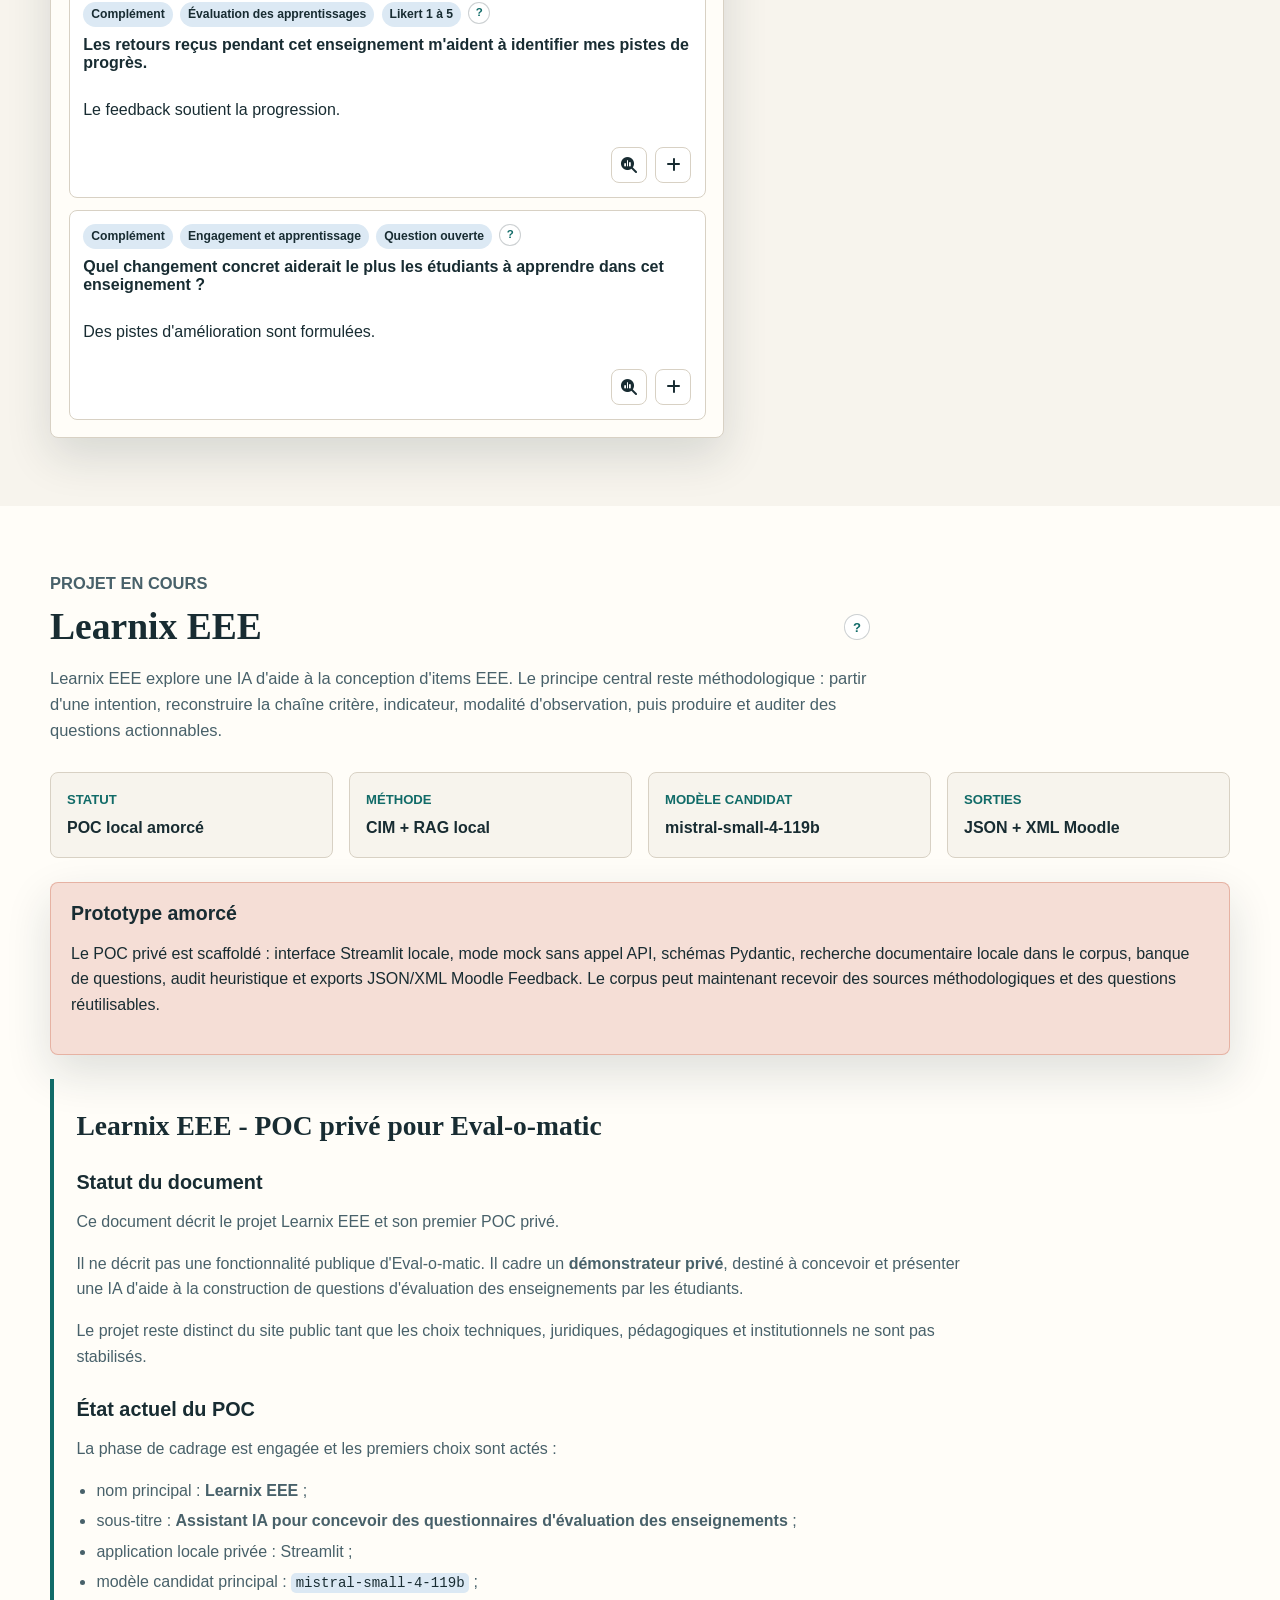
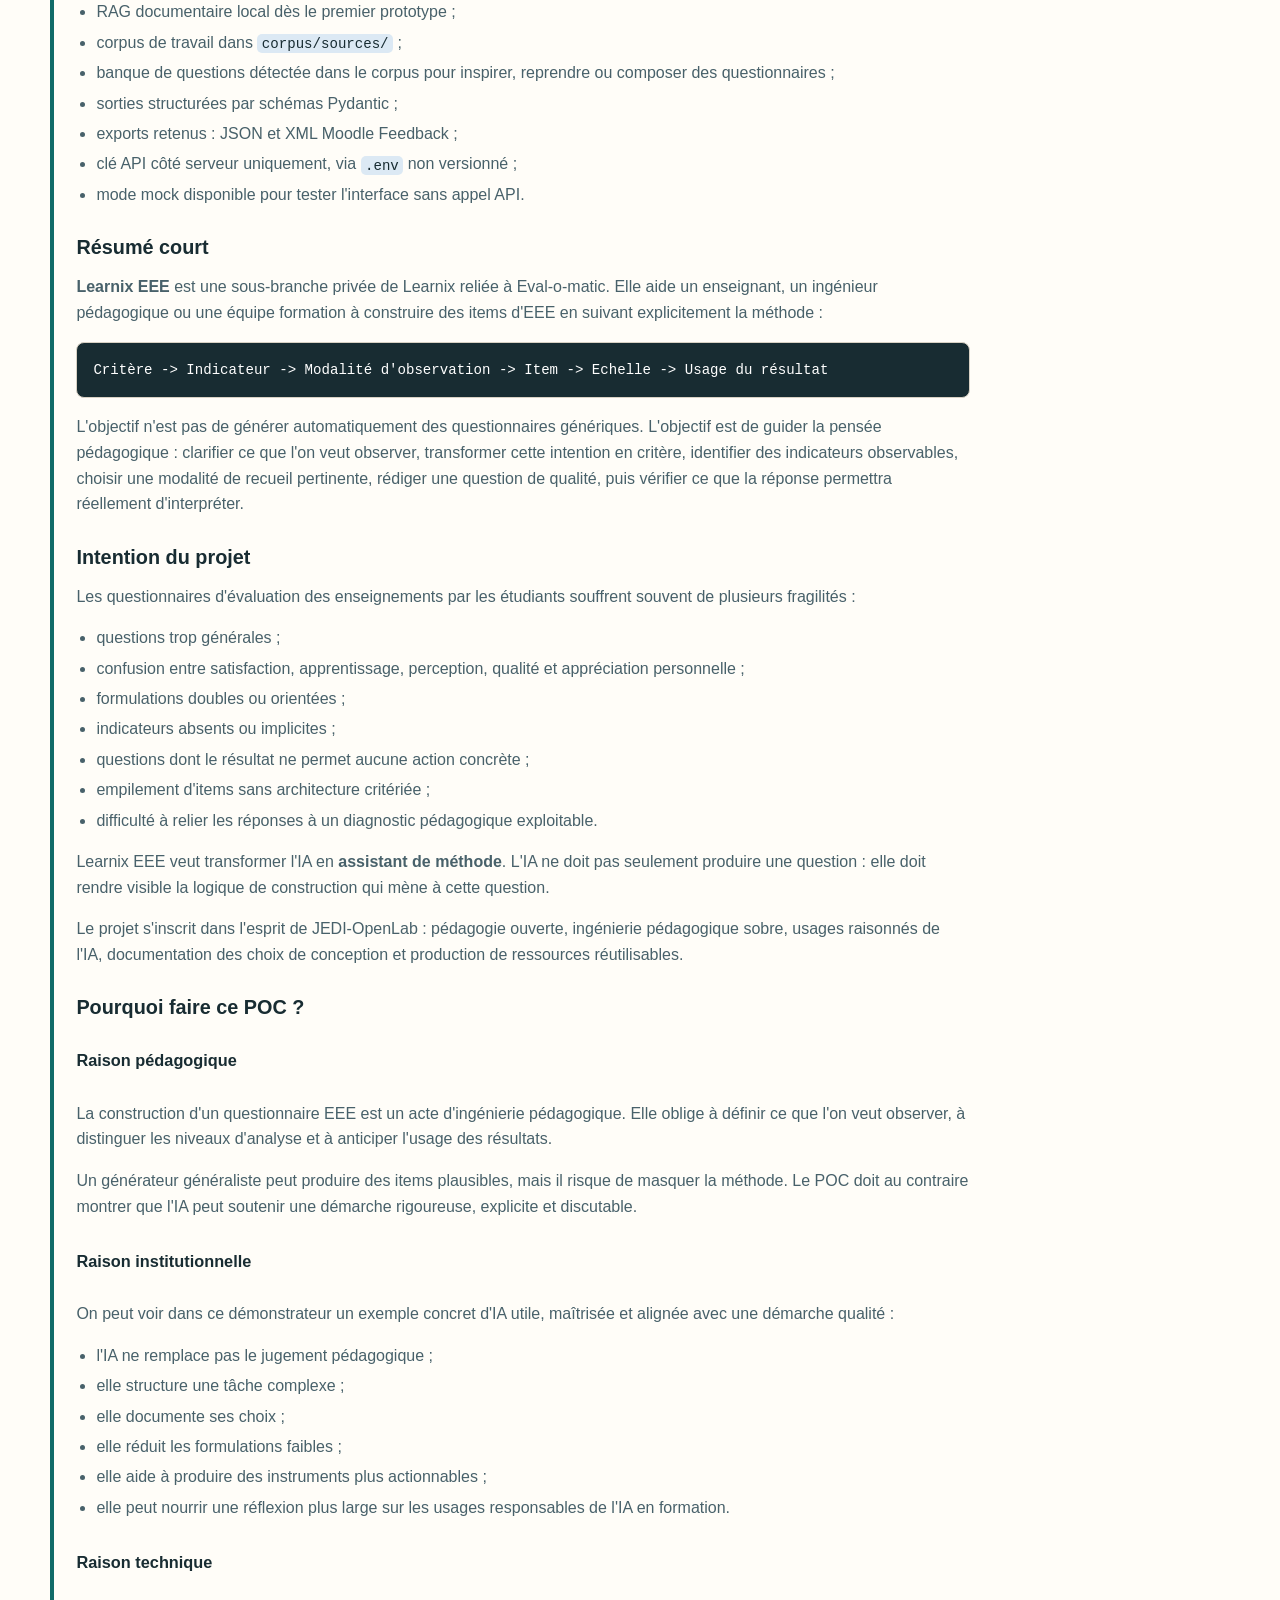
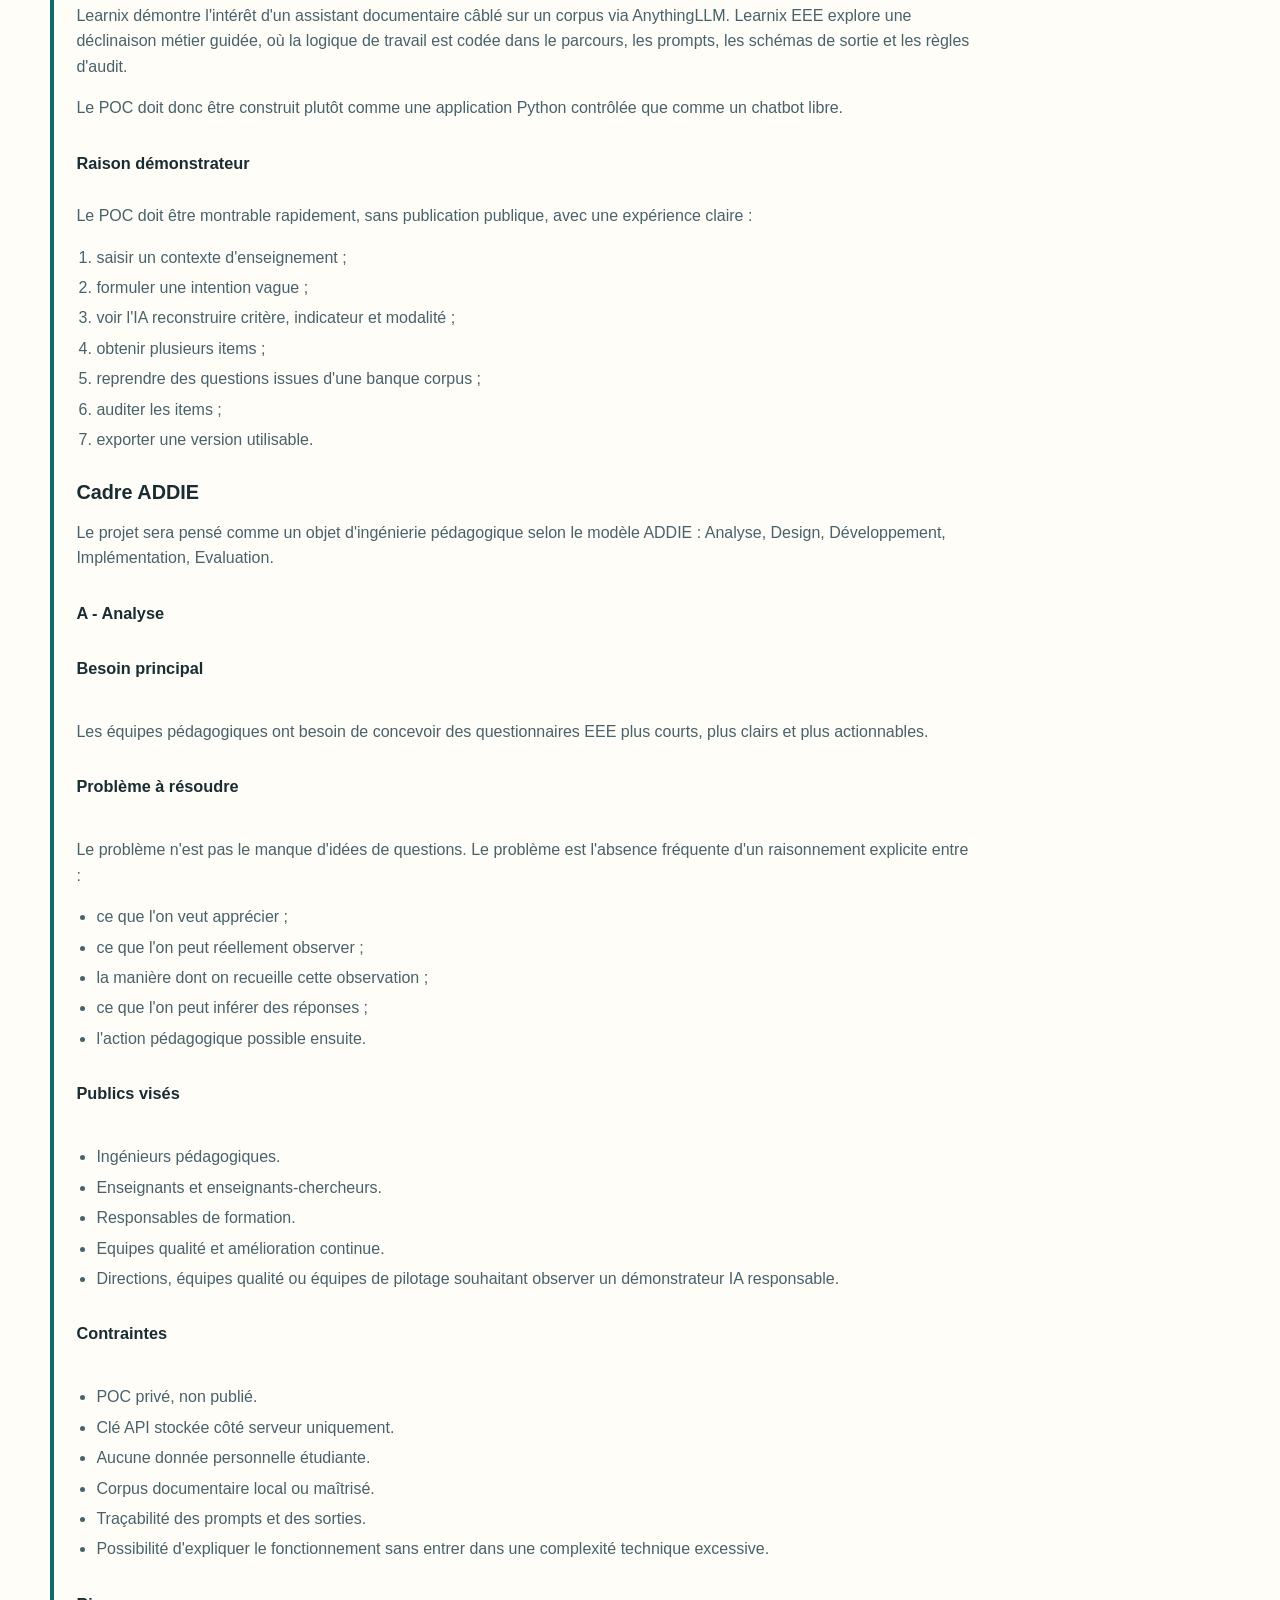
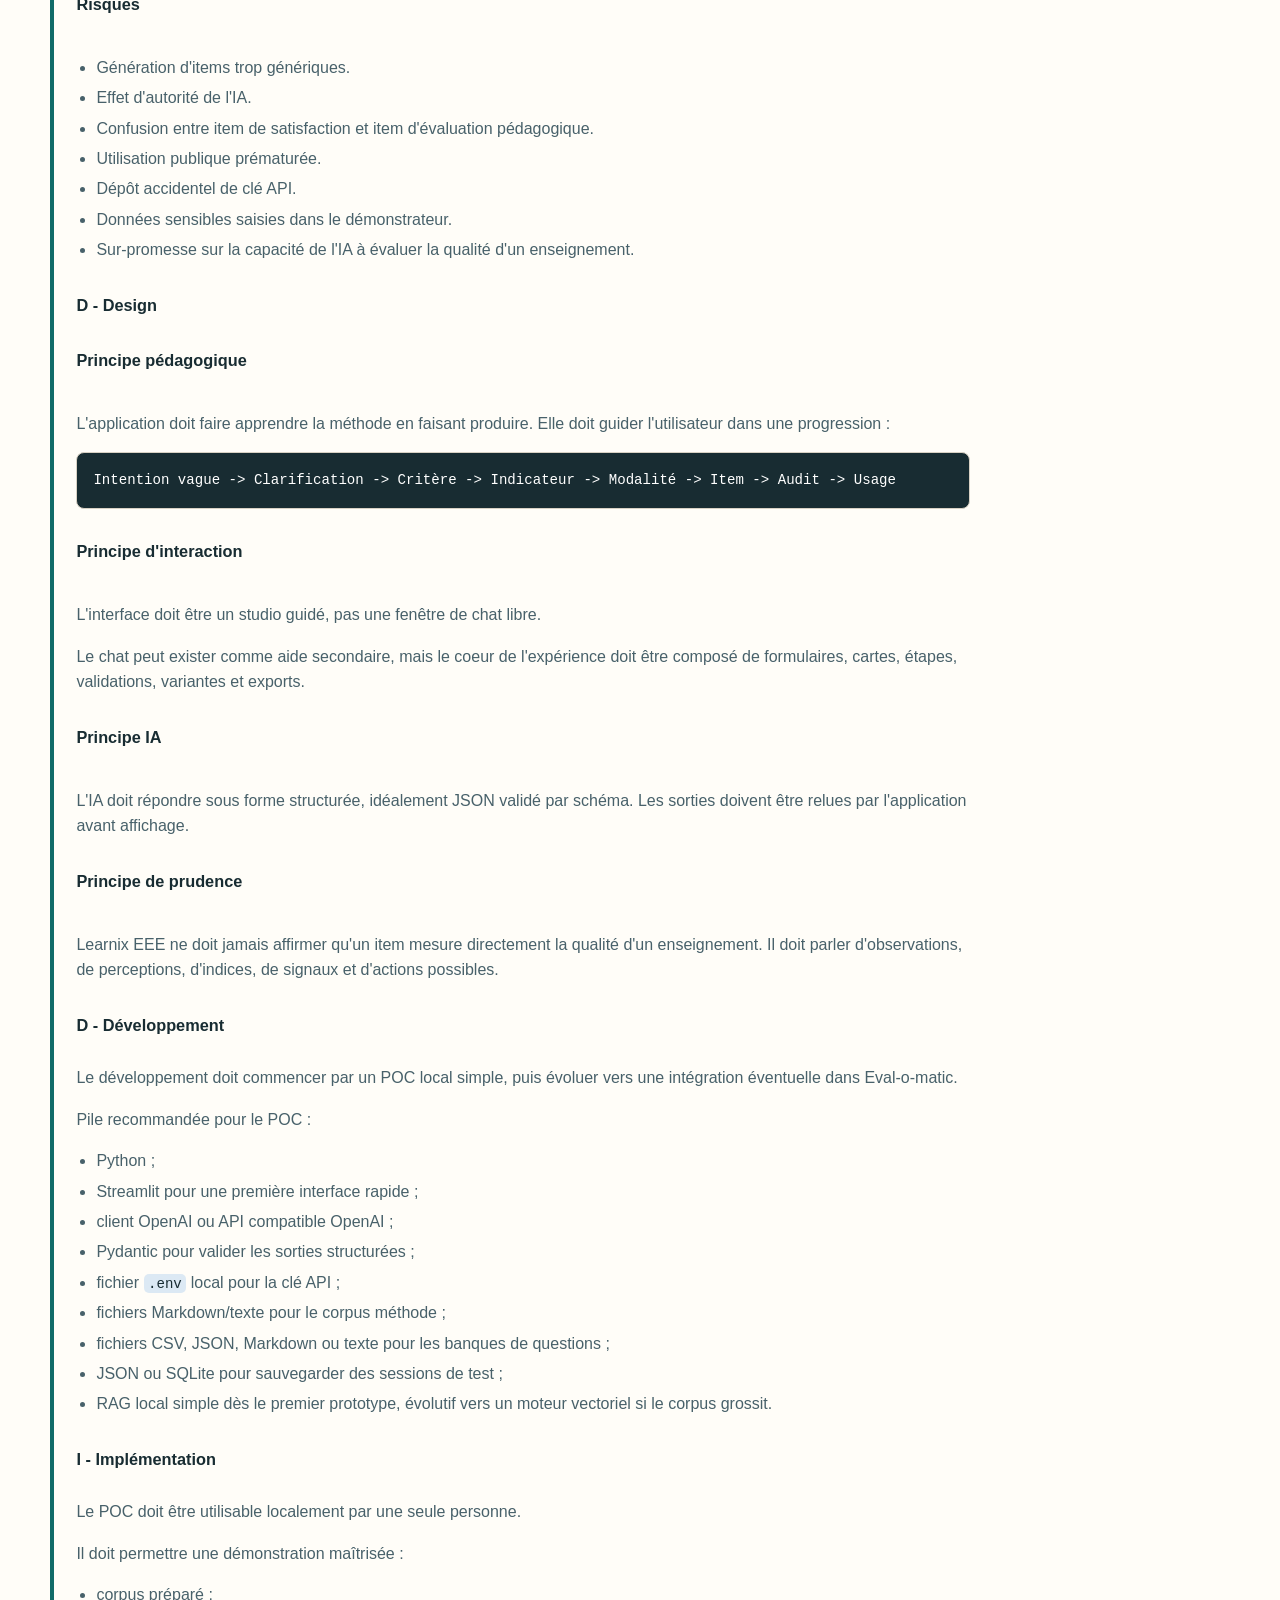
==== commit dd6aac4e: "LLM change" ====
--- a/site/index.html
+++ b/site/index.html
@@ -12,7 +12,7 @@
     <link rel="icon" type="image/png" sizes="32x32" href="https://jedi-openlab.github.io/jedi/PIX/favicon-32.png">
     <link rel="apple-touch-icon" href="https://jedi-openlab.github.io/jedi/PIX/favicon-180.png">
     <link rel="stylesheet" href="https://cdn.jsdelivr.net/npm/@fortawesome/fontawesome-free@6.5.2/css/all.min.css">
-    <link rel="stylesheet" href="assets/styles.css?v=2026-05-23.10">
+    <link rel="stylesheet" href="assets/styles.css?v=2026-05-28.1">
   </head>
   <body>
     <a class="skip-link" href="#contenu">Aller au contenu</a>
@@ -502,7 +502,7 @@
             </article>
             <article class="project-signal">
               <strong>Modèle candidat</strong>
-              <span>gpt-oss-120b</span>
+              <span>mistral-small-4-119b</span>
             </article>
             <article class="project-signal">
               <strong>Sorties</strong>
@@ -539,7 +539,7 @@
 - nom principal : **Learnix EEE** ;
 - sous-titre : **Assistant IA pour concevoir des questionnaires d'évaluation des enseignements** ;
 - application locale privée : Streamlit ;
-- modèle candidat principal : `gpt-oss-120b` ;
+- modèle candidat principal : `mistral-small-4-119b` ;
 - RAG documentaire local dès le premier prototype ;
 - corpus de travail dans `corpus/sources/` ;
 - banque de questions détectée dans le corpus pour inspirer, reprendre ou composer des questionnaires ;
@@ -1506,7 +1506,7 @@
 
 - Nom retenu : Learnix EEE.
 - Stack initiale retenue : Streamlit, Python, Pydantic.
-- Modèle candidat principal : `gpt-oss-120b`.
+- Modèle candidat principal : `mistral-small-4-119b`.
 - Exports prioritaires retenus : JSON et XML Moodle Feedback.
 - Banque de questions corpus intégrée au prototype local.
 - Sélectionner cinq à dix documents méthode pour enrichir le corpus.
@@ -1579,7 +1579,7 @@
 
 - Valider Streamlit pour le premier POC.
 - Définir la structure exacte du corpus.
-- Tester `gpt-oss-120b` comme modèle candidat principal, avec comparaison possible avec `llama-3.3-70b` et `mistral-medium-250523`.
+- Tester `mistral-small-4-119b` comme modèle candidat principal, avec comparaison possible avec `llama-3.3-70b` et `mistral-medium-250523`.
 - Définir les premiers prompts.
 - Définir le schéma Pydantic.
 - Stabiliser les exports JSON et XML Moodle Feedback.
@@ -1609,7 +1609,7 @@
     <footer class="footer-shell">
       <div class="shell footer-grid">
         <span class="footer-text"><i class="fa-solid fa-flask footer-icon" aria-hidden="true"></i><strong>JEDI-OpenLab</strong> · Pédagogie ouverte, conçue avec soin.</span>
-        <span class="footer-version">Version du site 2026-05-23.10</span>
+        <span class="footer-version">Version du site 2026-05-28.1</span>
       </div>
     </footer>
 
@@ -1622,6 +1622,6 @@
       </section>
     </div>
 
-    <script src="assets/app.js?v=2026-05-23.10"></script>
+    <script src="assets/app.js?v=2026-05-28.1"></script>
   </body>
 </html>
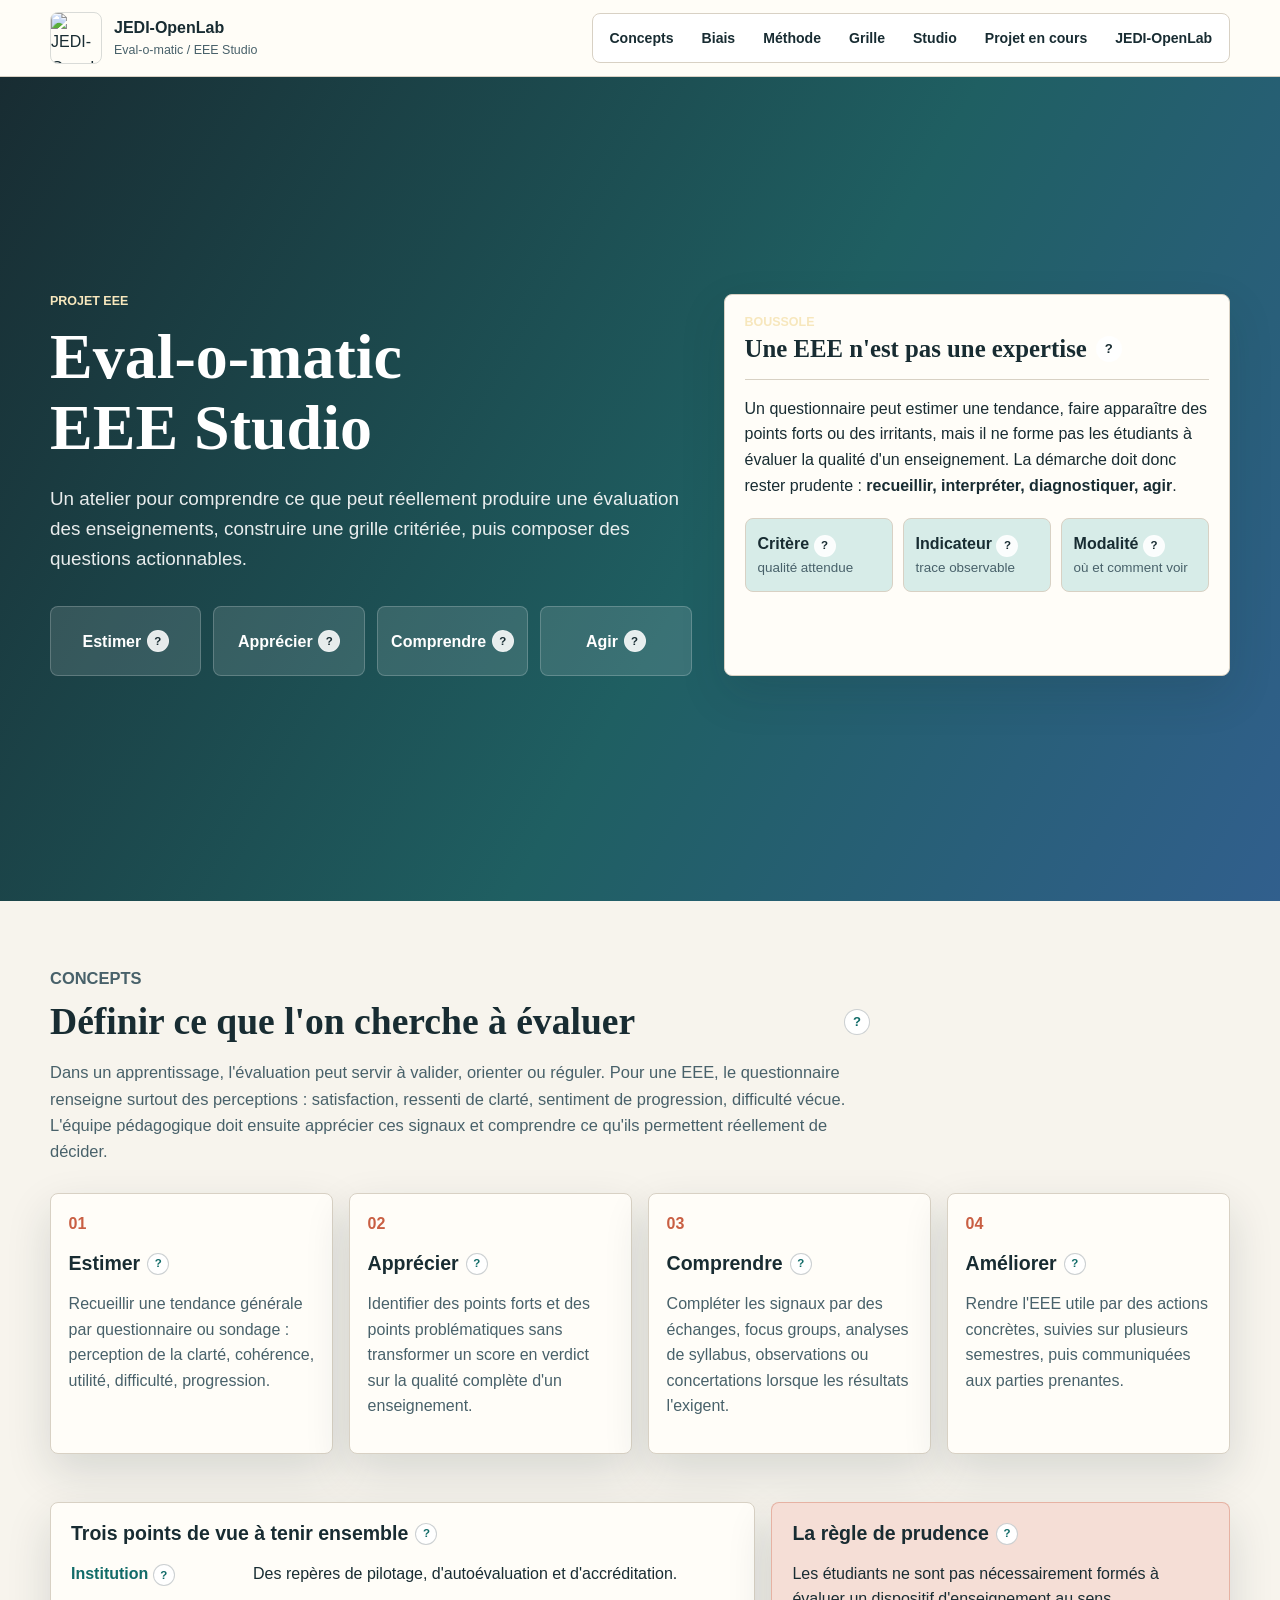
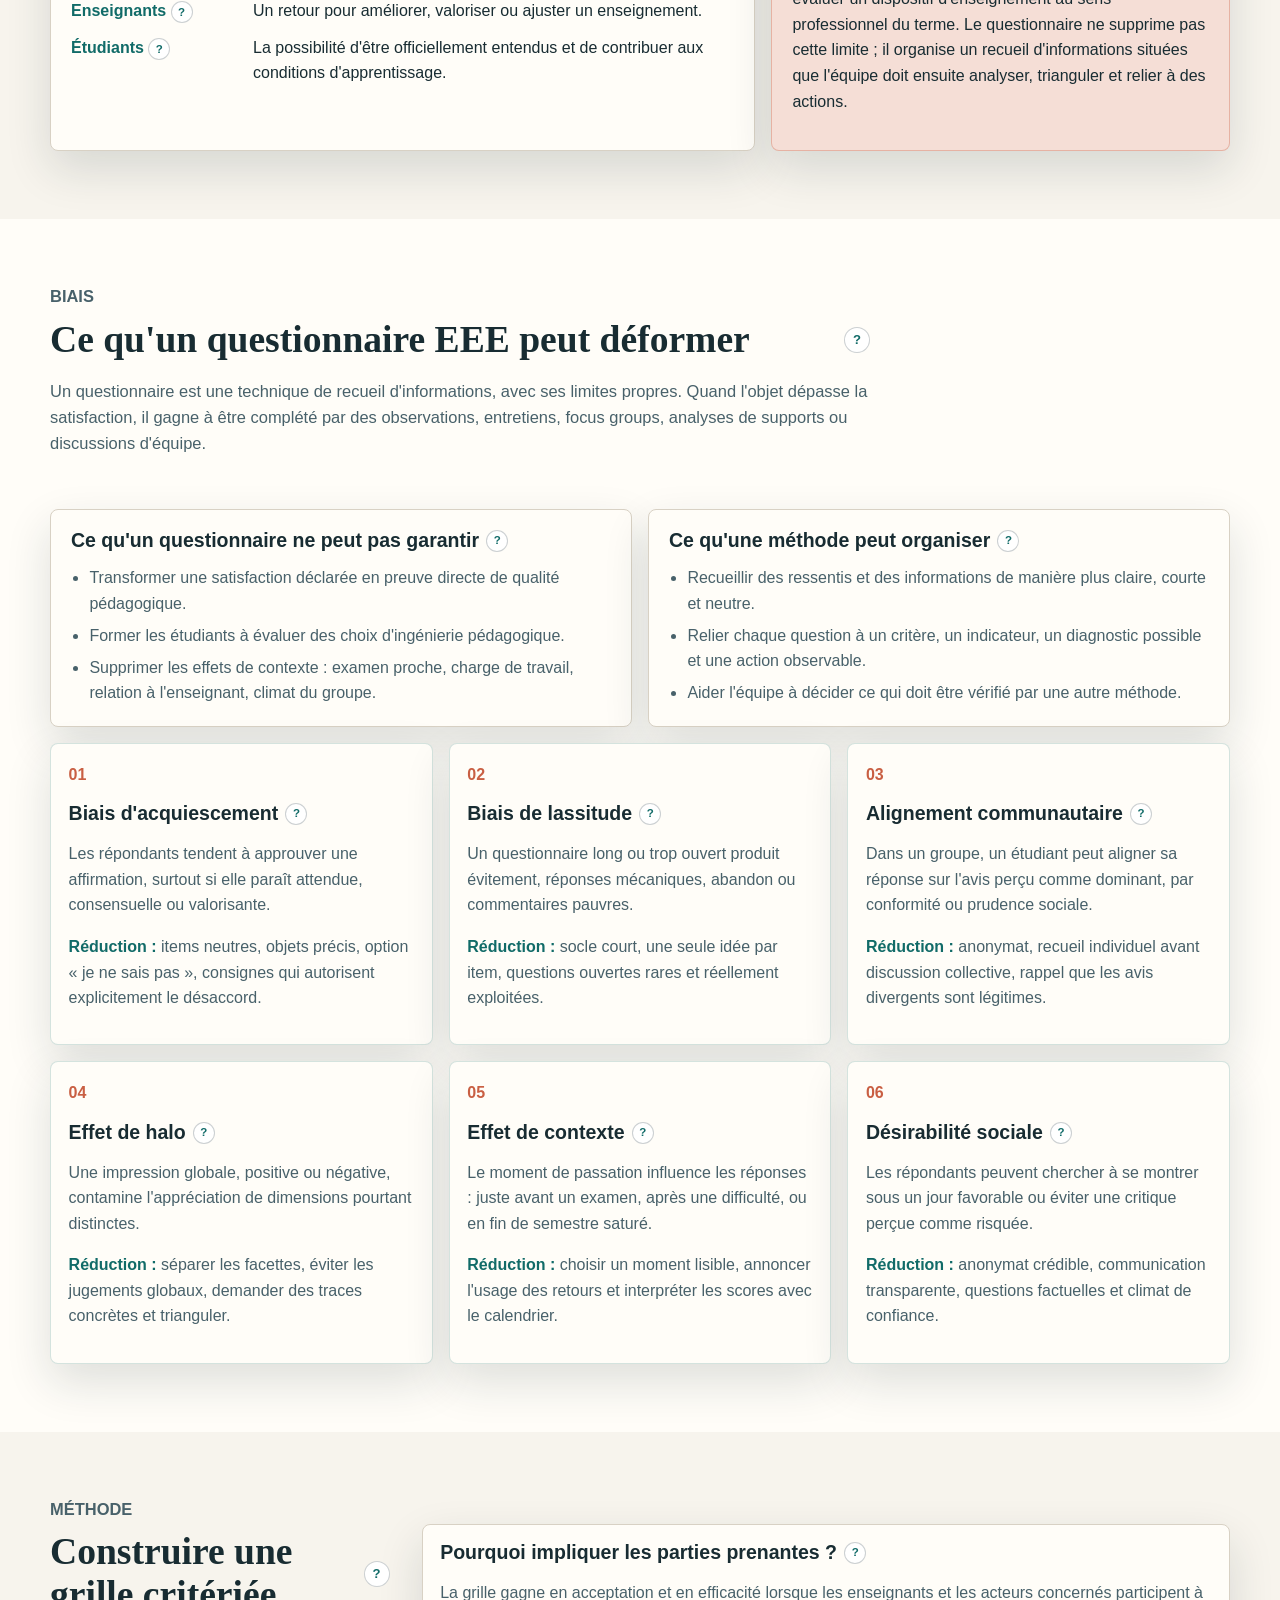
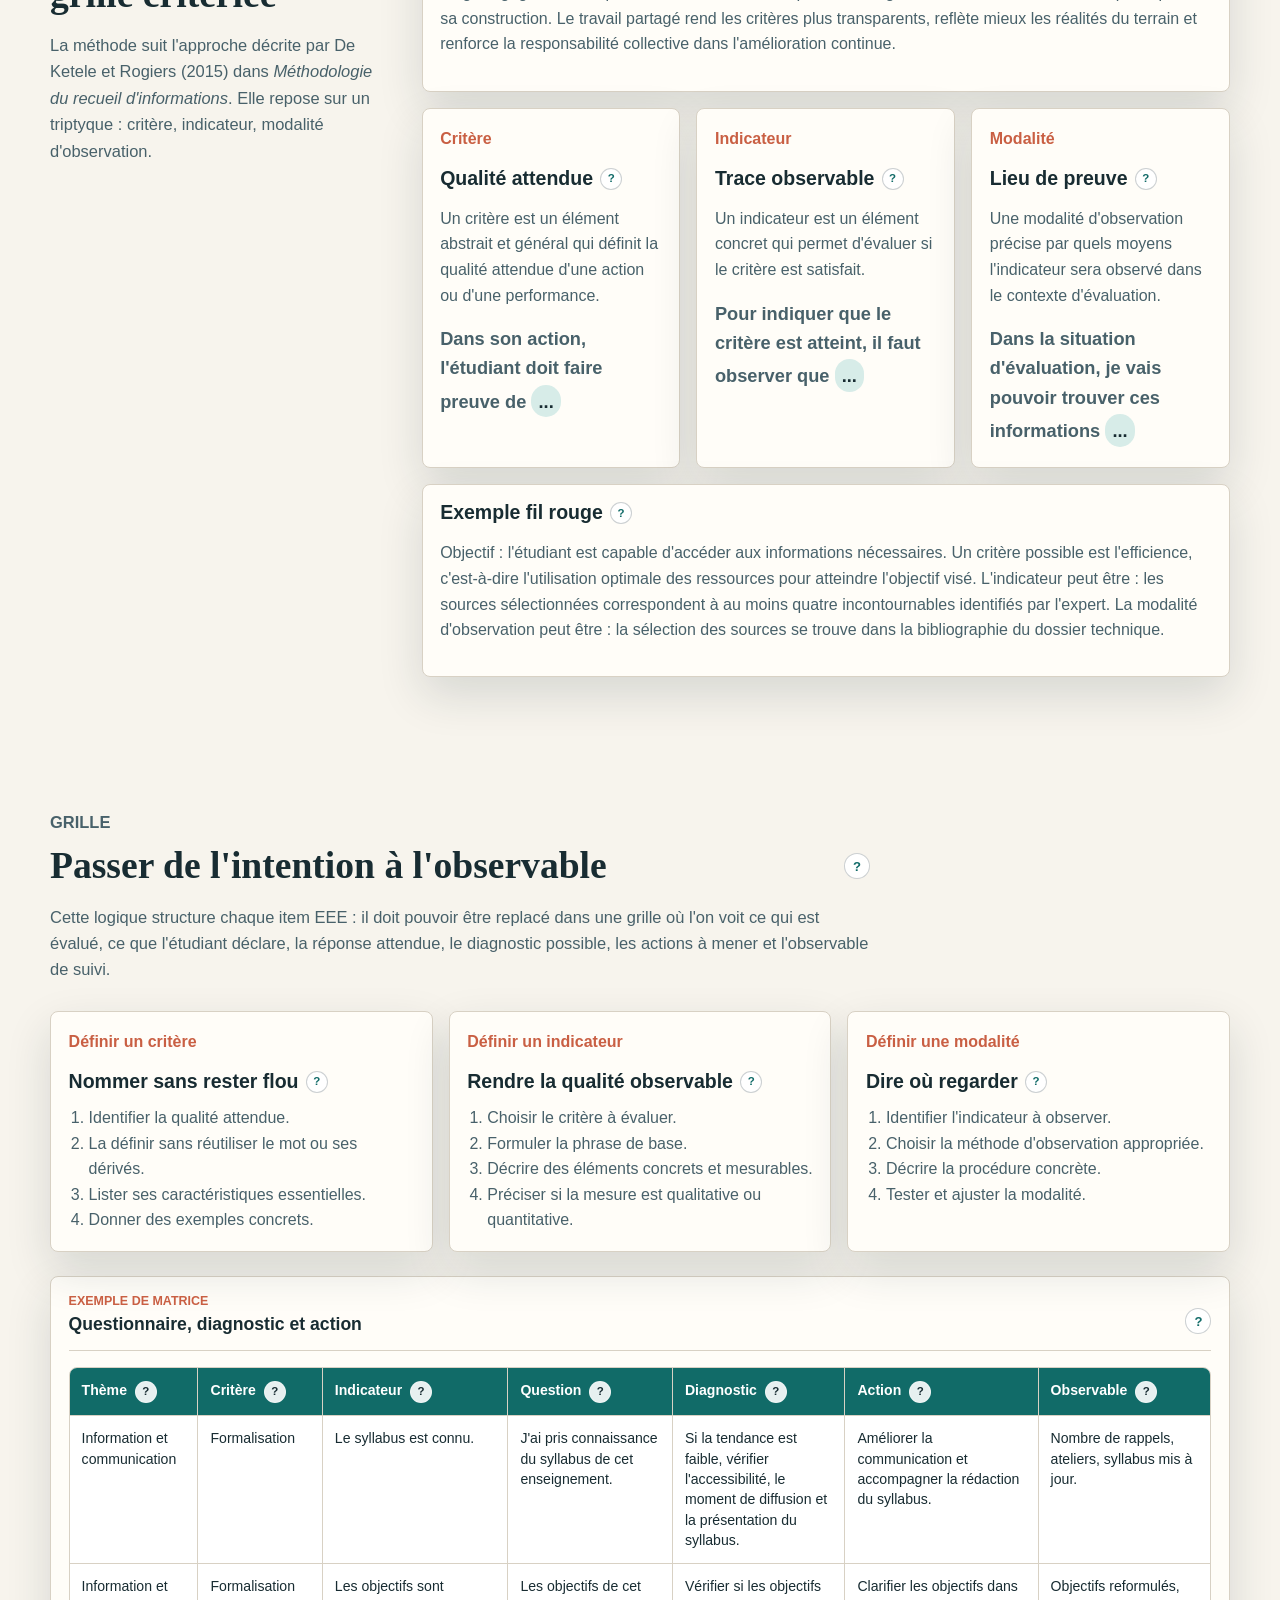
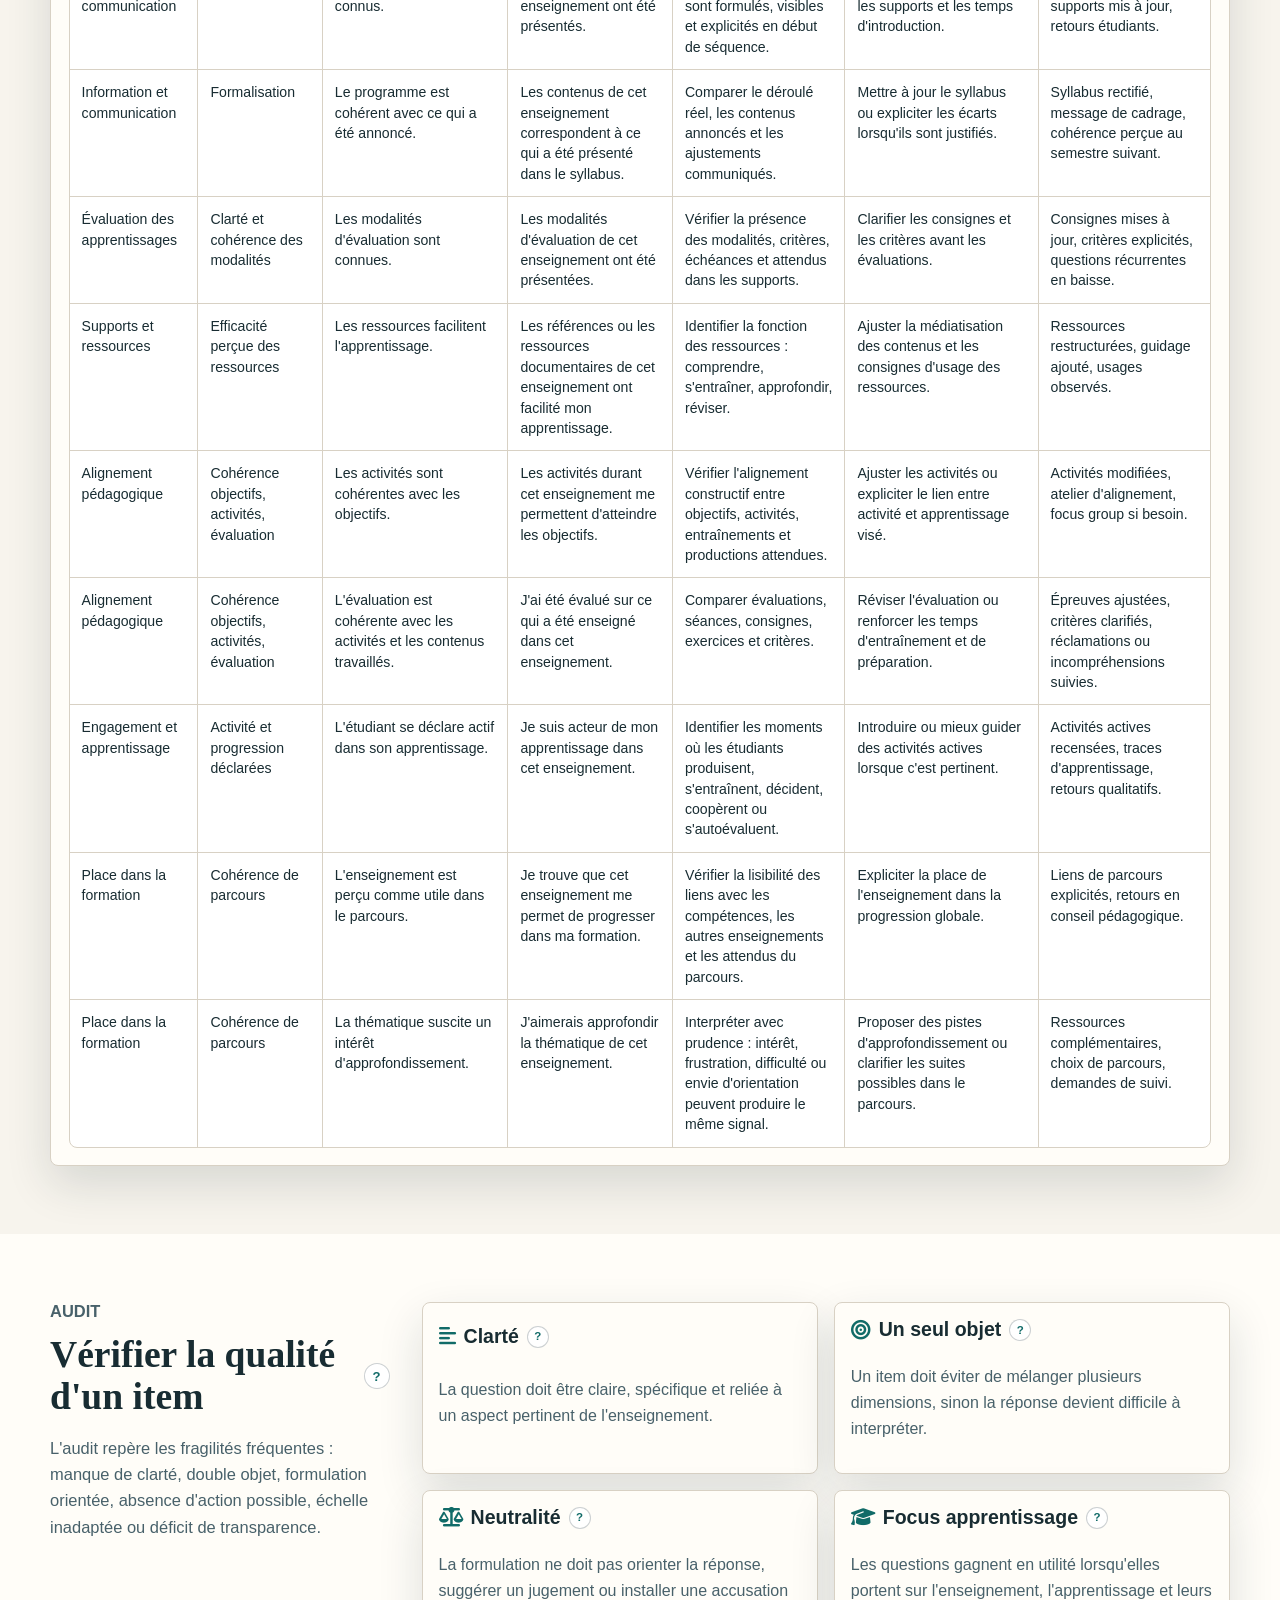
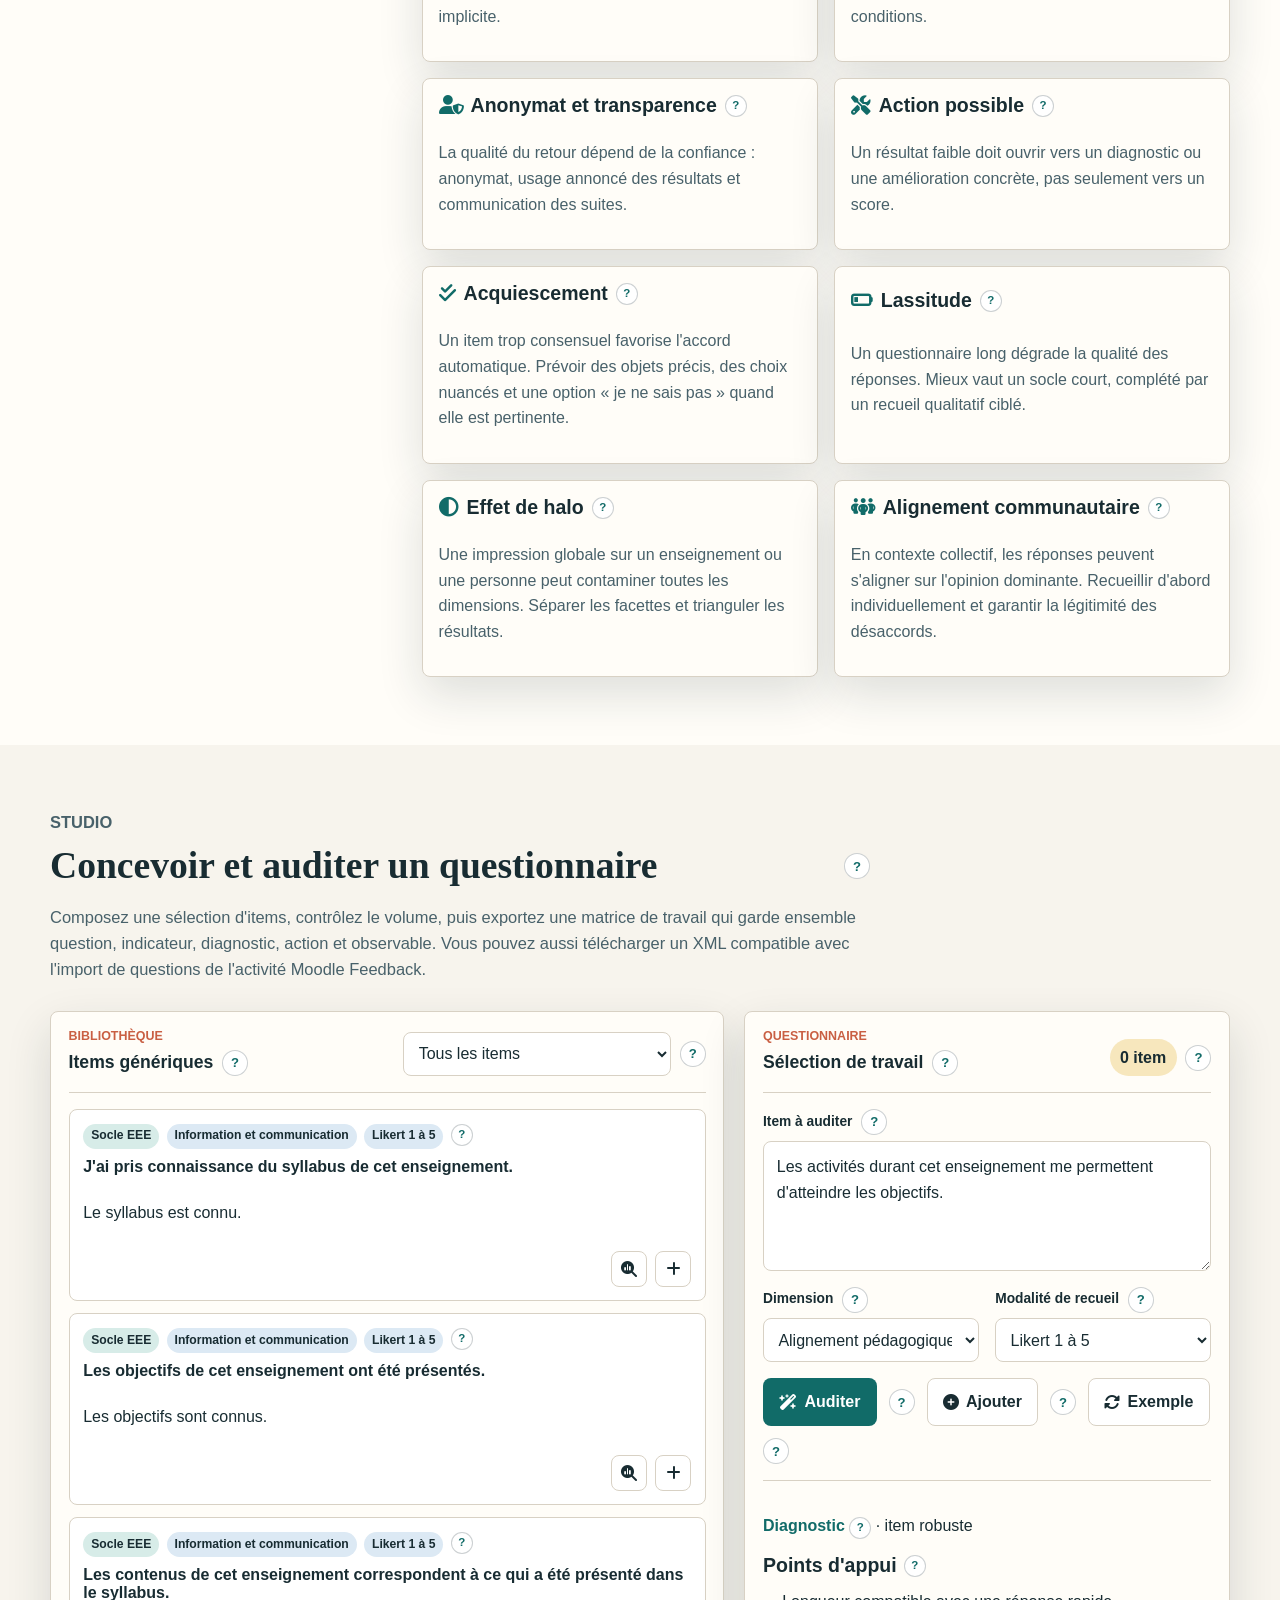
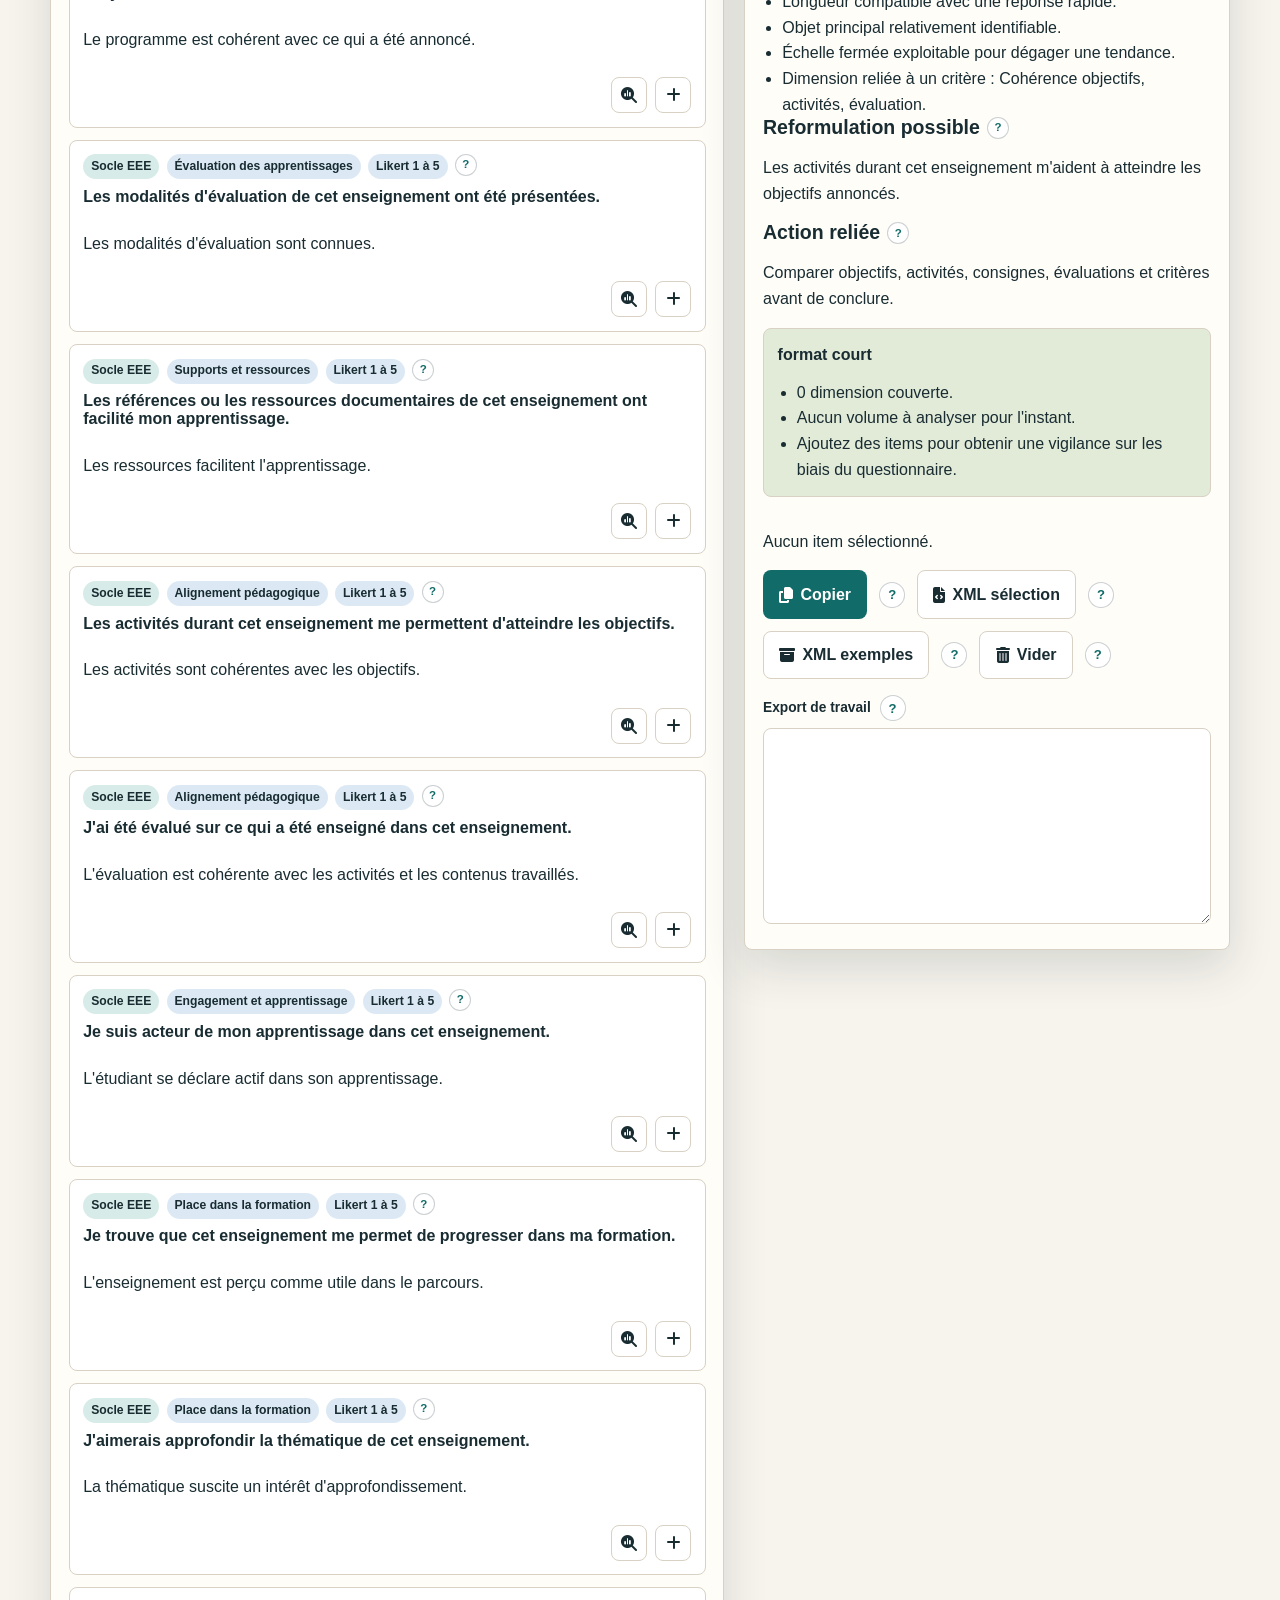
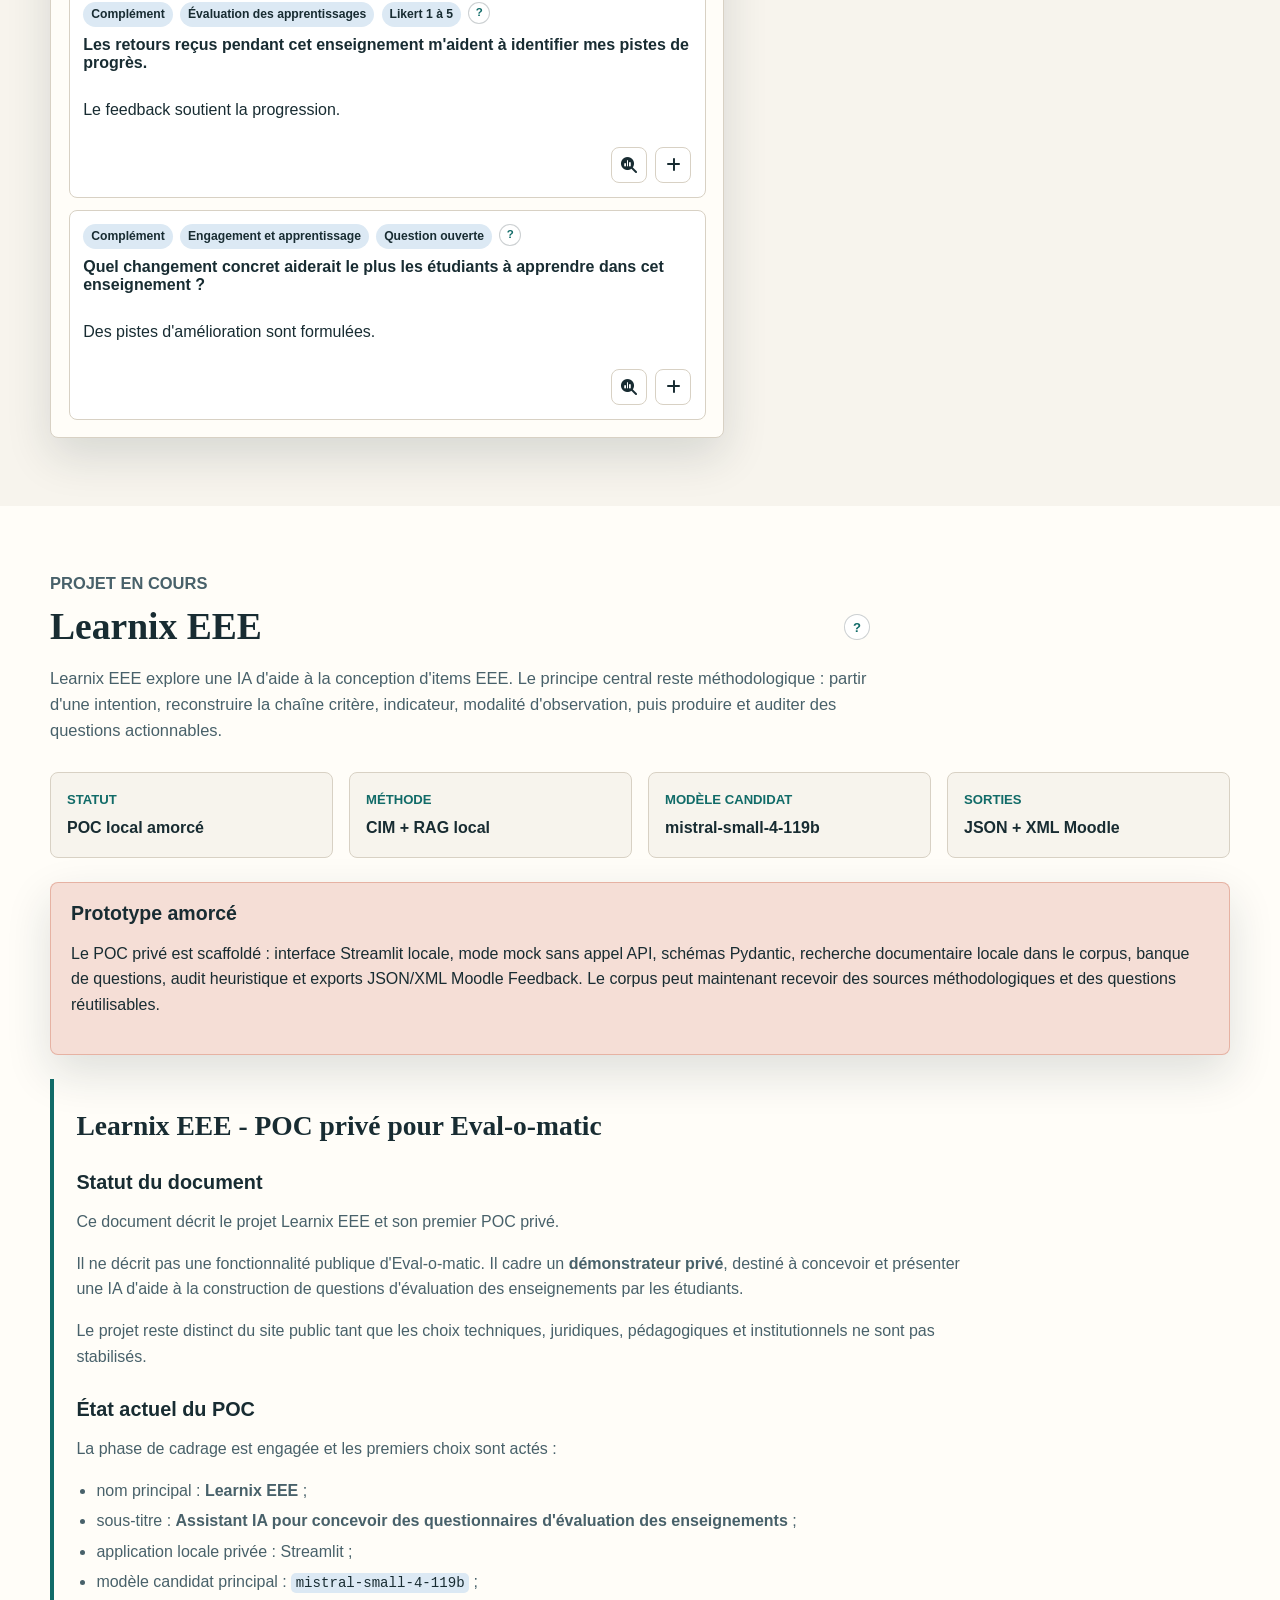
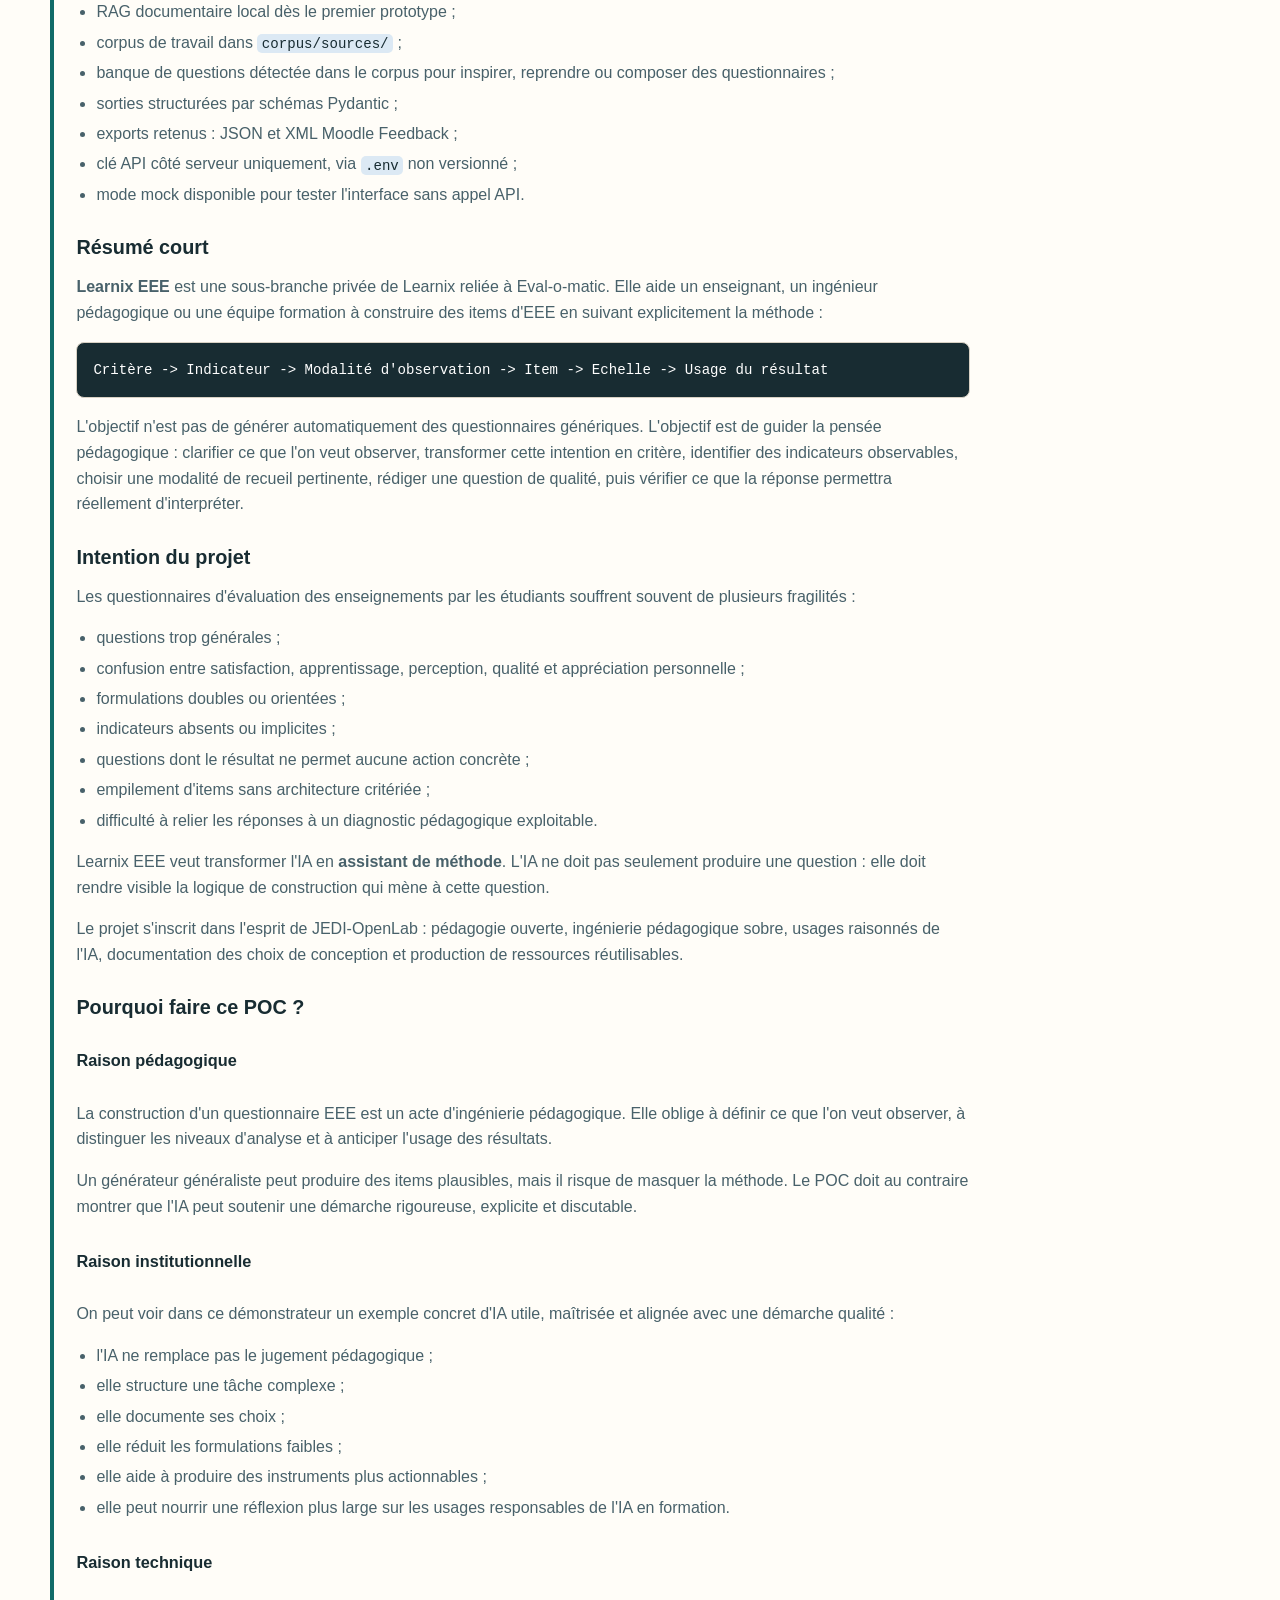
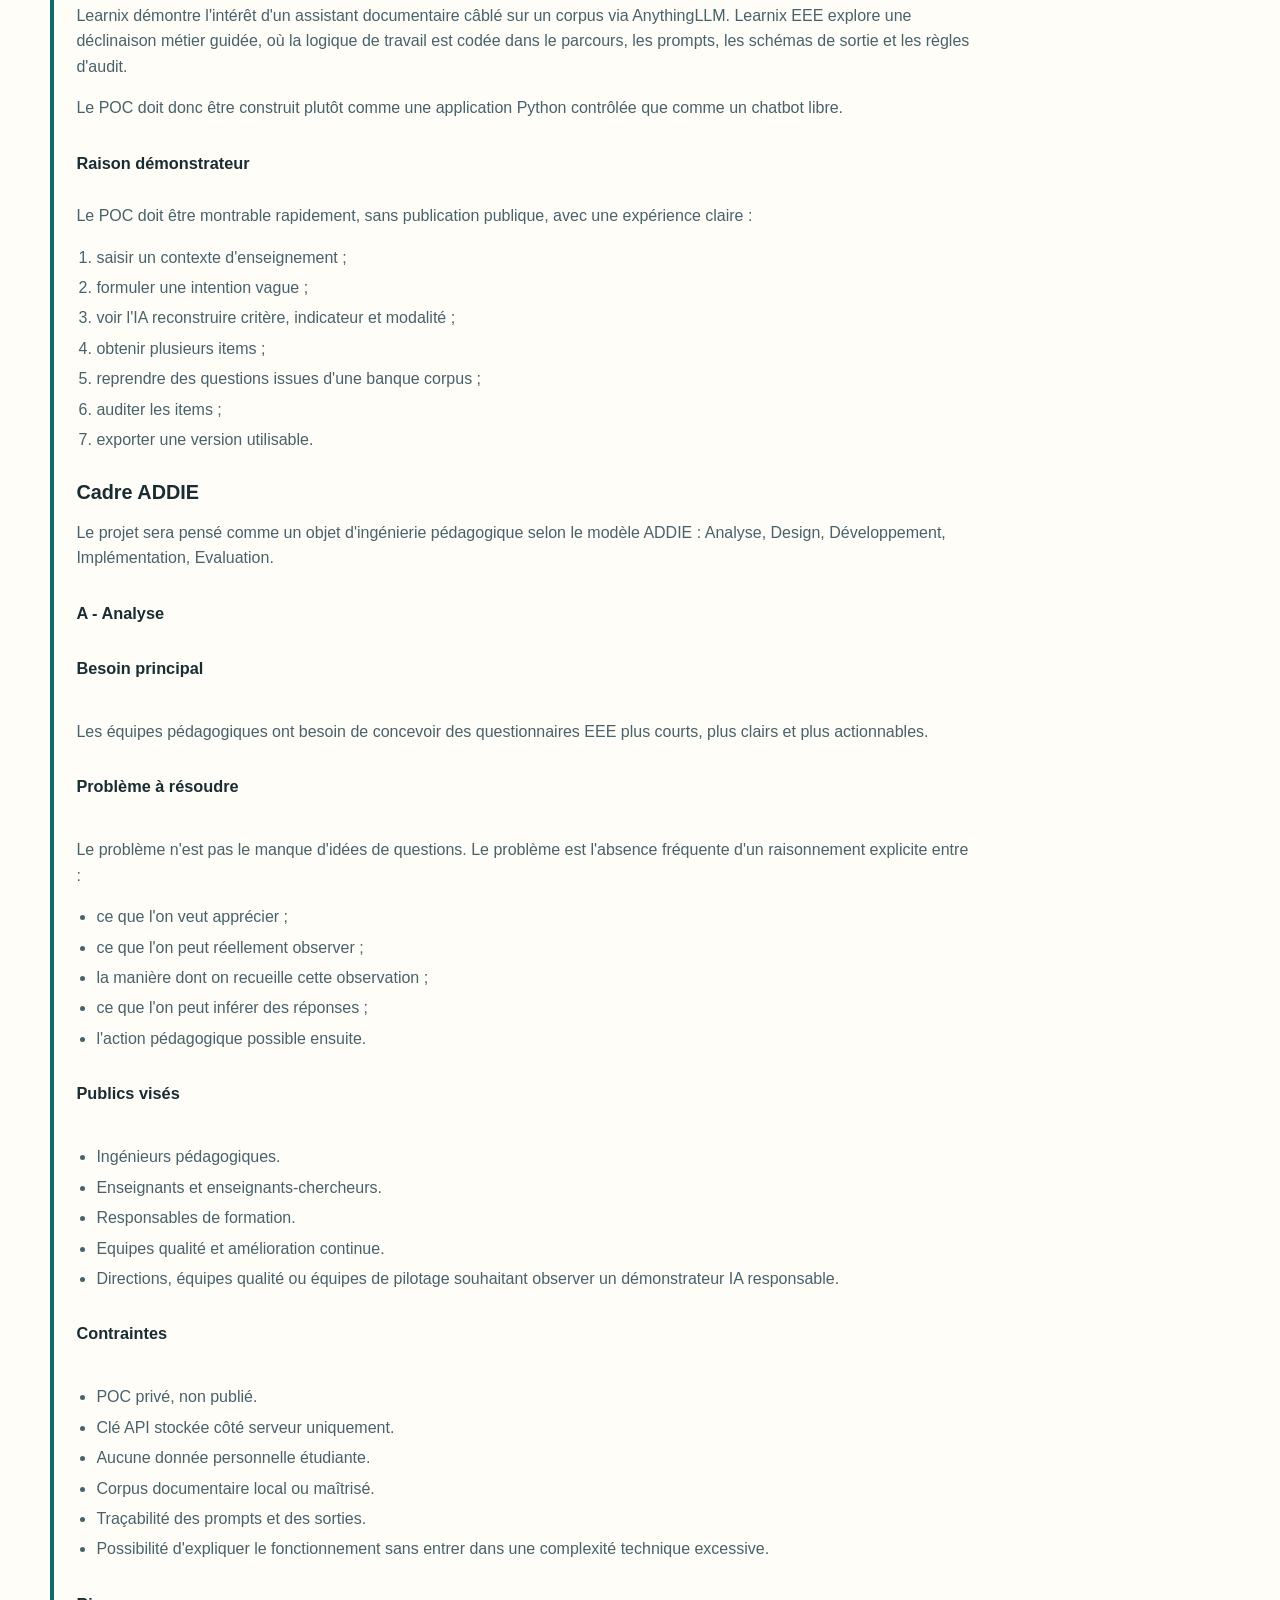
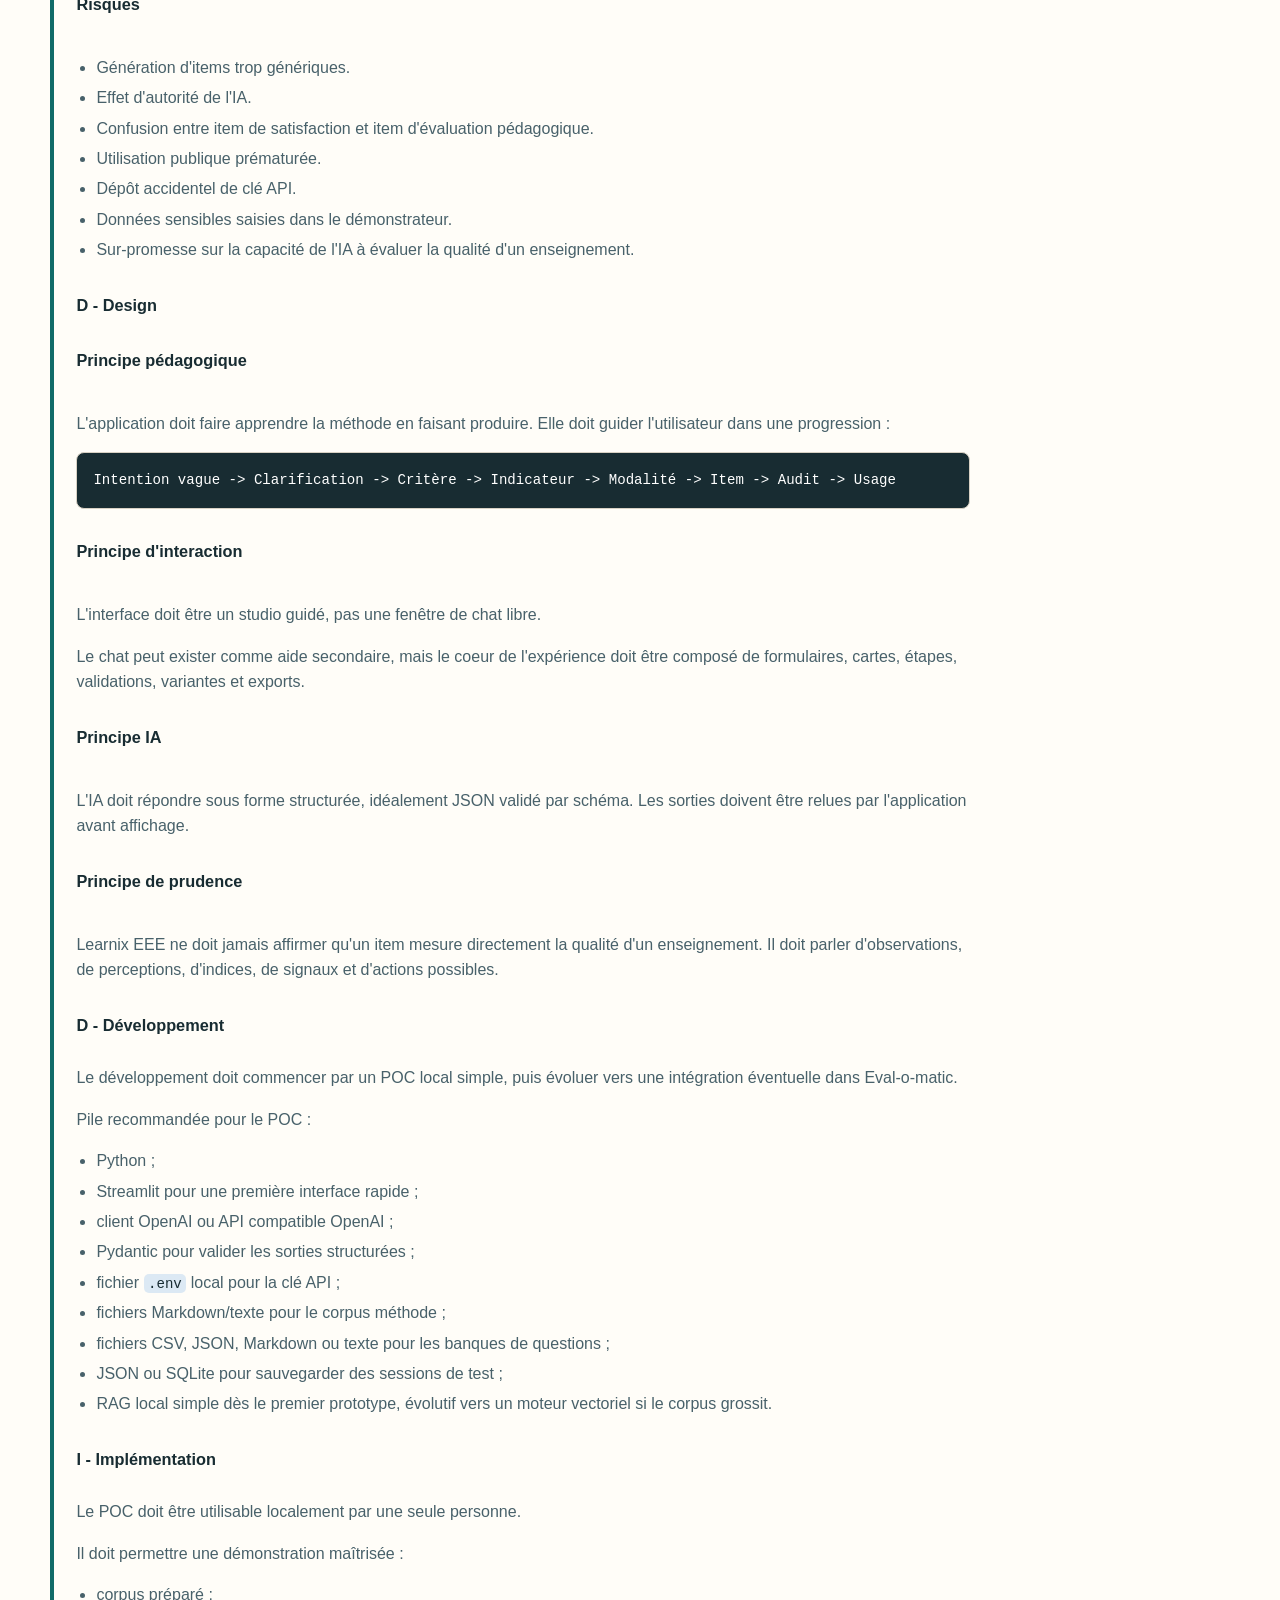
==== commit 86f16296: "Add files via upload" ====
--- a/site/index.html
+++ b/site/index.html
@@ -12,7 +12,7 @@
     <link rel="icon" type="image/png" sizes="32x32" href="https://jedi-openlab.github.io/jedi/PIX/favicon-32.png">
     <link rel="apple-touch-icon" href="https://jedi-openlab.github.io/jedi/PIX/favicon-180.png">
     <link rel="stylesheet" href="https://cdn.jsdelivr.net/npm/@fortawesome/fontawesome-free@6.5.2/css/all.min.css">
-    <link rel="stylesheet" href="assets/styles.css?v=2026-05-28.1">
+    <link rel="stylesheet" href="assets/styles.css?v=2026-05-30.1">
   </head>
   <body>
     <a class="skip-link" href="#contenu">Aller au contenu</a>
@@ -33,6 +33,7 @@
           <a href="#grille">Grille</a>
           <a href="#studio">Studio</a>
           <a href="#projet-en-cours">Projet en cours</a>
+          <a href="https://jedi-openlab.github.io/jedi/">JEDI-OpenLab</a>
         </nav>
       </div>
     </header>
@@ -1609,7 +1610,7 @@
     <footer class="footer-shell">
       <div class="shell footer-grid">
         <span class="footer-text"><i class="fa-solid fa-flask footer-icon" aria-hidden="true"></i><strong>JEDI-OpenLab</strong> · Pédagogie ouverte, conçue avec soin.</span>
-        <span class="footer-version">Version du site 2026-05-28.1</span>
+        <span class="footer-version">Version du site 2026-05-30.1</span>
       </div>
     </footer>
 
@@ -1622,6 +1623,6 @@
       </section>
     </div>
 
-    <script src="assets/app.js?v=2026-05-28.1"></script>
+    <script src="assets/app.js?v=2026-05-30.1"></script>
   </body>
 </html>
--- a/site/assets/styles.css
+++ b/site/assets/styles.css
@@ -1,8 +1,10 @@
 :root {
+  color-scheme: light;
   --ink: #182c32;
   --ink-soft: #48616a;
   --paper: #f7f4ed;
   --paper-strong: #fffdf8;
+  --surface: #fff;
   --line: #d8d1c4;
   --teal: #116b68;
   --teal-soft: #d7ece8;
@@ -14,6 +16,11 @@
   --amber-soft: #f7e7bd;
   --green: #587343;
   --green-soft: #e2ead8;
+  --header-bg: rgba(255, 253, 248, 0.94);
+  --hero-bg: linear-gradient(120deg, #182c32 0%, #1f5f62 56%, #315f8d 100%);
+  --modal-backdrop: rgba(24, 44, 50, 0.42);
+  --footer-bg: rgba(22, 48, 66, 0.96);
+  --white-contrast: #fff;
   --shadow: 0 18px 46px rgba(24, 44, 50, 0.14);
   --radius: 8px;
   --header-height: 76px;
@@ -25,6 +32,7 @@
 
 html {
   scroll-behavior: smooth;
+  scroll-padding-top: calc(var(--header-height) + 1.25rem);
 }
 
 body {
@@ -36,8 +44,12 @@
   overflow-x: hidden;
 }
 
+main > section {
+  scroll-margin-top: calc(var(--header-height) + 1.25rem);
+}
+
 body::selection {
-  color: #fff;
+  color: var(--white-contrast);
   background: var(--teal);
 }
 
@@ -64,7 +76,7 @@
   top: -5rem;
   z-index: 20;
   padding: 0.75rem 1rem;
-  color: #fff;
+  color: var(--white-contrast);
   background: var(--ink);
   border-radius: var(--radius);
 }
@@ -83,12 +95,13 @@
   position: sticky;
   top: 0;
   z-index: 10;
-  background: rgba(255, 253, 248, 0.94);
+  background: var(--header-bg);
   border-bottom: 1px solid var(--line);
   backdrop-filter: blur(16px);
 }
 
 .header-grid {
+  min-width: 0;
   min-height: var(--header-height);
   display: flex;
   align-items: center;
@@ -118,6 +131,10 @@
   display: block;
 }
 
+.brand span {
+  min-width: 0;
+}
+
 .brand strong {
   font-size: 1rem;
 }
@@ -128,6 +145,8 @@
 }
 
 .top-nav {
+  min-width: 0;
+  max-width: 100%;
   display: flex;
   align-items: center;
   gap: 0.35rem;
@@ -135,7 +154,7 @@
   padding: 0.35rem;
   border: 1px solid var(--line);
   border-radius: var(--radius);
-  background: #fff;
+  background: var(--surface);
 }
 
 .top-nav a {
@@ -150,7 +169,7 @@
 
 .top-nav a:hover,
 .top-nav a:focus {
-  color: #fff;
+  color: var(--white-contrast);
   background: var(--teal);
 }
 
@@ -159,8 +178,8 @@
   display: grid;
   align-items: center;
   padding: 3rem 0 3.5rem;
-  color: #fff;
-  background: linear-gradient(120deg, #182c32 0%, #1f5f62 56%, #315f8d 100%);
+  color: var(--white-contrast);
+  background: var(--hero-bg);
 }
 
 .workbench-grid {
@@ -243,7 +262,7 @@
   padding: 0.7rem;
   border: 1px solid rgba(255, 255, 255, 0.2);
   border-radius: var(--radius);
-  color: #fff;
+  color: var(--white-contrast);
   background: rgba(255, 255, 255, 0.12);
   text-align: center;
   font-weight: 800;
@@ -354,7 +373,7 @@
   border: 1px solid rgba(24, 44, 50, 0.22);
   border-radius: 50%;
   color: var(--teal);
-  background: #fff;
+  background: var(--surface);
   cursor: pointer;
   font-size: 0.82rem;
   font-weight: 900;
@@ -382,7 +401,7 @@
 
 .help-button:hover,
 .help-button[aria-expanded="true"] {
-  color: #fff;
+  color: var(--white-contrast);
   border-color: var(--teal);
   background: var(--teal);
 }
@@ -428,7 +447,7 @@
   border: 1px solid var(--line);
   border-radius: var(--radius);
   color: var(--ink);
-  background: #fff;
+  background: var(--surface);
 }
 
 textarea {
@@ -470,7 +489,7 @@
 }
 
 .button.primary {
-  color: #fff;
+  color: var(--white-contrast);
   background: var(--teal);
 }
 
@@ -481,7 +500,7 @@
 .button.ghost {
   color: var(--ink);
   border-color: var(--line);
-  background: #fff;
+  background: var(--surface);
 }
 
 .button.ghost:hover {
@@ -526,7 +545,7 @@
 }
 
 .section-band.ink {
-  color: #fff;
+  color: var(--white-contrast);
   background: var(--ink);
 }
 
@@ -702,7 +721,7 @@
   overflow-x: auto;
   border: 1px solid var(--line);
   border-radius: var(--radius);
-  background: #fff;
+  background: var(--surface);
 }
 
 .matrix-table {
@@ -731,7 +750,7 @@
 }
 
 .matrix-table th {
-  color: #fff;
+  color: var(--white-contrast);
   background: var(--teal);
   text-align: left;
 }
@@ -816,7 +835,7 @@
   border: 1px solid var(--line);
   border-radius: var(--radius);
   padding: 0.85rem;
-  background: #fff;
+  background: var(--surface);
 }
 
 .item-card h4,
@@ -862,12 +881,12 @@
   border: 1px solid var(--line);
   border-radius: var(--radius);
   color: var(--ink);
-  background: #fff;
+  background: var(--surface);
   cursor: pointer;
 }
 
 .icon-button:hover {
-  color: #fff;
+  color: var(--white-contrast);
   border-color: var(--teal);
   background: var(--teal);
 }
@@ -940,7 +959,7 @@
   border: 1px solid var(--line);
   border-radius: var(--radius);
   padding: 1rem;
-  color: #fff;
+  color: var(--white-contrast);
   background: var(--ink);
 }
 
@@ -968,15 +987,17 @@
   display: grid;
   place-items: center;
   padding: 1rem;
-  background: rgba(24, 44, 50, 0.42);
+  background: var(--modal-backdrop);
 }
 
 .context-help-box {
   position: relative;
   width: min(560px, 100%);
+  max-height: min(72vh, 720px);
+  overflow-y: auto;
   border: 1px solid var(--line);
   border-radius: var(--radius);
-  padding: 1.5rem;
+  padding: 1.5rem 3.25rem 1.5rem 1.5rem;
   color: var(--ink);
   background: var(--paper-strong);
   box-shadow: var(--shadow);
@@ -991,14 +1012,14 @@
   border: 1px solid var(--line);
   border-radius: 50%;
   color: var(--ink);
-  background: #fff;
+  background: var(--surface);
   cursor: pointer;
   font-size: 1.35rem;
   line-height: 1;
 }
 
 .context-help-close:hover {
-  color: #fff;
+  color: var(--white-contrast);
   border-color: var(--coral);
   background: var(--coral);
 }
@@ -1006,7 +1027,7 @@
 .footer-shell {
   padding: 1.5rem 0;
   color: rgba(255, 255, 255, 0.92);
-  background: rgba(22, 48, 66, 0.96);
+  background: var(--footer-bg);
   border-top: 1px solid rgba(255, 255, 255, 0.08);
   backdrop-filter: blur(10px);
   box-shadow: inset 0 1px 0 rgba(255, 255, 255, 0.08);
@@ -1040,7 +1061,7 @@
 
 .footer-shell strong,
 .footer-shell a {
-  color: #fff;
+  color: var(--white-contrast);
 }
 
 @media (max-width: 1000px) {
@@ -1086,13 +1107,20 @@
 
   .top-nav {
     width: 100%;
-    flex-wrap: wrap;
-    overflow-x: visible;
+    max-width: 100%;
+    display: flex;
+    flex-wrap: nowrap;
+    overflow-x: auto;
+    scrollbar-gutter: stable;
+    -webkit-overflow-scrolling: touch;
   }
 
   .top-nav a {
-    flex: 1 1 96px;
+    flex: 0 0 auto;
+    min-width: 0;
+    padding: 0.52rem 0.75rem;
     text-align: center;
+    white-space: nowrap;
   }
 
   .workbench {
@@ -1147,3 +1175,70 @@
     padding-left: 0;
   }
 }
+
+@media (prefers-color-scheme: dark) {
+  :root {
+    color-scheme: dark;
+    --ink: #eef6f3;
+    --ink-soft: #b7c8c4;
+    --paper: #101b1f;
+    --paper-strong: #162429;
+    --surface: #192b31;
+    --line: #31484f;
+    --teal: #63d1c8;
+    --teal-soft: #173d3f;
+    --blue: #8dbbea;
+    --blue-soft: #1f3850;
+    --coral: #f09a7d;
+    --coral-soft: #442620;
+    --amber: #f3c763;
+    --amber-soft: #f2d68b;
+    --green: #aacd82;
+    --green-soft: #24361f;
+    --header-bg: rgba(16, 27, 31, 0.94);
+    --hero-bg: linear-gradient(120deg, #0f2024 0%, #154448 56%, #1c4567 100%);
+    --modal-backdrop: rgba(2, 8, 10, 0.68);
+    --footer-bg: rgba(9, 19, 25, 0.98);
+    --shadow: 0 18px 46px rgba(0, 0, 0, 0.34);
+  }
+
+  .brand img {
+    border-color: var(--line);
+  }
+
+  .top-nav,
+  .help-button,
+  textarea,
+  select,
+  .button.ghost,
+  .matrix-table-wrap,
+  .item-card,
+  .selected-item,
+  .icon-button,
+  .context-help-close {
+    background: var(--surface);
+  }
+
+  .workbench .help-button,
+  .section-band.ink .help-button,
+  .proof-strip .help-button.mini,
+  .matrix-table .help-button.mini {
+    color: var(--ink);
+    border-color: var(--line);
+    background: rgba(238, 246, 243, 0.88);
+  }
+
+  .proof-strip span {
+    border-color: rgba(238, 246, 243, 0.22);
+    background: rgba(238, 246, 243, 0.1);
+  }
+
+  .section-heading.light p {
+    color: rgba(238, 246, 243, 0.78);
+  }
+
+  .project-update code {
+    color: var(--ink);
+    background: rgba(238, 246, 243, 0.12);
+  }
+}
